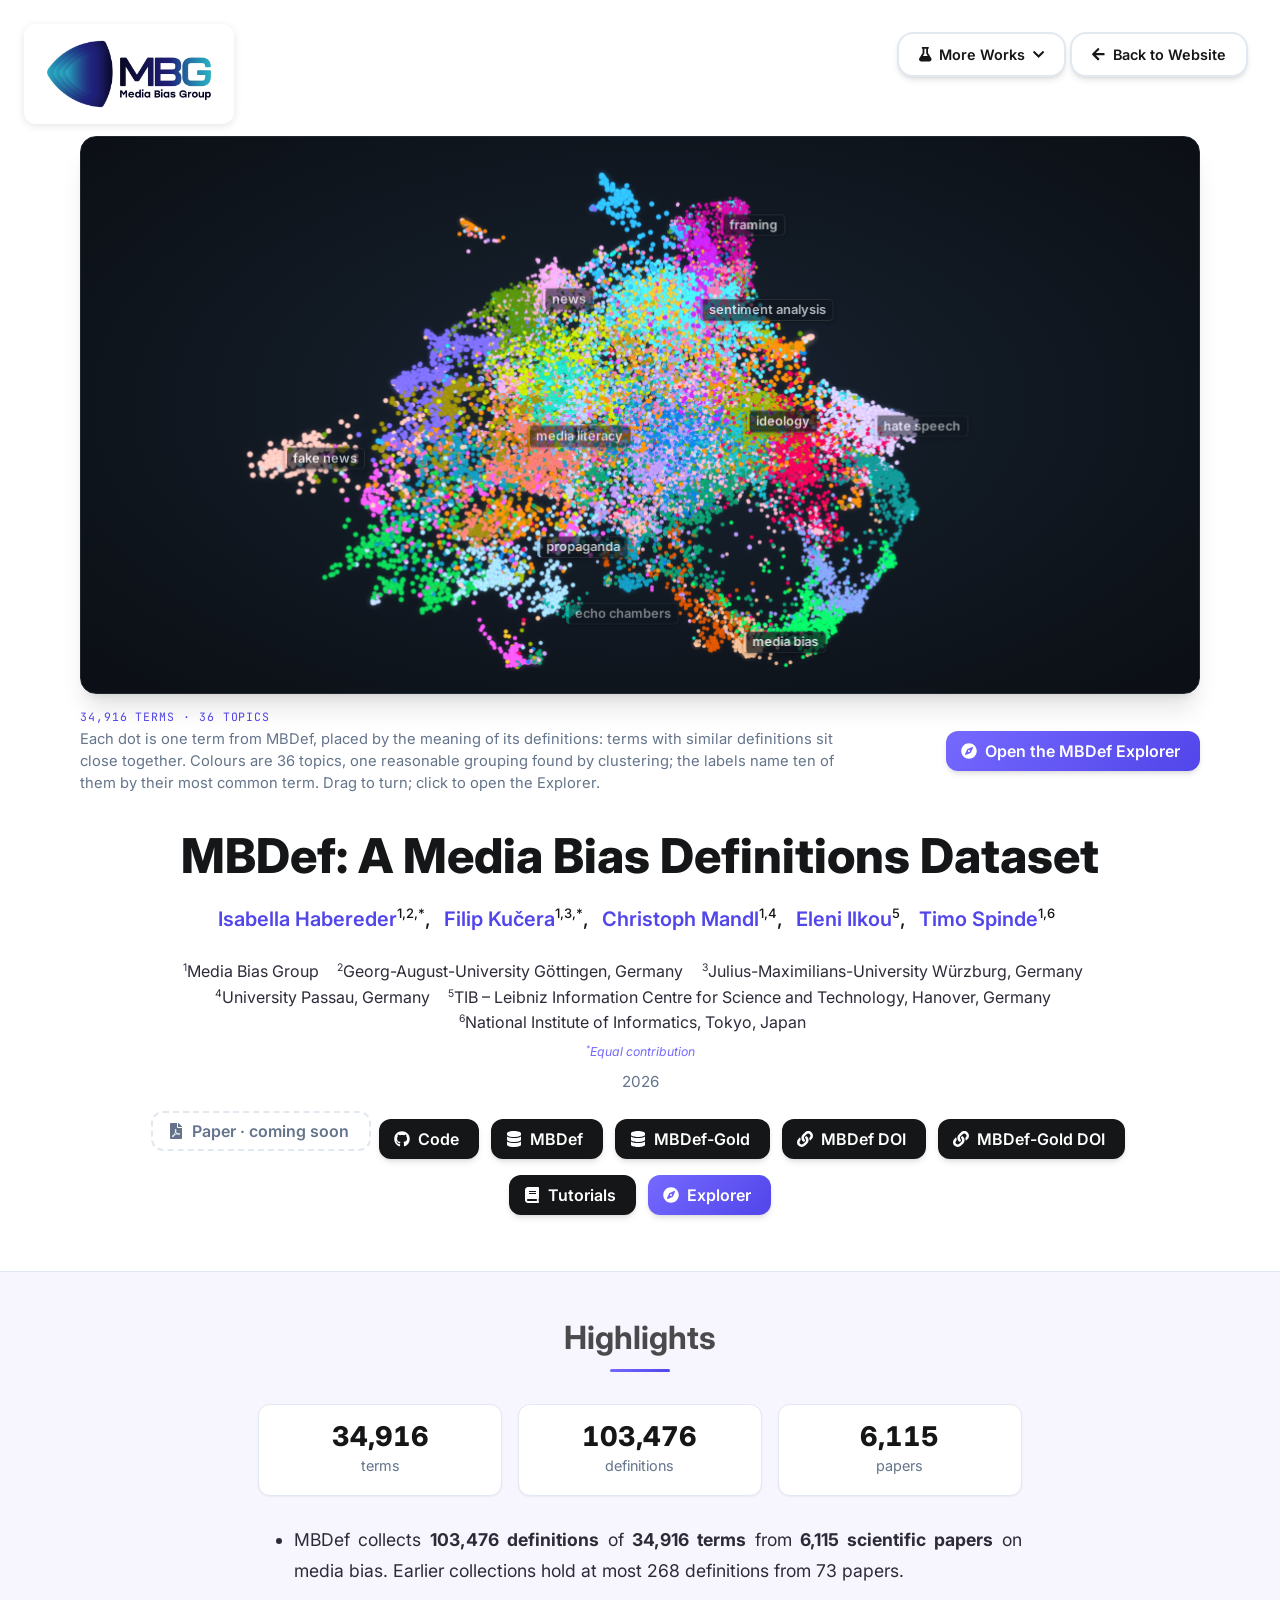
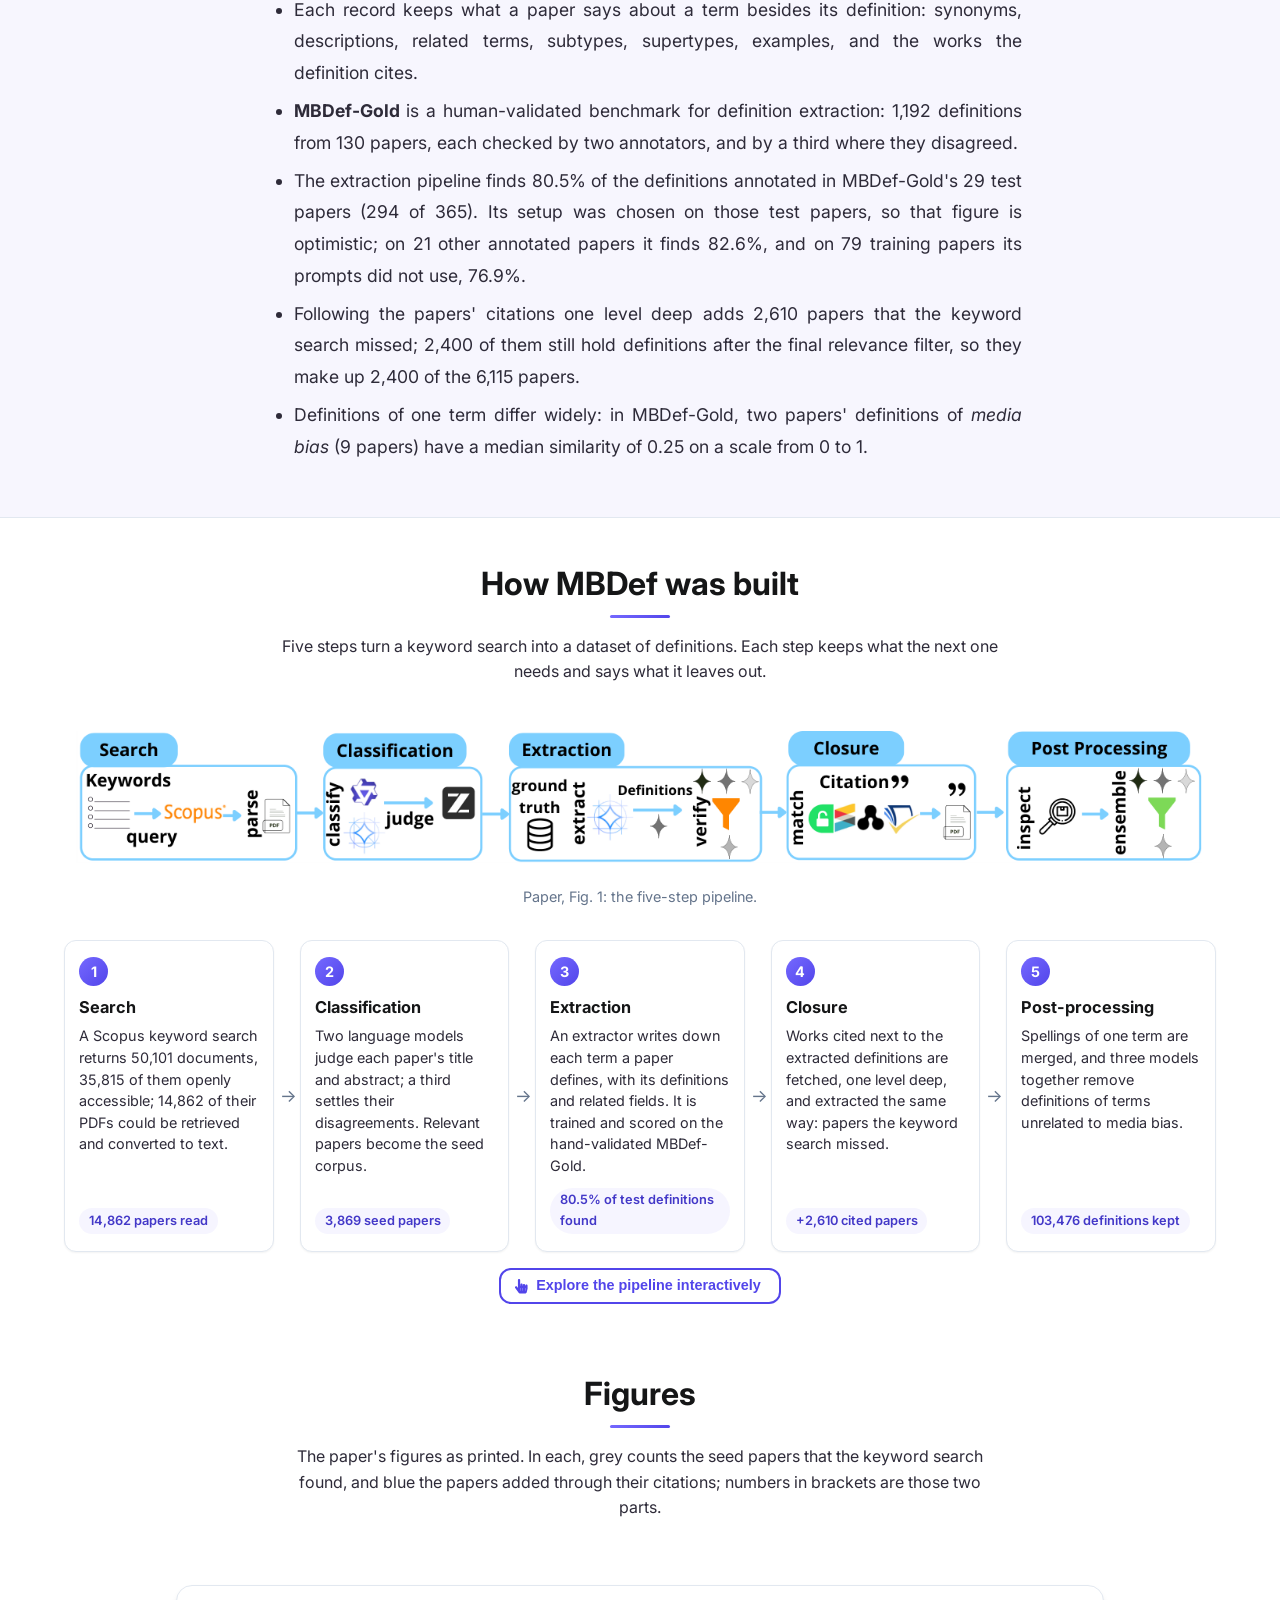
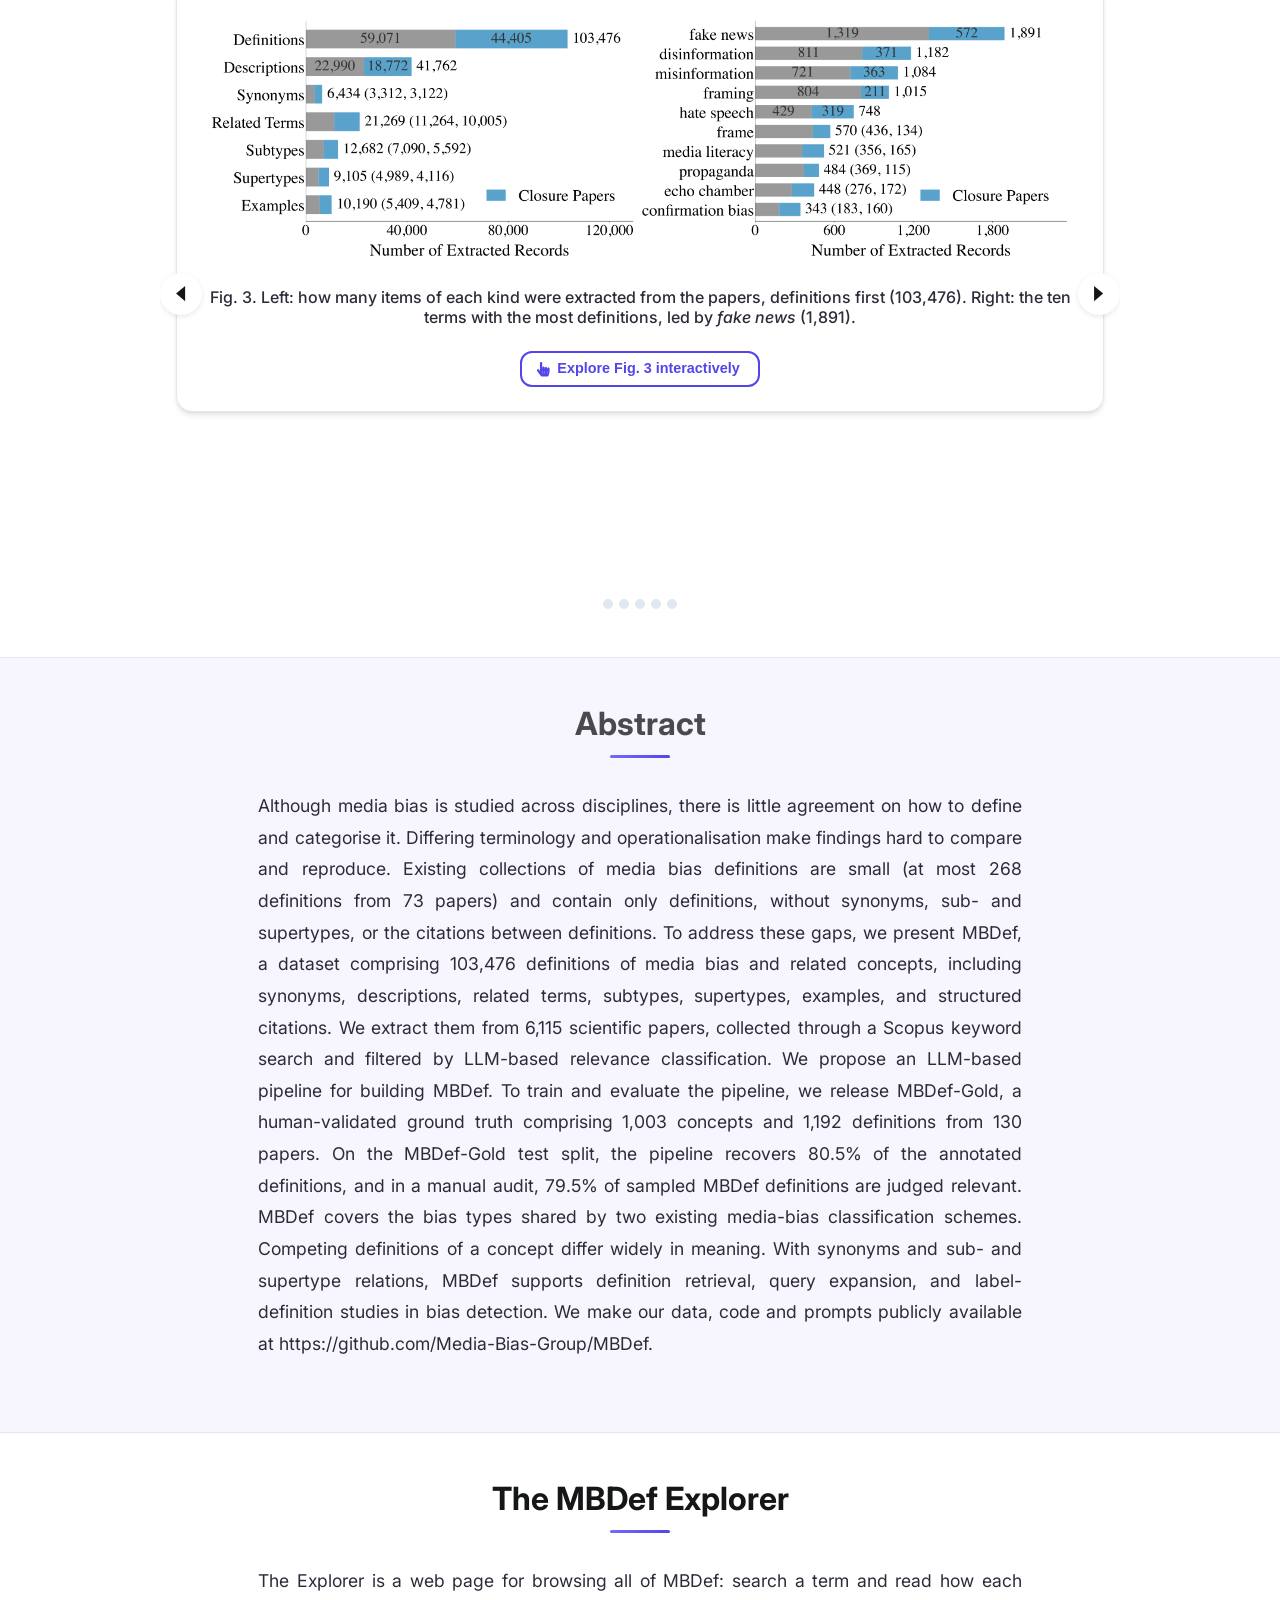
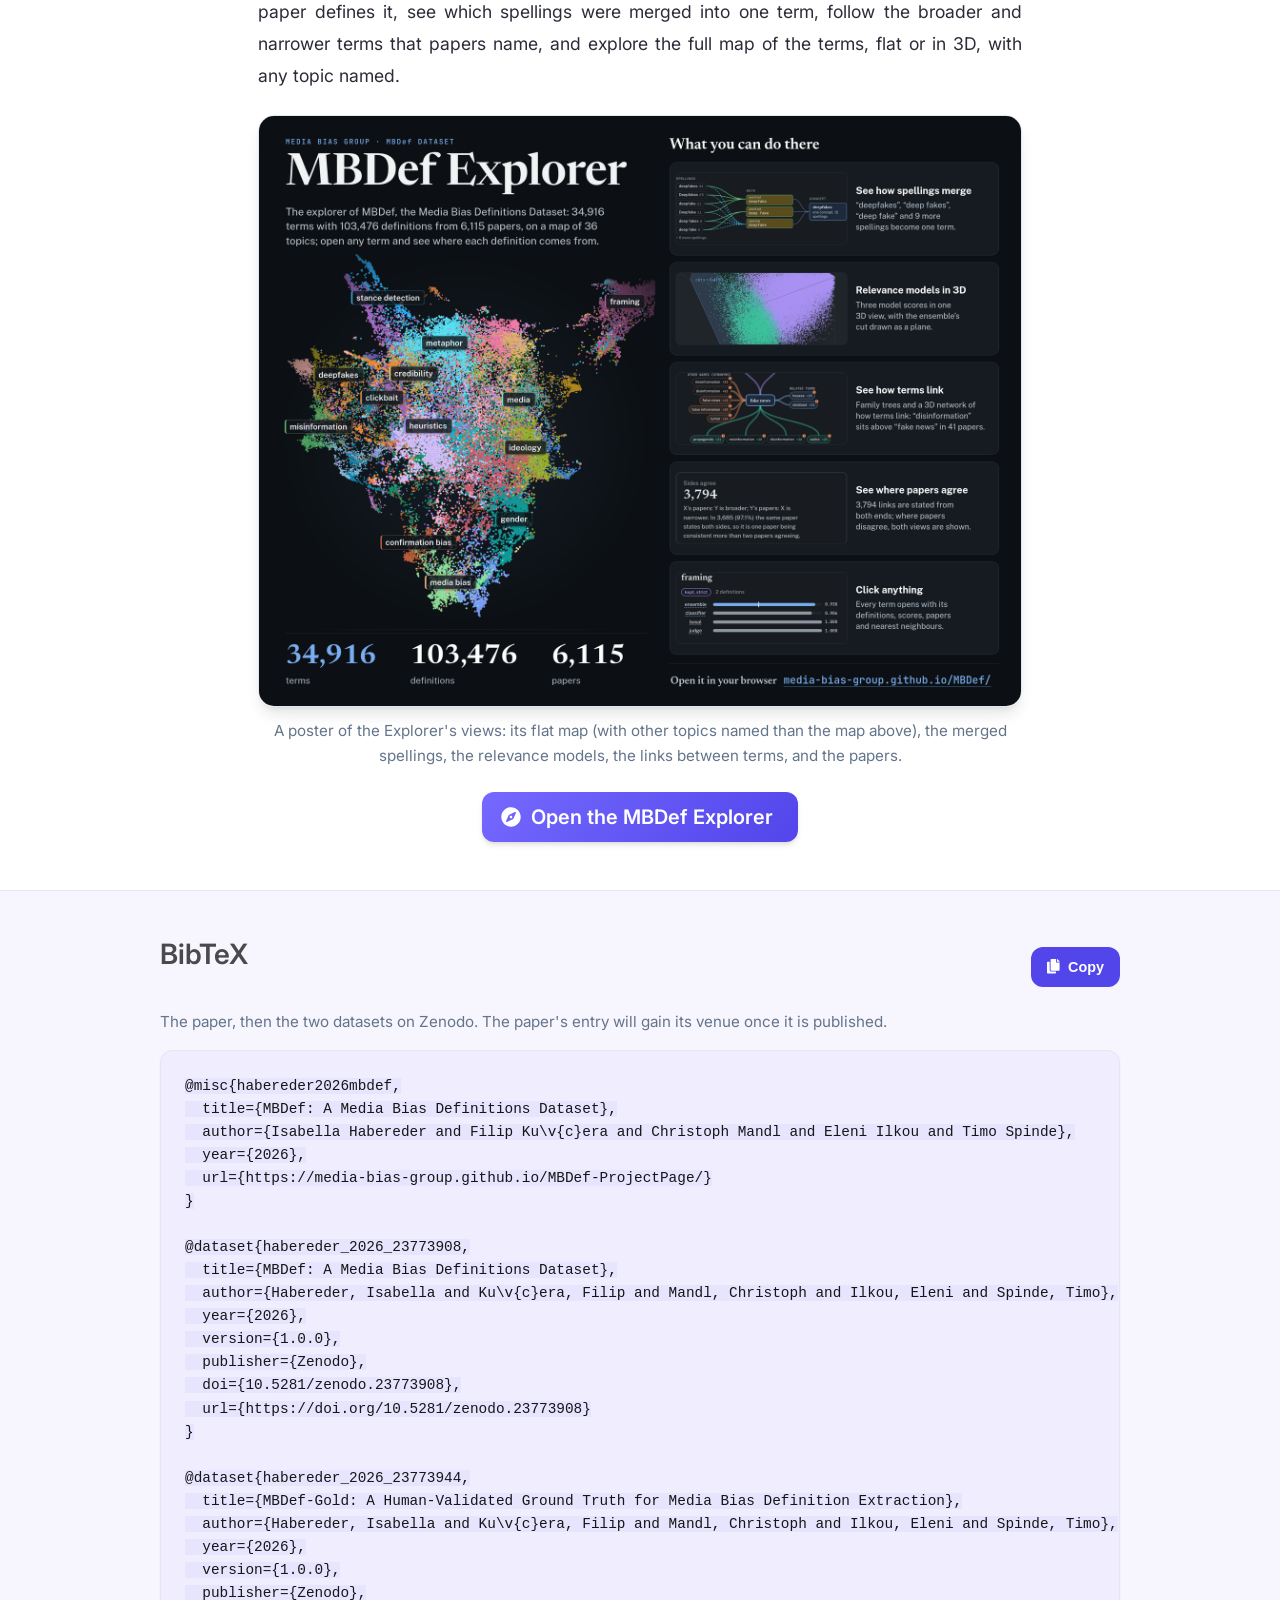
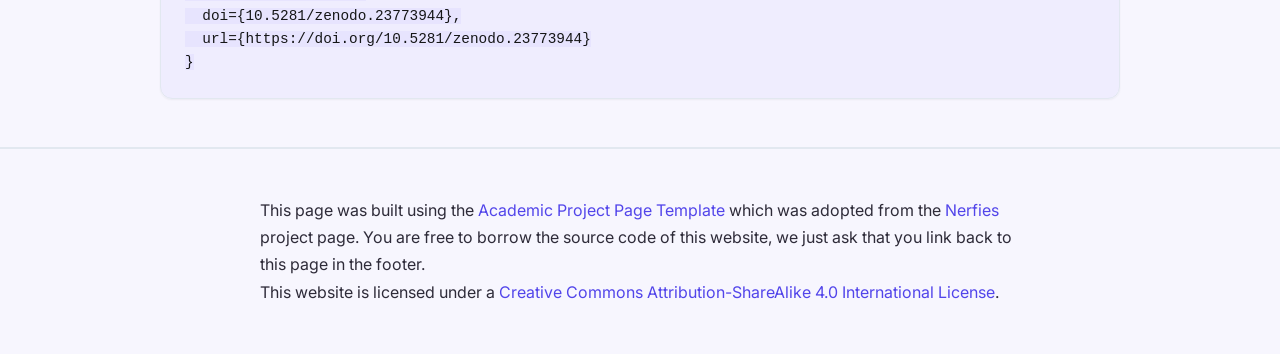
==== index.html @ 7621e000 "The MBDef paper's project page The group's project-page template (as on the Plausibility Machines pa" ====
<!DOCTYPE html>
<html lang="en">
<head>
  <meta charset="utf-8">
  <meta name="viewport" content="width=device-width, initial-scale=1">
  <title>MBDef: A Media Bias Definitions Dataset</title>

  <!-- Google tag (gtag.js), as on the group's other project pages -->
  <meta name="ga-project-slug" content="MBDef-ProjectPage">
  <script async src="https://www.googletagmanager.com/gtag/js?id=G-9FQN107WVK"></script>
  <script>
    window.dataLayer = window.dataLayer || [];
    function gtag(){dataLayer.push(arguments);}
    gtag('js', new Date());
    const host = window.location.hostname;
    const pathParts = window.location.pathname.split('/').filter(Boolean);
    const projectSlug = document.querySelector('meta[name="ga-project-slug"]')?.content || pathParts[0] || host;
    gtag('config', 'G-9FQN107WVK', {page_location: window.location.href, page_title: document.title, project_slug: projectSlug});
  </script>

  <!-- Edit project metadata here. The small script below fills repeated fields (the group template's PROJECT object). -->
  <script>
    const PROJECT = {
      title: "MBDef: A Media Bias Definitions Dataset",
      siteName: "Media Bias Group",
      siteUrl: "https://media-bias-group.github.io/MBDef-ProjectPage/",
      explorerUrl: "https://media-bias-group.github.io/MBDef/#overview",
      // TODO when the paper is out: status, venue, pdfUrl and the paper's BibTeX entry
      status: "",
      venue: "",
      year: "2026",
      datePublished: "2026-10-29",
      previewImage: "static/images/social_preview.png",
      pdfUrl: "",
      bibtex: `@misc{habereder2026mbdef,
  title={MBDef: A Media Bias Definitions Dataset},
  author={Isabella Habereder and Filip Ku\\v{c}era and Christoph Mandl and Eleni Ilkou and Timo Spinde},
  year={2026},
  url={https://media-bias-group.github.io/MBDef-ProjectPage/}
}

@dataset{habereder_2026_23773908,
  title={MBDef: A Media Bias Definitions Dataset},
  author={Habereder, Isabella and Ku\\v{c}era, Filip and Mandl, Christoph and Ilkou, Eleni and Spinde, Timo},
  year={2026},
  version={1.0.0},
  publisher={Zenodo},
  doi={10.5281/zenodo.23773908},
  url={https://doi.org/10.5281/zenodo.23773908}
}

@dataset{habereder_2026_23773944,
  title={MBDef-Gold: A Human-Validated Ground Truth for Media Bias Definition Extraction},
  author={Habereder, Isabella and Ku\\v{c}era, Filip and Mandl, Christoph and Ilkou, Eleni and Spinde, Timo},
  year={2026},
  version={1.0.0},
  publisher={Zenodo},
  doi={10.5281/zenodo.23773944},
  url={https://doi.org/10.5281/zenodo.23773944}
}`,
      themeColor: "#5245ea",
      keywords: ["media bias", "dataset", "definition extraction", "scientific information extraction", "large language models", "taxonomy"],
      tags: ["Media bias", "Dataset", "Definitions"],
      description: "MBDef holds 103,476 definitions of 34,916 media-bias terms from 6,115 scientific papers, with synonyms, sub- and supertypes, examples and structured citations, plus MBDef-Gold, a human-validated benchmark for definition extraction.",
      // the paper's abstract, as printed
      abstract: [
        "Although media bias is studied across disciplines, there is little agreement on how to define and categorise it.",
        "Differing terminology and operationalisation make findings hard to compare and reproduce.",
        "Existing collections of media bias definitions are small (at most 268 definitions from 73 papers) and contain only definitions, without synonyms, sub- and supertypes, or the citations between definitions.",
        "To address these gaps, we present MBDef, a dataset comprising 103,476 definitions of media bias and related concepts, including synonyms, descriptions, related terms, subtypes, supertypes, examples, and structured citations.",
        "We extract them from 6,115 scientific papers, collected through a Scopus keyword search and filtered by LLM-based relevance classification.",
        "We propose an LLM-based pipeline for building MBDef.",
        "To train and evaluate the pipeline, we release MBDef-Gold, a human-validated ground truth comprising 1,003 concepts and 1,192 definitions from 130 papers.",
        "On the MBDef-Gold test split, the pipeline recovers 80.5% of the annotated definitions, and in a manual audit, 79.5% of sampled MBDef definitions are judged relevant.",
        "MBDef covers the bias types shared by two existing media-bias classification schemes.",
        "Competing definitions of a concept differ widely in meaning.",
        "With synonyms and sub- and supertype relations, MBDef supports definition retrieval, query expansion, and label-definition studies in bias detection.",
        "We make our data, code and prompts publicly available at https://github.com/Media-Bias-Group/MBDef."
      ],
      highlights: [
        "MBDef collects <b>103,476 definitions</b> of <b>34,916 terms</b> from <b>6,115 scientific papers</b> on media bias. Earlier collections hold at most 268 definitions from 73 papers.",
        "Each record keeps what a paper says about a term besides its definition: synonyms, descriptions, related terms, subtypes, supertypes, examples, and the works the definition cites.",
        "<b>MBDef-Gold</b> is a human-validated benchmark for definition extraction: 1,192 definitions from 130 papers, each checked by two annotators, and by a third where they disagreed.",
        "The extraction pipeline finds 80.5% of the definitions annotated in MBDef-Gold's 29 test papers (294 of 365). Its setup was chosen on those test papers, so that figure is optimistic; on 21 other annotated papers it finds 82.6%, and on 79 training papers its prompts did not use, 76.9%.",
        "Following the papers' citations one level deep adds 2,610 papers that the keyword search missed; 2,400 of them still hold definitions after the final relevance filter, so they make up 2,400 of the 6,115 papers.",
        "Definitions of one term differ widely: in MBDef-Gold, two papers' definitions of <i>media bias</i> (9 papers) have a median similarity of 0.25 on a scale from 0 to 1."
      ],
      affiliations: [
        "Media Bias Group",
        "Georg-August-University Göttingen, Germany",
        "Julius-Maximilians-University Würzburg, Germany",
        "University Passau, Germany",
        "TIB – Leibniz Information Centre for Science and Technology, Hanover, Germany",
        "National Institute of Informatics, Tokyo, Japan"
      ],
      authors: [
        {name: "Isabella Habereder", url: "https://media-bias-research.org/team/isabella-habereder/", affiliation: [1, 2], equalContribution: true},
        {name: "Filip Kučera", url: "https://shinobiultra.github.io/", affiliation: [1, 3], equalContribution: true},
        {name: "Christoph Mandl", url: "https://media-bias-research.org/team/christoph-mandl/", affiliation: [1, 4]},
        {name: "Eleni Ilkou", url: "https://orcid.org/0000-0002-4847-6177", affiliation: [5]},
        {name: "Timo Spinde", url: "https://timospinde.com/", affiliation: [1, 6]}
      ]
    };

    const projectText = (value) => Array.isArray(value) ? value.join(" ") : value;
    const projectAuthors = () => PROJECT.authors.map(author => author.name).join(", ");
    const projectUrl = (path) => path.startsWith("http") ? path : new URL(path, PROJECT.siteUrl).href;
    const projectEscape = (value) => String(value).replace(/[&<>"']/g, character => ({
      "&": "&amp;", "<": "&lt;", ">": "&gt;", '"': "&quot;", "'": "&#39;"
    }[character]));
    const projectBibTeX = () => PROJECT.bibtex;
    const projectMeta = (type, name, content) => `<meta ${type}="${projectEscape(name)}" content="${projectEscape(content)}">`;

    function writeProjectHead() {
      const description = projectText(PROJECT.description);
      const image = projectUrl(PROJECT.previewImage);
      const imageAlt = `${PROJECT.title} - Research Preview`;
      const articleData = {
        "@context": "https://schema.org", "@type": "ScholarlyArticle",
        "headline": PROJECT.title, "description": description,
        "author": PROJECT.authors.map(author => ({"@type": "Person", "name": author.name})),
        "datePublished": PROJECT.datePublished,
        "url": PROJECT.siteUrl, "image": image, "keywords": PROJECT.keywords,
        "abstract": projectText(PROJECT.abstract), "isAccessibleForFree": true,
        "license": "https://creativecommons.org/licenses/by/4.0/",
        "sameAs": ["https://doi.org/10.5281/zenodo.23773908", "https://doi.org/10.5281/zenodo.23773944",
                   "https://huggingface.co/datasets/mediabiasgroup/MBDef", "https://github.com/Media-Bias-Group/MBDef"],
        "mainEntity": {"@type": "WebPage", "@id": PROJECT.siteUrl}
      };
      const tags = [
        projectMeta("name", "title", PROJECT.title),
        projectMeta("name", "description", description),
        projectMeta("name", "keywords", PROJECT.keywords.join(", ")),
        projectMeta("name", "author", projectAuthors()),
        projectMeta("name", "robots", "index, follow"),
        projectMeta("property", "og:type", "article"),
        projectMeta("property", "og:site_name", PROJECT.siteName),
        projectMeta("property", "og:title", PROJECT.title),
        projectMeta("property", "og:description", description),
        projectMeta("property", "og:url", PROJECT.siteUrl),
        projectMeta("property", "og:image", image),
        projectMeta("property", "og:image:width", "1200"),
        projectMeta("property", "og:image:height", "630"),
        projectMeta("property", "og:image:alt", imageAlt),
        ...PROJECT.tags.map(tag => projectMeta("property", "article:tag", tag)),
        projectMeta("name", "twitter:card", "summary_large_image"),
        projectMeta("name", "twitter:title", PROJECT.title),
        projectMeta("name", "twitter:description", description),
        projectMeta("name", "twitter:image", image),
        projectMeta("name", "twitter:image:alt", imageAlt),
        projectMeta("name", "citation_title", PROJECT.title),
        ...PROJECT.authors.map(author => projectMeta("name", "citation_author", author.name)),
        projectMeta("name", "citation_publication_date", PROJECT.year),
        projectMeta("name", "theme-color", PROJECT.themeColor),
        `<script type="application/ld+json">${JSON.stringify(articleData)}</scr` + `ipt>`
      ];
      document.write(tags.join("\n"));
    }

    function renderProjectMetadata() {
      document.querySelectorAll("[data-project-title]").forEach(element => { element.textContent = PROJECT.title; });
      document.querySelectorAll("[data-project-status]").forEach(element => {
        element.textContent = [PROJECT.status, PROJECT.year].filter(Boolean).join(" · ");
      });
      document.querySelectorAll("[data-project-abstract]").forEach(element => { element.textContent = projectText(PROJECT.abstract); });
      document.querySelectorAll("[data-project-bibtex]").forEach(element => { element.textContent = projectBibTeX(); });
      document.querySelectorAll("[data-explorer-link]").forEach(element => {
        element.href = PROJECT.explorerUrl; element.target = "_blank"; element.rel = "noopener noreferrer";
      });

      const authors = document.querySelector("[data-project-authors]");
      if (authors) {
        authors.innerHTML = PROJECT.authors.map((author, index) => {
          const comma = index < PROJECT.authors.length - 1 ? "," : "";
          const sup = [...(author.affiliation || []), ...(author.equalContribution ? ["*"] : [])].join(",");
          const name = projectEscape(author.name);
          const linkedName = author.url ? `<a href="${projectEscape(author.url)}" target="_blank" rel="noopener noreferrer">${name}</a>` : name;
          return `<span class="author-block">${linkedName}<sup>${sup}</sup>${comma}</span>`;
        }).join("\n");
      }
      const affiliations = document.querySelector("[data-project-affiliations]");
      if (affiliations) {
        affiliations.innerHTML = PROJECT.affiliations.map((a, i) => `<span class="author-block"><sup>${i + 1}</sup>${projectEscape(a)}</span>`).join("\n")
          + (PROJECT.authors.some(a => a.equalContribution) ? `<span class="eql-cntrb"><small><sup>*</sup>Equal contribution</small></span>` : "");
      }
      const highlights = document.querySelector("[data-project-highlights]");
      // the highlights are this file's own text, with <b> and <i> for emphasis
      if (highlights) highlights.innerHTML = PROJECT.highlights.map(item => `<li>${item}</li>`).join("\n");
    }

    writeProjectHead();
    document.addEventListener("DOMContentLoaded", renderProjectMetadata);
  </script>

  <link rel="preconnect" href="https://fonts.googleapis.com">
  <link rel="preconnect" href="https://fonts.gstatic.com" crossorigin>

  <link rel="icon" type="image/x-icon" href="static/images/favicon.ico">
  <link rel="apple-touch-icon" href="static/images/favicon.ico">

  <link rel="stylesheet" href="static/css/bulma.min.css">
  <link rel="stylesheet" href="static/css/index.css">
  <link rel="stylesheet" href="static/css/bulma-carousel.min.css">
  <link rel="stylesheet" href="static/css/mbdef.css">
  <link rel="stylesheet" href="static/css/figs.css">
  <link rel="stylesheet" href="static/css/figs/pipeline.css">
  <link rel="stylesheet" href="static/css/figs/disciplines.css">
  <link rel="stylesheet" href="static/css/figs/content.css">
  <link rel="stylesheet" href="static/css/figs/coverage.css">
  <link rel="stylesheet" href="static/css/figs/divergence.css">
  <link rel="stylesheet" href="static/css/figs/network.css">

  <!-- Inter as in the template; Newsreader and JetBrains Mono as in the MBDef Explorer -->
  <link href="https://fonts.googleapis.com/css2?family=Inter:wght@400;500;600;700;800&family=Newsreader:opsz,wght@6..72,500;6..72,600&family=JetBrains+Mono:wght@400;500&display=swap" rel="stylesheet">

  <script defer src="static/js/fontawesome.all.min.js"></script>
  <script defer src="static/js/bulma-carousel.min.js"></script>
  <script defer src="static/js/index.js"></script>
  <script defer src="static/js/map3d.js"></script>
  <script defer src="static/js/figkit.js"></script>
  <!-- one script per interactive figure; each registers itself with FIG.register -->
  <script defer src="static/js/figs/pipeline.js"></script>
  <script defer src="static/js/figs/disciplines.js"></script>
  <script defer src="static/js/figs/content.js"></script>
  <script defer src="static/js/figs/coverage.js"></script>
  <script defer src="static/js/figs/divergence.js"></script>
  <script defer src="static/js/figs/network.js"></script>
</head>
<body>
  <!-- Top-left logo button -->
  <a href="https://media-bias-research.org/research/" class="mbg-logo-btn" title="Back to Media Bias Research">
    <img src="static/images/MediaBiasGroup_Logo_typobold-scaled-scaled.webp" alt="Media Bias Group Logo" class="mbg-logo-img">
  </a>

  <!-- Scroll to Top Button -->
  <button class="scroll-to-top" onclick="scrollToTop()" title="Scroll to top" aria-label="Scroll to top">
    <i class="fas fa-chevron-up"></i>
  </button>

  <!-- More Works Dropdown -->
  <div class="more-works-container">
    <button class="more-works-btn" onclick="toggleMoreWorks()" title="View More Works from Our Lab">
      <i class="fas fa-flask"></i>
      More Works
      <i class="fas fa-chevron-down dropdown-arrow"></i>
    </button>
    <div class="more-works-dropdown" id="moreWorksDropdown">
      <div class="dropdown-header">
        <h4>More Related Work from Our Lab</h4>
        <button class="close-btn" onclick="toggleMoreWorks()" aria-label="Close"><i class="fas fa-times"></i></button>
      </div>
      <div class="works-list">
        <a href="https://media-bias-group.github.io/SciDef-ProjectPage/" class="work-item" target="_blank" rel="noopener noreferrer">
          <div class="work-info">
            <h5>SciDef: Datasets and Tools for Automated Definition Extraction from Scientific Literature with LLMs</h5>
            <p>The extraction method and the DefExtra ground truth that MBDef and MBDef-Gold build on.</p>
            <span class="work-venue">KEIR @ CIKM 2026</span>
          </div>
          <i class="fas fa-external-link-alt"></i>
        </a>
        <a href="https://media-bias-group.github.io/LLMExplanations_ProjectPage/" class="work-item" target="_blank" rel="noopener noreferrer">
          <div class="work-info">
            <h5>Plausibility Machines: How LLM-Generated Explanations Shape Media Bias Perception</h5>
            <p>A randomized trial of how explanations written by LLMs and by experts change readers' perception of bias.</p>
            <span class="work-venue">Under review, 2026</span>
          </div>
          <i class="fas fa-external-link-alt"></i>
        </a>
        <a href="https://media-bias-research.org/media-bias-101-a-very-short-introduction-to-the-taxonomy/" class="work-item" target="_blank" rel="noopener noreferrer">
          <div class="work-info">
            <h5>Media Bias 101: A Very Short Introduction to the Taxonomy</h5>
            <p>The Media Bias Taxonomy names the subtypes of media bias and standardises the terms used to describe them.</p>
            <span class="work-venue">Research Project Summary</span>
          </div>
          <i class="fas fa-external-link-alt"></i>
        </a>
      </div>
    </div>
    <button class="more-works-btn" onclick="window.location.href='https://media-bias-research.org/research/'" title="Back to the Media Bias Group website">
      <i class="fas fa-arrow-left"></i>
      <span>Back to Website</span>
    </button>
  </div>

  <main id="main-content">
    <!-- The hero: the rotating 3D map of the dataset (static/js/map3d.js, data from scripts/build_points.py),
         then the title, authors and links. A click on the map opens the MBDef Explorer. -->
    <section class="mbdef-hero" id="top">
      <div class="hero-inner">
        <div class="map-stage">
          <a class="map3d" id="map3d" data-explorer-link href="#" draggable="false" data-ground="dark" data-src="static/data/points"
             aria-label="A slowly turning 3D map with one dot for each of the 34,916 terms in MBDef, placed by the meaning of their definitions and coloured by topic. Opens the MBDef Explorer.">
            <canvas></canvas>
            <span class="map3d-labels" aria-hidden="true"></span>
            <span class="map3d-note" hidden></span>
            <span class="map3d-open" aria-hidden="true">Open the MBDef Explorer <i class="fas fa-arrow-right"></i></span>
          </a>
          <div class="map-cap">
            <p class="map-legend">
              <span class="map-eyebrow">34,916 terms · 36 topics</span>
              <span class="map-explain">Each dot is one term from MBDef, placed by the meaning of its definitions: terms with similar definitions sit close together. Colours are 36 topics, one reasonable grouping found by clustering; the labels name ten of them by their most common term. <span class="map-drag">Drag to turn; click to open the Explorer.</span></span>
            </p>
            <a class="button is-rounded explorer-btn" data-explorer-link href="#">
              <span class="icon"><i class="fas fa-compass"></i></span>
              <span>Open the MBDef Explorer</span>
            </a>
          </div>
        </div>

        <div class="title-block">
          <h1 class="title is-1 publication-title" data-project-title>MBDef: A Media Bias Definitions Dataset</h1>
          <div class="is-size-5 publication-authors" data-project-authors></div>
          <div class="is-size-6 publication-authors affiliations" data-project-affiliations></div>
          <div class="publication-status" data-project-status></div>
          <div class="publication-links">
            <span class="link-block">
              <span class="button is-normal is-rounded is-soon" title="The paper will be linked here once it is public">
                <span class="icon"><i class="fas fa-file-pdf"></i></span>
                <span>Paper · coming soon</span>
              </span>
            </span>
            <span class="link-block">
              <a href="https://github.com/Media-Bias-Group/MBDef" target="_blank" rel="noopener noreferrer" class="external-link button is-normal is-rounded is-dark">
                <span class="icon"><i class="fab fa-github"></i></span>
                <span>Code</span>
              </a>
            </span>
            <span class="link-block">
              <a href="https://huggingface.co/datasets/mediabiasgroup/MBDef" target="_blank" rel="noopener noreferrer" class="external-link button is-normal is-rounded is-dark">
                <span class="icon"><i class="fas fa-database"></i></span>
                <span>MBDef</span>
              </a>
            </span>
            <span class="link-block">
              <a href="https://huggingface.co/datasets/mediabiasgroup/MBDef-Gold" target="_blank" rel="noopener noreferrer" class="external-link button is-normal is-rounded is-dark">
                <span class="icon"><i class="fas fa-database"></i></span>
                <span>MBDef-Gold</span>
              </a>
            </span>
            <span class="link-block">
              <a href="https://doi.org/10.5281/zenodo.23773908" target="_blank" rel="noopener noreferrer" class="external-link button is-normal is-rounded is-dark">
                <span class="icon"><i class="fas fa-link"></i></span>
                <span>MBDef DOI</span>
              </a>
            </span>
            <span class="link-block">
              <a href="https://doi.org/10.5281/zenodo.23773944" target="_blank" rel="noopener noreferrer" class="external-link button is-normal is-rounded is-dark">
                <span class="icon"><i class="fas fa-link"></i></span>
                <span>MBDef-Gold DOI</span>
              </a>
            </span>
            <span class="link-block">
              <a href="https://github.com/Media-Bias-Group/MBDef/tree/main/tutorials" target="_blank" rel="noopener noreferrer" class="external-link button is-normal is-rounded is-dark">
                <span class="icon"><i class="fas fa-book"></i></span>
                <span>Tutorials</span>
              </a>
            </span>
            <span class="link-block">
              <a data-explorer-link href="#" class="external-link button is-normal is-rounded explorer-btn">
                <span class="icon"><i class="fas fa-compass"></i></span>
                <span>Explorer</span>
              </a>
            </span>
          </div>
        </div>
      </div>
    </section>

    <!-- Highlights -->
    <section class="section hero is-light" id="highlights">
      <div class="container is-max-desktop">
        <div class="columns is-centered has-text-centered">
          <div class="column is-four-fifths">
            <h2 class="title is-3">Highlights</h2>
            <div class="stat-row body-stats" aria-label="MBDef in numbers">
              <div class="stat"><b>34,916</b><span>terms</span></div>
              <div class="stat"><b>103,476</b><span>definitions</span></div>
              <div class="stat"><b>6,115</b><span>papers</span></div>
            </div>
            <div class="content has-text-justified">
              <ul class="highlights" data-project-highlights></ul>
            </div>
          </div>
        </div>
      </div>
    </section>

    <!-- How MBDef was built: the paper's Fig. 1 with the five steps, or its interactive version -->
    <section class="section" id="pipeline">
      <div class="container is-max-widescreen">
        <h2 class="title is-3 has-text-centered">How MBDef was built</h2>
        <p class="section-lead">Five steps turn a keyword search into a dataset of definitions. Each step keeps what the next one needs and says what it leaves out.</p>
        <figure class="paper-figure wide">
            <img src="static/images/paper/fig1.png" width="1476" height="205" loading="lazy"
                 alt="The paper's Figure 1: the five-step pipeline: search, classification, extraction, closure and post-processing.">
            <figcaption>Paper, Fig. 1: the five-step pipeline.</figcaption>
          </figure>
          <ol class="pipeline">
            <li>
              <span class="num">1</span>
              <h3>Search</h3>
              <p>A Scopus keyword search returns 50,101 documents, 35,815 of them openly accessible; 14,862 of their PDFs could be retrieved and converted to text.</p>
              <span class="chip">14,862 papers read</span>
            </li>
            <li>
              <span class="num">2</span>
              <h3>Classification</h3>
              <p>Two language models judge each paper's title and abstract; a third settles their disagreements. Relevant papers become the seed corpus.</p>
              <span class="chip">3,869 seed papers</span>
            </li>
            <li>
              <span class="num">3</span>
              <h3>Extraction</h3>
              <p>An extractor writes down each term a paper defines, with its definitions and related fields. It is trained and scored on the hand-validated MBDef-Gold.</p>
              <span class="chip">80.5% of test definitions found</span>
            </li>
            <li>
              <span class="num">4</span>
              <h3>Closure</h3>
              <p>Works cited next to the extracted definitions are fetched, one level deep, and extracted the same way: papers the keyword search missed.</p>
              <span class="chip">+2,610 cited papers</span>
            </li>
            <li>
              <span class="num">5</span>
              <h3>Post-processing</h3>
              <p>Spellings of one term are merged, and three models together remove definitions of terms unrelated to media bias.</p>
              <span class="chip">103,476 definitions kept</span>
            </li>
          </ol>
        <p class="fig-open-row"><button type="button" class="button is-rounded fig-open" data-open-fig="pipeline" aria-expanded="false" aria-controls="fig-pipeline"><span class="icon"><i class="fas fa-hand-pointer"></i></span><span>Explore the pipeline interactively</span></button></p>
          <div class="fig-live" id="live-pipeline" hidden>
            <div class="fig-live-bar"><span class="fig-live-k">Interactive, drawn from the released data</span><button type="button" class="fig-close" data-close-fig>Close <span aria-hidden="true">&times;</span></button></div>
            <article class="fig-panel" id="fig-pipeline" data-fig="pipeline" data-src="static/data/figs/pipeline.json" hidden></article>
          </div>
      </div>
    </section>

    <!-- The paper's figures as printed: the template's carousel -->
    <section class="hero is-small" id="figures">
      <div class="hero-body">
        <div class="container is-max-desktop">
          <h2 class="title is-3 has-text-centered">Figures</h2>
          <p class="section-lead">The paper's figures as printed. In each, grey counts the seed papers that the keyword search found, and blue the papers added through their citations; numbers in brackets are those two parts.</p>
          <div class="carousel results-carousel">
            <div class="item">
              <img src="static/images/paper/fig2.png" width="1476" height="755" loading="lazy" alt="The paper's Figure 2: research disciplines of the 6,115 papers.">
              <h2 class="subtitle has-text-centered">Fig. 2. The research disciplines of the 6,115 papers, from OpenAlex, one field per paper. Most come from the social sciences (58.6%), where media bias is mainly studied; grey are seed papers, blue are papers added through their citations.</h2>
              <p class="fig-open-row"><button type="button" class="button is-rounded fig-open" data-open-fig="disciplines" aria-expanded="false" aria-controls="fig-disciplines"><span class="icon"><i class="fas fa-hand-pointer"></i></span><span>Explore Fig. 2 interactively</span></button></p>
            </div>
            <div class="item">
              <img src="static/images/paper/fig3.png" width="1476" height="439" loading="lazy" alt="The paper's Figure 3: counts of extracted records by field, and the ten terms with the most definitions.">
              <h2 class="subtitle has-text-centered">Fig. 3. Left: how many items of each kind were extracted from the papers, definitions first (103,476). Right: the ten terms with the most definitions, led by <i>fake news</i> (1,891).</h2>
              <p class="fig-open-row"><button type="button" class="button is-rounded fig-open" data-open-fig="content" aria-expanded="false" aria-controls="fig-content"><span class="icon"><i class="fas fa-hand-pointer"></i></span><span>Explore Fig. 3 interactively</span></button></p>
            </div>
            <div class="item">
              <img src="static/images/paper/fig4.png" width="1476" height="538" loading="lazy" alt="The paper's Figure 4: how many MBDef papers define each of the eleven bias types that two published schemes share.">
              <h2 class="subtitle has-text-centered">Fig. 4. All eleven bias types that two published classification schemes share are defined in MBDef. Reporting-level types such as gatekeeping (37 papers) are well covered; language-level types are rarely defined under these names.</h2>
              <p class="fig-open-row"><button type="button" class="button is-rounded fig-open" data-open-fig="coverage" aria-expanded="false" aria-controls="fig-coverage"><span class="icon"><i class="fas fa-hand-pointer"></i></span><span>Explore Fig. 4 interactively</span></button></p>
            </div>
            <div class="item">
              <img src="static/images/paper/fig5.png" width="972" height="384" loading="lazy" alt="The paper's Figure 5: similarity of definitions of the same term across papers, for ten terms.">
              <h2 class="subtitle has-text-centered">Fig. 5. How similar two papers' definitions of the same term are (DefScore, 0 to 1), in MBDef-Gold. Most pairs score low: the median for <i>media bias</i> is 0.25.</h2>
              <p class="fig-open-row"><button type="button" class="button is-rounded fig-open" data-open-fig="divergence" aria-expanded="false" aria-controls="fig-divergence"><span class="icon"><i class="fas fa-hand-pointer"></i></span><span>Explore Fig. 5 interactively</span></button></p>
            </div>
            <div class="item">
              <img src="static/images/paper/fig6.png" width="1476" height="480" loading="lazy" alt="The paper's Figure 6: a network of narrower and broader terms around media bias, misinformation and propaganda.">
              <h2 class="subtitle has-text-centered">Fig. 6. Narrower-to-broader links that papers report between terms around <i>media bias</i>, <i>fake news</i> and <i>propaganda</i>; numbers count the papers behind each link.</h2>
              <p class="fig-open-row"><button type="button" class="button is-rounded fig-open" data-open-fig="network" aria-expanded="false" aria-controls="fig-network"><span class="icon"><i class="fas fa-hand-pointer"></i></span><span>Explore Fig. 6 interactively</span></button></p>
            </div>
          </div>
        </div>
        <div class="container is-max-widescreen">
          <div class="fig-live" id="live-figures" hidden>
            <div class="fig-live-bar"><span class="fig-live-k">Interactive, drawn from the released data</span><button type="button" class="fig-close" data-close-fig>Close <span aria-hidden="true">&times;</span></button></div>
            <article class="fig-panel" id="fig-disciplines" data-fig="disciplines" data-src="static/data/figs/disciplines.json" hidden></article>
            <article class="fig-panel" id="fig-content" data-fig="content" data-src="static/data/figs/content.json" hidden></article>
            <article class="fig-panel" id="fig-coverage" data-fig="coverage" data-src="static/data/figs/coverage.json" hidden></article>
            <article class="fig-panel" id="fig-divergence" data-fig="divergence" data-src="static/data/figs/divergence.json" hidden></article>
            <article class="fig-panel" id="fig-network" data-fig="network" data-src="static/data/figs/network.json" hidden></article>
          </div>
        </div>
      </div>
    </section>

    <!-- Paper abstract -->
    <section class="section hero is-light" id="abstract">
      <div class="container is-max-desktop">
        <div class="columns is-centered has-text-centered">
          <div class="column is-four-fifths">
            <h2 class="title is-3">Abstract</h2>
            <div class="content has-text-justified">
              <p data-project-abstract></p>
            </div>
          </div>
        </div>
      </div>
    </section>

    <!-- The MBDef Explorer -->
    <section class="section" id="explorer">
      <div class="container is-max-desktop">
        <div class="columns is-centered has-text-centered">
          <div class="column is-four-fifths">
            <h2 class="title is-3">The MBDef Explorer</h2>
            <div class="content has-text-justified">
              <p>The Explorer is a web page for browsing all of MBDef: search a term and read how each paper defines it,
                see which spellings were merged into one term, follow the broader and narrower terms that papers name,
                and explore the full map of the terms, flat or in 3D, with any topic named.</p>
            </div>
            <figure class="explorer-figure">
              <a data-explorer-link href="#">
                <img src="static/images/mbdef-explorer-poster.png" width="1600" height="1240" loading="lazy"
                     alt="The MBDef Explorer: its 3D map and its main views">
              </a>
              <figcaption>A poster of the Explorer's views: its flat map (with other topics named than the map above), the merged spellings, the relevance models, the links between terms, and the papers.</figcaption>
            </figure>
            <a data-explorer-link href="#" class="button is-medium is-rounded explorer-btn">
              <span class="icon"><i class="fas fa-compass"></i></span>
              <span>Open the MBDef Explorer</span>
            </a>
          </div>
        </div>
      </div>
    </section>

    <!--BibTex citation -->
    <section class="section hero is-light" id="BibTeX">
      <div class="container is-max-desktop content">
        <div class="bibtex-header">
          <h2 class="title">BibTeX</h2>
          <button class="copy-bibtex-btn" onclick="copyBibTeX()" title="Copy BibTeX to clipboard">
            <i class="fas fa-copy"></i>
            <span class="copy-text">Copy</span>
          </button>
        </div>
        <p class="bibtex-note">The paper, then the two datasets on Zenodo. The paper's entry will gain its venue once it is published.</p>
        <pre id="bibtex-code"><code data-project-bibtex></code></pre>
      </div>
    </section>
  </main>

  <footer class="footer">
    <div class="container">
      <div class="columns is-centered">
        <div class="column is-8">
          <div class="content">
            <p>
              This page was built using the <a href="https://github.com/eliahuhorwitz/Academic-project-page-template" target="_blank" rel="noopener noreferrer">Academic Project Page Template</a>
              which was adopted from the <a href="https://nerfies.github.io" target="_blank" rel="noopener noreferrer">Nerfies</a> project page.
              You are free to borrow the source code of this website, we just ask that you link back to this page in the footer. <br>
              This website is licensed under a <a rel="license" href="http://creativecommons.org/licenses/by-sa/4.0/" target="_blank">Creative
              Commons Attribution-ShareAlike 4.0 International License</a>.
            </p>
          </div>
        </div>
      </div>
    </div>
  </footer>
</body>
</html>
---- static/css/index.css ----
/* Modern CSS Variables for consistent theming */
:root {
  --primary-color: rgb(82,69,234);
  --primary-hover: rgb(67,56,200);
  --secondary-color: #64748b;
  --accent-color: rgb(79,61,213);
  --text-primary: #151617;
  --text-secondary: #2e2b39;
  --text-light: rgb(117,105,255);
  --background-primary: #ffffff;
  --background-secondary: #f7f6fe;
  --background-accent: rgba(118, 105, 255, 0.068);
  --border-color: #e2e8f0;
  --shadow-sm: 0 1px 2px 0 rgb(0 0 0 / 0.05);
  --shadow-md: 0 4px 6px -1px rgb(0 0 0 / 0.1), 0 2px 4px -2px rgb(0 0 0 / 0.1);
  --shadow-lg: 0 10px 15px -3px rgb(0 0 0 / 0.1), 0 4px 6px -4px rgb(0 0 0 / 0.1);
  --shadow-xl: 0 20px 25px -5px rgb(0 0 0 / 0.1), 0 8px 10px -6px rgb(0 0 0 / 0.1);
  --gradient-primary: linear-gradient(135deg, rgb(247,141,167) 0%, rgb(155,81,224) 100%);
  --gradient-accent: linear-gradient(135deg, rgb(117,105,255) 0%, rgb(82,69,234) 100%);
  --gradient-subtle: linear-gradient(135deg, rgb(91,161,235) 0%, rgb(0,6,98) 100%);
  --border-radius: 12px;
  --border-radius-lg: 16px;
  --transition: all 0.3s cubic-bezier(0.4, 0, 0.2, 1);
}

/* Top-left logo button styles */
.mbg-logo-btn {
  position: fixed;
  top: 1.5rem;
  left: 1.5rem;
  z-index: 1100;
  display: block;
  width: 210px;
  height: 100px;
  border-radius: 12px;
  background: rgba(255, 255, 255, 1);
  box-shadow: 0 2px 8px rgba(0,0,0,0.10);
  transition: box-shadow 0.2s, background 0.2s, transform 0.2s;
  overflow: hidden;
}
.mbg-logo-btn:hover {
  background: rgba(255, 255, 255, 1);
  box-shadow: 0 4px 16px rgba(0,0,0,0.18);
  transform: scale(1.06);
}
.mbg-logo-img {
  width: 100%;
  height: 100%;
  object-fit: cover;
  display: block;
  padding: 10px
}

/* Smooth scrolling for better UX */
html {
  scroll-behavior: smooth;
  background-color: var(--accent-color);
}

body {
  font-family: 'Inter', 'Segoe UI', -apple-system, BlinkMacSystemFont, sans-serif;
  color: var(--text-primary);
  line-height: 1.6;
  font-size: 16px;
  background-color: var(--background-primary);
  -webkit-font-smoothing: antialiased;
  -moz-osx-font-smoothing: grayscale;
}


/* Modern Button Styles */
.button {
  border-radius: var(--border-radius) !important;
  font-weight: 600 !important;
  transition: var(--transition) !important;
  border: 2px solid transparent !important;
  position: relative;
  overflow: hidden;
}

.button.is-dark {
  background: var(--text-primary) !important;
  border: none !important;
  color: white !important;
  box-shadow: var(--shadow-md);
}

.button.is-dark:hover {
  transform: translateY(-2px);
  box-shadow: var(--shadow-lg);
  background: var(--primary-color) !important;
}

.button.is-dark:active {
  transform: translateY(0);
  box-shadow: var(--shadow-md);
}

.footer .icon-link {
    font-size: 25px;
    color: var(--text-secondary);
    transition: var(--transition);
}

.footer .icon-link:hover {
    color: var(--primary-color);
    transform: translateY(-2px);
}

.link-block a {
    margin: 8px 4px;
}

.dnerf {
  font-variant: small-caps;
}


/* Hero Section Modernization */
.hero {
  position: relative;
  overflow: hidden;
}

.hero.is-light {
  background: var(--background-secondary);
  border-top: 1px solid var(--border-color);
  border-bottom: 1px solid var(--border-color);
}

.hero-body {
  padding: 4rem 1.5rem;
}

.teaser .hero-body {
  padding-top: 2rem;
  padding-bottom: 4rem;
}

.teaser {
  font-family: 'Inter', sans-serif;
}


/* Publication Content Styling */
.publication-title {
    font-family: 'Inter', sans-serif !important;
    font-weight: 800 !important;
    color: var(--text-primary) !important;
    margin-bottom: 2rem !important;
    line-height: 1.1 !important;
}

.publication-banner {
  max-height: 70vh;
  border-radius: var(--border-radius-lg);
  overflow: hidden;
  box-shadow: var(--shadow-xl);
  margin: 2rem 0;
}

.publication-banner video {
  position: relative;
  left: auto;
  top: auto;
  transform: none;
  object-fit: cover;
  width: 100%;
  height: 100%;
  border-radius: var(--border-radius-lg);
}

.publication-header .hero-body {
  padding: 6rem 1.5rem 4rem;
}

.publication-authors {
    font-family: 'Inter', sans-serif !important;
    font-weight: 500;
    margin-bottom: 1.5rem;
}

.publication-venue {
    color: var(--text-secondary);
    width: fit-content;
    font-weight: 600;
    background: var(--background-accent);
    padding: 0.5rem 1rem;
    border-radius: var(--border-radius);
    margin-top: 1rem;
    display: inline-block;
}

.publication-awards {
    color: #ef4444;
    width: fit-content;
    font-weight: 700;
    background: linear-gradient(135deg, #fef2f2, #fee2e2);
    padding: 0.5rem 1rem;
    border-radius: var(--border-radius);
    border-left: 4px solid #ef4444;
    margin-top: 1rem;
}

.publication-authors a {
   color: var(--primary-color) !important;
   text-decoration: none;
   font-weight: 600;
   transition: var(--transition);
   position: relative;
}

.publication-authors a::after {
    content: '';
    position: absolute;
    width: 0;
    height: 2px;
    bottom: -2px;
    left: 0;
    background: var(--gradient-accent);
    transition: var(--transition);
}

.publication-authors a:hover::after {
    width: 100%;
}

.publication-authors a:hover {
    color: var(--primary-hover) !important;
}

.author-block {
  display: inline-block;
  margin-right: 0.5rem;
}

.publication-banner img {
  border-radius: var(--border-radius-lg);
  box-shadow: var(--shadow-lg);
  transition: var(--transition);
}

.publication-banner img:hover {
  transform: scale(1.02);
  box-shadow: var(--shadow-xl);
}

/* Modern Video and Carousel Styling */
.publication-video {
    position: relative;
    width: 100%;
    height: 0;
    padding-bottom: 56.25%;
    overflow: hidden;
    border-radius: var(--border-radius-lg) !important;
    box-shadow: var(--shadow-xl);
    transition: var(--transition);
}

.publication-video:hover {
    transform: translateY(-4px);
    box-shadow: var(--shadow-xl);
}

.publication-video iframe {
    position: absolute;
    top: 0;
    left: 0;
    width: 100%;
    height: 100%;
    border-radius: var(--border-radius-lg);
}

.publication-body img {
  border-radius: var(--border-radius);
  box-shadow: var(--shadow-md);
  transition: var(--transition);
}

.publication-body img:hover {
  transform: translateY(-2px);
  box-shadow: var(--shadow-lg);
}

.results-carousel {
  overflow: hidden;
  padding: 1rem 0;
}

.results-carousel .item {
  margin: 1rem;
  overflow: hidden;
  padding: 1.5rem;
  font-size: 0;
  background: var(--background-primary);
  border-radius: var(--border-radius-lg);
  box-shadow: var(--shadow-md);
  transition: var(--transition);
  border: 1px solid var(--border-color);
}

.results-carousel .item:hover {
  transform: translateY(-4px);
  box-shadow: var(--shadow-lg);
}

.results-carousel .item img,
.results-carousel video {
  margin: 0;
  border-radius: var(--border-radius);
  width: 100%;
  height: auto;
}

.results-carousel .subtitle {
  font-size: 1rem !important;
  color: var(--text-secondary);
  margin-top: 1rem;
  font-weight: 500;
}

/* Pagination and Misc Improvements */
.slider-pagination .slider-page {
  background: var(--primary-color);
  border-radius: 50%;
  transition: var(--transition);
}

.slider-pagination .slider-page.is-active {
  background: var(--primary-hover);
  transform: scale(1.2);
}

.eql-cntrb { 
  font-size: 0.875rem;
  color: var(--text-light);
  font-style: italic;
}

/* Section Titles */
.title.is-3 {
  font-family: 'Inter', sans-serif !important;
  font-weight: 700 !important;
  color: var(--text-primary);
  margin-bottom: 2rem !important;
  position: relative;
  padding-bottom: 1rem;
}

.title.is-3::after {
  content: '';
  position: absolute;
  bottom: 0;
  left: 50%;
  transform: translateX(-50%);
  width: 60px;
  height: 3px;
  background: var(--gradient-accent);
  border-radius: 2px;
}

/* Content Improvements */
.content.has-text-justified {
  font-size: 1.1rem;
  line-height: 1.8;
  color: var(--text-secondary);
}

.content.has-text-justified p {
  margin-bottom: 1.5rem;
}

/* Footer Improvements */
.footer {
  background: var(--background-secondary);
  border-top: 1px solid var(--border-color);
  padding: 3rem 1.5rem;
}

.footer .content {
  color: var(--text-secondary);
  line-height: 1.7;
}

.footer a {
  color: var(--primary-color);
  text-decoration: none;
  transition: var(--transition);
}

.footer a:hover {
  color: var(--primary-hover);
  text-decoration: underline;
}

/* BibTeX Styling */
pre {
  background: var(--background-accent) !important;
  border: 1px solid var(--border-color) !important;
  border-radius: var(--border-radius) !important;
  padding: 1.5rem !important;
  font-size: 0.9rem !important;
  overflow-x: auto;
  box-shadow: var(--shadow-sm);
}

code {
  background: var(--background-accent) !important;
  color: var(--text-primary) !important;
  font-family: 'SF Mono', 'Monaco', 'Cascadia Code', 'Roboto Mono', monospace !important;
}

/* BibTeX Section Improvements */
.bibtex-header {
  display: flex;
  justify-content: space-between;
  align-items: center;
  margin-bottom: 1rem;
}

.copy-bibtex-btn {
  background: var(--primary-color);
  color: white;
  border: none;
  border-radius: var(--border-radius);
  padding: 0.75rem 1rem;
  font-size: 0.9rem;
  font-weight: 600;
  cursor: pointer;
  transition: var(--transition);
  display: inline-flex;
  align-items: center;
  gap: 0.5rem;
}

.copy-bibtex-btn:hover {
  background: var(--primary-hover);
  transform: translateY(-2px);
  box-shadow: var(--shadow-md);
}

.copy-bibtex-btn.copied {
  background: #10b981;
}

.copy-bibtex-btn.copied .copy-text::after {
  content: "ied!";
}

/* Scroll to Top Button */
.scroll-to-top {
  position: fixed;
  bottom: 2rem;
  right: 2rem;
  width: 50px;
  height: 50px;
  background: var(--primary-color);
  color: white;
  border: none;
  border-radius: 50%;
  cursor: pointer;
  opacity: 0;
  visibility: hidden;
  transition: var(--transition);
  z-index: 999;
  display: flex;
  align-items: center;
  justify-content: center;
  font-size: 1.2rem;
  box-shadow: var(--shadow-lg);
}

.scroll-to-top:hover {
  background: var(--primary-hover);
  transform: translateY(-3px);
  box-shadow: var(--shadow-xl);
}

.scroll-to-top.visible {
  opacity: 1;
  visibility: visible;
}


/* More Works Dropdown */
.more-works-container {
  position: fixed;
  top: 2rem;
  right: 2rem;
  z-index: 1000;
}

.more-works-btn {
  background: var(--background-primary);
  color: var(--text-primary);
  border: 2px solid var(--border-color);
  border-radius: var(--border-radius-lg);
  padding: 0.75rem 1.25rem;
  font-weight: 600;
  font-size: 0.9rem;
  box-shadow: var(--shadow-md);
  transition: var(--transition);
  cursor: pointer;
  text-decoration: none;
  display: inline-flex;
  align-items: center;
  gap: 0.5rem;
  font-family: 'Inter', sans-serif;
}

.more-works-btn:hover {
  transform: translateY(-2px);
  box-shadow: var(--shadow-lg);
  background: var(--background-secondary);
  border-color: var(--primary-color);
}

.more-works-btn .dropdown-arrow {
  transition: var(--transition);
  font-size: 0.8rem;
}

.more-works-btn.active .dropdown-arrow {
  transform: rotate(180deg);
}

.more-works-dropdown {
  position: absolute;
  top: calc(100% + 0.5rem);
  right: 0;
  width: 400px;
  max-width: 90vw;
  background: var(--background-primary);
  border: 1px solid var(--border-color);
  border-radius: var(--border-radius-lg);
  box-shadow: var(--shadow-xl);
  opacity: 0;
  visibility: hidden;
  transform: translateY(-10px);
  transition: var(--transition);
  max-height: 70vh;
  overflow-y: auto;
}

.more-works-dropdown.show {
  opacity: 1;
  visibility: visible;
  transform: translateY(0);
}

.dropdown-header {
  display: flex;
  justify-content: space-between;
  align-items: center;
  padding: 1.5rem 1.5rem 1rem;
  border-bottom: 1px solid var(--border-color);
}

.dropdown-header h4 {
  margin: 0;
  font-size: 1.1rem;
  font-weight: 700;
  color: var(--text-primary);
}

.close-btn {
  background: none;
  border: none;
  color: var(--text-secondary);
  cursor: pointer;
  padding: 0.5rem;
  border-radius: var(--border-radius);
  transition: var(--transition);
}

.close-btn:hover {
  background: var(--background-accent);
  color: var(--text-primary);
}

.works-list {
  padding: 1rem;
}

.work-item {
  display: flex;
  align-items: flex-start;
  justify-content: space-between;
  padding: 1rem;
  border-radius: var(--border-radius);
  text-decoration: none;
  color: inherit;
  transition: var(--transition);
  margin-bottom: 0.5rem;
}

.work-item:hover {
  background: var(--background-accent);
  transform: translateX(4px);
}

.work-info h5 {
  margin: 0 0 0.5rem 0;
  font-size: 1rem;
  font-weight: 500;
  color: var(--text-primary);
}

.work-info p {
  margin: 0 0 0.5rem 0;
  font-size: 0.9rem;
  color: var(--text-secondary);
  line-height: 1.4;
}

.work-venue {
  font-size: 0.8rem;
  color: var(--text-light);
  font-style: italic;
}

.work-item .fas {
  color: var(--text-light);
  font-size: 0.9rem;
  margin-top: 0.2rem;
  flex-shrink: 0;
}


/* Mobile Responsive Improvements */
@media screen and (max-width: 768px) {
  .hero-body {
    padding: 2rem 1rem;
  }
  
  .publication-header .hero-body {
    padding: 3rem 1rem 2rem;
  }
  
  .publication-title {
    font-size: 2.5rem !important;
    line-height: 1.2 !important;
    margin-bottom: 1.5rem !important;
  }
  
  .publication-authors {
    font-size: 1rem !important;
  }
  
  .button {
    margin: 0.25rem !important;
    font-size: 0.875rem !important;
    padding: 0.75rem 1rem !important;
  }
  
  .more-works-container {
    bottom: 2rem;
    left: 2rem;
    top: auto;
  }
  
  .more-works-btn {
    padding: 0.6rem 1rem;
    font-size: 0.8rem;
  }

  .mbg-logo-btn{
    width: 140px;
    height: 70px;
    position: fixed;
    top: 2rem;
    right: 2rem;
    z-index: 1000;
  }
  
  .more-works-dropdown {
    width: calc(100vw - 2rem);
    right: -1rem;
    bottom: calc(100% + 0.5rem);
    top: auto;
  }
  
  .results-carousel .item {
    margin: 0.5rem;
    padding: 1rem;
  }
  
  .teaser .hero-body {
    padding: 1rem;
  }
  
  .content.has-text-justified {
    font-size: 1rem;
  }
}

@media screen and (max-width: 480px) {
  .publication-title {
    font-size: 2rem !important;
  }
  
  .hero-body {
    padding: 1.5rem 0.75rem;
  }
  
  .more-works-container {
    position: fixed;
    bottom: 2rem;
    right: 1rem;
    z-index: 1000;
  }
  
  .more-works-btn {
    padding: 0.5rem 0.75rem;
    font-size: 0.75rem;
  }
  
  .more-works-dropdown {
    position: absolute;
    bottom: calc(100% + 0.5rem);
    right: 0;
    width: calc(100vw - 2rem);
    max-width: 90vw;
  }
  
  .link-block {
    display: block;
    margin-bottom: 0.5rem;
  }
  
  .button {
    width: 100%;
    justify-content: center;
  }
}

/* Tablet Responsive */
@media screen and (min-width: 769px) and (max-width: 1024px) {
  .hero-body {
    padding: 3rem 2rem;
  }
  
  .publication-header .hero-body {
    padding: 4rem 2rem 3rem;
  }
}

/* Animation for page load */
@keyframes fadeInUp {
  from {
    opacity: 0;
    transform: translateY(30px);
  }
  to {
    opacity: 1;
    transform: translateY(0);
  }
}

.hero, .section {
  animation: fadeInUp 0.6s ease-out;
}

/* Improved focus states for accessibility */
.button:focus,
.related-works-btn:focus,
a:focus {
  outline: 2px solid var(--primary-color);
  outline-offset: 2px;
}


/* Print styles */
@media print {
  .more-works-container {
    display: none;
  }
  
  .hero, .section {
    animation: none;
  }
  
  .button {
    background: transparent !important;
    color: var(--text-primary) !important;
    box-shadow: none !important;
  }
}
---- static/css/mbdef.css ----
/* Additions for the MBDef page on top of the group template's index.css (which stays as in the template):
   the rotating map in the template's teaser slot, the numbers, the five steps, and the printed figures that open
   into their interactive versions (static/css/figs.css styles those). */

:root {
  --font-display: 'Newsreader', 'Iowan Old Style', Georgia, serif; /* the MBDef Explorer's display face */
  --font-mono: 'JetBrains Mono', ui-monospace, 'SFMono-Regular', Menlo, monospace;
  /* the stage: the Explorer's dark ground, for the map and the interactive figures */
  --stage-bg: #0c1016;
  --stage-glow: #1a2433;
  --stage-ink: #e8ebee;
  --stage-muted: #9aa4b2;
}

html, body { overflow-x: hidden; }
[hidden] { display: none !important; } /* Bulma's reset gives <article> display: block, which would beat the attribute */

/* ---------------------------------------------------------------- the hero: the map, then the title */
.mbdef-hero { position: relative; padding: 8.5rem 1.5rem 3rem; }
.hero-inner { max-width: 1120px; margin: 0 auto; display: flex; flex-direction: column; gap: 2.25rem; }
.map-stage { position: relative; }

.map3d {
  position: relative;
  display: block;
  height: min(62vh, 580px);
  min-height: 320px;
  overflow: hidden;
  border-radius: var(--border-radius-lg);
  background: radial-gradient(ellipse 65% 70% at 50% 48%, var(--stage-glow) 0%, #121a24 45%, var(--stage-bg) 100%);
  border: 1px solid #1f2733;
  box-shadow: var(--shadow-xl);
  color: var(--stage-ink);
  user-select: none;
  -webkit-user-select: none;
  -webkit-user-drag: none;
  outline-offset: 4px;
}
.map3d canvas {
  position: absolute; inset: 0; width: 100%; height: 100%; display: block;
  cursor: grab;
  touch-action: pan-y; /* a vertical swipe still scrolls the page on phones; a sideways one turns the map */
  opacity: 0; transition: opacity 0.8s ease;
}
.map3d.is-ready canvas { opacity: 1; }
.map3d.is-dragging canvas { cursor: grabbing; }
.map3d-labels { position: absolute; inset: 0; pointer-events: none; }
.map3d-label {
  position: absolute; left: 0; top: 0;
  margin: -0.75em 0 0 -0.2em;
  padding: 0.12em 0.55em 0.14em 0.5em;
  font-size: 0.8rem; font-weight: 600; line-height: 1.3; white-space: nowrap;
  color: var(--stage-ink);
  background: rgba(16, 22, 30, 0.84);
  border: 1px solid rgba(255, 255, 255, 0.14);
  border-left: 3px solid var(--dot);
  border-radius: 5px;
  box-shadow: 0 1px 4px rgba(0, 0, 0, 0.35);
  will-change: transform, opacity;
}
.map3d-note {
  position: absolute; inset: 0; display: flex; align-items: center; justify-content: center;
  padding: 2rem; text-align: center; color: var(--stage-ink);
}
.map3d-note[hidden] { display: none; }
.map3d-open { /* appears while the pointer is over the map: a click opens the Explorer */
  position: absolute; right: 1rem; top: 1rem; z-index: 300;
  padding: 0.35rem 0.8rem; border-radius: 999px;
  font-size: 0.82rem; font-weight: 600; color: #fff;
  background: rgba(82, 69, 234, 0.92);
  opacity: 0; transform: translateY(-4px); transition: opacity 0.25s, transform 0.25s;
  pointer-events: none;
}
.map3d:hover .map3d-open, .map3d:focus-visible .map3d-open { opacity: 1; transform: none; }
.map3d.is-dragging .map3d-open { opacity: 0; }

.map-cap { display: flex; align-items: center; justify-content: space-between; gap: 1.25rem; margin-top: 0.9rem; }
.map-legend { margin: 0; font-size: 0.92rem; line-height: 1.5; color: var(--secondary-color); max-width: 760px; }
.map-eyebrow {
  display: block; margin-bottom: 0.15rem;
  font-family: var(--font-mono); font-size: 0.72rem; letter-spacing: 0.08em; text-transform: uppercase;
  color: var(--primary-color);
}
.map-cap .explorer-btn { flex: none; }

.title-block { text-align: center; max-width: 980px; margin: 0 auto; }
.title-block .publication-title { margin-bottom: 1.25rem !important; }
.publication-authors sup { font-size: 0.65em; }
.publication-authors.affiliations { color: var(--text-secondary); font-weight: 400; margin-bottom: 0.5rem; }
.publication-authors.affiliations .author-block { margin-right: 0.9rem; }
.publication-authors.affiliations .eql-cntrb { display: block; margin-top: 0.25rem; }
.publication-status { font-size: 0.95rem; color: var(--secondary-color); margin-bottom: 1rem; }
.publication-status:empty { display: none; }

/* buttons: the Explorer button takes the template's accent gradient; a planned link is dashed, not a link */
.button.explorer-btn {
  background: var(--gradient-accent) !important;
  color: #fff !important; border: none !important;
  box-shadow: var(--shadow-md);
}
.button.explorer-btn:hover { transform: translateY(-2px); box-shadow: var(--shadow-lg); filter: brightness(1.08); }
.button.is-soon {
  background: transparent !important; color: var(--secondary-color) !important;
  border: 2px dashed var(--border-color) !important; cursor: default; box-shadow: none;
}
.button.is-soon:hover { transform: none; }

/* ---------------------------------------------------------------- numbers */
.stat-row { display: grid; grid-template-columns: repeat(3, minmax(0, 1fr)); gap: 1rem; margin: 0 0 1.75rem; }
.stat {
  background: var(--background-primary);
  border: 1px solid var(--border-color);
  border-radius: var(--border-radius);
  padding: 1rem 0.75rem; text-align: center; box-shadow: var(--shadow-sm);
}
.stat b { display: block; font-size: 1.7rem; font-weight: 800; color: var(--text-primary); line-height: 1.2; font-variant-numeric: tabular-nums; }
.stat span { font-size: 0.9rem; color: var(--secondary-color); }
.highlights li { margin-bottom: 0.4rem; }

/* ---------------------------------------------------------------- how MBDef was built */
.section-lead { max-width: 720px; margin: -1rem auto 2rem; text-align: center; color: var(--text-secondary); }
.paper-figure { margin: 0 auto 2rem; }
.paper-figure img { display: block; width: 100%; height: auto; }
.paper-figure figcaption { margin-top: 0.5rem; text-align: center; font-size: 0.9rem; color: var(--secondary-color); }
.pipeline {
  list-style: none; margin: 0; padding: 0;
  display: grid; grid-template-columns: repeat(5, minmax(0, 1fr)); gap: 1.6rem;
}
.pipeline li {
  position: relative; display: flex; flex-direction: column;
  background: var(--background-primary); border: 1px solid var(--border-color);
  border-radius: var(--border-radius); padding: 1rem 0.9rem 1.1rem; box-shadow: var(--shadow-sm);
}
.pipeline li + li::before {
  content: '\2192'; position: absolute; left: -1.3rem; top: 50%; transform: translateY(-50%);
  font-size: 1.1rem; color: var(--secondary-color);
}
.pipeline .num {
  display: inline-flex; align-items: center; justify-content: center;
  width: 1.8rem; height: 1.8rem; border-radius: 50%;
  background: var(--gradient-accent); color: #fff; font-weight: 700; font-size: 0.9rem; margin-bottom: 0.5rem;
}
.pipeline h3 { font-size: 1.02rem; font-weight: 700; margin: 0 0 0.35rem; color: var(--text-primary); }
.pipeline p { font-size: 0.9rem; line-height: 1.5; color: var(--text-secondary); margin: 0 0 0.7rem; flex: 1; }
.pipeline .chip {
  align-self: flex-start; font-size: 0.8rem; font-weight: 600;
  color: var(--primary-hover); background: var(--background-accent);
  border-radius: 999px; padding: 0.15rem 0.6rem;
}

/* ---------------------------------------------------------------- printed figures that open into interactive ones */
.fig-open-row { margin: 1rem 0 0; text-align: center; font-size: 1rem; }
.button.fig-open {
  font-size: 0.9rem !important;
  color: var(--primary-color) !important; background: var(--background-primary) !important;
  border: 2px solid var(--primary-color) !important; box-shadow: none;
}
.button.fig-open:hover { color: #fff !important; background: var(--primary-color) !important; transform: translateY(-1px); }
.button.fig-open[aria-expanded="true"] { color: #fff !important; background: var(--primary-color) !important; }
.fig-live { margin: 1.5rem auto 0; scroll-margin-top: 8.5rem; } /* opened from a link: clear the fixed logo and buttons */
.fig-live-bar {
  display: flex; align-items: center; justify-content: space-between; gap: 1rem;
  margin: 0 0.25rem 0.5rem;
}
.fig-live-k { font-family: var(--font-mono); font-size: 0.72rem; letter-spacing: 0.08em; text-transform: uppercase; color: var(--primary-color); }
.fig-close {
  appearance: none; cursor: pointer; font: inherit; font-size: 0.85rem; font-weight: 600;
  color: var(--text-secondary); background: transparent; border: 1px solid var(--border-color);
  border-radius: 999px; padding: 0.25rem 0.8rem;
  white-space: nowrap; flex: none;
}
.fig-close:hover { color: var(--text-primary); border-color: var(--primary-color); }
.fig-live .fig-panel { margin: 0; }

/* the carousel: the figures differ in height, so keep the slides even; the template's dots vanish on white */
.results-carousel .item img { background: #fff; max-height: 430px; object-fit: contain; }
.slider-pagination .slider-page { background: var(--border-color); box-shadow: none; }
.slider-pagination .slider-page.is-active { background: var(--primary-color); }

/* ---------------------------------------------------------------- the explorer section */
.explorer-figure { margin: 0 0 1.5rem; }
.explorer-figure img {
  display: block; width: 100%; height: auto;
  border-radius: var(--border-radius-lg); box-shadow: var(--shadow-lg); border: 1px solid var(--border-color);
}
.explorer-figure figcaption { margin-top: 0.75rem; font-size: 0.95rem; color: var(--secondary-color); text-align: center; }
.bibtex-note { color: var(--secondary-color); font-size: 0.95rem; }

/* ---------------------------------------------------------------- small screens */
@media screen and (max-width: 1023px) {
  .pipeline { grid-template-columns: 1fr; gap: 1.4rem; max-width: 520px; margin: 0 auto; }
  .pipeline li + li::before { content: '\2193'; left: 50%; top: -1.35rem; transform: translateX(-50%); }
}

@media screen and (max-width: 768px) {
  .mbdef-hero { padding: 7.25rem 1rem 2rem; }
  .map3d { height: 52vh; max-height: 380px; min-height: 280px; }
  .map3d-label { font-size: 0.72rem; }
  .map-cap { flex-direction: column; align-items: stretch; }
  .map-cap .explorer-btn { width: 100%; }
  .map-drag { display: none; }
  .stat-row { gap: 0.5rem; }
  .stat { padding: 0.8rem 0.3rem; }
  .button.fig-open { width: auto !important; }
}

@media screen and (max-width: 480px) {
  .stat b { font-size: 1.3rem; }
  .publication-title { font-size: 1.85rem !important; }
}

@media (prefers-reduced-motion: reduce) {
  .map3d canvas, .map3d-open { transition: none; }
  .hero, .section { animation: none; }
}
---- static/css/figs.css ----
/* The interactive figures: the shared panel parts (static/js/figkit.js) on the dark stage. Each opens from its printed figure.
   Every figure draws with these tokens, so the figures read as one system. The stage is dark in every option. */

:root {
  --fig-panel: #111822;           /* a panel on the stage */
  --fig-panel-2: #18212e;         /* a raised part inside a panel (chips, a selected row) */
  --fig-ink: #e8ebee;             /* text and strong marks */
  --fig-muted: #9aa4b2;           /* labels, axis text */
  --fig-faint: #5d6877;           /* ticks, quiet text */
  --fig-grid: rgba(255, 255, 255, 0.08);
  --fig-line: rgba(255, 255, 255, 0.14);
  --fig-seed: #a3acb8;            /* seed papers: the paper's grey, lightened for the dark ground */
  --fig-closure: #4ea3dd;         /* papers added through citations (closure): the paper's blue */
  --fig-accent: #a59cff;          /* what the reader can act on: links, the selected item (the template's purple) */
  --fig-warm: #ffb86b;            /* one emphasised item, such as "media bias" itself */
  --fig-good: #5cc8a1;
  --fig-display: 'Newsreader', 'Iowan Old Style', Georgia, serif;
  --fig-mono: 'JetBrains Mono', ui-monospace, 'SFMono-Regular', Menlo, monospace;
}

/* ---------------------------------------------------------------- lean on the project page
   A panel opens from its printed figure, whose caption already says what it shows: the panel keeps its title, key
   numbers, chart and what a click reveals; its longer notes stay out, and the method stays one click away. */
.fig-live .fig-lead, .fig-live .fig-notes { display: none; }
.fig-live .fig-head { margin-bottom: 1rem; }
.fig-live .fig-method { margin-top: 1.25rem; padding-top: 0.9rem; border-top: 1px solid var(--fig-grid); }

/* ---------------------------------------------------------------- a panel */
.fig-panel {
  position: relative;
  margin: 0 auto 2rem;
  padding: 1.6rem 1.75rem 1.25rem;
  background: var(--fig-panel);
  border: 1px solid var(--fig-line);
  border-radius: var(--border-radius-lg, 16px);
  color: var(--fig-ink);
  box-shadow: 0 20px 40px -24px rgba(0, 0, 0, 0.6);
  min-height: 12rem;
}
.fig-panel.is-loading::after {
  content: 'Loading…'; position: absolute; left: 1.75rem; top: 1.6rem;
  font-family: var(--fig-mono); font-size: 0.8rem; color: var(--fig-muted);
}
.fig-head { display: flex; gap: 2rem; align-items: flex-start; justify-content: space-between; margin-bottom: 1.25rem; }
.fig-head-text { min-width: 0; max-width: 720px; }
.fig-eyebrow {
  margin: 0 0 0.35rem; font-family: var(--fig-mono); font-size: 0.72rem; letter-spacing: 0.1em;
  text-transform: uppercase; color: var(--fig-accent);
}
.fig-title { margin: 0; font-family: var(--fig-display); font-weight: 600; font-size: 1.75rem; line-height: 1.2; color: #fff; text-wrap: balance; }
.fig-lead { margin: 0.45rem 0 0; color: var(--fig-muted); font-size: 0.98rem; line-height: 1.55; }
.fig-lead b, .fig-note b { color: var(--fig-ink); }
.fig-stats { display: flex; gap: 1.5rem; flex: none; }
.fig-stat { display: flex; flex-direction: column; align-items: flex-end; min-width: 5.5rem; }
.fig-stat b { font-family: var(--fig-display); font-weight: 600; font-size: 1.9rem; line-height: 1.1; color: #fff; font-variant-numeric: tabular-nums; }
.fig-stat span { font-size: 0.8rem; color: var(--fig-muted); text-align: right; }
.fig-body { position: relative; min-width: 0; }
.fig-body svg { display: block; max-width: 100%; overflow: visible; }
/* defaults only where a figure sets none: a CSS rule would override the SVG's own fill and font-size attributes */
.fig-body text:not([fill]) { fill: var(--fig-muted); }
.fig-body text:not([font-size]) { font-size: 12px; }
.fig-body text:not([font-family]) { font-family: Inter, system-ui, sans-serif; }

.fig-notes {
  display: grid; grid-template-columns: repeat(auto-fit, minmax(220px, 1fr)); gap: 1rem 1.5rem;
  margin-top: 1.25rem; padding-top: 1.1rem; border-top: 1px solid var(--fig-grid);
}
.fig-note { min-width: 0; }
.fig-note-k { display: block; font-family: var(--fig-mono); font-size: 0.68rem; letter-spacing: 0.1em; text-transform: uppercase; color: var(--fig-faint); margin-bottom: 0.2rem; }
.fig-note p { margin: 0; font-size: 0.9rem; line-height: 1.5; color: var(--fig-muted); }
.fig-note i, .fig-lead i { color: var(--fig-ink); }

.fig-method { margin-top: 1rem; }
.fig-method summary {
  cursor: pointer; list-style: none; display: inline-flex; align-items: center; gap: 0.4rem;
  font-size: 0.85rem; font-weight: 600; color: var(--fig-accent);
}
.fig-method summary::-webkit-details-marker { display: none; }
.fig-method summary::before { content: '+'; font-family: var(--fig-mono); }
.fig-method[open] summary::before { content: '–'; }
.fig-method-body { margin-top: 0.6rem; font-size: 0.86rem; line-height: 1.6; color: var(--fig-muted); max-width: 820px; }
.fig-method-body p { margin: 0; }
.fig-method-body p + p, .fig-method-body p + ul, .fig-method-body ul + p { margin-top: 0.6rem; }
.fig-method-body code { background: var(--fig-panel-2) !important; color: var(--fig-ink) !important; padding: 0.05em 0.35em; border-radius: 4px; font-size: 0.85em; }
.fig-method-body a, .fig-note a, .fig-lead a { color: var(--fig-accent); }

.fig-fail { color: var(--fig-warm); font-size: 0.9rem; }

/* ---------------------------------------------------------------- shared controls */
.fig-chips { display: flex; flex-wrap: wrap; gap: 0.4rem; margin: 0 0 1rem; }
.fig-chip {
  appearance: none; cursor: pointer; font: inherit; font-size: 0.82rem; line-height: 1.2;
  padding: 0.35rem 0.75rem; border-radius: 999px;
  color: var(--fig-muted); background: var(--fig-panel-2); border: 1px solid var(--fig-line);
}
.fig-chip:hover { color: var(--fig-ink); border-color: var(--fig-accent); }
.fig-chip[aria-pressed="true"] { color: #fff; background: rgba(165, 156, 255, 0.22); border-color: var(--fig-accent); }
.fig-chip:focus-visible, .fig-panel [tabindex]:focus-visible { outline: 2px solid var(--fig-accent); outline-offset: 2px; }
.fig-legend { display: flex; flex-wrap: wrap; gap: 0.4rem 1rem; font-size: 0.82rem; color: var(--fig-muted); margin: 0 0 0.75rem; }
.fig-legend i { display: inline-block; width: 0.75rem; height: 0.75rem; border-radius: 3px; margin-right: 0.35rem; vertical-align: -0.1em; }
.fig-link { color: var(--fig-accent) !important; font-weight: 600; font-size: 0.88rem; }
.fig-link:hover { text-decoration: underline; }

/* ---------------------------------------------------------------- the tooltip (one for the page) */
.fig-tip {
  position: fixed; z-index: 2000; max-width: 340px; pointer-events: none;
  padding: 0.6rem 0.75rem; border-radius: 10px;
  background: rgba(17, 24, 34, 0.97); border: 1px solid var(--fig-line); box-shadow: 0 10px 30px rgba(0, 0, 0, 0.45);
  color: var(--fig-ink); font-size: 0.84rem; line-height: 1.45;
  opacity: 0; transition: opacity 0.12s;
}
.fig-tip.on { opacity: 1; }
.fig-tip b { color: #fff; }
.fig-tip .k { color: var(--fig-muted); }

/* ---------------------------------------------------------------- small screens */
@media screen and (max-width: 768px) {
  .fig-panel { padding: 1.2rem 1rem 1rem; }
  .fig-head { flex-direction: column; gap: 0.75rem; }
  .fig-stats { flex-wrap: wrap; gap: 0.5rem 1.25rem; }
  .fig-stat { align-items: flex-start; min-width: 0; }
  .fig-stat b { font-size: 1.45rem; }
  .fig-stat span { text-align: left; }
  .fig-title { font-size: 1.45rem; }
}
---- static/css/figs/pipeline.css ----
/* styles of the pipeline figure (its own file): the flow of papers through the five steps, its step headers and the
   card under it (static/js/figs/pipeline.js) */

[data-fig="pipeline"] .fig-stats { flex-wrap: wrap; }

/* ---------------------------------------------------------------- the flow */
.pl-chart { position: relative; }
.pl-svg { display: block; }
.pl-band, .pl-note, .pl-sep, .pl-in { pointer-events: none; }
.pl-seed { fill-opacity: 0.82; }
.pl-cit, .pl-join { fill-opacity: 0.95; }
.pl-col { fill: var(--fig-accent); fill-opacity: 0; cursor: pointer; transition: fill-opacity 0.15s; }
.pl-col.is-hov { fill-opacity: 0.045; }
.pl-col.is-sel { fill-opacity: 0.08; }
.pl-sep { stroke: var(--fig-grid); stroke-width: 1; }
.pl-hit { fill: transparent; stroke: none; }
.pl-loss, .pl-cited { cursor: pointer; outline: none; }
.pl-loss:hover .pl-stream, .pl-cited:hover .pl-stream { filter: brightness(1.35); }
.pl-loss:focus-visible .pl-hit, .pl-cited:focus-visible .pl-hit { stroke: var(--fig-accent); stroke-width: 2; }
.pl-loss:hover .pl-lab-n, .pl-cited:hover .pl-lab-n, .pl-loss:focus-visible .pl-lab-n, .pl-cited:focus-visible .pl-lab-n { fill: var(--fig-accent); }
.fig-body text.pl-lab-n { font-family: var(--fig-display); font-size: 17px; font-weight: 600; fill: var(--fig-ink); font-variant-numeric: tabular-nums; }
.fig-body text.pl-lab-c { font-size: 12px; fill: var(--fig-muted); }
.pl-cited .pl-lab-n { fill: var(--fig-closure) !important; }
.fig-body text.pl-note { font-family: var(--fig-mono); font-size: 11px; letter-spacing: 0.08em; text-transform: uppercase; fill: var(--fig-faint); }

/* ---------------------------------------------------------------- the step headers over the flow */
.pl-heads { position: absolute; inset: 0; pointer-events: none; }
.pl-step {
  position: absolute; pointer-events: auto; display: flex; flex-direction: column; align-items: flex-start; gap: 1px;
  margin: 0; padding: 0.55rem 0 0.2rem; text-align: left; cursor: pointer;
  appearance: none; background: none; border: 0; border-top: 2px solid var(--fig-line); border-radius: 0;
  color: var(--fig-ink); font: inherit; transition: border-color 0.15s, opacity 0.3s;
}
.pl-step:hover, .pl-step.is-hov { border-top-color: var(--fig-muted); }
.pl-step[aria-pressed="true"] { border-top-color: var(--fig-accent); }
.pl-step.is-wait { opacity: 0.35; }
.pl-step:focus-visible { outline: 2px solid var(--fig-accent); outline-offset: 3px; border-radius: 4px; }
.pl-eb { font-family: var(--fig-mono); font-size: 11px; letter-spacing: 0.1em; text-transform: uppercase; color: var(--fig-faint); }
.pl-step[aria-pressed="true"] .pl-eb { color: var(--fig-accent); }
.pl-nm { font-size: 15px; font-weight: 600; line-height: 1.3; color: var(--fig-ink); }
.pl-num { font-family: var(--fig-display); font-size: 28px; font-weight: 600; line-height: 1.1; color: #fff; font-variant-numeric: tabular-nums; margin-top: 0.15rem; }
.pl-unit { font-size: 12.5px; color: var(--fig-muted); line-height: 1.3; }
.pl-sub { font-size: 12px; color: var(--fig-muted); line-height: 1.35; }

/* ---------------------------------------------------------------- the legend */
.pl-legend { margin: 0.6rem 0 0; }
.pl-legend .pl-fade { background: linear-gradient(90deg, rgba(163, 172, 184, 0.55), rgba(163, 172, 184, 0)); }
.pl-scale { color: var(--fig-muted); font-family: var(--fig-mono); font-size: 0.74rem; }

/* ---------------------------------------------------------------- the card under the flow */
.pl-card {
  margin-top: 1rem; padding: 1rem 1.15rem 1.1rem; border: 1px solid var(--fig-line); border-radius: 12px;
  background: var(--fig-panel-2);
}
.pl-card-h { display: flex; flex-wrap: wrap; align-items: baseline; gap: 0.25rem 0.8rem; margin-bottom: 0.6rem; }
.pl-card-h .pl-eb { color: var(--fig-accent); }
.pl-card-h h4 { margin: 0; font-family: var(--fig-display); font-weight: 600; font-size: 1.35rem; line-height: 1.2; color: #fff; }
.pl-hint { margin-left: auto; font-size: 0.78rem; color: var(--fig-muted); }
.pl-card-b { display: grid; grid-template-columns: minmax(0, 1.2fr) minmax(0, 1fr); gap: 1rem 1.75rem; }
.pl-card-l > p, .pl-card-r > p { margin: 0 0 0.7rem; font-size: 0.9rem; line-height: 1.55; color: var(--fig-muted); }
.pl-card b { color: var(--fig-ink); }
.pl-card i { color: var(--fig-ink); }
.pl-kv { display: grid; grid-template-columns: 3.6rem minmax(0, 1fr); gap: 0.4rem 0.75rem; margin: 0; font-size: 0.86rem; line-height: 1.5; }
.pl-kv dt { font-family: var(--fig-mono); font-size: 0.68rem; letter-spacing: 0.1em; text-transform: uppercase; color: var(--fig-faint); padding-top: 0.2rem; }
.pl-kv dd { margin: 0; color: var(--fig-muted); }
.pl-cap { font-size: 0.8rem !important; color: var(--fig-muted) !important; }

/* a stacked bar and its key */
.pl-barbox { margin: 0 0 0.9rem; }
.pl-bar { display: flex; height: 14px; border-radius: 4px; overflow: hidden; gap: 1px; background: var(--fig-grid); }
.pl-bar i { display: block; min-width: 2px; }
.pl-bar-k { display: flex; flex-wrap: wrap; gap: 0.25rem 0.9rem; margin-top: 0.4rem; font-size: 0.8rem; color: var(--fig-muted); }
.pl-bar-k > span { white-space: nowrap; }
.pl-bar-k i { display: inline-block; width: 0.65rem; height: 0.65rem; border-radius: 2px; margin-right: 0.3rem; vertical-align: -0.05em; }
.c-seed { background: var(--fig-seed); }
.c-seed2 { background: color-mix(in srgb, var(--fig-seed) 55%, transparent); }
.c-cit { background: var(--fig-closure); }
.c-cit2 { background: color-mix(in srgb, var(--fig-closure) 45%, transparent); }
.c-drop { background: rgba(255, 255, 255, 0.12); }
.c-drop2 { background: rgba(255, 255, 255, 0.06); }

/* recall on MBDef-Gold */
.pl-recall { margin: 0 0 0.6rem; }
.pl-rrow { display: grid; grid-template-columns: 4.6rem minmax(0, 1fr) 7.6rem; align-items: center; gap: 0.6rem; margin-bottom: 0.35rem; font-size: 0.82rem; }
.pl-rl { font-family: var(--fig-mono); font-size: 0.72rem; color: var(--fig-muted); }
.pl-rtrack { height: 12px; border-radius: 3px; background: var(--fig-grid); overflow: hidden; }
.pl-rtrack i { display: block; height: 100%; background: var(--fig-seed); border-radius: 3px; }
.pl-rtrack i.is-opt { background: repeating-linear-gradient(135deg, var(--fig-seed) 0 5px, rgba(163, 172, 184, 0.45) 5px 9px); }
.pl-rv { color: var(--fig-muted); font-variant-numeric: tabular-nums; white-space: nowrap; }
.pl-rv b { font-family: var(--fig-display); font-size: 1rem; }
.pl-raxis { display: flex; justify-content: space-between; margin: 0 8.2rem 0 5.2rem; font-family: var(--fig-mono); font-size: 0.68rem; color: var(--fig-faint); }

/* papers behind a step */
.pl-papers p { margin: 0 0 0.35rem; font-size: 0.86rem; line-height: 1.5; color: var(--fig-muted); }
.pl-papers ol { margin: 0; padding-left: 1.2rem; font-size: 0.84rem; line-height: 1.45; color: var(--fig-muted); }
.pl-papers li { margin-bottom: 0.3rem; }
.pl-pt { color: var(--fig-ink); }
.pl-pn { display: block; font-size: 0.76rem; color: var(--fig-muted); }
.pl-mb { color: var(--fig-warm) !important; font-style: italic; }
.pl-rule { color: var(--fig-muted); font-style: italic; }

@media screen and (max-width: 768px) {
  .pl-card { padding: 0.9rem 0.85rem 1rem; }
  .pl-card-b { grid-template-columns: minmax(0, 1fr); }
  .pl-hint { margin-left: 0; width: 100%; }
  .pl-num { font-size: 24px; }
  .pl-rrow { grid-template-columns: 4.2rem minmax(0, 1fr) 6.6rem; gap: 0.45rem; }
  .pl-raxis { margin: 0 7.05rem 0 4.65rem; }
}
@media (prefers-reduced-motion: reduce) {
  .pl-col, .pl-step { transition: none; }
}

/* where a stream leaves the band: a hairline of the panel's colour */
.pl-cut { fill: none; stroke: var(--fig-panel); stroke-width: 1.2; pointer-events: none; }
.pl-stream.is-cut { stroke: var(--fig-panel); stroke-width: 1; }
.pl-bar-t { display: block; margin-bottom: 0.3rem; font-family: var(--fig-mono); font-size: 0.68rem; letter-spacing: 0.08em; text-transform: uppercase; color: var(--fig-faint); }

/* the search results, written on the start of the band */
.fig-body text.pl-in-n { font-family: var(--fig-display); font-size: 17px; font-weight: 600; fill: var(--fig-panel); }
.fig-body text.pl-in-c { font-size: 11.5px; font-weight: 500; fill: var(--fig-panel); }
.pl-papers .pl-cap { margin-top: 0.5rem; }
---- static/css/figs/disciplines.css ----
/* styles of the disciplines figure (its own file): one row per field, opened in place */

.dsc-legend { align-items: center; }
.dsc-legend b { color: var(--fig-ink); font-weight: 600; margin-right: 0.25rem; }
.dsc-hint { margin-left: auto; font-family: var(--fig-mono); font-size: 0.7rem; letter-spacing: 0.08em; text-transform: uppercase; color: var(--fig-accent); }
.dsc.is-narrow .dsc-hint { margin-left: 0; }

/* the rows: name | bar on the shared scale | total and share */
.dsc-chart { --lab: 19.5rem; --val: 7.5rem; --grid: var(--fig-grid); position: relative; }
.dsc-btn, .dsc-sub {
  appearance: none; font: inherit; color: inherit; background: none; border: 0; margin: 0; text-align: left; cursor: pointer;
  display: grid; grid-template-columns: var(--lab) minmax(0, 1fr) var(--val); align-items: center; column-gap: 0.9rem;
  width: 100%; border-radius: 8px;
}
.dsc-btn { padding: 0.3rem 0.5rem; min-height: 2.15rem; }
.dsc-btn:hover, .dsc-row.is-open > .dsc-btn { background: var(--fig-panel-2); }
.dsc-btn:focus-visible, .dsc-sub:focus-visible, .dsc-reset:focus-visible { outline: 2px solid var(--fig-accent); outline-offset: 1px; }
.dsc-name { font-size: 0.9rem; line-height: 1.25; color: var(--fig-ink); min-width: 0; }
.dsc-name small { display: block; font-size: 0.74rem; color: var(--fig-faint); }
.dsc-btn .dsc-name { text-align: right; }
.dsc-row.is-open > .dsc-btn .dsc-name { color: #fff; font-weight: 600; }
.dsc-btn .dsc-name::before { content: '+'; display: inline-block; width: 1em; margin-right: 0.3rem; text-align: center; font-family: var(--fig-mono); font-size: 0.8rem; color: var(--fig-faint); }
.dsc-row.is-open > .dsc-btn .dsc-name::before { content: '\2013'; color: var(--fig-accent); }
.dsc-btn:hover .dsc-name::before { color: var(--fig-accent); }

.dsc-track { position: relative; display: block; height: 1.25rem; }
.dsc-chart > .dsc-row > .dsc-btn .dsc-track {
  align-self: stretch; height: auto; min-height: 1.25rem; margin: -0.3rem 0;
  background-image: linear-gradient(to right, var(--grid) 1px, transparent 1px);
  background-size: var(--dsc-grid, 25%) 100%; box-shadow: inset -1px 0 0 var(--grid);
}
.dsc-bar { position: absolute; left: 0; top: 0; bottom: 0; display: flex; min-width: 2px; border-radius: 0 3px 3px 0; overflow: hidden; transform-origin: left center; }
.dsc-chart > .dsc-row > .dsc-btn .dsc-bar { top: 50%; bottom: auto; height: 1.25rem; margin-top: -0.625rem; }
.dsc-bar i { position: relative; display: block; height: 100%; flex: none; font-style: normal; }
.dsc-bar i + i { box-shadow: inset 1px 0 0 rgba(17, 24, 34, 0.55); }
.dsc-s { background: var(--fig-seed); }
.dsc-c { background: var(--fig-closure); }
.dsc-bar i span {
  position: absolute; inset: 0; display: none; align-items: center; justify-content: center;
  font-family: var(--fig-display); font-size: 0.84rem; font-weight: 600; color: #0d141d; font-variant-numeric: tabular-nums;
}
.dsc-bar i.fits span { display: flex; }
.dsc-val { display: flex; align-items: baseline; gap: 0.5rem; white-space: nowrap; font-variant-numeric: tabular-nums; }
.dsc-val b { font-family: var(--fig-display); font-weight: 600; font-size: 1.05rem; color: #fff; min-width: 2.9em; text-align: right; }
.dsc-val span { font-size: 0.78rem; color: var(--fig-muted); }


.dsc-row.is-uncl { margin-top: 0.35rem; padding-top: 0.35rem; border-top: 1px dashed var(--fig-line); }

/* the axis under the rows */
.dsc-axis { display: grid; grid-template-columns: var(--lab) minmax(0, 1fr) var(--val); column-gap: 0.9rem; padding: 0 0.5rem 0.3rem; }
.dsc-ticks { position: relative; height: 1.1rem; }
.dsc-ticks span { position: absolute; top: 0; transform: translateX(-50%); font-family: var(--fig-mono); font-size: 0.7rem; color: var(--fig-faint); }
.dsc-ticks span:first-child { transform: none; }
.dsc-ticks span:last-child { transform: translateX(-100%); }
.dsc-axis-lab { font-family: var(--fig-mono); font-size: 0.7rem; letter-spacing: 0.08em; text-transform: uppercase; color: var(--fig-faint); }

/* one entrance: the bars grow from zero */
.dsc-chart.is-pre > .dsc-row > .dsc-btn .dsc-bar { transform: scaleX(0); }
.dsc-chart.is-grow > .dsc-row > .dsc-btn .dsc-bar { transition: transform 0.9s cubic-bezier(0.2, 0.7, 0.2, 1); transition-delay: calc(var(--i, 0) * 55ms); }

/* an opened field */
.dsc-row.is-open { background: rgba(255, 255, 255, 0.025); border-radius: 8px; margin-bottom: 0.4rem; }
.dsc-detail { padding: 0.9rem 0.9rem 1rem 1.6rem; }
.dsc-detail-in { display: grid; grid-template-columns: minmax(0, 1.3fr) minmax(0, 1fr); gap: 1.25rem 2.25rem; }
.dsc-col { min-width: 0; }
.dsc-k { margin: 0 0 0.25rem; font-family: var(--fig-mono); font-size: 0.7rem; letter-spacing: 0.08em; text-transform: uppercase; color: var(--fig-muted); }
.dsc-src { margin-left: 0.6rem; padding: 0.05rem 0.4rem; border-radius: 999px; border: 1px solid var(--fig-line); color: var(--fig-faint); letter-spacing: 0.04em; }
.dsc-src.is-today { color: var(--fig-warm); border-color: rgba(255, 184, 107, 0.35); }
.dsc-cap { margin: 0 0 0.55rem; font-size: 0.8rem; line-height: 1.45; color: var(--fig-muted); }
.dsc-text { margin: 0 0 0.5rem; font-size: 0.86rem; line-height: 1.5; color: var(--fig-muted); }

.dsc-subs { display: flex; flex-direction: column; gap: 0.15rem; }
.dsc-sub { --lab: 12.5rem; --val: 5.6rem; padding: 0.22rem 0.4rem; column-gap: 0.7rem; }
.dsc-sub .dsc-name { font-size: 0.84rem; }
.dsc-sub .dsc-track { height: 0.85rem; background: rgba(255, 255, 255, 0.05); border-radius: 3px; }
.dsc-sub .dsc-val b { font-size: 0.95rem; min-width: 2.6em; }
.dsc-sub:hover { background: var(--fig-panel-2); }
.dsc-sub[aria-pressed="true"] { background: rgba(165, 156, 255, 0.16); box-shadow: inset 2px 0 0 var(--fig-accent); }
.dsc-sub[aria-pressed="true"] .dsc-name { color: #fff; }
.dsc-subs.is-static .dsc-sub { cursor: default; }

.dsc-phead { display: flex; align-items: baseline; justify-content: space-between; gap: 0.75rem; }
.dsc-reset { appearance: none; background: none; border: 0; padding: 0; font: inherit; font-size: 0.8rem; font-weight: 600; color: var(--fig-accent); cursor: pointer; white-space: nowrap; }
.dsc-papers { list-style: none; margin: 0.15rem 0 0.6rem; padding: 0; display: flex; flex-direction: column; gap: 0.55rem; }
.dsc-papers li { display: grid; grid-template-columns: 0.6rem minmax(0, 1fr); column-gap: 0.55rem; }
.dsc-dot { width: 0.5rem; height: 0.5rem; border-radius: 50%; margin-top: 0.42em; grid-row: span 2; }
.dsc-ptitle { font-size: 0.88rem; line-height: 1.4; color: var(--fig-ink); overflow-wrap: anywhere; display: -webkit-box; -webkit-line-clamp: 2; -webkit-box-orient: vertical; overflow: hidden; }
.dsc-pmeta { font-family: var(--fig-mono); font-size: 0.7rem; color: var(--fig-faint); }
.dsc-none { font-size: 0.84rem; color: var(--fig-muted); }

.dsc-note { margin: 0.9rem 0 0; padding: 0.55rem 0.75rem; border-left: 2px solid var(--fig-warm); background: rgba(255, 184, 107, 0.06); border-radius: 0 6px 6px 0; font-size: 0.82rem; line-height: 1.5; color: var(--fig-muted); }
.dsc-note b { color: var(--fig-ink); }
.dsc-sw { display: inline-block; width: 0.6rem; height: 0.6rem; border-radius: 2px; margin-right: 0.3rem; vertical-align: -0.02em; }

/* narrow: the name and total on one line, the bar under them */
.dsc-chart.is-narrow { --lab: 0px; }
.dsc-chart.is-narrow .dsc-btn, .dsc-chart.is-narrow .dsc-sub { grid-template-columns: minmax(0, 1fr) auto; row-gap: 0.25rem; }
.dsc-chart.is-narrow .dsc-btn .dsc-name { text-align: left; }
.dsc-chart.is-narrow .dsc-btn .dsc-name::before { float: none; margin-right: 0.4rem; }
.dsc-chart.is-narrow .dsc-name { grid-column: 1; grid-row: 1; }
.dsc-chart.is-narrow .dsc-val { grid-column: 2; grid-row: 1; justify-self: end; }
.dsc-chart.is-narrow .dsc-track { grid-column: 1 / -1; grid-row: 2; }
.dsc-chart.is-narrow .dsc-axis { grid-template-columns: minmax(0, 1fr); }
.dsc-chart.is-narrow .dsc-axis-pad { display: none; }
.dsc-chart.is-narrow .dsc-axis-lab { justify-self: end; }
.dsc-chart.is-narrow .dsc-ticks span:last-child { transform: translateX(-100%); }
.dsc-chart.is-narrow .dsc-detail { padding: 0.75rem 0.5rem 0.9rem; }
.dsc-chart.is-narrow .dsc-detail-in { grid-template-columns: minmax(0, 1fr); }
.dsc-chart.is-narrow > .dsc-row > .dsc-btn .dsc-track { background-image: none; box-shadow: none; margin: 0; min-height: 1.1rem; }
.dsc-chart.is-narrow .dsc-k .dsc-src { display: table; margin: 0.3rem 0 0; }
.dsc-chart.is-narrow .dsc-sub { --lab: 0px; }

@media (prefers-reduced-motion: reduce) {
  .dsc-chart.is-pre > .dsc-row > .dsc-btn .dsc-bar { transform: none; }
  .dsc-chart.is-grow > .dsc-row > .dsc-btn .dsc-bar { transition: none; }
}

/* the method's paragraphs, apart */
[data-fig="disciplines"] .fig-method-body p { margin: 0 0 0.6rem; }
---- static/css/figs/content.css ----
/* Fig. 3, interactive (static/js/figs/content.js): two bar charts drawn as HTML rows, and the detail line of a term. */

.ct-legend b { color: var(--fig-ink); font-weight: 600; }
.ct-legend .ct-sw-s { background: var(--fig-seed); }
.ct-legend .ct-sw-c { background: var(--fig-closure); }
.ct-legend { margin-bottom: 1.25rem; }

.ct-grid { display: grid; grid-template-columns: minmax(0, 1fr); gap: 2.25rem; }
.ct-grid.is-wide { grid-template-columns: minmax(0, 0.92fr) minmax(0, 1.08fr); gap: 3rem; align-items: start; }
.ct-chart { min-width: 0; }
.ct-h { display: flex; flex-wrap: wrap; align-items: flex-start; justify-content: space-between; gap: 0.6rem 1rem; margin-bottom: 0.9rem; }
.ct-h > div { flex: 1 1 15rem; min-width: 0; }
.ct-eye {
  margin: 0; font-family: var(--fig-mono); font-size: 0.72rem; letter-spacing: 0.09em; text-transform: uppercase; color: var(--fig-ink);
}
.ct-sub { margin: 0.2rem 0 0; font-size: 0.82rem; line-height: 1.4; color: var(--fig-muted); }
.ct-chips { margin: 0; flex: none; }

/* ---------------------------------------------------------------- the bars */
.ct-plot { position: relative; }
.ct-area { position: relative; }
.ct-lines { position: absolute; inset: 0; pointer-events: none; }
.ct-lines i { position: absolute; top: 0; bottom: 0; width: 1px; background: var(--fig-grid); }
.ct-lines i.zero { background: var(--fig-line); }
.ct-rows { position: relative; }
.ct-row { position: relative; display: flex; align-items: center; height: var(--row); border-radius: 6px; }
.ct-row[role="button"] { cursor: pointer; }
.ct-lab {
  flex: 0 0 calc(var(--x0) - 12px); margin-right: 12px; text-align: right;
  font-size: 13px; font-weight: 500; color: var(--fig-ink);
  white-space: nowrap; overflow: hidden; text-overflow: ellipsis;
}
.ct-track { position: relative; flex: 1 1 auto; height: var(--bar); }
.ct-bar {
  position: absolute; left: 0; top: 0; bottom: 0; display: flex; border-radius: 3px;
  clip-path: inset(-4px); transition: clip-path 0.9s cubic-bezier(0.2, 0.7, 0.2, 1) var(--d, 0ms), filter 0.15s;
}
.ct-s, .ct-c {
  display: flex; align-items: center; justify-content: center; flex: none; height: 100%; overflow: hidden;
}
.ct-s { background: var(--fig-seed); border-radius: 3px 0 0 3px; }
.ct-c { background: var(--fig-closure); border-radius: 0 3px 3px 0; box-shadow: inset 1px 0 0 rgba(17, 24, 34, 0.55); }
.ct-s em, .ct-c em {
  font-style: normal; font-size: 11.5px; font-weight: 600; color: var(--fig-panel); font-variant-numeric: tabular-nums; white-space: nowrap;
}
.ct-val {
  position: absolute; top: 50%; transform: translateY(-50%); white-space: nowrap;
  font-size: 12px; font-weight: 600; color: var(--fig-ink); font-variant-numeric: tabular-nums;
  transition: opacity 0.5s ease 0.5s;
}
.ct-row:hover .ct-lab { color: #fff; }
.ct-row:hover .ct-bar { filter: brightness(1.12); }
.ct-row[aria-expanded="true"] .ct-lab { color: var(--fig-accent); font-weight: 600; }
.ct-row[aria-expanded="true"] .ct-bar { box-shadow: 0 0 0 2px var(--fig-accent); }

/* the one entrance: bars grow from the axis, numbers follow */
.ct-pre .ct-bar { clip-path: inset(0 100% 0 0); }
.ct-pre .ct-val, .ct-pre .ct-bar em { opacity: 0; }
.ct-bar em { transition: opacity 0.4s ease 0.6s; }

/* labels above the bars when the names need more than a third of the width */
.is-stacked .ct-row { flex-direction: column; align-items: stretch; justify-content: flex-end; padding-bottom: 3px; }
.is-stacked .ct-lab { flex: none; margin: 0 0 4px; text-align: left; line-height: 1.2; }
.is-stacked .ct-track { flex: none; }

.ct-axis { position: relative; height: 18px; margin-top: 6px; }
.ct-axis span {
  position: absolute; top: 0; transform: translateX(-50%); white-space: nowrap;
  font-size: 11px; color: var(--fig-muted); font-variant-numeric: tabular-nums;
}
.ct-axt { margin: 2px 0 0; text-align: center; font-size: 12px; color: var(--fig-muted); }

/* ---------------------------------------------------------------- the tooltip's parts */
.ct-tsw { display: inline-block; width: 0.62rem; height: 0.62rem; border-radius: 2px; margin-right: 0.4rem; vertical-align: -0.05em; }
.ct-tsw.s { background: var(--fig-seed); }
.ct-tsw.c { background: var(--fig-closure); }
.ct-tmean { margin-top: 0.4rem; }
.ct-tex { margin-top: 0.3rem; color: var(--fig-muted); font-size: 0.8rem; }
.ct-tex i { color: var(--fig-ink); }

/* ---------------------------------------------------------------- the detail line of a term */
.ct-detail {
  position: relative; z-index: 1; margin: 6px 0 12px; padding: 0.9rem 1rem 0.85rem 1.1rem;
  background: var(--fig-panel-2); border: 1px solid var(--fig-line); border-left: 3px solid var(--fig-accent); border-radius: 10px;
}
.ct-dh { display: flex; align-items: flex-start; justify-content: space-between; gap: 1rem; }
.ct-dname { margin: 0.1rem 0 0; font-family: var(--fig-display); font-weight: 600; font-size: 1.4rem; line-height: 1.2; color: #fff; }
.ct-close {
  appearance: none; flex: none; width: 2rem; height: 2rem; border-radius: 999px; cursor: pointer;
  background: transparent; border: 1px solid var(--fig-line); color: var(--fig-muted); font: inherit; font-size: 1.15rem; line-height: 1;
}
.ct-close:hover { color: #fff; border-color: var(--fig-accent); }
.ct-close:focus-visible { outline: 2px solid var(--fig-accent); outline-offset: 2px; }
.ct-dl { display: grid; grid-template-columns: 6.5rem minmax(0, 1fr); gap: 0.6rem 1rem; margin: 0.8rem 0 0; }
.ct-dl dt {
  padding-top: 0.2rem; font-family: var(--fig-mono); font-size: 0.68rem; letter-spacing: 0.09em; text-transform: uppercase; color: var(--fig-muted);
}
.ct-dl dd { margin: 0; min-width: 0; font-size: 0.88rem; line-height: 1.5; color: var(--fig-ink); }
.ct-dl dd b { color: #fff; }
.ct-spell > span { display: inline-block; margin: 0 0.75rem 0.1rem 0; white-space: nowrap; }
.ct-spell q { quotes: '“' '”'; }
.ct-spell small { color: var(--fig-muted); font-size: 0.78rem; font-variant-numeric: tabular-nums; }
.ct-detail blockquote {
  margin: 0; padding: 0; border: 0; background: none;
  font-family: var(--fig-display); font-size: 1.05rem; line-height: 1.45; color: #fff;
}
.ct-note { margin: 0.25rem 0 0; font-size: 0.8rem; line-height: 1.45; color: var(--fig-muted); }
span.ct-note { margin: 0; }
.ct-go { margin: 0.85rem 0 0; font-size: 0.85rem; }

.ct-hist { display: block; max-width: 100%; overflow: visible; margin-top: 0.15rem; }
.ct-hist rect.hit { fill: transparent; }
.ct-hist rect.s { fill: var(--fig-seed); }
.ct-hist rect.c { fill: var(--fig-closure); }
.ct-hist g:hover rect.s, .ct-hist g:hover rect.c { filter: brightness(1.2); }
.ct-hist line.base { stroke: var(--fig-line); }
.fig-body .ct-hist text { font-size: 11px; fill: var(--fig-muted); }

.ct-diff { margin: 1rem 0 0; font-size: 0.85rem; color: var(--fig-warm); }

@media screen and (max-width: 560px) {
  .ct-dl { grid-template-columns: minmax(0, 1fr); gap: 0.2rem; }
  .ct-dl dt { padding-top: 0.5rem; }
}
/* three head numbers side by side need a smaller size on a phone (the shared size overlaps them at 390 px) */
@media screen and (max-width: 480px) {
  .fig-panel[data-fig="content"] .fig-stats { gap: 1rem; }
  .fig-panel[data-fig="content"] .fig-stat b { font-size: 1.45rem; }
}
@media (prefers-reduced-motion: reduce) {
  .ct-bar, .ct-val, .ct-bar em { transition: none; }
}
---- static/css/figs/coverage.css ----
/* styles of the coverage figure (its own file): Fig. 4, the bias types of two classification schemes in MBDef */

/* legend: round swatches for papers, the scheme marks as drawn */
.cov-legend { flex-direction: column; gap: 0.45rem; margin-bottom: 1rem; }
.cov-leg-group { display: flex; flex-wrap: wrap; align-items: center; gap: 0.35rem 1.1rem; }
.cov-legend b { color: var(--fig-ink); font-weight: 600; }
.cov-leg-k { min-width: 9.5rem; font-family: var(--fig-mono); font-size: 0.7rem; letter-spacing: 0.08em; text-transform: uppercase; color: var(--fig-faint); }
.cov-sw { display: inline-block; flex: none; width: 0.7rem; height: 0.7rem; border-radius: 50%; margin-right: 0.4rem; vertical-align: -0.05em; }
.fig-legend i.cov-sw { border-radius: 50%; }
.cov-sw.is-seed { background: var(--fig-seed); }
.cov-sw.is-cited { background: var(--fig-closure); }
.cov-leg-mark { display: inline-flex; align-items: center; gap: 0.4rem; }
.cov-mark-fill { fill: var(--fig-ink); }
.cov-mark-ring { fill: none; stroke: var(--fig-ink); stroke-width: 1.3; }

/* the chart: one grid row per type; columns name | scheme 1 | scheme 2 | papers | dots */
.cov-chart { --cov-cols: minmax(150px, 236px) 92px 92px 64px minmax(0, 1fr); }
.cov-chart.is-narrow { --cov-cols: minmax(0, 1fr) 58px 58px 48px; }
.cov-row {
  display: grid; grid-template-columns: var(--cov-cols); column-gap: 14px; align-items: center;
  padding: 5px 8px; margin: 0 -8px; border-radius: 8px;
}
.cov-chart.is-narrow .cov-row { column-gap: 8px; }
.cov-type { transition: background-color 0.15s; }
.cov-type:hover { background: rgba(255, 255, 255, 0.03); }
.cov-type.is-on { background: var(--fig-panel-2); box-shadow: inset 2px 0 0 var(--fig-accent); }

.cov-headrow { align-items: end; padding-bottom: 4px; }
.cov-h { font-size: 0.75rem; line-height: 1.3; color: var(--fig-muted); }
.cov-h-name, .cov-h-n { font-family: var(--fig-mono); font-size: 0.7rem; letter-spacing: 0.08em; text-transform: uppercase; color: var(--fig-faint); }
.cov-h-n { text-align: right; }
.cov-h-scheme {
  justify-self: center; text-align: center; color: var(--fig-ink) !important; font-weight: 500;
  text-decoration: underline dotted var(--fig-faint); text-underline-offset: 3px; border-radius: 4px;
}
.cov-h-scheme:hover { color: var(--fig-accent) !important; text-decoration-color: var(--fig-accent); }
.cov-h-scheme:focus-visible { outline: 2px solid var(--fig-accent); outline-offset: 2px; }

.cov-level {
  display: flex; flex-wrap: wrap; align-items: baseline; gap: 0.15rem 0.6rem;
  margin: 0.9rem 0 0.2rem; padding-top: 0.65rem; border-top: 1px solid var(--fig-grid);
}
.cov-level-k { font-family: var(--fig-mono); font-size: 0.72rem; letter-spacing: 0.1em; text-transform: uppercase; color: var(--fig-accent); }
.cov-level-g { font-size: 0.8rem; color: var(--fig-faint); }

.cov-name {
  appearance: none; background: none; border: 0; padding: 2px 0; margin: 0; cursor: pointer; text-align: left;
  font: 500 0.92rem/1.3 Inter, system-ui, sans-serif; color: var(--fig-ink); border-radius: 4px;
}
.cov-name:hover { color: var(--fig-accent); }
.cov-name:focus-visible, .cov-mark:focus-visible, .cov-close:focus-visible { outline: 2px solid var(--fig-accent); outline-offset: 2px; }
.cov-chart.has-sel .cov-type:not(.is-on) .cov-name { color: var(--fig-muted); }
.cov-type.is-on .cov-name { color: #fff; }

.cov-mark {
  appearance: none; background: none; border: 0; cursor: help; justify-self: center;
  display: inline-flex; padding: 5px; border-radius: 50%;
}
.cov-mark:hover { background: rgba(255, 255, 255, 0.08); }
.cov-mark-svg { display: block; }

.cov-count { text-align: right; line-height: 1.05; cursor: default; }
.cov-count b { font-family: var(--fig-display); font-weight: 600; font-size: 1.35rem; color: #fff; font-variant-numeric: tabular-nums; }
.cov-count small { display: block; margin-top: 1px; font: 500 11px var(--fig-mono); color: var(--fig-faint); white-space: nowrap; }
.cov-count .s, .cov-dmeta .s { color: var(--fig-seed); }
.cov-count .c, .cov-dmeta .c { color: var(--fig-closure); }
.cov-dag { color: var(--fig-warm); font-family: Inter, system-ui, sans-serif; font-size: 0.75em; font-weight: 600; margin-left: 1px; }
.cov-count .cov-dag { font-size: 0.6em; vertical-align: super; }

.cov-dotcell { min-width: 0; }
.cov-chart.is-narrow .cov-dotcell { grid-column: 1 / -1; margin-top: 4px; }
.cov-dots { display: block; overflow: visible; transition: opacity 0.2s; }
.cov-chart.has-sel .cov-type:not(.is-on) .cov-dots { opacity: 0.3; }
.cov-dot {
  cursor: pointer; stroke: transparent; stroke-width: 2;
  transform-box: fill-box; transform-origin: center;
  transition: opacity 0.4s ease, transform 0.45s cubic-bezier(0.2, 0.9, 0.3, 1.25);
}
.cov-dot.is-seed { fill: var(--fig-seed); }
.cov-dot.is-cited { fill: var(--fig-closure); }
.cov-dot:hover, .cov-dot.is-hit { stroke: #fff; }
.fig-panel .cov-dot:focus-visible { outline: none; stroke: var(--fig-accent); stroke-width: 2.5; }
.cov-chart.cov-pre .cov-dot { opacity: 0; transform: scale(0.2); }

/* the note on printed numbers */
.cov-diff { margin: 0.9rem 0 0; font-size: 0.82rem; line-height: 1.5; color: var(--fig-muted); }
.cov-diff i { color: var(--fig-ink); }

/* the list of papers under the chart */
.cov-detail { margin-top: 1rem; padding-top: 0.9rem; border-top: 1px solid var(--fig-grid); }
.cov-hint { margin: 0; font-size: 0.86rem; color: var(--fig-muted); }
.cov-hint::before { content: '↳ '; color: var(--fig-accent); }
.cov-dhead { display: flex; justify-content: space-between; align-items: flex-start; gap: 1rem; }
.cov-deyebrow { margin: 0; font-family: var(--fig-mono); font-size: 0.7rem; letter-spacing: 0.1em; text-transform: uppercase; color: var(--fig-accent); }
.cov-dtitle { margin: 0.1rem 0 0; font-family: var(--fig-display); font-weight: 600; font-size: 1.35rem; line-height: 1.2; color: #fff; }
.cov-dmeta { margin: 0.2rem 0 0; font-size: 0.86rem; color: var(--fig-muted); }
.cov-dmeta b { color: var(--fig-ink); }
.cov-close {
  appearance: none; flex: none; width: 2rem; height: 2rem; border-radius: 50%; cursor: pointer;
  border: 1px solid var(--fig-line); background: var(--fig-panel-2); color: var(--fig-muted); font-size: 1.1rem; line-height: 1;
}
.cov-close:hover { color: #fff; border-color: var(--fig-accent); }
.cov-drule { margin: 0.55rem 0 0; font-size: 0.84rem; line-height: 1.5; color: var(--fig-muted); max-width: 900px; }
.cov-drule b, .cov-drule i { color: var(--fig-ink); }
.cov-list {
  position: relative; list-style: none; margin: 0.8rem 0 0; padding: 0 4px 0 0;
  display: grid; grid-template-columns: repeat(auto-fill, minmax(min(100%, 320px), 1fr)); gap: 0.5rem 1rem;
}
.cov-more { margin-top: 0.75rem; }
.cov-item {
  display: grid; grid-template-columns: 0.7rem minmax(0, 1fr); gap: 0.55rem; align-items: start;
  padding: 0.55rem 0.65rem; border-radius: 8px; background: rgba(255, 255, 255, 0.025); border: 1px solid transparent;
}
.cov-item .cov-sw { margin: 0.32rem 0 0; }
.cov-item.is-hit { background: rgba(165, 156, 255, 0.12); border-color: var(--fig-accent); }
.cov-item p { margin: 0; font-size: 0.84rem; line-height: 1.45; }
.cov-it b { color: var(--fig-ink); font-weight: 600; }
.cov-faint { color: var(--fig-faint); font-size: 0.78rem; }
.cov-iw { color: var(--fig-muted); margin-top: 0.15rem !important; }
.cov-iq { color: var(--fig-muted); font-style: italic; margin-top: 0.25rem !important; overflow-wrap: anywhere; }
.cov-explore { margin: 0.8rem 0 0; }

@media (prefers-reduced-motion: reduce) {
  .cov-dot, .cov-dots, .cov-type { transition: none; }
}
@media screen and (max-width: 768px) {
  .cov-name { font-size: 0.88rem; }
  .cov-h-scheme { font-size: 0.72rem; }
  .cov-count b { font-size: 1.2rem; }
  .cov-leg-k { flex-basis: 100%; min-width: 0; }
}
---- static/css/figs/divergence.css ----
/* styles of the divergence figure (its own file): Fig. 5, how similar two papers' definitions of one term are */

.dv-legend { margin-bottom: 0.35rem; }
.dv-legend span { display: inline-flex; align-items: center; gap: 0.35rem; }
.dv-li { flex: none; overflow: visible; }
.dv-hint {
  margin: 0 0 0.6rem; font-family: var(--fig-mono); font-size: 0.72rem; line-height: 1.5;
  letter-spacing: 0.02em; color: var(--fig-faint);
}
.dv-chart { position: relative; touch-action: manipulation; }

/* ---------------------------------------------------------------- marks */
.dv-svg { user-select: none; -webkit-user-select: none; }
.dv-grid { stroke: var(--fig-grid); stroke-width: 1; }
.fig-body text.dv-tick { font-family: var(--fig-mono); font-size: 11px; fill: var(--fig-muted); }
.fig-body text.dv-axis-title { font-size: 12px; fill: var(--fig-muted); }
.fig-body text.dv-match-label { font-family: var(--fig-mono); font-size: 11px; fill: var(--fig-muted); letter-spacing: 0.02em; }
.dv-match { stroke: var(--fig-muted); stroke-width: 1.2; stroke-dasharray: 4 3; opacity: 0.85; }

.dv-row { cursor: pointer; outline: none; }
.dv-rowbg { fill: transparent; stroke: transparent; stroke-width: 1.5; transition: fill 0.15s; }
.dv-row:hover .dv-rowbg { fill: rgba(255, 255, 255, 0.035); }
.dv-row.is-selected .dv-rowbg { fill: var(--fig-panel-2); stroke: rgba(165, 156, 255, 0.35); }
.dv-row:focus-visible .dv-rowbg { stroke: var(--fig-accent); stroke-width: 2; }
.fig-body text.dv-term { font-size: 14px; font-weight: 500; fill: var(--fig-ink); }
.fig-body text.dv-count { font-family: var(--fig-mono); font-size: 11px; fill: var(--fig-muted); }
.dv-row.is-warm text.dv-term { fill: var(--fig-warm); font-weight: 600; }

.dv-box { fill: rgba(78, 163, 221, 0.22); stroke: var(--fig-closure); stroke-width: 1.2; }
.dv-dot { fill: var(--fig-closure); fill-opacity: var(--dv-op, 0.55); }
.dv-row.is-warm .dv-box { fill: rgba(255, 184, 107, 0.2); stroke: var(--fig-warm); }
.dv-row.is-warm .dv-dot { fill: var(--fig-warm); }
.dv-med { stroke: var(--fig-ink); stroke-width: 2.6; stroke-linecap: round; }
.dv-mean { fill: #fff; stroke: var(--fig-panel); stroke-width: 1.4; }
.dv-li .dv-mean { stroke: var(--fig-faint); }
.dv-hl { fill: rgba(165, 156, 255, 0.35); stroke: var(--fig-accent); stroke-width: 2; pointer-events: none; opacity: 0; }
.dv-hl.on { opacity: 1; }

/* ---------------------------------------------------------------- the tooltip of one pair (wider than the default) */
.fig-tip:has(.dv-tip) { max-width: min(600px, calc(100vw - 16px)); }
.dv-tip-head { display: flex; flex-wrap: wrap; align-items: baseline; gap: 0.25rem 0.7rem; margin-bottom: 0.5rem; }
.dv-tip-term { font-family: var(--fig-mono); font-size: 0.7rem; letter-spacing: 0.08em; text-transform: uppercase; color: var(--fig-accent); }
.dv-tip-score { color: var(--fig-muted); font-size: 0.8rem; }
.dv-tip-score b { font-family: var(--fig-display); font-size: 1.25rem; font-variant-numeric: tabular-nums; color: #fff; }
.dv-tip-defs { display: grid; grid-template-columns: 1fr 1fr; gap: 0.75rem; }
.dv-tip-def, .dv-card-def { border-left: 2px solid var(--fig-line); padding-left: 0.6rem; min-width: 0; }
.dv-q { margin: 0 0 0.3rem; font-family: var(--fig-display); font-size: 0.98rem; line-height: 1.4; color: var(--fig-ink); }
.dv-src { margin: 0; font-size: 0.76rem; line-height: 1.4; color: var(--fig-muted); }
.dv-src-y { color: var(--fig-faint); font-variant-numeric: tabular-nums; }
.dv-rowtip { font-size: 0.84rem; line-height: 1.55; }
@media (max-width: 560px) { .dv-tip-defs { grid-template-columns: 1fr; gap: 0.5rem; } }

/* ---------------------------------------------------------------- the selected term, under the chart */
.dv-detail {
  margin-top: 0.9rem; padding: 1rem 1.1rem 1.1rem; border-radius: 12px;
  background: var(--fig-panel-2); border: 1px solid var(--fig-line);
}
.dv-eyebrow { margin: 0 0 0.15rem; font-family: var(--fig-mono); font-size: 0.68rem; letter-spacing: 0.1em; text-transform: uppercase; color: var(--fig-accent); }
.dv-detail-term { margin: 0; font-family: var(--fig-display); font-weight: 600; font-size: 1.45rem; line-height: 1.2; color: #fff; }
.dv-detail-term.is-warm { color: var(--fig-warm); }
.dv-detail-sum { margin: 0.3rem 0 0.4rem; font-size: 0.9rem; line-height: 1.5; color: var(--fig-muted); max-width: 820px; }
.dv-detail-sum b { color: var(--fig-ink); font-variant-numeric: tabular-nums; }
.dv-cards { display: grid; grid-template-columns: repeat(auto-fit, minmax(300px, 1fr)); gap: 0.8rem; margin-top: 0.85rem; }
.dv-card { min-width: 0; padding: 0.75rem 0.85rem 0.85rem; border-radius: 10px; background: var(--fig-panel); border: 1px solid var(--fig-line); }
.dv-card-head { display: flex; flex-wrap: wrap; align-items: center; justify-content: space-between; gap: 0.3rem 0.8rem; margin-bottom: 0.6rem; }
.dv-card-k { font-family: var(--fig-mono); font-size: 0.7rem; letter-spacing: 0.08em; text-transform: uppercase; color: var(--fig-muted); }
.dv-card-note { display: block; margin-top: 0.15rem; font-size: 0.76rem; color: var(--fig-faint); }
.dv-card-score { display: inline-flex; align-items: center; gap: 0.45rem; }
.dv-card-score b { font-family: var(--fig-display); font-size: 1.5rem; line-height: 1; color: #fff; font-variant-numeric: tabular-nums; }
.dv-meter { overflow: visible; }
.dv-meter-track { stroke: var(--fig-line); stroke-width: 3; stroke-linecap: round; }
.dv-meter-dot { fill: var(--fig-accent); }
.dv-card-defs { display: grid; grid-template-columns: repeat(auto-fit, minmax(200px, 1fr)); gap: 0.7rem; }

/* ---------------------------------------------------------------- notes: three side by side, the worked example across */
@media screen and (min-width: 900px) {
  [data-fig="divergence"] .fig-notes { grid-template-columns: repeat(3, minmax(0, 1fr)); }
  [data-fig="divergence"] .fig-note:last-child { grid-column: 1 / -1; }
}
@media screen and (max-width: 768px) {
  .dv-detail { padding: 0.85rem 0.8rem 0.9rem; }
  .dv-cards { grid-template-columns: 1fr; }
  .dv-detail-term { font-size: 1.3rem; }
}
[data-fig="divergence"] .fig-method-body p + p { margin-top: 0.55rem; }
.fig-panel[data-fig="divergence"] .dv-row:focus-visible { outline: none; } /* the row's own ring (.dv-rowbg) shows focus */
---- static/css/figs/network.css ----
/* Fig. 6, interactive: the concept-connections network (static/js/figs/network.js). Colours from the stage tokens of
   figs.css: the six query terms in the paper's blue (--fig-closure) with a glow, media bias itself warm (--fig-warm),
   the lit links and the selection in --fig-accent. */

[data-fig="network"] {
  --nw-q-fill: color-mix(in srgb, var(--fig-closure) 42%, var(--fig-panel));
  --nw-mb-fill: color-mix(in srgb, var(--fig-warm) 30%, var(--fig-panel));
  --nw-o-stroke: color-mix(in srgb, var(--fig-closure) 38%, transparent);
}

/* ------------------------------------------------------------ the chips and the legend */
.nw-chips { align-items: center; margin-bottom: 0.6rem; }
.nw-chips-k, .nw-detail-k, .nw-col-k {
  font-family: var(--fig-mono); font-size: 0.68rem; letter-spacing: 0.1em; text-transform: uppercase; color: var(--fig-faint);
}
.nw-chips-k { margin-right: 0.35rem; }
.nw-chip-mb[aria-pressed="true"] { background: color-mix(in srgb, var(--fig-warm) 22%, transparent); border-color: var(--fig-warm); }
.nw-legend { align-items: center; }
.nw-legend > span { display: inline-flex; align-items: center; }
.nw-legend i.nw-key { width: 1.5rem; height: 0.85rem; border-radius: 4px; }
.nw-key-q { background: var(--nw-q-fill); border: 1px solid var(--fig-closure); box-shadow: 0 0 8px color-mix(in srgb, var(--fig-closure) 70%, transparent); }
.nw-key-mb { background: var(--nw-mb-fill); border: 1px solid var(--fig-warm); box-shadow: 0 0 8px color-mix(in srgb, var(--fig-warm) 70%, transparent); }
.nw-key-o { background: var(--fig-panel-2); border: 1px solid var(--nw-o-stroke); }
.nw-key-arrow { margin-right: 0.35rem; overflow: visible; }
.nw-key-arrow path:first-child { stroke: var(--fig-muted); stroke-width: 1.6; fill: none; }
.nw-key-arrow path:last-child { fill: var(--fig-muted); }
.nw-key-n {
  display: inline-block; min-width: 1.9rem; margin-right: 0.35rem; padding: 0 0.4rem; border-radius: 999px; text-align: center;
  font-family: var(--fig-display); font-weight: 600; font-size: 0.85rem; color: #fff;
  background: var(--fig-panel); border: 1px solid var(--fig-line);
}

/* ------------------------------------------------------------ the stage */
.nw-scroll {
  position: relative; overflow-x: auto; overflow-y: hidden; overscroll-behavior-x: contain;
  margin: 0 -0.25rem; padding: 0.4rem 0.25rem; border-radius: 12px;
  background: radial-gradient(ellipse 60% 70% at 72% 50%, rgba(78, 163, 221, 0.07) 0%, rgba(78, 163, 221, 0) 70%),
    radial-gradient(ellipse 40% 60% at 40% 50%, rgba(255, 184, 107, 0.05) 0%, rgba(255, 184, 107, 0) 70%);
  scrollbar-color: var(--fig-line) transparent;
}
.nw-scroll:focus { outline: none; }
.fig-body svg.nw-svg { max-width: none; overflow: visible; }
.nw-bg { fill: transparent; }
.nw-hint { display: none; margin: 0.4rem 0 0; font-family: var(--fig-mono); font-size: 0.72rem; color: var(--fig-faint); }
.nw-hint:not([hidden]) { display: block; }

/* links: one path, a head, and a wide invisible path to point at */
.nw-e { fill: none; stroke: var(--fig-muted); stroke-linecap: round; opacity: var(--o, 0.5); transition: opacity 0.18s, stroke 0.18s; }
.nw-h { fill: var(--fig-muted); opacity: var(--o, 0.6); transition: opacity 0.18s, fill 0.18s; }
.nw-hit { fill: none; stroke: transparent; stroke-width: 12px; pointer-events: stroke; cursor: pointer; }
.nw-focus .nw-e:not(.on) { opacity: 0.07; }
.nw-focus .nw-h:not(.on) { opacity: 0.1; }
.nw-e.on { stroke: var(--fig-accent); opacity: 1; }
.nw-h.on { fill: var(--fig-accent); opacity: 1; }

/* the numbers */
.nw-pill { cursor: pointer; transition: opacity 0.18s; }
.nw-pill rect { fill: var(--fig-panel); stroke: var(--fig-line); stroke-width: 1; }
.nw-pill text { font-family: var(--fig-display); font-weight: 600; fill: var(--fig-ink); font-variant-numeric: tabular-nums; pointer-events: none; }
.nw-pill.is-one text { fill: var(--fig-muted); font-weight: 500; }
.nw-pill.is-big text { fill: #fff; }
.nw-pill.is-big rect { stroke: color-mix(in srgb, var(--fig-ink) 35%, transparent); }
.nw-focus .nw-pill:not(.on) { opacity: 0.15; }
.nw-pill.on rect { stroke: var(--fig-accent); fill: color-mix(in srgb, var(--fig-accent) 18%, var(--fig-panel)); }
.nw-pill.on text { fill: #fff; }
.nw-pill.picked rect { fill: var(--fig-accent); stroke: var(--fig-accent); }
.nw-pill.picked text { fill: var(--fig-panel); }
.nw-pill:hover rect { stroke: var(--fig-accent); }

/* the terms */
.nw-node { cursor: pointer; transition: opacity 0.18s; }
.nw-node rect { fill: var(--fig-panel-2); stroke: var(--nw-o-stroke); stroke-width: 1.2; transition: stroke 0.18s, fill 0.18s; }
.nw-node text, .nw-probe { font-family: var(--fig-display); font-weight: 500; fill: var(--fig-ink); pointer-events: none; }
.nw-node.is-q rect { fill: var(--nw-q-fill); stroke: var(--fig-closure); stroke-width: 1.5;
  filter: drop-shadow(0 0 9px color-mix(in srgb, var(--fig-closure) 55%, transparent)); }
.nw-node.is-mb rect { fill: var(--nw-mb-fill); stroke: var(--fig-warm);
  filter: drop-shadow(0 0 11px color-mix(in srgb, var(--fig-warm) 55%, transparent)); }
.nw-node.is-q text, .nw-probe-q { font-weight: 600; fill: #fff; }
.nw-node:hover rect { stroke: var(--fig-accent); }
.nw-focus .nw-node:not(.on) { opacity: 0.28; }
.nw-node.picked rect { stroke: var(--fig-accent); stroke-width: 2.5; }
.nw-svg [tabindex]:focus { outline: none; }
.nw-svg .nw-node:focus-visible rect, .nw-svg .nw-pill:focus-visible rect { stroke: var(--fig-accent); stroke-width: 2.5; }

/* before the entrance */
.nw-pre .nw-e, .nw-pre .nw-h, .nw-pre .nw-pill { opacity: 0; }

/* ------------------------------------------------------------ the tooltip's list */
.nw-tip-list { margin: 0.35rem 0 0.3rem; padding-left: 1rem; }
.nw-tip-list li { margin: 0.1rem 0; }

/* ------------------------------------------------------------ the detail under the chart */
.nw-detail {
  margin-top: 0.9rem; padding: 0.9rem 1rem 1rem; border-radius: 12px;
  background: var(--fig-panel-2); border: 1px solid var(--fig-grid); min-height: 6.5rem;
}
.nw-detail-k { margin: 0 0 0.25rem; }
.nw-detail-lead { margin: 0 0 0.6rem; color: var(--fig-muted); font-size: 0.92rem; }
.nw-detail-top { display: flex; justify-content: space-between; align-items: flex-start; gap: 1rem; }
.nw-detail-h { margin: 0; font-family: var(--fig-display); font-weight: 500; font-size: 1.3rem; line-height: 1.3; color: var(--fig-ink); }
.nw-detail-h b { font-weight: 600; color: #fff; }
.nw-detail-h i { color: #fff; }
.nw-detail-sub { margin: 0.45rem 0 0; font-size: 0.86rem; color: var(--fig-muted); display: flex; align-items: center; gap: 0.5rem; flex-wrap: wrap; }
.nw-muted { color: var(--fig-muted); font-size: 0.9em; }
.nw-close {
  appearance: none; flex: none; width: 2rem; height: 2rem; border-radius: 8px; cursor: pointer;
  font-size: 1.2rem; line-height: 1; color: var(--fig-muted); background: transparent; border: 1px solid var(--fig-line);
}
.nw-close:hover { color: var(--fig-ink); border-color: var(--fig-accent); }
.nw-close:focus-visible, .nw-mini:focus-visible { outline: 2px solid var(--fig-accent); outline-offset: 2px; }
.nw-start, .nw-minis { display: flex; flex-wrap: wrap; gap: 0.4rem; }
.nw-mini {
  appearance: none; cursor: pointer; font: inherit; font-size: 0.84rem; display: inline-flex; align-items: center; gap: 0.45rem;
  padding: 0.3rem 0.4rem 0.3rem 0.7rem; border-radius: 999px; color: var(--fig-ink);
  background: var(--fig-panel); border: 1px solid var(--fig-line);
}
.nw-mini b { font-family: var(--fig-display); font-weight: 600; min-width: 1.5rem; padding: 0 0.35rem; border-radius: 999px; text-align: center; color: #fff; background: rgba(165, 156, 255, 0.22); }
.nw-mini:hover { border-color: var(--fig-accent); }
.nw-legend-papers { margin: 0.7rem 0 0.4rem; font-size: 0.8rem; color: var(--fig-faint); }
.nw-dot { display: inline-block; width: 0.55rem; height: 0.55rem; border-radius: 50%; flex: none; vertical-align: 0.05em; }
.nw-dot.is-seed { background: var(--fig-seed); }
.nw-dot.is-cited { background: var(--fig-closure); }
.nw-papers { list-style: none; margin: 0; padding: 0 0.25rem 0 0; max-height: 22rem; overflow-y: auto; scrollbar-color: var(--fig-line) transparent; }
.nw-papers li { padding: 0.5rem 0; border-top: 1px solid var(--fig-grid); }
.nw-paper { display: flex; align-items: baseline; gap: 0.5rem; }
.nw-paper .nw-dot { align-self: center; }
.nw-title { flex: 1 1 auto; min-width: 0; color: var(--fig-ink); font-size: 0.9rem; line-height: 1.4; }
.nw-year { flex: none; font-family: var(--fig-display); font-weight: 600; color: var(--fig-ink); font-variant-numeric: tabular-nums; }
.nw-kind { flex: none; width: 2.6rem; font-family: var(--fig-mono); font-size: 0.66rem; letter-spacing: 0.06em; text-transform: uppercase; color: var(--fig-faint); }
.nw-words { margin: 0.15rem 0 0 1.05rem; font-size: 0.82rem; color: var(--fig-muted); }
.nw-note-small { margin: 0.5rem 0 0; font-size: 0.76rem; color: var(--fig-faint); }
.nw-cols { display: grid; grid-template-columns: repeat(auto-fit, minmax(240px, 1fr)); gap: 0.8rem 1.5rem; margin-top: 0.7rem; }
.nw-col-k { margin: 0 0 0.4rem; }
.nw-more { margin: 0.8rem 0 0; font-size: 0.86rem; color: var(--fig-muted); }
.nw-mismatch { margin: 0.6rem 0 0; font-size: 0.84rem; color: var(--fig-warm); }

@media screen and (max-width: 768px) {
  .nw-detail { padding: 0.8rem 0.75rem; }
  .nw-detail-h { font-size: 1.12rem; }
  .nw-kind { display: none; }
}
@media (prefers-reduced-motion: reduce) {
  .nw-e, .nw-h, .nw-pill, .nw-node, .nw-node rect { transition: none; }
}
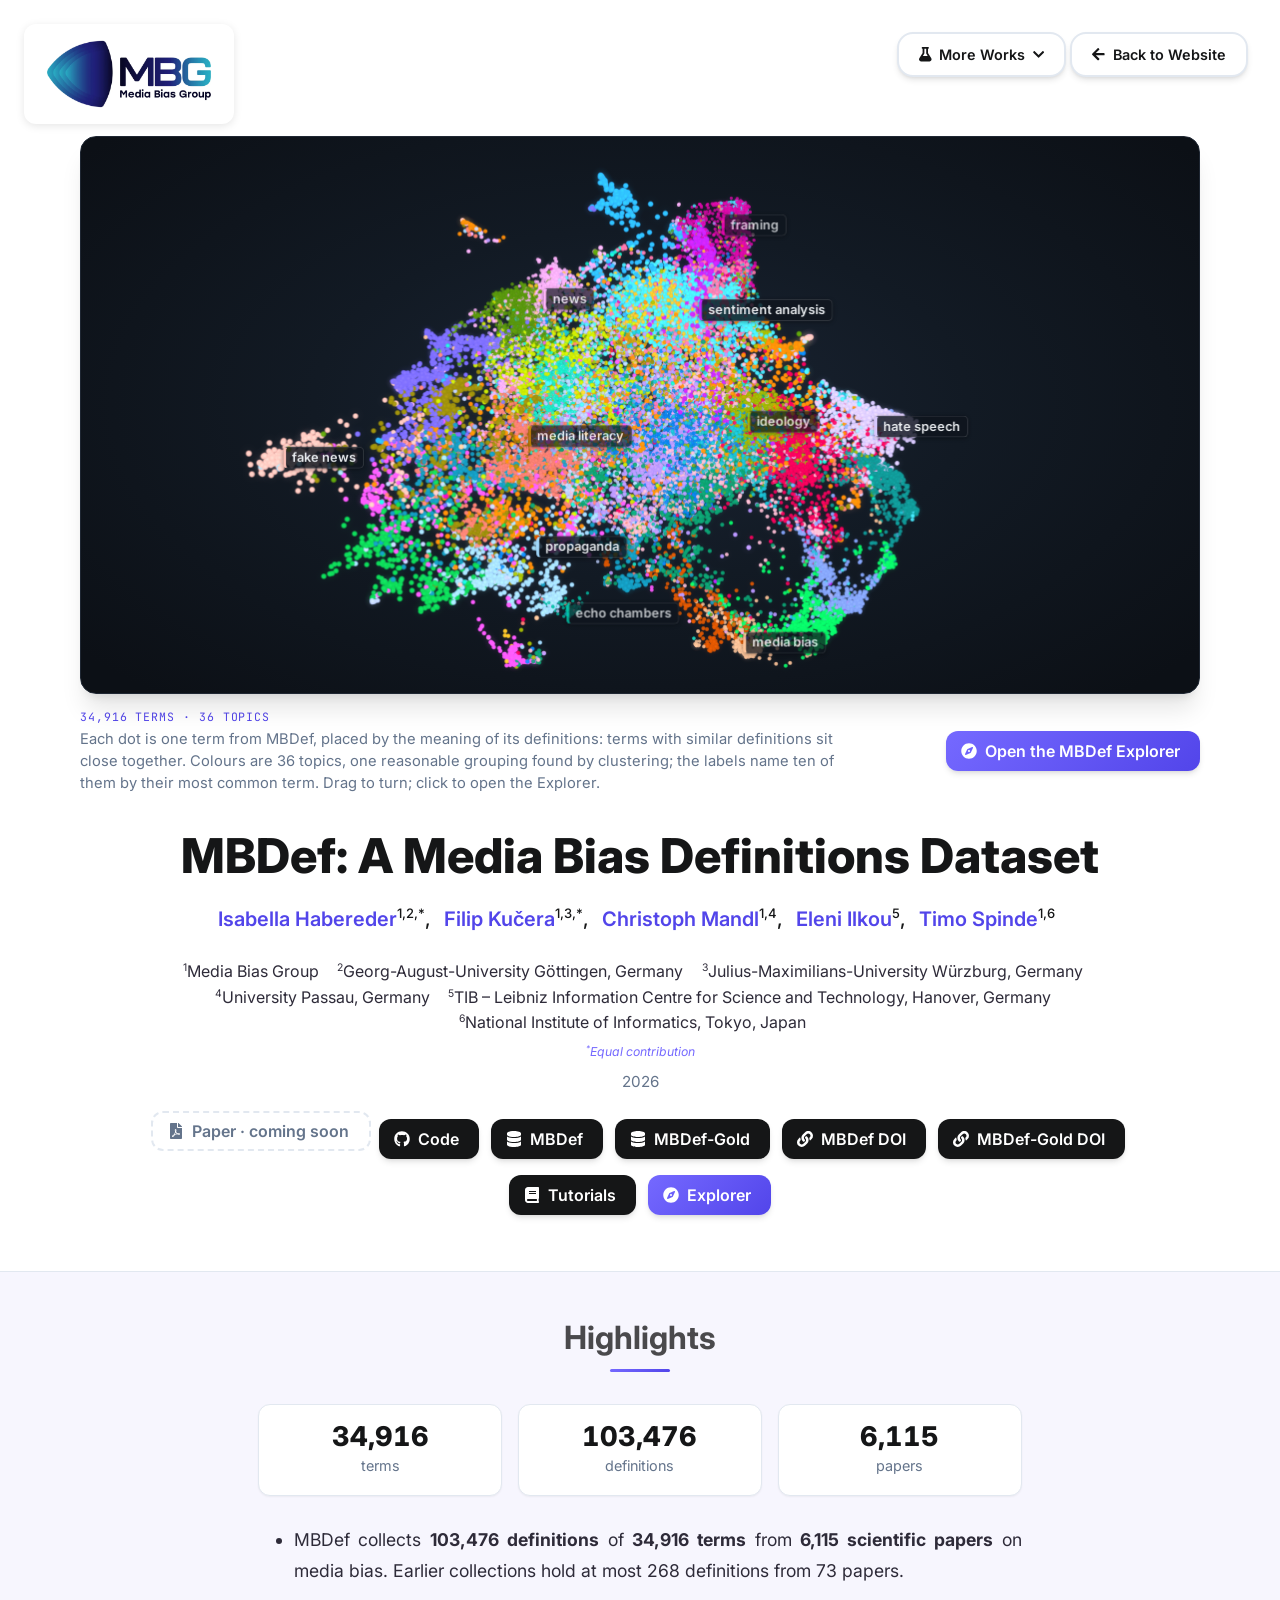
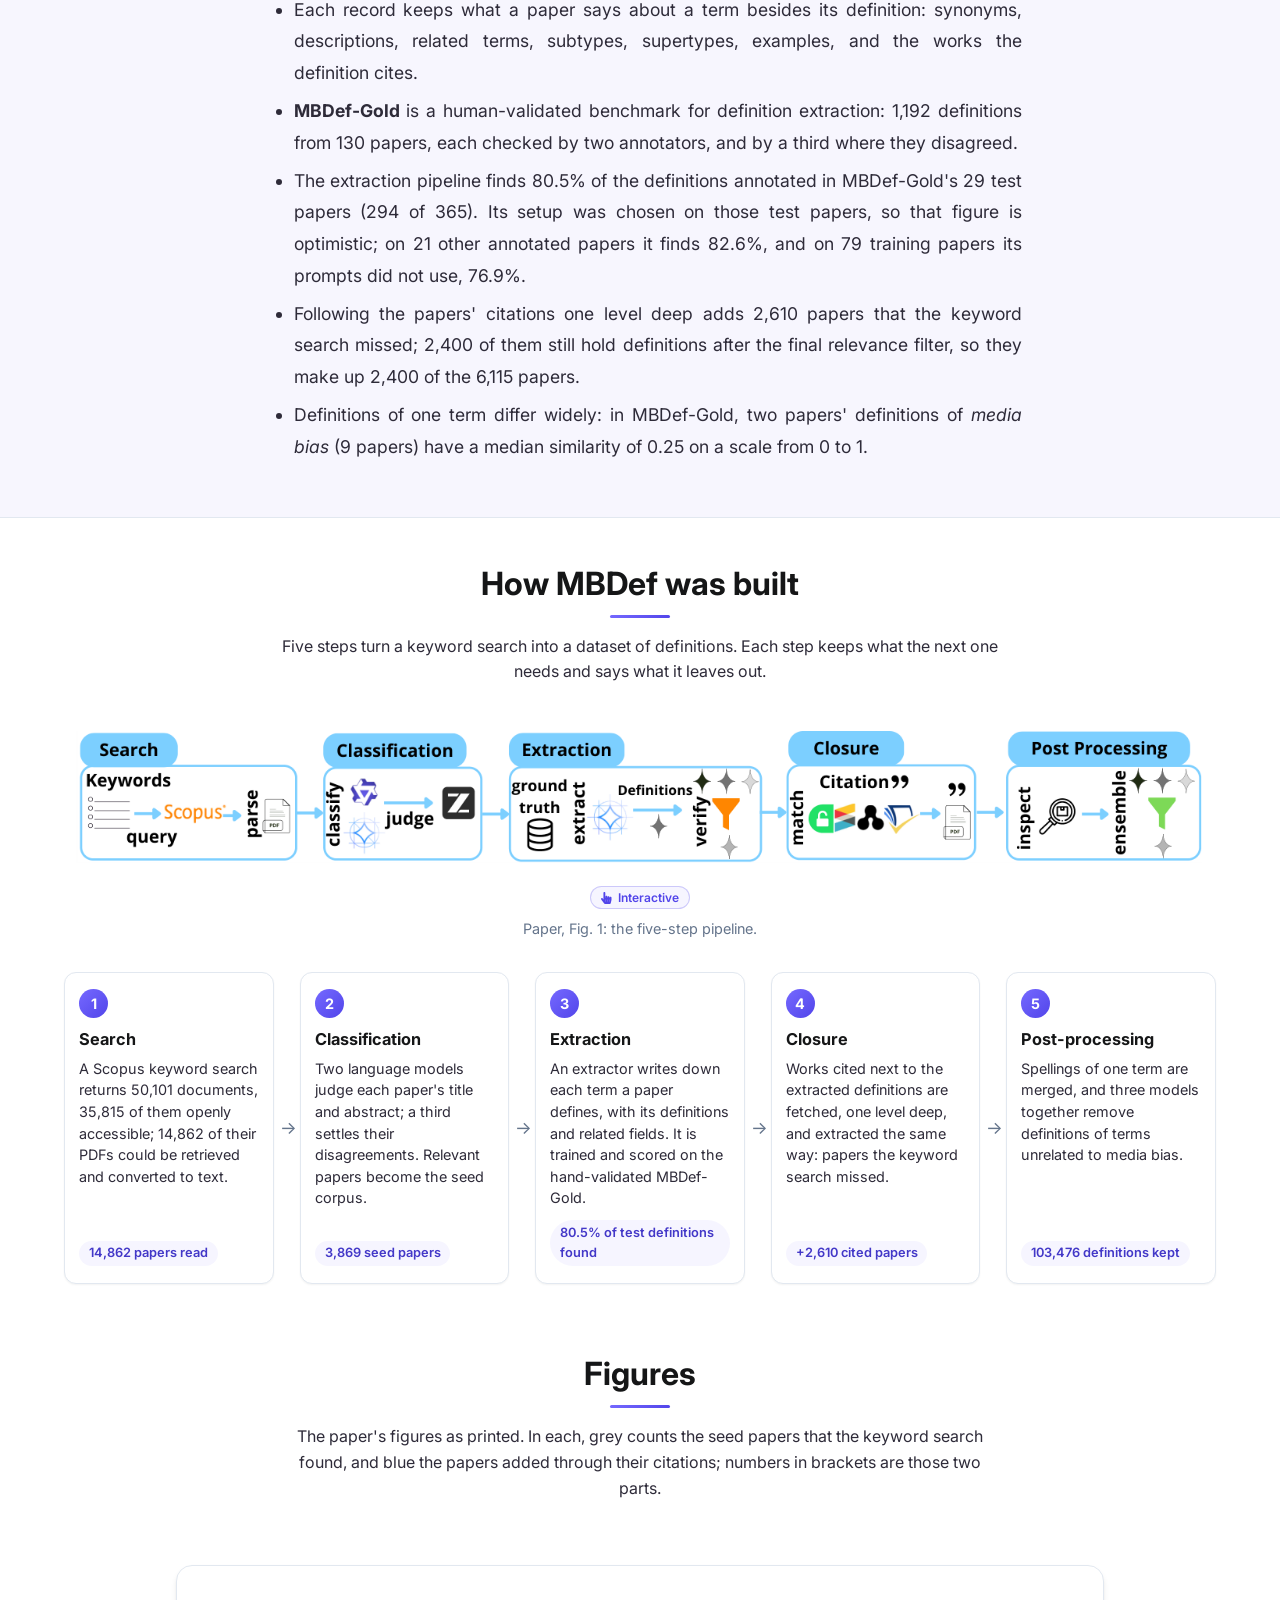
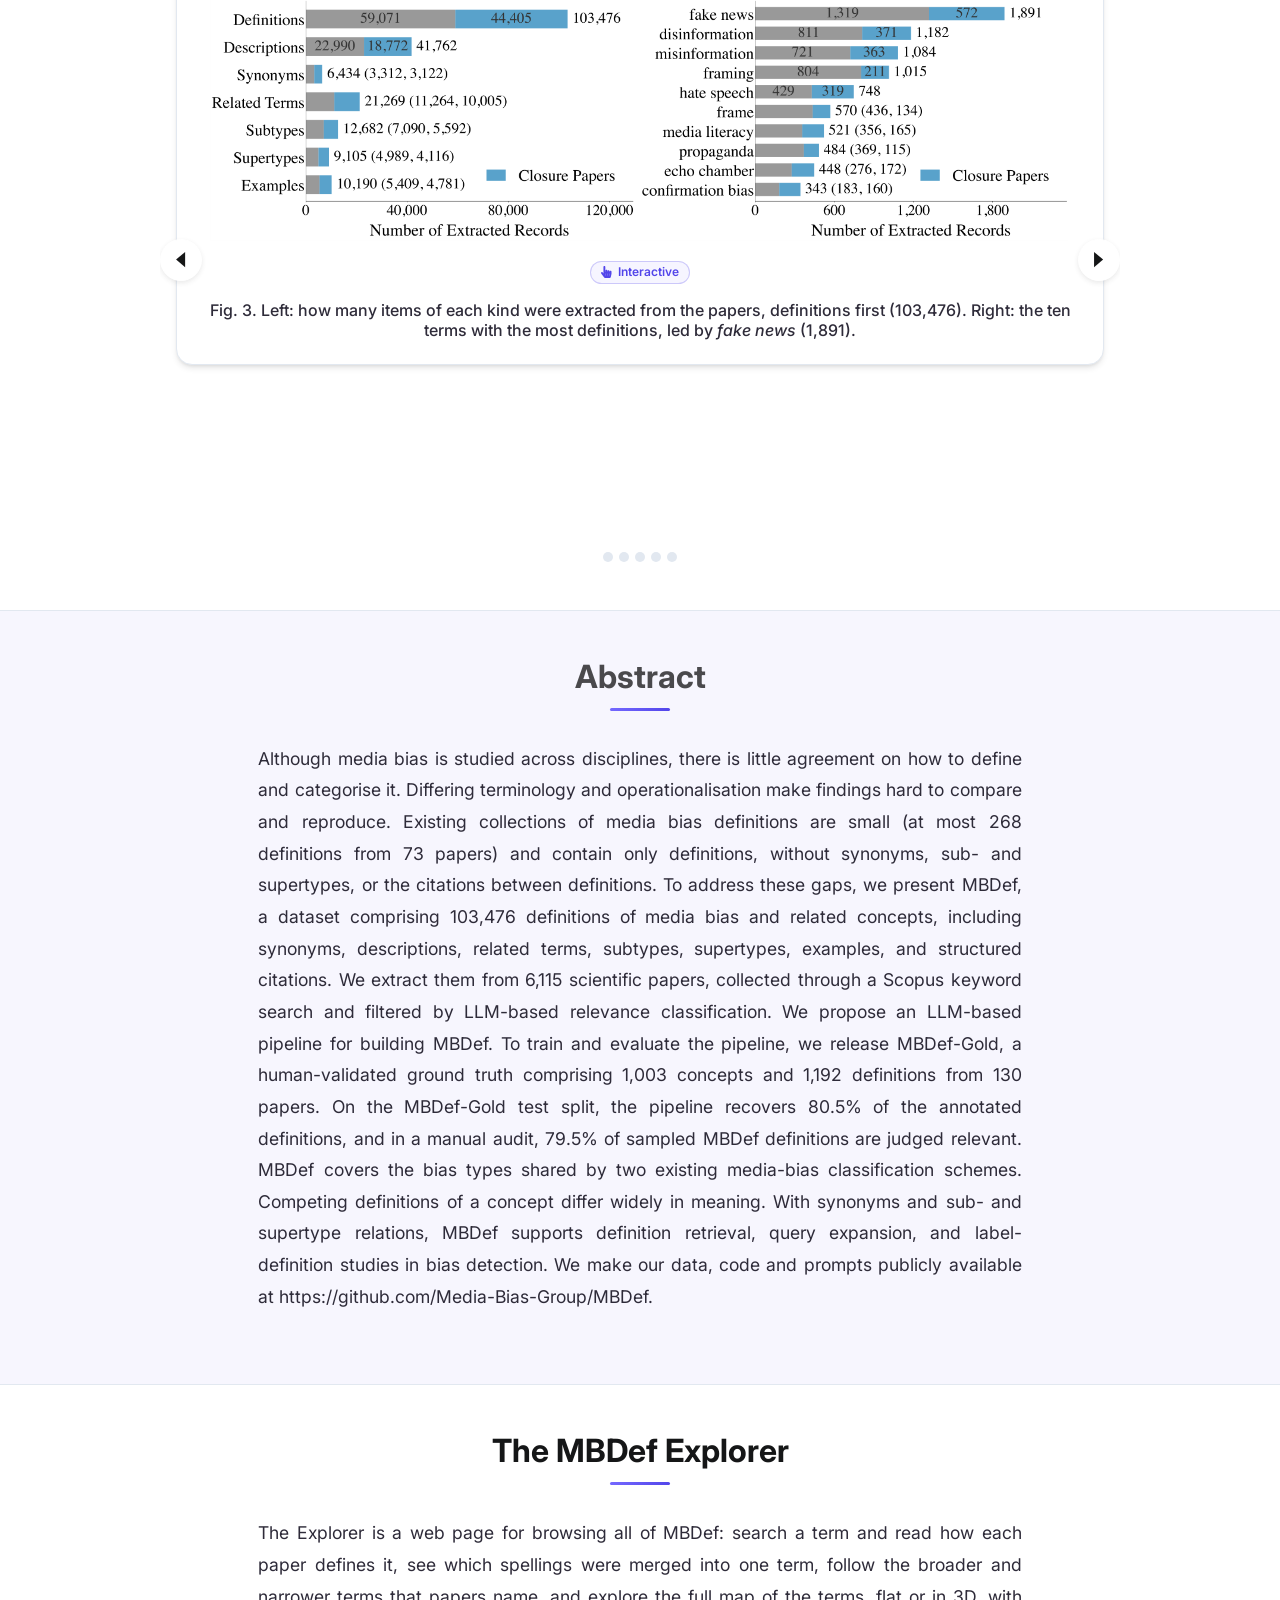
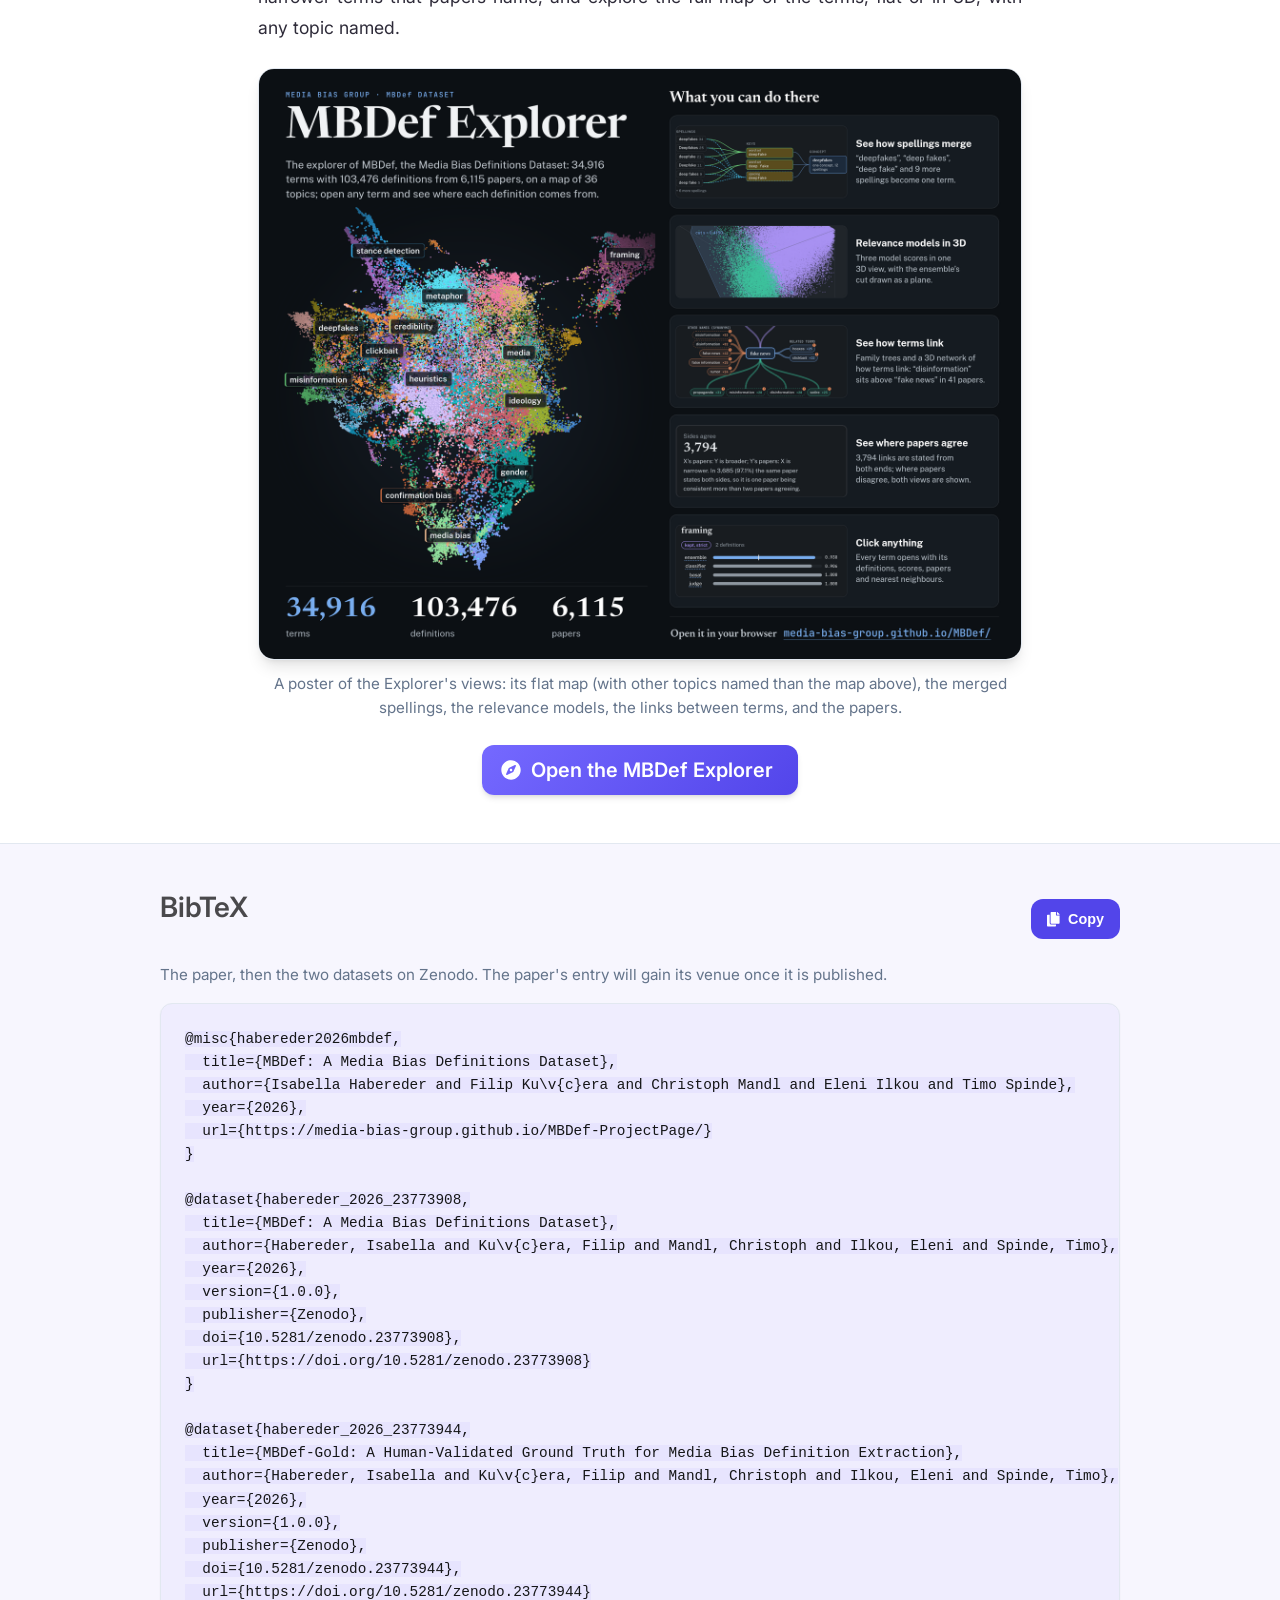
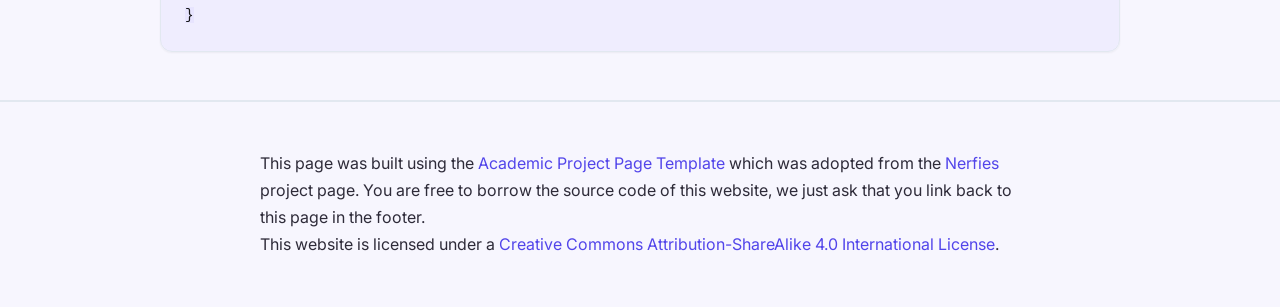
==== commit 2333db69: "Printed figures open on a stage, each figure minimal A click on a printed figure flies it onto a dar" ====
--- a/index.html
+++ b/index.html
@@ -391,8 +391,8 @@
         <h2 class="title is-3 has-text-centered">How MBDef was built</h2>
         <p class="section-lead">Five steps turn a keyword search into a dataset of definitions. Each step keeps what the next one needs and says what it leaves out.</p>
         <figure class="paper-figure wide">
-            <img src="static/images/paper/fig1.png" width="1476" height="205" loading="lazy"
-                 alt="The paper's Figure 1: the five-step pipeline: search, classification, extraction, closure and post-processing.">
+            <button type="button" class="fig-shot" data-open-fig="pipeline" aria-label="Open Fig. 1 interactively"><img src="static/images/paper/fig1.png" width="1476" height="205" loading="lazy"
+                 alt="The paper's Figure 1: the five-step pipeline: search, classification, extraction, closure and post-processing."><span class="fig-badge" aria-hidden="true"><i class="fas fa-hand-pointer"></i> Interactive</span></button>
             <figcaption>Paper, Fig. 1: the five-step pipeline.</figcaption>
           </figure>
           <ol class="pipeline">
@@ -427,11 +427,6 @@
               <span class="chip">103,476 definitions kept</span>
             </li>
           </ol>
-        <p class="fig-open-row"><button type="button" class="button is-rounded fig-open" data-open-fig="pipeline" aria-expanded="false" aria-controls="fig-pipeline"><span class="icon"><i class="fas fa-hand-pointer"></i></span><span>Explore the pipeline interactively</span></button></p>
-          <div class="fig-live" id="live-pipeline" hidden>
-            <div class="fig-live-bar"><span class="fig-live-k">Interactive, drawn from the released data</span><button type="button" class="fig-close" data-close-fig>Close <span aria-hidden="true">&times;</span></button></div>
-            <article class="fig-panel" id="fig-pipeline" data-fig="pipeline" data-src="static/data/figs/pipeline.json" hidden></article>
-          </div>
       </div>
     </section>
 
@@ -443,40 +438,25 @@
           <p class="section-lead">The paper's figures as printed. In each, grey counts the seed papers that the keyword search found, and blue the papers added through their citations; numbers in brackets are those two parts.</p>
           <div class="carousel results-carousel">
             <div class="item">
-              <img src="static/images/paper/fig2.png" width="1476" height="755" loading="lazy" alt="The paper's Figure 2: research disciplines of the 6,115 papers.">
+              <button type="button" class="fig-shot" data-open-fig="disciplines" aria-label="Open Fig. 2 interactively"><img src="static/images/paper/fig2.png" width="1476" height="755" loading="lazy" alt="The paper's Figure 2: research disciplines of the 6,115 papers."><span class="fig-badge" aria-hidden="true"><i class="fas fa-hand-pointer"></i> Interactive</span></button>
               <h2 class="subtitle has-text-centered">Fig. 2. The research disciplines of the 6,115 papers, from OpenAlex, one field per paper. Most come from the social sciences (58.6%), where media bias is mainly studied; grey are seed papers, blue are papers added through their citations.</h2>
-              <p class="fig-open-row"><button type="button" class="button is-rounded fig-open" data-open-fig="disciplines" aria-expanded="false" aria-controls="fig-disciplines"><span class="icon"><i class="fas fa-hand-pointer"></i></span><span>Explore Fig. 2 interactively</span></button></p>
             </div>
             <div class="item">
-              <img src="static/images/paper/fig3.png" width="1476" height="439" loading="lazy" alt="The paper's Figure 3: counts of extracted records by field, and the ten terms with the most definitions.">
+              <button type="button" class="fig-shot" data-open-fig="content" aria-label="Open Fig. 3 interactively"><img src="static/images/paper/fig3.png" width="1476" height="439" loading="lazy" alt="The paper's Figure 3: counts of extracted records by field, and the ten terms with the most definitions."><span class="fig-badge" aria-hidden="true"><i class="fas fa-hand-pointer"></i> Interactive</span></button>
               <h2 class="subtitle has-text-centered">Fig. 3. Left: how many items of each kind were extracted from the papers, definitions first (103,476). Right: the ten terms with the most definitions, led by <i>fake news</i> (1,891).</h2>
-              <p class="fig-open-row"><button type="button" class="button is-rounded fig-open" data-open-fig="content" aria-expanded="false" aria-controls="fig-content"><span class="icon"><i class="fas fa-hand-pointer"></i></span><span>Explore Fig. 3 interactively</span></button></p>
             </div>
             <div class="item">
-              <img src="static/images/paper/fig4.png" width="1476" height="538" loading="lazy" alt="The paper's Figure 4: how many MBDef papers define each of the eleven bias types that two published schemes share.">
+              <button type="button" class="fig-shot" data-open-fig="coverage" aria-label="Open Fig. 4 interactively"><img src="static/images/paper/fig4.png" width="1476" height="538" loading="lazy" alt="The paper's Figure 4: how many MBDef papers define each of the eleven bias types that two published schemes share."><span class="fig-badge" aria-hidden="true"><i class="fas fa-hand-pointer"></i> Interactive</span></button>
               <h2 class="subtitle has-text-centered">Fig. 4. All eleven bias types that two published classification schemes share are defined in MBDef. Reporting-level types such as gatekeeping (37 papers) are well covered; language-level types are rarely defined under these names.</h2>
-              <p class="fig-open-row"><button type="button" class="button is-rounded fig-open" data-open-fig="coverage" aria-expanded="false" aria-controls="fig-coverage"><span class="icon"><i class="fas fa-hand-pointer"></i></span><span>Explore Fig. 4 interactively</span></button></p>
             </div>
             <div class="item">
-              <img src="static/images/paper/fig5.png" width="972" height="384" loading="lazy" alt="The paper's Figure 5: similarity of definitions of the same term across papers, for ten terms.">
+              <button type="button" class="fig-shot" data-open-fig="divergence" aria-label="Open Fig. 5 interactively"><img src="static/images/paper/fig5.png" width="972" height="384" loading="lazy" alt="The paper's Figure 5: similarity of definitions of the same term across papers, for ten terms."><span class="fig-badge" aria-hidden="true"><i class="fas fa-hand-pointer"></i> Interactive</span></button>
               <h2 class="subtitle has-text-centered">Fig. 5. How similar two papers' definitions of the same term are (DefScore, 0 to 1), in MBDef-Gold. Most pairs score low: the median for <i>media bias</i> is 0.25.</h2>
-              <p class="fig-open-row"><button type="button" class="button is-rounded fig-open" data-open-fig="divergence" aria-expanded="false" aria-controls="fig-divergence"><span class="icon"><i class="fas fa-hand-pointer"></i></span><span>Explore Fig. 5 interactively</span></button></p>
             </div>
             <div class="item">
-              <img src="static/images/paper/fig6.png" width="1476" height="480" loading="lazy" alt="The paper's Figure 6: a network of narrower and broader terms around media bias, misinformation and propaganda.">
+              <button type="button" class="fig-shot" data-open-fig="network" aria-label="Open Fig. 6 interactively"><img src="static/images/paper/fig6.png" width="1476" height="480" loading="lazy" alt="The paper's Figure 6: a network of narrower and broader terms around media bias, misinformation and propaganda."><span class="fig-badge" aria-hidden="true"><i class="fas fa-hand-pointer"></i> Interactive</span></button>
               <h2 class="subtitle has-text-centered">Fig. 6. Narrower-to-broader links that papers report between terms around <i>media bias</i>, <i>fake news</i> and <i>propaganda</i>; numbers count the papers behind each link.</h2>
-              <p class="fig-open-row"><button type="button" class="button is-rounded fig-open" data-open-fig="network" aria-expanded="false" aria-controls="fig-network"><span class="icon"><i class="fas fa-hand-pointer"></i></span><span>Explore Fig. 6 interactively</span></button></p>
-            </div>
-          </div>
-        </div>
-        <div class="container is-max-widescreen">
-          <div class="fig-live" id="live-figures" hidden>
-            <div class="fig-live-bar"><span class="fig-live-k">Interactive, drawn from the released data</span><button type="button" class="fig-close" data-close-fig>Close <span aria-hidden="true">&times;</span></button></div>
-            <article class="fig-panel" id="fig-disciplines" data-fig="disciplines" data-src="static/data/figs/disciplines.json" hidden></article>
-            <article class="fig-panel" id="fig-content" data-fig="content" data-src="static/data/figs/content.json" hidden></article>
-            <article class="fig-panel" id="fig-coverage" data-fig="coverage" data-src="static/data/figs/coverage.json" hidden></article>
-            <article class="fig-panel" id="fig-divergence" data-fig="divergence" data-src="static/data/figs/divergence.json" hidden></article>
-            <article class="fig-panel" id="fig-network" data-fig="network" data-src="static/data/figs/network.json" hidden></article>
+            </div>
           </div>
         </div>
       </div>
@@ -538,6 +518,32 @@
       </div>
     </section>
   </main>
+
+  <!-- The interactive figures: each opens from its printed figure (a [data-open-fig] button) on this stage;
+       static/js/figkit.js draws a figure on first open, static/js/index.js opens, steps through and closes the stage -->
+  <dialog class="fig-stage" id="fig-stage" aria-labelledby="fig-stage-title" tabindex="-1">
+    <div class="fig-stage-inner">
+      <header class="fig-stage-head">
+        <div class="fig-stage-text">
+          <p class="fig-stage-k" id="fig-stage-k">Fig. 1 &middot; interactive</p>
+          <h2 class="fig-stage-title" id="fig-stage-title"></h2>
+        </div>
+        <nav class="fig-stage-nav" aria-label="Figures">
+          <button type="button" class="fig-stage-btn" data-step-fig="-1" aria-label="Previous figure"><i class="fas fa-arrow-left"></i></button>
+          <button type="button" class="fig-stage-btn" data-step-fig="1" aria-label="Next figure"><i class="fas fa-arrow-right"></i></button>
+          <button type="button" class="fig-stage-btn" data-close-fig aria-label="Close"><i class="fas fa-times"></i></button>
+        </nav>
+      </header>
+      <div class="fig-stage-body">
+        <article class="fig-panel" data-fig="pipeline" data-num="1" data-title="How does a keyword search become 103,476 definitions?" data-src="static/data/figs/pipeline.json" hidden></article>
+        <article class="fig-panel" data-fig="disciplines" data-num="2" data-title="Which research fields do the 6,115 papers come from?" data-src="static/data/figs/disciplines.json" hidden></article>
+        <article class="fig-panel" data-fig="content" data-num="3" data-title="What does MBDef hold, and which terms do papers define most?" data-src="static/data/figs/content.json" hidden></article>
+        <article class="fig-panel" data-fig="coverage" data-num="4" data-title="Does MBDef cover the bias types that existing classification schemes name?" data-src="static/data/figs/coverage.json" hidden></article>
+        <article class="fig-panel" data-fig="divergence" data-num="5" data-title="Do papers agree on what a term means?" data-src="static/data/figs/divergence.json" hidden></article>
+        <article class="fig-panel" data-fig="network" data-num="6" data-title="How do media bias, misinformation and propaganda connect?" data-src="static/data/figs/network.json" hidden></article>
+      </div>
+    </div>
+  </dialog>
 
   <footer class="footer">
     <div class="container">
--- a/static/css/mbdef.css
+++ b/static/css/mbdef.css
@@ -149,28 +149,63 @@
 }
 
 /* ---------------------------------------------------------------- printed figures that open into interactive ones */
-.fig-open-row { margin: 1rem 0 0; text-align: center; font-size: 1rem; }
-.button.fig-open {
-  font-size: 0.9rem !important;
-  color: var(--primary-color) !important; background: var(--background-primary) !important;
-  border: 2px solid var(--primary-color) !important; box-shadow: none;
-}
-.button.fig-open:hover { color: #fff !important; background: var(--primary-color) !important; transform: translateY(-1px); }
-.button.fig-open[aria-expanded="true"] { color: #fff !important; background: var(--primary-color) !important; }
-.fig-live { margin: 1.5rem auto 0; scroll-margin-top: 8.5rem; } /* opened from a link: clear the fixed logo and buttons */
-.fig-live-bar {
-  display: flex; align-items: center; justify-content: space-between; gap: 1rem;
-  margin: 0 0.25rem 0.5rem;
-}
-.fig-live-k { font-family: var(--font-mono); font-size: 0.72rem; letter-spacing: 0.08em; text-transform: uppercase; color: var(--primary-color); }
-.fig-close {
-  appearance: none; cursor: pointer; font: inherit; font-size: 0.85rem; font-weight: 600;
-  color: var(--text-secondary); background: transparent; border: 1px solid var(--border-color);
-  border-radius: 999px; padding: 0.25rem 0.8rem;
-  white-space: nowrap; flex: none;
-}
-.fig-close:hover { color: var(--text-primary); border-color: var(--primary-color); }
-.fig-live .fig-panel { margin: 0; }
+/* each printed figure is a button; a small pill under it says it opens (never over the figure's own content) */
+.fig-shot {
+  display: flex; flex-direction: column; align-items: center; gap: 0.6rem;
+  width: 100%; padding: 0; margin: 0;
+  border: 0; background: none; cursor: zoom-in; border-radius: var(--border-radius);
+}
+.fig-shot img { display: block; width: 100%; height: auto; transition: filter 0.25s; }
+.fig-shot:hover img { filter: brightness(0.97); }
+.fig-shot:focus-visible { outline: 2px solid var(--primary-color); outline-offset: 4px; }
+.fig-badge {
+  display: inline-flex; align-items: center; gap: 0.35rem;
+  padding: 0.2rem 0.65rem; border-radius: 999px;
+  font: 600 0.75rem/1.2 Inter, system-ui, sans-serif; color: var(--primary-color);
+  background: var(--background-accent); border: 1px solid rgba(82, 69, 234, 0.25);
+  transition: color 0.2s, background 0.2s, transform 0.2s; pointer-events: none;
+}
+.fig-shot:hover .fig-badge, .fig-shot:focus-visible .fig-badge { color: #fff; background: var(--primary-color); transform: translateY(-1px); }
+
+/* the stage: the Explorer's dark ground, above the page; the page under it is dimmed and stays put */
+html.has-stage { overflow: hidden; }
+.fig-stage {
+  width: min(1240px, calc(100vw - 32px)); max-width: none; max-height: calc(100vh - 32px);
+  padding: 0; border: 1px solid rgba(255, 255, 255, 0.1); border-radius: 18px;
+  background: var(--stage-bg); color: var(--stage-ink); overflow: hidden;
+  box-shadow: 0 30px 80px rgba(0, 0, 0, 0.5);
+}
+.fig-stage:focus { outline: none; }
+.fig-stage::backdrop { background: rgba(8, 10, 16, 0.72); -webkit-backdrop-filter: blur(6px); backdrop-filter: blur(6px); }
+.fig-stage[open] .fig-stage-inner { animation: stageIn 0.35s cubic-bezier(0.2, 0.8, 0.2, 1); }
+@keyframes stageIn { from { opacity: 0; transform: translateY(12px) scale(0.985); } to { opacity: 1; transform: none; } }
+.fig-stage-inner { display: flex; flex-direction: column; max-height: calc(100vh - 34px); }
+.fig-stage-head {
+  display: flex; align-items: flex-start; justify-content: space-between; gap: 1rem;
+  padding: 1.1rem 1.25rem 0.9rem 1.5rem; border-bottom: 1px solid rgba(255, 255, 255, 0.08);
+  background: radial-gradient(ellipse 60% 120% at 0% 0%, rgba(82, 69, 234, 0.18), rgba(82, 69, 234, 0) 70%);
+}
+.fig-stage-text { min-width: 0; }
+.fig-stage-k { margin: 0 0 0.2rem; font: 500 0.72rem/1.3 var(--font-mono); letter-spacing: 0.1em; text-transform: uppercase; color: #a59cff; }
+.fig-stage-title { margin: 0; font: 600 1.55rem/1.2 var(--font-display); color: #fff; text-wrap: balance; }
+.fig-stage-nav { display: flex; gap: 0.4rem; flex: none; }
+.fig-stage-btn {
+  appearance: none; cursor: pointer; width: 2.25rem; height: 2.25rem; border-radius: 50%;
+  display: inline-flex; align-items: center; justify-content: center;
+  color: var(--stage-ink); background: rgba(255, 255, 255, 0.06); border: 1px solid rgba(255, 255, 255, 0.14);
+}
+.fig-stage-btn:hover { background: rgba(165, 156, 255, 0.25); border-color: #a59cff; }
+.fig-stage-btn:focus-visible { outline: 2px solid #a59cff; outline-offset: 2px; }
+.fig-stage-body { position: relative; overflow: auto; overscroll-behavior: contain; overflow-anchor: none; padding: 0.75rem 1.5rem 1.5rem; } /* no anchoring: a figure opens at its top */
+.fig-stage .fig-panel { transition: opacity 0.4s ease; }
+.fig-stage .fig-panel.is-arriving { opacity: 0; }
+/* the printed figure on its way from the page to the stage (index.js, flyIn) */
+.fig-ghost {
+  position: fixed; z-index: 10; margin: 0; transform-origin: 0 0; border-radius: 10px;
+  background: #fff; box-shadow: 0 20px 50px rgba(0, 0, 0, 0.45);
+  transition: transform 0.5s cubic-bezier(0.2, 0.8, 0.2, 1), opacity 0.45s ease;
+}
+.fig-ghost.is-gone { opacity: 0; }
 
 /* the carousel: the figures differ in height, so keep the slides even; the template's dots vanish on white */
 .results-carousel .item img { background: #fff; max-height: 430px; object-fit: contain; }
@@ -201,7 +236,12 @@
   .map-drag { display: none; }
   .stat-row { gap: 0.5rem; }
   .stat { padding: 0.8rem 0.3rem; }
-  .button.fig-open { width: auto !important; }
+  .fig-stage { width: 100vw; max-height: 100vh; height: 100vh; border-radius: 0; border: none; margin: 0; }
+  .fig-stage-inner { max-height: 100vh; height: 100%; }
+  .fig-stage-head { padding: 0.8rem 0.75rem 0.7rem 1rem; }
+  .fig-stage-title { font-size: 1.2rem; }
+  .fig-stage-btn { width: 2rem; height: 2rem; }
+  .fig-stage-body { padding: 0.5rem 1rem 1.5rem; flex: 1; }
 }
 
 @media screen and (max-width: 480px) {
--- a/static/css/figs.css
+++ b/static/css/figs.css
@@ -1,5 +1,5 @@
-/* The interactive figures: the shared panel parts (static/js/figkit.js) on the dark stage. Each opens from its printed figure.
-   Every figure draws with these tokens, so the figures read as one system. The stage is dark in every option. */
+/* The interactive figures: the shared panel parts (static/js/figkit.js). Each opens from its printed figure on the
+   dark stage, and every figure draws with these tokens, so the six read as one system. */
 
 :root {
   --fig-panel: #111822;           /* a panel on the stage */
@@ -18,12 +18,12 @@
   --fig-mono: 'JetBrains Mono', ui-monospace, 'SFMono-Regular', Menlo, monospace;
 }
 
-/* ---------------------------------------------------------------- lean on the project page
-   A panel opens from its printed figure, whose caption already says what it shows: the panel keeps its title, key
-   numbers, chart and what a click reveals; its longer notes stay out, and the method stays one click away. */
-.fig-live .fig-lead, .fig-live .fig-notes { display: none; }
-.fig-live .fig-head { margin-bottom: 1rem; }
-.fig-live .fig-method { margin-top: 1.25rem; padding-top: 0.9rem; border-top: 1px solid var(--fig-grid); }
+/* ---------------------------------------------------------------- on the stage
+   A panel opens from its printed figure, on the stage (mbdef.css): the stage's header names it and the printed
+   caption explains it, so the panel is just the chart, what a click reveals, and the method one click away. */
+.fig-stage .fig-panel { margin: 0; padding: 0.5rem 0 0; background: transparent; border: none; box-shadow: none; min-height: 16rem; }
+.fig-stage .fig-panel.is-loading::after { left: 0; top: 0.5rem; }
+.fig-stage .fig-method { margin-top: 1.25rem; padding-top: 0.9rem; border-top: 1px solid var(--fig-grid); }
 
 /* ---------------------------------------------------------------- a panel */
 .fig-panel {
--- a/static/css/figs/pipeline.css
+++ b/static/css/figs/pipeline.css
@@ -1,29 +1,31 @@
 /* styles of the pipeline figure (its own file): the flow of papers through the five steps, its step headers and the
-   card under it (static/js/figs/pipeline.js) */
-
-[data-fig="pipeline"] .fig-stats { flex-wrap: wrap; }
+   card a step opens under it (static/js/figs/pipeline.js) */
 
 /* ---------------------------------------------------------------- the flow */
 .pl-chart { position: relative; }
-.pl-svg { display: block; }
-.pl-band, .pl-note, .pl-sep, .pl-in { pointer-events: none; }
-.pl-seed { fill-opacity: 0.82; }
-.pl-cit, .pl-join { fill-opacity: 0.95; }
+.pl-svg { display: block; overflow: visible; }
+.pl-band, .pl-sep, .pl-stream { pointer-events: none; }
+.pl-seed { fill-opacity: 0.85; }
 .pl-col { fill: var(--fig-accent); fill-opacity: 0; cursor: pointer; transition: fill-opacity 0.15s; }
-.pl-col.is-hov { fill-opacity: 0.045; }
-.pl-col.is-sel { fill-opacity: 0.08; }
+.pl-col.is-hov { fill-opacity: 0.04; }
+.pl-col.is-sel { fill-opacity: 0.075; }
 .pl-sep { stroke: var(--fig-grid); stroke-width: 1; }
+
+/* a stream that leaves (or joins) the band, with its count */
+.pl-ev, .fig-panel .pl-ev:focus-visible { cursor: pointer; outline: none; } /* the ring is the hit area's stroke */
 .pl-hit { fill: transparent; stroke: none; }
-.pl-loss, .pl-cited { cursor: pointer; outline: none; }
-.pl-loss:hover .pl-stream, .pl-cited:hover .pl-stream { filter: brightness(1.35); }
-.pl-loss:focus-visible .pl-hit, .pl-cited:focus-visible .pl-hit { stroke: var(--fig-accent); stroke-width: 2; }
-.pl-loss:hover .pl-lab-n, .pl-cited:hover .pl-lab-n, .pl-loss:focus-visible .pl-lab-n, .pl-cited:focus-visible .pl-lab-n { fill: var(--fig-accent); }
-.fig-body text.pl-lab-n { font-family: var(--fig-display); font-size: 17px; font-weight: 600; fill: var(--fig-ink); font-variant-numeric: tabular-nums; }
+.pl-ev:focus-visible .pl-hit { stroke: var(--fig-accent); stroke-width: 2; }
+.pl-ev:hover .pl-stream, .pl-ev:focus-visible .pl-stream { filter: brightness(1.4); }
+.fig-body text.pl-lab-n { font-family: var(--fig-display); font-size: 18px; font-weight: 600; fill: var(--fig-ink); font-variant-numeric: tabular-nums; }
 .fig-body text.pl-lab-c { font-size: 12px; fill: var(--fig-muted); }
-.pl-cited .pl-lab-n { fill: var(--fig-closure) !important; }
-.fig-body text.pl-note { font-family: var(--fig-mono); font-size: 11px; letter-spacing: 0.08em; text-transform: uppercase; fill: var(--fig-faint); }
+.fig-body .is-cited text.pl-lab-n { fill: var(--fig-closure); }
+.fig-body .pl-ev:hover text.pl-lab-n, .fig-body .pl-ev:focus-visible text.pl-lab-n { fill: var(--fig-accent); }
 
-/* ---------------------------------------------------------------- the step headers over the flow */
+/* the search results, written on the start of the band */
+.fig-body text.pl-in-n { font-family: var(--fig-display); font-size: 17px; font-weight: 600; fill: var(--fig-panel); }
+.fig-body text.pl-in-c { font-size: 11.5px; font-weight: 500; fill: var(--fig-panel); }
+
+/* ---------------------------------------------------------------- the step headers over the flow (the print's boxes) */
 .pl-heads { position: absolute; inset: 0; pointer-events: none; }
 .pl-step {
   position: absolute; pointer-events: auto; display: flex; flex-direction: column; align-items: flex-start; gap: 1px;
@@ -32,41 +34,44 @@
   color: var(--fig-ink); font: inherit; transition: border-color 0.15s, opacity 0.3s;
 }
 .pl-step:hover, .pl-step.is-hov { border-top-color: var(--fig-muted); }
-.pl-step[aria-pressed="true"] { border-top-color: var(--fig-accent); }
+.pl-step[aria-expanded="true"] { border-top-color: var(--fig-accent); }
 .pl-step.is-wait { opacity: 0.35; }
 .pl-step:focus-visible { outline: 2px solid var(--fig-accent); outline-offset: 3px; border-radius: 4px; }
 .pl-eb { font-family: var(--fig-mono); font-size: 11px; letter-spacing: 0.1em; text-transform: uppercase; color: var(--fig-faint); }
-.pl-step[aria-pressed="true"] .pl-eb { color: var(--fig-accent); }
+.pl-step[aria-expanded="true"] .pl-eb { color: var(--fig-accent); }
 .pl-nm { font-size: 15px; font-weight: 600; line-height: 1.3; color: var(--fig-ink); }
 .pl-num { font-family: var(--fig-display); font-size: 28px; font-weight: 600; line-height: 1.1; color: #fff; font-variant-numeric: tabular-nums; margin-top: 0.15rem; }
 .pl-unit { font-size: 12.5px; color: var(--fig-muted); line-height: 1.3; }
 .pl-sub { font-size: 12px; color: var(--fig-muted); line-height: 1.35; }
+.pl-c { color: var(--fig-closure); }
 
-/* ---------------------------------------------------------------- the legend */
-.pl-legend { margin: 0.6rem 0 0; }
-.pl-legend .pl-fade { background: linear-gradient(90deg, rgba(163, 172, 184, 0.55), rgba(163, 172, 184, 0)); }
-.pl-scale { color: var(--fig-muted); font-family: var(--fig-mono); font-size: 0.74rem; }
-
-/* ---------------------------------------------------------------- the card under the flow */
+/* ---------------------------------------------------------------- the card a step opens */
 .pl-card {
-  margin-top: 1rem; padding: 1rem 1.15rem 1.1rem; border: 1px solid var(--fig-line); border-radius: 12px;
+  position: relative; margin-top: 1rem; padding: 0.9rem 1.1rem 1rem; border: 1px solid var(--fig-line); border-radius: 12px;
   background: var(--fig-panel-2);
 }
-.pl-card-h { display: flex; flex-wrap: wrap; align-items: baseline; gap: 0.25rem 0.8rem; margin-bottom: 0.6rem; }
+.pl-card[hidden] { display: none; }
+.pl-card-h { display: flex; align-items: baseline; gap: 0.25rem 0.75rem; margin: 0 2.2rem 0.55rem 0; }
 .pl-card-h .pl-eb { color: var(--fig-accent); }
-.pl-card-h h4 { margin: 0; font-family: var(--fig-display); font-weight: 600; font-size: 1.35rem; line-height: 1.2; color: #fff; }
-.pl-hint { margin-left: auto; font-size: 0.78rem; color: var(--fig-muted); }
-.pl-card-b { display: grid; grid-template-columns: minmax(0, 1.2fr) minmax(0, 1fr); gap: 1rem 1.75rem; }
-.pl-card-l > p, .pl-card-r > p { margin: 0 0 0.7rem; font-size: 0.9rem; line-height: 1.55; color: var(--fig-muted); }
+.pl-card-h h4 { margin: 0; font-family: var(--fig-display); font-weight: 600; font-size: 1.3rem; line-height: 1.2; color: #fff; }
+.pl-x {
+  position: absolute; top: 0.6rem; right: 0.6rem; display: grid; place-items: center; width: 2rem; height: 2rem; padding: 0;
+  appearance: none; border: 1px solid transparent; border-radius: 50%; background: none; color: var(--fig-muted); cursor: pointer; font-size: 0.85rem;
+}
+.pl-x:hover { color: #fff; border-color: var(--fig-line); }
+.pl-x:focus-visible { outline: 2px solid var(--fig-accent); outline-offset: 2px; }
+.pl-card-b { display: grid; grid-template-columns: minmax(0, 1.2fr) minmax(0, 1fr); gap: 0.9rem 1.75rem; }
+.pl-card-l > p, .pl-card-r > p { margin: 0 0 0.65rem; font-size: 0.88rem; line-height: 1.55; color: var(--fig-muted); }
 .pl-card b { color: var(--fig-ink); }
 .pl-card i { color: var(--fig-ink); }
-.pl-kv { display: grid; grid-template-columns: 3.6rem minmax(0, 1fr); gap: 0.4rem 0.75rem; margin: 0; font-size: 0.86rem; line-height: 1.5; }
+.pl-kv { display: grid; grid-template-columns: 3.6rem minmax(0, 1fr); gap: 0.35rem 0.75rem; margin: 0; font-size: 0.85rem; line-height: 1.5; }
 .pl-kv dt { font-family: var(--fig-mono); font-size: 0.68rem; letter-spacing: 0.1em; text-transform: uppercase; color: var(--fig-faint); padding-top: 0.2rem; }
 .pl-kv dd { margin: 0; color: var(--fig-muted); }
 .pl-cap { font-size: 0.8rem !important; color: var(--fig-muted) !important; }
 
 /* a stacked bar and its key */
 .pl-barbox { margin: 0 0 0.9rem; }
+.pl-bar-t { display: block; margin-bottom: 0.3rem; font-family: var(--fig-mono); font-size: 0.68rem; letter-spacing: 0.08em; text-transform: uppercase; color: var(--fig-faint); }
 .pl-bar { display: flex; height: 14px; border-radius: 4px; overflow: hidden; gap: 1px; background: var(--fig-grid); }
 .pl-bar i { display: block; min-width: 2px; }
 .pl-bar-k { display: flex; flex-wrap: wrap; gap: 0.25rem 0.9rem; margin-top: 0.4rem; font-size: 0.8rem; color: var(--fig-muted); }
@@ -94,15 +99,14 @@
 .pl-papers p { margin: 0 0 0.35rem; font-size: 0.86rem; line-height: 1.5; color: var(--fig-muted); }
 .pl-papers ol { margin: 0; padding-left: 1.2rem; font-size: 0.84rem; line-height: 1.45; color: var(--fig-muted); }
 .pl-papers li { margin-bottom: 0.3rem; }
+.pl-papers .pl-cap { margin-top: 0.5rem; }
 .pl-pt { color: var(--fig-ink); }
 .pl-pn { display: block; font-size: 0.76rem; color: var(--fig-muted); }
 .pl-mb { color: var(--fig-warm) !important; font-style: italic; }
-.pl-rule { color: var(--fig-muted); font-style: italic; }
 
 @media screen and (max-width: 768px) {
-  .pl-card { padding: 0.9rem 0.85rem 1rem; }
+  .pl-card { padding: 0.8rem 0.85rem 0.95rem; }
   .pl-card-b { grid-template-columns: minmax(0, 1fr); }
-  .pl-hint { margin-left: 0; width: 100%; }
   .pl-num { font-size: 24px; }
   .pl-rrow { grid-template-columns: 4.2rem minmax(0, 1fr) 6.6rem; gap: 0.45rem; }
   .pl-raxis { margin: 0 7.05rem 0 4.65rem; }
@@ -110,13 +114,3 @@
 @media (prefers-reduced-motion: reduce) {
   .pl-col, .pl-step { transition: none; }
 }
-
-/* where a stream leaves the band: a hairline of the panel's colour */
-.pl-cut { fill: none; stroke: var(--fig-panel); stroke-width: 1.2; pointer-events: none; }
-.pl-stream.is-cut { stroke: var(--fig-panel); stroke-width: 1; }
-.pl-bar-t { display: block; margin-bottom: 0.3rem; font-family: var(--fig-mono); font-size: 0.68rem; letter-spacing: 0.08em; text-transform: uppercase; color: var(--fig-faint); }
-
-/* the search results, written on the start of the band */
-.fig-body text.pl-in-n { font-family: var(--fig-display); font-size: 17px; font-weight: 600; fill: var(--fig-panel); }
-.fig-body text.pl-in-c { font-size: 11.5px; font-weight: 500; fill: var(--fig-panel); }
-.pl-papers .pl-cap { margin-top: 0.5rem; }
--- a/static/css/figs/disciplines.css
+++ b/static/css/figs/disciplines.css
@@ -1,119 +1,137 @@
-/* styles of the disciplines figure (its own file): one row per field, opened in place */
+/* styles of the disciplines figure (static/js/figs/disciplines.js): the printed columns with their inset; on a narrow
+   screen the same bars as rows; the papers list a click opens */
 
-.dsc-legend { align-items: center; }
-.dsc-legend b { color: var(--fig-ink); font-weight: 600; margin-right: 0.25rem; }
-.dsc-hint { margin-left: auto; font-family: var(--fig-mono); font-size: 0.7rem; letter-spacing: 0.08em; text-transform: uppercase; color: var(--fig-accent); }
-.dsc.is-narrow .dsc-hint { margin-left: 0; }
+.dsc { --rsv: 7.6rem; --ax: 58px; position: relative; }
+:where(.dsc) button { appearance: none; font: inherit; color: inherit; background: none; border: 0; margin: 0; padding: 0; text-align: inherit; cursor: pointer; }
+.dsc-sw, .dsc-key i, .dsc-dot { display: inline-block; flex: none; border-radius: 2px; }
+.dsc-sw.s, .dsc-key i.s, .dsc-dot.s, .dsc-s { background: var(--fig-seed); }
+.dsc-sw.c, .dsc-key i.c, .dsc-dot.c, .dsc-c { background: var(--fig-closure); }
+.dsc-sw { width: 0.6rem; height: 0.6rem; margin-right: 0.3rem; vertical-align: -0.02em; }
 
-/* the rows: name | bar on the shared scale | total and share */
-.dsc-chart { --lab: 19.5rem; --val: 7.5rem; --grid: var(--fig-grid); position: relative; }
-.dsc-btn, .dsc-sub {
-  appearance: none; font: inherit; color: inherit; background: none; border: 0; margin: 0; text-align: left; cursor: pointer;
-  display: grid; grid-template-columns: var(--lab) minmax(0, 1fr) var(--val); align-items: center; column-gap: 0.9rem;
-  width: 100%; border-radius: 8px;
+/* the one legend line */
+.dsc-key { display: flex; flex-wrap: wrap; gap: 0.3rem 1.1rem; margin: 0 0 0.6rem; font-size: 12px; color: var(--fig-muted); }
+.dsc-key i { width: 10px; height: 10px; margin-right: 0.45rem; vertical-align: -1px; }
+
+/* ---------------------------------------------------------------- the bars: seed grey, cited blue, the parts inside where they fit */
+.dsc-v, .dsc-h { display: flex; overflow: hidden; flex: none; }
+.dsc-v i, .dsc-h i { display: flex; align-items: center; justify-content: center; flex: none; font-style: normal; min-width: 0; min-height: 0; }
+.dsc-in { display: none; font: 600 12px/1 Inter, system-ui, sans-serif; color: #0d141d; font-variant-numeric: tabular-nums; white-space: nowrap; }
+.is-in > .dsc-cell .dsc-in, .is-in > .dsc-track .dsc-in { display: inline; }
+.is-in > .dsc-cell .dsc-pair, .is-in > .dsc-track .dsc-pair { display: none; }
+.dsc-dg { font: 600 11px/0 Inter, system-ui, sans-serif; color: var(--fig-warm); margin-left: 1px; vertical-align: 0.45em; }
+.dsc-pair { font-size: 11.5px; color: var(--fig-muted); font-variant-numeric: tabular-nums; }
+
+/* ---------------------------------------------------------------- wide: the columns */
+.dsc-cols {
+  position: relative; display: grid; padding-top: 10px;
+  grid-template-columns: var(--ax) repeat(12, minmax(0, 1fr)); grid-template-rows: var(--ph) auto;
 }
-.dsc-btn { padding: 0.3rem 0.5rem; min-height: 2.15rem; }
-.dsc-btn:hover, .dsc-row.is-open > .dsc-btn { background: var(--fig-panel-2); }
-.dsc-btn:focus-visible, .dsc-sub:focus-visible, .dsc-reset:focus-visible { outline: 2px solid var(--fig-accent); outline-offset: 1px; }
-.dsc-name { font-size: 0.9rem; line-height: 1.25; color: var(--fig-ink); min-width: 0; }
-.dsc-name small { display: block; font-size: 0.74rem; color: var(--fig-faint); }
-.dsc-btn .dsc-name { text-align: right; }
-.dsc-row.is-open > .dsc-btn .dsc-name { color: #fff; font-weight: 600; }
-.dsc-btn .dsc-name::before { content: '+'; display: inline-block; width: 1em; margin-right: 0.3rem; text-align: center; font-family: var(--fig-mono); font-size: 0.8rem; color: var(--fig-faint); }
-.dsc-row.is-open > .dsc-btn .dsc-name::before { content: '\2013'; color: var(--fig-accent); }
-.dsc-btn:hover .dsc-name::before { color: var(--fig-accent); }
+.dsc-yax { grid-row: 1; grid-column: 1; position: relative; }
+.dsc-ytick { position: absolute; right: 9px; transform: translateY(50%); font: 11px/1 var(--fig-mono); color: var(--fig-faint); }
+.dsc-ytitle {
+  position: absolute; left: 0; top: 50%; transform: translateY(-50%) rotate(180deg); writing-mode: vertical-rl;
+  font-size: 11.5px; color: var(--fig-muted); white-space: nowrap;
+}
+.dsc-grid { grid-row: 1; grid-column: 2 / -1; position: relative; border-bottom: 1px solid var(--fig-line); pointer-events: none; }
+.dsc-grid i { position: absolute; left: 0; right: 0; height: 1px; background: var(--fig-grid); }
 
-.dsc-track { position: relative; display: block; height: 1.25rem; }
-.dsc-chart > .dsc-row > .dsc-btn .dsc-track {
-  align-self: stretch; height: auto; min-height: 1.25rem; margin: -0.3rem 0;
-  background-image: linear-gradient(to right, var(--grid) 1px, transparent 1px);
-  background-size: var(--dsc-grid, 25%) 100%; box-shadow: inset -1px 0 0 var(--grid);
+.dsc-col { grid-row: 1 / span 2; display: grid; grid-template-rows: var(--ph) auto; min-width: 0; border-radius: 8px; z-index: 1; }
+.dsc-col:hover { background: rgba(255, 255, 255, 0.035); }
+.dsc-col:focus-visible { outline: 2px solid var(--fig-accent); outline-offset: -2px; }
+.dsc-cell { display: flex; flex-direction: column; justify-content: flex-end; align-items: center; min-height: 0; }
+.dsc-top { display: flex; flex-direction: column; align-items: center; margin-bottom: 5px; line-height: 1.2; white-space: nowrap; }
+.dsc-top b { font: 600 15px/1.15 var(--fig-display); color: #fff; font-variant-numeric: tabular-nums; }
+.dsc-v { flex-direction: column-reverse; width: 64%; max-width: 76px; height: calc(var(--ph) * var(--f)); min-height: 2px; border-radius: 3px 3px 0 0; transform-origin: bottom; }
+.dsc-v i + i { box-shadow: inset 0 -1px 0 rgba(12, 16, 22, 0.55); }
+.dsc-col:hover .dsc-v { filter: brightness(1.12); }
+.dsc-name { padding: 9px 3px 4px; font-size: 12px; line-height: 1.25; color: var(--fig-muted); text-align: center; overflow-wrap: break-word; }
+.dsc-col:hover .dsc-name { color: var(--fig-ink); }
+.dsc-col.is-open .dsc-name { color: #fff; font-weight: 600; }
+.dsc.is-tight .dsc-name { padding: 9px 1px 4px; font-size: 11px; hyphens: auto; }
+.dsc-cols .dsc-key { grid-row: 1; grid-column: 12 / -1; justify-self: end; align-self: start; flex-direction: column; margin: 0 4px 0 0; z-index: 2; pointer-events: none; }
+
+/* the inset, where the print has it: over the small columns, tied to its column by dashed lines */
+.dsc-inset {
+  grid-row: 1; grid-column: 3 / 12; align-self: start; position: relative; z-index: 3; margin: 0 14px;
+  padding: 0.65rem 1rem 0.55rem 0.75rem; background: var(--fig-panel); border: 1px solid var(--fig-line); border-radius: 14px;
+  box-shadow: 0 14px 34px -16px rgba(0, 0, 0, 0.7);
 }
-.dsc-bar { position: absolute; left: 0; top: 0; bottom: 0; display: flex; min-width: 2px; border-radius: 0 3px 3px 0; overflow: hidden; transform-origin: left center; }
-.dsc-chart > .dsc-row > .dsc-btn .dsc-bar { top: 50%; bottom: auto; height: 1.25rem; margin-top: -0.625rem; }
-.dsc-bar i { position: relative; display: block; height: 100%; flex: none; font-style: normal; }
-.dsc-bar i + i { box-shadow: inset 1px 0 0 rgba(17, 24, 34, 0.55); }
-.dsc-s { background: var(--fig-seed); }
-.dsc-c { background: var(--fig-closure); }
-.dsc-bar i span {
-  position: absolute; inset: 0; display: none; align-items: center; justify-content: center;
-  font-family: var(--fig-display); font-size: 0.84rem; font-weight: 600; color: #0d141d; font-variant-numeric: tabular-nums;
+.dsc-lead { position: absolute; inset: 0; width: 100%; height: 100%; overflow: visible; pointer-events: none; z-index: 2; }
+.dsc-lead line { stroke: var(--fig-muted); stroke-width: 1; stroke-dasharray: 4 4; opacity: 0.7; }
+.dsc-ih { display: flex; align-items: center; gap: 0.4rem 0.75rem; flex-wrap: wrap; min-height: 28px; margin: 0 0 0.35rem 0.4rem; }
+.dsc-it { font: 600 1.05rem/1.2 var(--fig-display); color: #fff; }
+.dsc-src { font: 11px/1.2 var(--fig-mono); letter-spacing: 0.03em; color: var(--fig-faint); cursor: help; }
+.dsc .dsc-pbtn {
+  margin-left: auto; padding: 5px 12px; border-radius: 999px; font-size: 12px; font-weight: 600; line-height: 1.2;
+  color: var(--fig-accent); background: rgba(165, 156, 255, 0.08); border: 1px solid rgba(165, 156, 255, 0.35);
 }
-.dsc-bar i.fits span { display: flex; }
-.dsc-val { display: flex; align-items: baseline; gap: 0.5rem; white-space: nowrap; font-variant-numeric: tabular-nums; }
-.dsc-val b { font-family: var(--fig-display); font-weight: 600; font-size: 1.05rem; color: #fff; min-width: 2.9em; text-align: right; }
-.dsc-val span { font-size: 0.78rem; color: var(--fig-muted); }
+.dsc .dsc-pbtn:hover { color: #fff; background: rgba(165, 156, 255, 0.18); }
+.dsc .dsc-pbtn[aria-pressed="true"] { color: #fff; background: rgba(165, 156, 255, 0.28); border-color: var(--fig-accent); }
 
+.dsc-subs { display: flex; flex-direction: column; gap: 1px; }
+.dsc-sub { display: grid; grid-template-columns: minmax(0, 34%) minmax(0, 1fr); align-items: center; column-gap: 0.7rem; min-height: 30px; padding: 3px 6px; border-radius: 6px; }
+.dsc-sub:hover, .dsc-sub:focus-visible { background: var(--fig-panel-2); }
+.dsc-sub[aria-pressed="true"] { background: rgba(165, 156, 255, 0.16); box-shadow: inset 2px 0 0 var(--fig-accent); }
+.dsc-sub.is-static { cursor: default; }
+.dsc-sub:focus-visible, .dsc .dsc-pbtn:focus-visible, .dsc-rb:focus-visible, .dsc .dsc-x:focus-visible { outline: 2px solid var(--fig-accent); outline-offset: 1px; }
+.dsc-sname { text-align: right; font-size: 12.5px; line-height: 1.2; color: var(--fig-ink); }
+.dsc-sub[aria-pressed="true"] .dsc-sname { color: #fff; font-weight: 600; }
+.dsc-track { display: flex; align-items: center; min-width: 0; }
+.dsc-h { height: 16px; width: calc((100% - var(--rsv)) * var(--f)); min-width: 2px; border-radius: 0 3px 3px 0; transform-origin: left; }
+.dsc-h i + i { box-shadow: inset 1px 0 0 rgba(12, 16, 22, 0.55); }
+.dsc-end { margin-left: 7px; white-space: nowrap; font-variant-numeric: tabular-nums; }
+.dsc-end b { font: 600 14px/1 var(--fig-display); color: #fff; }
+.dsc-end .dsc-pair { margin-left: 4px; }
+.dsc-iax { display: grid; grid-template-columns: minmax(0, 34%) minmax(0, 1fr); column-gap: 0.7rem; padding: 0 6px; }
+.dsc-iticks { position: relative; height: 18px; }
+.dsc-iticks::before { content: ''; position: absolute; left: 0; top: 0; width: calc(100% - var(--rsv)); height: 1px; background: var(--fig-line); }
+.dsc-iticks span { position: absolute; top: 4px; transform: translateX(-50%); font: 11px/1 var(--fig-mono); color: var(--fig-faint); }
+.dsc-iticks span:first-child { transform: none; }
 
-.dsc-row.is-uncl { margin-top: 0.35rem; padding-top: 0.35rem; border-top: 1px dashed var(--fig-line); }
+/* ---------------------------------------------------------------- narrow: the same bars as rows, a field opened in place */
+.dsc-rows { display: flex; flex-direction: column; gap: 2px; }
+.dsc-rb { display: grid; gap: 3px; width: 100%; padding: 6px 8px; border-radius: 8px; }
+.dsc-rb:hover { background: rgba(255, 255, 255, 0.035); }
+.dsc-rname { font-size: 13px; line-height: 1.3; color: var(--fig-ink); }
+.dsc-rb .dsc-h { height: 18px; }
+.dsc-row.is-open { background: rgba(255, 255, 255, 0.03); border-radius: 10px; margin: 2px 0 4px; }
+.dsc-row.is-open > .dsc-rb .dsc-rname { color: #fff; font-weight: 600; }
+.dsc-open { padding: 0 8px 10px 14px; }
+.dsc-open .dsc-ih { margin-left: 0; min-height: 0; }
+.dsc-open .dsc-ih:empty { display: none; }
+.dsc-open .dsc-sub { grid-template-columns: minmax(0, 1fr); row-gap: 3px; padding: 4px 6px; }
+.dsc-open .dsc-sname { text-align: left; font-size: 12.5px; color: var(--fig-muted); }
 
-/* the axis under the rows */
-.dsc-axis { display: grid; grid-template-columns: var(--lab) minmax(0, 1fr) var(--val); column-gap: 0.9rem; padding: 0 0.5rem 0.3rem; }
-.dsc-ticks { position: relative; height: 1.1rem; }
-.dsc-ticks span { position: absolute; top: 0; transform: translateX(-50%); font-family: var(--fig-mono); font-size: 0.7rem; color: var(--fig-faint); }
-.dsc-ticks span:first-child { transform: none; }
-.dsc-ticks span:last-child { transform: translateX(-100%); }
-.dsc-axis-lab { font-family: var(--fig-mono); font-size: 0.7rem; letter-spacing: 0.08em; text-transform: uppercase; color: var(--fig-faint); }
+/* ---------------------------------------------------------------- the papers list */
+.dsc-pp { margin-top: 0.9rem; padding: 0.75rem 0.9rem 0.85rem; border: 1px solid var(--fig-line); border-radius: 12px; background: rgba(255, 255, 255, 0.02); scroll-margin: 12px; }
+.dsc-open .dsc-pp { margin-top: 0.6rem; padding: 0.6rem 0.65rem 0.7rem; }
+.dsc-pph { display: flex; justify-content: space-between; align-items: center; gap: 1rem; }
+.dsc-ppt { margin: 0; font-size: 12.5px; color: var(--fig-muted); }
+.dsc-ppt b { margin-right: 0.45rem; font: 600 1.05rem/1.25 var(--fig-display); color: #fff; }
+.dsc .dsc-x {
+  flex: none; width: 1.9rem; height: 1.9rem; border-radius: 50%; text-align: center;
+  border: 1px solid var(--fig-line); background: var(--fig-panel-2); color: var(--fig-muted); font-size: 1.05rem; line-height: 1;
+}
+.dsc .dsc-x:hover { color: #fff; border-color: var(--fig-accent); }
+.dsc-pl { list-style: none; margin: 0.6rem 0 0; padding: 0; display: grid; grid-template-columns: repeat(auto-fill, minmax(min(100%, 300px), 1fr)); gap: 0.45rem 0.8rem; }
+.dsc-pl li { display: grid; grid-template-columns: 0.55rem minmax(0, 1fr); align-content: start; column-gap: 0.55rem; padding: 0.5rem 0.6rem; border-radius: 8px; background: rgba(255, 255, 255, 0.025); }
+.dsc-dot { width: 0.5rem; height: 0.5rem; border-radius: 50%; margin-top: 0.42em; grid-row: span 2; }
+.dsc-pt { font-size: 13px; line-height: 1.4; color: var(--fig-ink); overflow-wrap: anywhere; display: -webkit-box; -webkit-line-clamp: 3; -webkit-box-orient: vertical; overflow: hidden; }
+.dsc-pm { margin-top: 0.15rem; font: 11px/1.4 var(--fig-mono); color: var(--fig-faint); }
 
-/* one entrance: the bars grow from zero */
-.dsc-chart.is-pre > .dsc-row > .dsc-btn .dsc-bar { transform: scaleX(0); }
-.dsc-chart.is-grow > .dsc-row > .dsc-btn .dsc-bar { transition: transform 0.9s cubic-bezier(0.2, 0.7, 0.2, 1); transition-delay: calc(var(--i, 0) * 55ms); }
+/* the one line about today's lookup */
+.dsc-dag { margin: 0.75rem 0 0; font-size: 12px; line-height: 1.45; color: var(--fig-faint); }
+.dsc-dag b { color: var(--fig-warm); font-weight: 600; }
 
-/* an opened field */
-.dsc-row.is-open { background: rgba(255, 255, 255, 0.025); border-radius: 8px; margin-bottom: 0.4rem; }
-.dsc-detail { padding: 0.9rem 0.9rem 1rem 1.6rem; }
-.dsc-detail-in { display: grid; grid-template-columns: minmax(0, 1.3fr) minmax(0, 1fr); gap: 1.25rem 2.25rem; }
-.dsc-col { min-width: 0; }
-.dsc-k { margin: 0 0 0.25rem; font-family: var(--fig-mono); font-size: 0.7rem; letter-spacing: 0.08em; text-transform: uppercase; color: var(--fig-muted); }
-.dsc-src { margin-left: 0.6rem; padding: 0.05rem 0.4rem; border-radius: 999px; border: 1px solid var(--fig-line); color: var(--fig-faint); letter-spacing: 0.04em; }
-.dsc-src.is-today { color: var(--fig-warm); border-color: rgba(255, 184, 107, 0.35); }
-.dsc-cap { margin: 0 0 0.55rem; font-size: 0.8rem; line-height: 1.45; color: var(--fig-muted); }
-.dsc-text { margin: 0 0 0.5rem; font-size: 0.86rem; line-height: 1.5; color: var(--fig-muted); }
-
-.dsc-subs { display: flex; flex-direction: column; gap: 0.15rem; }
-.dsc-sub { --lab: 12.5rem; --val: 5.6rem; padding: 0.22rem 0.4rem; column-gap: 0.7rem; }
-.dsc-sub .dsc-name { font-size: 0.84rem; }
-.dsc-sub .dsc-track { height: 0.85rem; background: rgba(255, 255, 255, 0.05); border-radius: 3px; }
-.dsc-sub .dsc-val b { font-size: 0.95rem; min-width: 2.6em; }
-.dsc-sub:hover { background: var(--fig-panel-2); }
-.dsc-sub[aria-pressed="true"] { background: rgba(165, 156, 255, 0.16); box-shadow: inset 2px 0 0 var(--fig-accent); }
-.dsc-sub[aria-pressed="true"] .dsc-name { color: #fff; }
-.dsc-subs.is-static .dsc-sub { cursor: default; }
-
-.dsc-phead { display: flex; align-items: baseline; justify-content: space-between; gap: 0.75rem; }
-.dsc-reset { appearance: none; background: none; border: 0; padding: 0; font: inherit; font-size: 0.8rem; font-weight: 600; color: var(--fig-accent); cursor: pointer; white-space: nowrap; }
-.dsc-papers { list-style: none; margin: 0.15rem 0 0.6rem; padding: 0; display: flex; flex-direction: column; gap: 0.55rem; }
-.dsc-papers li { display: grid; grid-template-columns: 0.6rem minmax(0, 1fr); column-gap: 0.55rem; }
-.dsc-dot { width: 0.5rem; height: 0.5rem; border-radius: 50%; margin-top: 0.42em; grid-row: span 2; }
-.dsc-ptitle { font-size: 0.88rem; line-height: 1.4; color: var(--fig-ink); overflow-wrap: anywhere; display: -webkit-box; -webkit-line-clamp: 2; -webkit-box-orient: vertical; overflow: hidden; }
-.dsc-pmeta { font-family: var(--fig-mono); font-size: 0.7rem; color: var(--fig-faint); }
-.dsc-none { font-size: 0.84rem; color: var(--fig-muted); }
-
-.dsc-note { margin: 0.9rem 0 0; padding: 0.55rem 0.75rem; border-left: 2px solid var(--fig-warm); background: rgba(255, 184, 107, 0.06); border-radius: 0 6px 6px 0; font-size: 0.82rem; line-height: 1.5; color: var(--fig-muted); }
-.dsc-note b { color: var(--fig-ink); }
-.dsc-sw { display: inline-block; width: 0.6rem; height: 0.6rem; border-radius: 2px; margin-right: 0.3rem; vertical-align: -0.02em; }
-
-/* narrow: the name and total on one line, the bar under them */
-.dsc-chart.is-narrow { --lab: 0px; }
-.dsc-chart.is-narrow .dsc-btn, .dsc-chart.is-narrow .dsc-sub { grid-template-columns: minmax(0, 1fr) auto; row-gap: 0.25rem; }
-.dsc-chart.is-narrow .dsc-btn .dsc-name { text-align: left; }
-.dsc-chart.is-narrow .dsc-btn .dsc-name::before { float: none; margin-right: 0.4rem; }
-.dsc-chart.is-narrow .dsc-name { grid-column: 1; grid-row: 1; }
-.dsc-chart.is-narrow .dsc-val { grid-column: 2; grid-row: 1; justify-self: end; }
-.dsc-chart.is-narrow .dsc-track { grid-column: 1 / -1; grid-row: 2; }
-.dsc-chart.is-narrow .dsc-axis { grid-template-columns: minmax(0, 1fr); }
-.dsc-chart.is-narrow .dsc-axis-pad { display: none; }
-.dsc-chart.is-narrow .dsc-axis-lab { justify-self: end; }
-.dsc-chart.is-narrow .dsc-ticks span:last-child { transform: translateX(-100%); }
-.dsc-chart.is-narrow .dsc-detail { padding: 0.75rem 0.5rem 0.9rem; }
-.dsc-chart.is-narrow .dsc-detail-in { grid-template-columns: minmax(0, 1fr); }
-.dsc-chart.is-narrow > .dsc-row > .dsc-btn .dsc-track { background-image: none; box-shadow: none; margin: 0; min-height: 1.1rem; }
-.dsc-chart.is-narrow .dsc-k .dsc-src { display: table; margin: 0.3rem 0 0; }
-.dsc-chart.is-narrow .dsc-sub { --lab: 0px; }
-
+/* ---------------------------------------------------------------- one entrance: the bars grow, then their numbers appear */
+.dsc.is-enter .dsc-v { animation: dsc-up 0.8s cubic-bezier(0.2, 0.7, 0.2, 1) backwards; animation-delay: calc(150ms + var(--i, 0) * 45ms); }
+.dsc.is-enter .dsc-rb .dsc-h { animation: dsc-right 0.8s cubic-bezier(0.2, 0.7, 0.2, 1) backwards; animation-delay: calc(150ms + var(--i, 0) * 45ms); }
+.dsc.is-enter .dsc-top, .dsc.is-enter .dsc-lead { animation: dsc-fade 0.4s ease backwards; animation-delay: calc(650ms + var(--i, 0) * 45ms); }
+@keyframes dsc-up { from { transform: scaleY(0); } }
+@keyframes dsc-right { from { transform: scaleX(0); } }
+@keyframes dsc-fade { from { opacity: 0; } }
 @media (prefers-reduced-motion: reduce) {
-  .dsc-chart.is-pre > .dsc-row > .dsc-btn .dsc-bar { transform: none; }
-  .dsc-chart.is-grow > .dsc-row > .dsc-btn .dsc-bar { transition: none; }
+  .dsc.is-enter .dsc-v, .dsc.is-enter .dsc-rb .dsc-h, .dsc.is-enter .dsc-top, .dsc.is-enter .dsc-lead { animation: none; }
 }
 
 /* the method's paragraphs, apart */
--- a/static/css/figs/content.css
+++ b/static/css/figs/content.css
@@ -1,20 +1,31 @@
-/* Fig. 3, interactive (static/js/figs/content.js): two bar charts drawn as HTML rows, and the detail line of a term. */
+/* Fig. 3, interactive (static/js/figs/content.js): two bar charts side by side as printed (stacked on a phone), drawn
+   as HTML rows, and the detail of a clicked term. */
 
-.ct-legend b { color: var(--fig-ink); font-weight: 600; }
-.ct-legend .ct-sw-s { background: var(--fig-seed); }
-.ct-legend .ct-sw-c { background: var(--fig-closure); }
-.ct-legend { margin-bottom: 1.25rem; }
+.ct-grid { display: grid; grid-template-columns: minmax(0, 1fr); gap: 2rem; }
+.ct-grid.is-wide { grid-template-columns: minmax(0, 1fr) minmax(0, 1fr); gap: 3.5rem; align-items: start; }
+.ct-grid.is-wide .ct-left { align-self: stretch; } /* tall as the terms, so a term's detail can stay in view beside them */
+.ct-chart { min-width: 0; }
 
-.ct-grid { display: grid; grid-template-columns: minmax(0, 1fr); gap: 2.25rem; }
-.ct-grid.is-wide { grid-template-columns: minmax(0, 0.92fr) minmax(0, 1.08fr); gap: 3rem; align-items: start; }
-.ct-chart { min-width: 0; }
-.ct-h { display: flex; flex-wrap: wrap; align-items: flex-start; justify-content: space-between; gap: 0.6rem 1rem; margin-bottom: 0.9rem; }
-.ct-h > div { flex: 1 1 15rem; min-width: 0; }
+/* a chart's title, with the colour key (left) or the top-n switch (right) on the same line */
+.ct-h { display: flex; flex-wrap: wrap; align-items: center; justify-content: space-between; gap: 0.35rem 1rem; min-height: 26px; margin-bottom: 0.7rem; }
 .ct-eye {
-  margin: 0; font-family: var(--fig-mono); font-size: 0.72rem; letter-spacing: 0.09em; text-transform: uppercase; color: var(--fig-ink);
+  margin: 0; font-family: var(--fig-mono); font-size: 11.5px; font-weight: 500; letter-spacing: 0.09em; text-transform: uppercase;
+  line-height: 1.3; color: var(--fig-ink);
 }
-.ct-sub { margin: 0.2rem 0 0; font-size: 0.82rem; line-height: 1.4; color: var(--fig-muted); }
-.ct-chips { margin: 0; flex: none; }
+.ct-key { display: flex; gap: 0.9rem; margin: 0; font-size: 12px; color: var(--fig-muted); cursor: default; }
+.ct-key i, .ct-tsw { display: inline-block; width: 9px; height: 9px; border-radius: 2px; margin-right: 0.4rem; }
+.ct-key i.s, .ct-tsw.s { background: var(--fig-seed); }
+.ct-key i.c, .ct-tsw.c { background: var(--fig-closure); }
+
+.ct-n { display: inline-flex; align-items: center; gap: 1px; font-family: var(--fig-mono); font-size: 11px; color: var(--fig-faint); }
+.ct-n span { margin-right: 0.3rem; letter-spacing: 0.08em; text-transform: uppercase; }
+.ct-n button {
+  appearance: none; cursor: pointer; padding: 5px 8px; border: 0; border-radius: 999px; background: none;
+  font: inherit; line-height: 1; color: var(--fig-muted); font-variant-numeric: tabular-nums;
+}
+.ct-n button:hover { color: var(--fig-ink); background: rgba(255, 255, 255, 0.06); }
+.ct-n button[aria-pressed="true"] { color: #fff; background: rgba(165, 156, 255, 0.2); }
+.ct-n button:focus-visible { outline: 2px solid var(--fig-accent); outline-offset: 1px; }
 
 /* ---------------------------------------------------------------- the bars */
 .ct-plot { position: relative; }
@@ -23,7 +34,7 @@
 .ct-lines i { position: absolute; top: 0; bottom: 0; width: 1px; background: var(--fig-grid); }
 .ct-lines i.zero { background: var(--fig-line); }
 .ct-rows { position: relative; }
-.ct-row { position: relative; display: flex; align-items: center; height: var(--row); border-radius: 6px; }
+.ct-row { position: relative; display: flex; align-items: center; height: var(--row); border-radius: 6px; cursor: default; }
 .ct-row[role="button"] { cursor: pointer; }
 .ct-lab {
   flex: 0 0 calc(var(--x0) - 12px); margin-right: 12px; text-align: right;
@@ -31,13 +42,8 @@
   white-space: nowrap; overflow: hidden; text-overflow: ellipsis;
 }
 .ct-track { position: relative; flex: 1 1 auto; height: var(--bar); }
-.ct-bar {
-  position: absolute; left: 0; top: 0; bottom: 0; display: flex; border-radius: 3px;
-  clip-path: inset(-4px); transition: clip-path 0.9s cubic-bezier(0.2, 0.7, 0.2, 1) var(--d, 0ms), filter 0.15s;
-}
-.ct-s, .ct-c {
-  display: flex; align-items: center; justify-content: center; flex: none; height: 100%; overflow: hidden;
-}
+.ct-bar { position: absolute; left: 0; top: 0; bottom: 0; display: flex; border-radius: 3px; transition: filter 0.15s, opacity 0.2s; }
+.ct-s, .ct-c { display: flex; align-items: center; justify-content: center; flex: none; height: 100%; overflow: hidden; }
 .ct-s { background: var(--fig-seed); border-radius: 3px 0 0 3px; }
 .ct-c { background: var(--fig-closure); border-radius: 0 3px 3px 0; box-shadow: inset 1px 0 0 rgba(17, 24, 34, 0.55); }
 .ct-s em, .ct-c em {
@@ -45,18 +51,15 @@
 }
 .ct-val {
   position: absolute; top: 50%; transform: translateY(-50%); white-space: nowrap;
-  font-size: 12px; font-weight: 600; color: var(--fig-ink); font-variant-numeric: tabular-nums;
-  transition: opacity 0.5s ease 0.5s;
+  font-size: 12px; font-weight: 600; color: var(--fig-ink); font-variant-numeric: tabular-nums; transition: opacity 0.2s;
 }
 .ct-row:hover .ct-lab { color: #fff; }
 .ct-row:hover .ct-bar { filter: brightness(1.12); }
-.ct-row[aria-expanded="true"] .ct-lab { color: var(--fig-accent); font-weight: 600; }
-.ct-row[aria-expanded="true"] .ct-bar { box-shadow: 0 0 0 2px var(--fig-accent); }
-
-/* the one entrance: bars grow from the axis, numbers follow */
-.ct-pre .ct-bar { clip-path: inset(0 100% 0 0); }
-.ct-pre .ct-val, .ct-pre .ct-bar em { opacity: 0; }
-.ct-bar em { transition: opacity 0.4s ease 0.6s; }
+/* an open term: its bar ringed, the others quieter */
+.ct-rows.has-open .ct-row:not(.is-open) .ct-bar, .ct-rows.has-open .ct-row:not(.is-open) .ct-val { opacity: 0.45; }
+.ct-rows.has-open .ct-row:not(.is-open):hover .ct-bar, .ct-rows.has-open .ct-row:not(.is-open):hover .ct-val { opacity: 0.8; }
+.ct-row.is-open .ct-lab { color: var(--fig-accent); font-weight: 600; }
+.ct-row.is-open .ct-bar { box-shadow: 0 0 0 2px var(--fig-accent); }
 
 /* labels above the bars when the names need more than a third of the width */
 .is-stacked .ct-row { flex-direction: column; align-items: stretch; justify-content: flex-end; padding-bottom: 3px; }
@@ -71,44 +74,54 @@
 .ct-axt { margin: 2px 0 0; text-align: center; font-size: 12px; color: var(--fig-muted); }
 
 /* ---------------------------------------------------------------- the tooltip's parts */
-.ct-tsw { display: inline-block; width: 0.62rem; height: 0.62rem; border-radius: 2px; margin-right: 0.4rem; vertical-align: -0.05em; }
-.ct-tsw.s { background: var(--fig-seed); }
-.ct-tsw.c { background: var(--fig-closure); }
+.ct-tsw { width: 0.62rem; height: 0.62rem; vertical-align: -0.05em; }
 .ct-tmean { margin-top: 0.4rem; }
 .ct-tex { margin-top: 0.3rem; color: var(--fig-muted); font-size: 0.8rem; }
 .ct-tex i { color: var(--fig-ink); }
 
-/* ---------------------------------------------------------------- the detail line of a term */
+/* ---------------------------------------------------------------- the detail of a term */
+.ct-slot { position: sticky; top: 0.75rem; margin-top: 1.5rem; }
+.ct-slot:empty { margin: 0; }
 .ct-detail {
-  position: relative; z-index: 1; margin: 6px 0 12px; padding: 0.9rem 1rem 0.85rem 1.1rem;
+  position: relative; z-index: 1; padding: 0.7rem 0.85rem 0.8rem 1rem;
   background: var(--fig-panel-2); border: 1px solid var(--fig-line); border-left: 3px solid var(--fig-accent); border-radius: 10px;
+  animation: ctIn 0.2s ease-out;
 }
-.ct-dh { display: flex; align-items: flex-start; justify-content: space-between; gap: 1rem; }
-.ct-dname { margin: 0.1rem 0 0; font-family: var(--fig-display); font-weight: 600; font-size: 1.4rem; line-height: 1.2; color: #fff; }
+.ct-rows .ct-detail { margin: 4px 0 10px; }
+@keyframes ctIn { from { opacity: 0; transform: translateY(-4px); } }
+.ct-dh { display: flex; align-items: center; justify-content: space-between; gap: 1rem; }
+.ct-dname { margin: 0; font-family: var(--fig-display); font-weight: 600; font-size: 1.2rem; line-height: 1.2; color: #fff; }
+.ct-dname small { margin-left: 0.5rem; font-family: var(--fig-mono); font-size: 11px; font-weight: 500; color: var(--fig-muted); }
 .ct-close {
-  appearance: none; flex: none; width: 2rem; height: 2rem; border-radius: 999px; cursor: pointer;
-  background: transparent; border: 1px solid var(--fig-line); color: var(--fig-muted); font: inherit; font-size: 1.15rem; line-height: 1;
+  appearance: none; flex: none; width: 1.75rem; height: 1.75rem; border-radius: 999px; cursor: pointer;
+  background: transparent; border: 1px solid var(--fig-line); color: var(--fig-muted); font: inherit; font-size: 1.05rem; line-height: 1;
 }
 .ct-close:hover { color: #fff; border-color: var(--fig-accent); }
-.ct-close:focus-visible { outline: 2px solid var(--fig-accent); outline-offset: 2px; }
-.ct-dl { display: grid; grid-template-columns: 6.5rem minmax(0, 1fr); gap: 0.6rem 1rem; margin: 0.8rem 0 0; }
+.ct-close:focus-visible, .ct-more:focus-visible { outline: 2px solid var(--fig-accent); outline-offset: 2px; }
+.ct-dl { display: grid; grid-template-columns: 5.6rem minmax(0, 1fr); gap: 0.4rem 0.8rem; margin: 0.55rem 0 0; }
 .ct-dl dt {
-  padding-top: 0.2rem; font-family: var(--fig-mono); font-size: 0.68rem; letter-spacing: 0.09em; text-transform: uppercase; color: var(--fig-muted);
+  padding-top: 0.15rem; font-family: var(--fig-mono); font-size: 11px; letter-spacing: 0.08em; text-transform: uppercase; color: var(--fig-faint);
 }
-.ct-dl dd { margin: 0; min-width: 0; font-size: 0.88rem; line-height: 1.5; color: var(--fig-ink); }
+.ct-dl dt[title] { cursor: help; }
+.ct-dl dd { margin: 0; min-width: 0; font-size: 0.86rem; line-height: 1.45; color: var(--fig-ink); font-variant-numeric: tabular-nums; }
 .ct-dl dd b { color: #fff; }
-.ct-spell > span { display: inline-block; margin: 0 0.75rem 0.1rem 0; white-space: nowrap; }
-.ct-spell q { quotes: '“' '”'; }
-.ct-spell small { color: var(--fig-muted); font-size: 0.78rem; font-variant-numeric: tabular-nums; }
+.ct-spell > span { display: inline-block; margin: 0 0.7rem 0.05rem 0; white-space: nowrap; }
+.ct-spell small { margin-left: 0.3rem; color: var(--fig-muted); font-size: 11px; }
+.ct-more {
+  appearance: none; cursor: pointer; padding: 1px 7px; border: 1px solid var(--fig-line); border-radius: 999px; background: none;
+  font: inherit; font-size: 11px; color: var(--fig-muted);
+}
+.ct-more:hover { color: #fff; border-color: var(--fig-accent); }
+.ct-yr { display: block; }
+.ct-years .ct-hist { margin: 0.3rem 0 0.1rem; }
 .ct-detail blockquote {
   margin: 0; padding: 0; border: 0; background: none;
-  font-family: var(--fig-display); font-size: 1.05rem; line-height: 1.45; color: #fff;
+  font-family: var(--fig-display); font-size: 1rem; line-height: 1.4; color: #fff;
 }
-.ct-note { margin: 0.25rem 0 0; font-size: 0.8rem; line-height: 1.45; color: var(--fig-muted); }
-span.ct-note { margin: 0; }
-.ct-go { margin: 0.85rem 0 0; font-size: 0.85rem; }
+.ct-src { margin: 0.25rem 0 0; font-size: 12px; line-height: 1.45; color: var(--fig-muted); }
+.ct-src .fig-link { font-size: 12px; white-space: nowrap; }
 
-.ct-hist { display: block; max-width: 100%; overflow: visible; margin-top: 0.15rem; }
+.ct-hist { display: block; max-width: 100%; overflow: visible; }
 .ct-hist rect.hit { fill: transparent; }
 .ct-hist rect.s { fill: var(--fig-seed); }
 .ct-hist rect.c { fill: var(--fig-closure); }
@@ -116,17 +129,14 @@
 .ct-hist line.base { stroke: var(--fig-line); }
 .fig-body .ct-hist text { font-size: 11px; fill: var(--fig-muted); }
 
-.ct-diff { margin: 1rem 0 0; font-size: 0.85rem; color: var(--fig-warm); }
+.ct-diff { margin: 1rem 0 0; font-size: 12px; color: var(--fig-warm); }
 
 @media screen and (max-width: 560px) {
-  .ct-dl { grid-template-columns: minmax(0, 1fr); gap: 0.2rem; }
-  .ct-dl dt { padding-top: 0.5rem; }
-}
-/* three head numbers side by side need a smaller size on a phone (the shared size overlaps them at 390 px) */
-@media screen and (max-width: 480px) {
-  .fig-panel[data-fig="content"] .fig-stats { gap: 1rem; }
-  .fig-panel[data-fig="content"] .fig-stat b { font-size: 1.45rem; }
+  .ct-dl { grid-template-columns: minmax(0, 1fr); gap: 0.15rem; }
+  .ct-dl dt { padding-top: 0.4rem; }
+  .ct-dl dt:first-child { padding-top: 0; }
 }
 @media (prefers-reduced-motion: reduce) {
-  .ct-bar, .ct-val, .ct-bar em { transition: none; }
+  .ct-detail { animation: none; }
+  .ct-bar, .ct-val { transition: none; }
 }
--- a/static/css/figs/coverage.css
+++ b/static/css/figs/coverage.css
@@ -1,131 +1,145 @@
-/* styles of the coverage figure (its own file): Fig. 4, the bias types of two classification schemes in MBDef */
+/* styles of the coverage figure (its own file): Fig. 4, the bias types of two classification schemes in MBDef.
+   Wide: the types stand in columns grouped by level, as printed (.is-cols, a grid whose columns use subgrid rows:
+   bar, scheme 1, scheme 2, name). When the names do not fit side by side: one row per type (.is-rows). */
 
-/* legend: round swatches for papers, the scheme marks as drawn */
-.cov-legend { flex-direction: column; gap: 0.45rem; margin-bottom: 1rem; }
-.cov-leg-group { display: flex; flex-wrap: wrap; align-items: center; gap: 0.35rem 1.1rem; }
-.cov-legend b { color: var(--fig-ink); font-weight: 600; }
-.cov-leg-k { min-width: 9.5rem; font-family: var(--fig-mono); font-size: 0.7rem; letter-spacing: 0.08em; text-transform: uppercase; color: var(--fig-faint); }
-.cov-sw { display: inline-block; flex: none; width: 0.7rem; height: 0.7rem; border-radius: 50%; margin-right: 0.4rem; vertical-align: -0.05em; }
-.fig-legend i.cov-sw { border-radius: 50%; }
+/* ---------------------------------------------------------------- shared parts */
+.cov-sw { display: inline-block; flex: none; width: 0.68rem; height: 0.68rem; border-radius: 50%; }
 .cov-sw.is-seed { background: var(--fig-seed); }
 .cov-sw.is-cited { background: var(--fig-closure); }
-.cov-leg-mark { display: inline-flex; align-items: center; gap: 0.4rem; }
+.cov-mark-svg { display: block; flex: none; }
 .cov-mark-fill { fill: var(--fig-ink); }
 .cov-mark-ring { fill: none; stroke: var(--fig-ink); stroke-width: 1.3; }
 
-/* the chart: one grid row per type; columns name | scheme 1 | scheme 2 | papers | dots */
-.cov-chart { --cov-cols: minmax(150px, 236px) 92px 92px 64px minmax(0, 1fr); }
-.cov-chart.is-narrow { --cov-cols: minmax(0, 1fr) 58px 58px 48px; }
+.cov-scheme {
+  font-size: 12px; line-height: 1.3; font-weight: 500; color: var(--fig-ink) !important; border-radius: 4px;
+  text-decoration: underline dotted var(--fig-faint); text-underline-offset: 3px;
+}
+.cov-scheme:hover { color: var(--fig-accent) !important; text-decoration-color: var(--fig-accent); }
+
+.cov-name {
+  appearance: none; background: none; border: 0; padding: 2px 0; margin: 0; cursor: pointer;
+  font: 500 0.9rem/1.3 Inter, system-ui, sans-serif; color: var(--fig-ink); border-radius: 4px;
+}
+.cov-name:hover { color: var(--fig-accent); }
+.cov-chart.has-sel .cov-name { color: var(--fig-muted); }
+.cov-chart .is-on .cov-name { color: #fff; }
+.cov-chart .cov-name:hover { color: var(--fig-accent); }
+
+.cov-mark { display: inline-flex; padding: 5px; border-radius: 50%; cursor: pointer; }
+.cov-mark:hover { background: rgba(255, 255, 255, 0.08); }
+
+.cov-count { line-height: 1.05; white-space: nowrap; }
+.cov-count b { font-family: var(--fig-display); font-weight: 600; font-size: 1.3rem; color: #fff; font-variant-numeric: tabular-nums; }
+.cov-count small { display: block; margin-top: 2px; font: 500 11.5px Inter, system-ui, sans-serif; font-variant-numeric: tabular-nums; color: var(--fig-faint); }
+.cov-count .s, .cov-dmeta .s { color: var(--fig-seed); }
+.cov-count .c, .cov-dmeta .c { color: var(--fig-closure); }
+.cov-dag { color: var(--fig-warm); font-family: Inter, system-ui, sans-serif; font-weight: 600; }
+.cov-count .cov-dag { font-size: 11px; vertical-align: super; margin-left: 1px; }
+
+.cov-dotcell { min-width: 0; }
+.cov-dots { display: block; overflow: visible; transition: opacity 0.2s; }
+.cov-chart.has-sel :not(.is-on) > .cov-bar .cov-dots,
+.cov-chart.has-sel .cov-type:not(.is-on) .cov-dots { opacity: 0.3; }
+.cov-dot { cursor: pointer; stroke: transparent; stroke-width: 2; transform-box: fill-box; transform-origin: center; }
+.cov-dot.is-seed { fill: var(--fig-seed); }
+.cov-dot.is-cited { fill: var(--fig-closure); }
+.cov-dot:hover, .cov-dot.is-hit { stroke: #fff; }
+.cov-name:focus-visible, .cov-mark:focus-visible, .cov-scheme:focus-visible, .cov-close:focus-visible { outline: 2px solid var(--fig-accent); outline-offset: 2px; }
+.fig-panel .cov-dot:focus-visible { outline: none; stroke: var(--fig-accent); stroke-width: 3; }
+
+/* the one entrance: the dots grow in, bottom up, as the printed figure fades */
+.cov-chart.is-entering .cov-dot { animation: cov-in 0.5s cubic-bezier(0.2, 0.9, 0.3, 1.2) backwards; }
+@keyframes cov-in { from { opacity: 0; transform: translateY(5px) scale(0.2); } }
+
+/* ---------------------------------------------------------------- columns, as printed */
+.cov-chart.is-cols { display: grid; grid-template-rows: repeat(5, auto); column-gap: 6px; }
+.is-cols .cov-lv {
+  grid-row: 1; margin: 0 0 8px; padding: 0 0 7px; border-bottom: 1px solid var(--fig-line);
+  text-align: center; font: 600 1.12rem/1.2 var(--fig-display); color: #fff;
+}
+.is-cols .cov-gut, .is-cols .cov-col { grid-row: 2 / span 4; display: grid; grid-template-rows: subgrid; }
+.is-cols .cov-gut { grid-column: 1; padding-right: 6px; }
+.cov-gut .cov-scheme { align-self: center; justify-self: end; text-align: right; text-wrap: balance; }
+.cov-col { min-width: 0; padding: 0 2px 10px; border-radius: 10px; cursor: pointer; transition: background-color 0.15s, box-shadow 0.15s; }
+.cov-col:hover { background: rgba(255, 255, 255, 0.035); }
+.cov-col.is-on { background: var(--fig-panel-2); box-shadow: inset 0 -2px 0 var(--fig-accent); }
+.cov-bar { display: flex; flex-direction: column; align-items: center; justify-content: flex-end; padding: 6px 0 14px; }
+.is-cols .cov-count { text-align: center; margin-bottom: 7px; }
+.is-cols .cov-mark { justify-self: center; align-self: center; }
+.is-cols .cov-name { justify-self: center; align-self: start; margin-top: 8px; text-align: center; font-size: 12.5px; line-height: 1.3; text-wrap: balance; }
+
+/* ---------------------------------------------------------------- rows (narrow) */
+.cov-chart.is-rows { --cov-cols: minmax(150px, 236px) 92px 92px 64px minmax(0, 1fr); }
+.cov-chart.is-rows.is-narrow { --cov-cols: minmax(0, 1fr) 58px 58px 48px; }
 .cov-row {
   display: grid; grid-template-columns: var(--cov-cols); column-gap: 14px; align-items: center;
   padding: 5px 8px; margin: 0 -8px; border-radius: 8px;
 }
-.cov-chart.is-narrow .cov-row { column-gap: 8px; }
-.cov-type { transition: background-color 0.15s; }
+.is-narrow .cov-row { column-gap: 8px; }
+.cov-headrow { align-items: end; padding-bottom: 2px; }
+.cov-headrow .cov-scheme { justify-self: center; text-align: center; text-wrap: balance; }
+.is-rows .cov-lv {
+  margin: 0.7rem 0 0.15rem; padding-top: 0.6rem; border-top: 1px solid var(--fig-grid);
+  font: 600 1rem/1.2 var(--fig-display); color: #fff;
+}
+.cov-type { cursor: pointer; transition: background-color 0.15s; }
 .cov-type:hover { background: rgba(255, 255, 255, 0.03); }
 .cov-type.is-on { background: var(--fig-panel-2); box-shadow: inset 2px 0 0 var(--fig-accent); }
+.is-rows .cov-name { text-align: left; }
+.is-rows .cov-mark { justify-self: center; }
+.is-rows .cov-count { text-align: right; }
+.is-narrow .cov-dotcell { grid-column: 1 / -1; margin-top: 4px; }
 
-.cov-headrow { align-items: end; padding-bottom: 4px; }
-.cov-h { font-size: 0.75rem; line-height: 1.3; color: var(--fig-muted); }
-.cov-h-name, .cov-h-n { font-family: var(--fig-mono); font-size: 0.7rem; letter-spacing: 0.08em; text-transform: uppercase; color: var(--fig-faint); }
-.cov-h-n { text-align: right; }
-.cov-h-scheme {
-  justify-self: center; text-align: center; color: var(--fig-ink) !important; font-weight: 500;
-  text-decoration: underline dotted var(--fig-faint); text-underline-offset: 3px; border-radius: 4px;
+/* ---------------------------------------------------------------- legend and the † line */
+.cov-legend {
+  display: flex; flex-wrap: wrap; justify-content: center; align-items: center; gap: 0.3rem 1.3rem;
+  margin: 0.9rem 0 0; font-size: 12.5px; color: var(--fig-muted);
 }
-.cov-h-scheme:hover { color: var(--fig-accent) !important; text-decoration-color: var(--fig-accent); }
-.cov-h-scheme:focus-visible { outline: 2px solid var(--fig-accent); outline-offset: 2px; }
+.cov-legend span { display: inline-flex; align-items: center; gap: 0.4rem; }
+.cov-legend.is-top { justify-content: flex-start; gap: 0.3rem 1rem; margin: 0 0 0.6rem; }
+.cov-diff { margin: 0.35rem 0 0; text-align: center; font-size: 12px; color: var(--fig-faint); }
+.cov-chart.is-rows ~ .cov-diff { text-align: left; }
 
-.cov-level {
-  display: flex; flex-wrap: wrap; align-items: baseline; gap: 0.15rem 0.6rem;
-  margin: 0.9rem 0 0.2rem; padding-top: 0.65rem; border-top: 1px solid var(--fig-grid);
+/* ---------------------------------------------------------------- the list of papers, opened by a click */
+.cov-detail {
+  margin-top: 1rem; padding: 0.85rem 1rem 1rem; border: 1px solid var(--fig-line); border-radius: 12px;
+  background: rgba(255, 255, 255, 0.02); scroll-margin: 12px;
 }
-.cov-level-k { font-family: var(--fig-mono); font-size: 0.72rem; letter-spacing: 0.1em; text-transform: uppercase; color: var(--fig-accent); }
-.cov-level-g { font-size: 0.8rem; color: var(--fig-faint); }
-
-.cov-name {
-  appearance: none; background: none; border: 0; padding: 2px 0; margin: 0; cursor: pointer; text-align: left;
-  font: 500 0.92rem/1.3 Inter, system-ui, sans-serif; color: var(--fig-ink); border-radius: 4px;
-}
-.cov-name:hover { color: var(--fig-accent); }
-.cov-name:focus-visible, .cov-mark:focus-visible, .cov-close:focus-visible { outline: 2px solid var(--fig-accent); outline-offset: 2px; }
-.cov-chart.has-sel .cov-type:not(.is-on) .cov-name { color: var(--fig-muted); }
-.cov-type.is-on .cov-name { color: #fff; }
-
-.cov-mark {
-  appearance: none; background: none; border: 0; cursor: help; justify-self: center;
-  display: inline-flex; padding: 5px; border-radius: 50%;
-}
-.cov-mark:hover { background: rgba(255, 255, 255, 0.08); }
-.cov-mark-svg { display: block; }
-
-.cov-count { text-align: right; line-height: 1.05; cursor: default; }
-.cov-count b { font-family: var(--fig-display); font-weight: 600; font-size: 1.35rem; color: #fff; font-variant-numeric: tabular-nums; }
-.cov-count small { display: block; margin-top: 1px; font: 500 11px var(--fig-mono); color: var(--fig-faint); white-space: nowrap; }
-.cov-count .s, .cov-dmeta .s { color: var(--fig-seed); }
-.cov-count .c, .cov-dmeta .c { color: var(--fig-closure); }
-.cov-dag { color: var(--fig-warm); font-family: Inter, system-ui, sans-serif; font-size: 0.75em; font-weight: 600; margin-left: 1px; }
-.cov-count .cov-dag { font-size: 0.6em; vertical-align: super; }
-
-.cov-dotcell { min-width: 0; }
-.cov-chart.is-narrow .cov-dotcell { grid-column: 1 / -1; margin-top: 4px; }
-.cov-dots { display: block; overflow: visible; transition: opacity 0.2s; }
-.cov-chart.has-sel .cov-type:not(.is-on) .cov-dots { opacity: 0.3; }
-.cov-dot {
-  cursor: pointer; stroke: transparent; stroke-width: 2;
-  transform-box: fill-box; transform-origin: center;
-  transition: opacity 0.4s ease, transform 0.45s cubic-bezier(0.2, 0.9, 0.3, 1.25);
-}
-.cov-dot.is-seed { fill: var(--fig-seed); }
-.cov-dot.is-cited { fill: var(--fig-closure); }
-.cov-dot:hover, .cov-dot.is-hit { stroke: #fff; }
-.fig-panel .cov-dot:focus-visible { outline: none; stroke: var(--fig-accent); stroke-width: 2.5; }
-.cov-chart.cov-pre .cov-dot { opacity: 0; transform: scale(0.2); }
-
-/* the note on printed numbers */
-.cov-diff { margin: 0.9rem 0 0; font-size: 0.82rem; line-height: 1.5; color: var(--fig-muted); }
-.cov-diff i { color: var(--fig-ink); }
-
-/* the list of papers under the chart */
-.cov-detail { margin-top: 1rem; padding-top: 0.9rem; border-top: 1px solid var(--fig-grid); }
-.cov-hint { margin: 0; font-size: 0.86rem; color: var(--fig-muted); }
-.cov-hint::before { content: '↳ '; color: var(--fig-accent); }
+.cov-detail[hidden] { display: none; }
 .cov-dhead { display: flex; justify-content: space-between; align-items: flex-start; gap: 1rem; }
-.cov-deyebrow { margin: 0; font-family: var(--fig-mono); font-size: 0.7rem; letter-spacing: 0.1em; text-transform: uppercase; color: var(--fig-accent); }
-.cov-dtitle { margin: 0.1rem 0 0; font-family: var(--fig-display); font-weight: 600; font-size: 1.35rem; line-height: 1.2; color: #fff; }
-.cov-dmeta { margin: 0.2rem 0 0; font-size: 0.86rem; color: var(--fig-muted); }
-.cov-dmeta b { color: var(--fig-ink); }
+.cov-dtitle { margin: 0; font-family: var(--fig-display); font-weight: 600; font-size: 1.2rem; line-height: 1.25; color: #fff; }
+.cov-dmeta { margin-left: 0.35rem; font: 500 0.82rem Inter, system-ui, sans-serif; color: var(--fig-muted); white-space: nowrap; }
+.cov-drule { margin: 0.2rem 0 0; font-size: 0.8rem; line-height: 1.45; color: var(--fig-faint); }
+.cov-drule i { color: var(--fig-muted); }
 .cov-close {
-  appearance: none; flex: none; width: 2rem; height: 2rem; border-radius: 50%; cursor: pointer;
-  border: 1px solid var(--fig-line); background: var(--fig-panel-2); color: var(--fig-muted); font-size: 1.1rem; line-height: 1;
+  appearance: none; flex: none; width: 1.9rem; height: 1.9rem; border-radius: 50%; cursor: pointer;
+  border: 1px solid var(--fig-line); background: var(--fig-panel-2); color: var(--fig-muted); font-size: 1.05rem; line-height: 1;
 }
 .cov-close:hover { color: #fff; border-color: var(--fig-accent); }
-.cov-drule { margin: 0.55rem 0 0; font-size: 0.84rem; line-height: 1.5; color: var(--fig-muted); max-width: 900px; }
-.cov-drule b, .cov-drule i { color: var(--fig-ink); }
 .cov-list {
-  position: relative; list-style: none; margin: 0.8rem 0 0; padding: 0 4px 0 0;
-  display: grid; grid-template-columns: repeat(auto-fill, minmax(min(100%, 320px), 1fr)); gap: 0.5rem 1rem;
+  list-style: none; margin: 0.7rem 0 0; padding: 0;
+  display: grid; grid-template-columns: repeat(auto-fill, minmax(min(100%, 320px), 1fr)); gap: 0.45rem 0.8rem;
 }
-.cov-more { margin-top: 0.75rem; }
 .cov-item {
-  display: grid; grid-template-columns: 0.7rem minmax(0, 1fr); gap: 0.55rem; align-items: start;
-  padding: 0.55rem 0.65rem; border-radius: 8px; background: rgba(255, 255, 255, 0.025); border: 1px solid transparent;
+  display: grid; grid-template-columns: 0.68rem minmax(0, 1fr); gap: 0.55rem; align-items: start; scroll-margin: 12px;
+  padding: 0.5rem 0.6rem; border-radius: 8px; background: rgba(255, 255, 255, 0.025); border: 1px solid transparent;
 }
-.cov-item .cov-sw { margin: 0.32rem 0 0; }
+.cov-item .cov-sw { margin-top: 0.3rem; }
 .cov-item.is-hit { background: rgba(165, 156, 255, 0.12); border-color: var(--fig-accent); }
-.cov-item p { margin: 0; font-size: 0.84rem; line-height: 1.45; }
+.cov-item p { margin: 0; font-size: 0.82rem; line-height: 1.45; }
 .cov-it b { color: var(--fig-ink); font-weight: 600; }
-.cov-faint { color: var(--fig-faint); font-size: 0.78rem; }
+.cov-faint { color: var(--fig-faint); font-size: 0.76rem; }
 .cov-iw { color: var(--fig-muted); margin-top: 0.15rem !important; }
-.cov-iq { color: var(--fig-muted); font-style: italic; margin-top: 0.25rem !important; overflow-wrap: anywhere; }
-.cov-explore { margin: 0.8rem 0 0; }
+.cov-iq { color: var(--fig-muted); font-style: italic; margin-top: 0.2rem !important; overflow-wrap: anywhere; }
+.cov-foot { display: flex; flex-wrap: wrap; align-items: center; gap: 0.5rem 1.2rem; margin: 0.75rem 0 0; }
 
 @media (prefers-reduced-motion: reduce) {
-  .cov-dot, .cov-dots, .cov-type { transition: none; }
+  .cov-dots, .cov-type, .cov-col { transition: none; }
+  .cov-chart.is-entering .cov-dot { animation: none; }
 }
 @media screen and (max-width: 768px) {
-  .cov-name { font-size: 0.88rem; }
-  .cov-h-scheme { font-size: 0.72rem; }
-  .cov-count b { font-size: 1.2rem; }
-  .cov-leg-k { flex-basis: 100%; min-width: 0; }
+  .cov-name { font-size: 0.86rem; }
+  .cov-headrow .cov-scheme { font-size: 11.5px; }
+  .cov-count b { font-size: 1.15rem; }
+  .cov-dmeta { display: block; margin: 0.1rem 0 0; white-space: normal; }
 }
--- a/static/css/figs/divergence.css
+++ b/static/css/figs/divergence.css
@@ -1,86 +1,85 @@
 /* styles of the divergence figure (its own file): Fig. 5, how similar two papers' definitions of one term are */
 
-.dv-legend { margin-bottom: 0.35rem; }
-.dv-legend span { display: inline-flex; align-items: center; gap: 0.35rem; }
-.dv-li { flex: none; overflow: visible; }
-.dv-hint {
-  margin: 0 0 0.6rem; font-family: var(--fig-mono); font-size: 0.72rem; line-height: 1.5;
-  letter-spacing: 0.02em; color: var(--fig-faint);
-}
 .dv-chart { position: relative; touch-action: manipulation; }
 
-/* ---------------------------------------------------------------- marks */
+/* ---------------------------------------------------------------- the axis */
 .dv-svg { user-select: none; -webkit-user-select: none; }
 .dv-grid { stroke: var(--fig-grid); stroke-width: 1; }
+.dv-base { stroke: var(--fig-line); stroke-width: 1; }
 .fig-body text.dv-tick { font-family: var(--fig-mono); font-size: 11px; fill: var(--fig-muted); }
-.fig-body text.dv-axis-title { font-size: 12px; fill: var(--fig-muted); }
-.fig-body text.dv-match-label { font-family: var(--fig-mono); font-size: 11px; fill: var(--fig-muted); letter-spacing: 0.02em; }
-.dv-match { stroke: var(--fig-muted); stroke-width: 1.2; stroke-dasharray: 4 3; opacity: 0.85; }
+.fig-body text.dv-axis-title { font-size: 13px; fill: var(--fig-muted); }
+.fig-body text.dv-match-label { font-family: var(--fig-mono); font-size: 11px; fill: var(--fig-ink); }
+.dv-match { stroke: var(--fig-muted); stroke-width: 1.1; stroke-dasharray: 4 3; opacity: 0.8; pointer-events: none; }
 
+/* ---------------------------------------------------------------- one row: the printed box plot over a strip of ticks */
 .dv-row { cursor: pointer; outline: none; }
 .dv-rowbg { fill: transparent; stroke: transparent; stroke-width: 1.5; transition: fill 0.15s; }
-.dv-row:hover .dv-rowbg { fill: rgba(255, 255, 255, 0.035); }
-.dv-row.is-selected .dv-rowbg { fill: var(--fig-panel-2); stroke: rgba(165, 156, 255, 0.35); }
+.dv-row:hover .dv-rowbg { fill: rgba(255, 255, 255, 0.03); }
+.dv-row.is-open .dv-rowbg { fill: var(--fig-panel-2); }
 .dv-row:focus-visible .dv-rowbg { stroke: var(--fig-accent); stroke-width: 2; }
-.fig-body text.dv-term { font-size: 14px; font-weight: 500; fill: var(--fig-ink); }
-.fig-body text.dv-count { font-family: var(--fig-mono); font-size: 11px; fill: var(--fig-muted); }
+.fig-body text.dv-term { font-family: var(--fig-display); font-size: 16px; font-weight: 500; fill: var(--fig-ink); }
+.fig-body text.dv-term tspan.dv-n { fill: var(--fig-muted); font-weight: 500; }
 .dv-row.is-warm text.dv-term { fill: var(--fig-warm); font-weight: 600; }
 
-.dv-box { fill: rgba(78, 163, 221, 0.22); stroke: var(--fig-closure); stroke-width: 1.2; }
-.dv-dot { fill: var(--fig-closure); fill-opacity: var(--dv-op, 0.55); }
-.dv-row.is-warm .dv-box { fill: rgba(255, 184, 107, 0.2); stroke: var(--fig-warm); }
-.dv-row.is-warm .dv-dot { fill: var(--fig-warm); }
-.dv-med { stroke: var(--fig-ink); stroke-width: 2.6; stroke-linecap: round; }
-.dv-mean { fill: #fff; stroke: var(--fig-panel); stroke-width: 1.4; }
-.dv-li .dv-mean { stroke: var(--fig-faint); }
-.dv-hl { fill: rgba(165, 156, 255, 0.35); stroke: var(--fig-accent); stroke-width: 2; pointer-events: none; opacity: 0; }
+.dv-box { fill: var(--fig-closure); fill-opacity: 0.9; }
+.dv-whisk { fill: none; stroke: var(--fig-closure); stroke-width: 1.3; }
+.dv-out { fill: var(--fig-closure); fill-opacity: 0.55; }
+.dv-med { stroke: var(--stage-bg, #0c1016); stroke-width: 2; }
+.dv-mean { fill: #fff; stroke: var(--stage-bg, #0c1016); stroke-width: 1.2; }
+.dv-rug { opacity: 0.5; transition: opacity 0.15s; }
+.dv-rug line { stroke: var(--fig-closure); stroke-width: 1; stroke-opacity: var(--dv-op, 0.4); }
+.dv-row:hover .dv-rug, .dv-row:focus-visible .dv-rug, .dv-row.is-open .dv-rug { opacity: 1; }
+.dv-row.is-warm .dv-box, .dv-row.is-warm .dv-out { fill: var(--fig-warm); }
+.dv-row.is-warm .dv-whisk, .dv-row.is-warm .dv-rug line { stroke: var(--fig-warm); }
+
+.dv-hl { pointer-events: none; opacity: 0; stroke: #fff; stroke-width: 2; stroke-linecap: round; fill: none; }
 .dv-hl.on { opacity: 1; }
 
 /* ---------------------------------------------------------------- the tooltip of one pair (wider than the default) */
 .fig-tip:has(.dv-tip) { max-width: min(600px, calc(100vw - 16px)); }
-.dv-tip-head { display: flex; flex-wrap: wrap; align-items: baseline; gap: 0.25rem 0.7rem; margin-bottom: 0.5rem; }
-.dv-tip-term { font-family: var(--fig-mono); font-size: 0.7rem; letter-spacing: 0.08em; text-transform: uppercase; color: var(--fig-accent); }
-.dv-tip-score { color: var(--fig-muted); font-size: 0.8rem; }
-.dv-tip-score b { font-family: var(--fig-display); font-size: 1.25rem; font-variant-numeric: tabular-nums; color: #fff; }
+.dv-tip-head { display: flex; flex-wrap: wrap; align-items: baseline; gap: 0.2rem 0.6rem; margin-bottom: 0.5rem; }
+.dv-tip-score { font-family: var(--fig-display); font-size: 1.3rem; line-height: 1; font-variant-numeric: tabular-nums; }
 .dv-tip-defs { display: grid; grid-template-columns: 1fr 1fr; gap: 0.75rem; }
-.dv-tip-def, .dv-card-def { border-left: 2px solid var(--fig-line); padding-left: 0.6rem; min-width: 0; }
+.dv-tip-def, .dv-pd { border-left: 2px solid var(--fig-line); padding-left: 0.6rem; min-width: 0; }
 .dv-q { margin: 0 0 0.3rem; font-family: var(--fig-display); font-size: 0.98rem; line-height: 1.4; color: var(--fig-ink); }
 .dv-src { margin: 0; font-size: 0.76rem; line-height: 1.4; color: var(--fig-muted); }
 .dv-src-y { color: var(--fig-faint); font-variant-numeric: tabular-nums; }
 .dv-rowtip { font-size: 0.84rem; line-height: 1.55; }
 @media (max-width: 560px) { .dv-tip-defs { grid-template-columns: 1fr; gap: 0.5rem; } }
 
-/* ---------------------------------------------------------------- the selected term, under the chart */
+/* ---------------------------------------------------------------- the open term, under the chart */
 .dv-detail {
-  margin-top: 0.9rem; padding: 1rem 1.1rem 1.1rem; border-radius: 12px;
-  background: var(--fig-panel-2); border: 1px solid var(--fig-line);
+  margin-top: 0.6rem; padding: 0.7rem 0.9rem 0.8rem; border-radius: 12px;
+  background: var(--fig-panel); border: 1px solid var(--fig-line); scroll-margin: 0.75rem;
 }
-.dv-eyebrow { margin: 0 0 0.15rem; font-family: var(--fig-mono); font-size: 0.68rem; letter-spacing: 0.1em; text-transform: uppercase; color: var(--fig-accent); }
-.dv-detail-term { margin: 0; font-family: var(--fig-display); font-weight: 600; font-size: 1.45rem; line-height: 1.2; color: #fff; }
-.dv-detail-term.is-warm { color: var(--fig-warm); }
-.dv-detail-sum { margin: 0.3rem 0 0.4rem; font-size: 0.9rem; line-height: 1.5; color: var(--fig-muted); max-width: 820px; }
-.dv-detail-sum b { color: var(--fig-ink); font-variant-numeric: tabular-nums; }
-.dv-cards { display: grid; grid-template-columns: repeat(auto-fit, minmax(300px, 1fr)); gap: 0.8rem; margin-top: 0.85rem; }
-.dv-card { min-width: 0; padding: 0.75rem 0.85rem 0.85rem; border-radius: 10px; background: var(--fig-panel); border: 1px solid var(--fig-line); }
-.dv-card-head { display: flex; flex-wrap: wrap; align-items: center; justify-content: space-between; gap: 0.3rem 0.8rem; margin-bottom: 0.6rem; }
-.dv-card-k { font-family: var(--fig-mono); font-size: 0.7rem; letter-spacing: 0.08em; text-transform: uppercase; color: var(--fig-muted); }
-.dv-card-note { display: block; margin-top: 0.15rem; font-size: 0.76rem; color: var(--fig-faint); }
-.dv-card-score { display: inline-flex; align-items: center; gap: 0.45rem; }
-.dv-card-score b { font-family: var(--fig-display); font-size: 1.5rem; line-height: 1; color: #fff; font-variant-numeric: tabular-nums; }
-.dv-meter { overflow: visible; }
-.dv-meter-track { stroke: var(--fig-line); stroke-width: 3; stroke-linecap: round; }
-.dv-meter-dot { fill: var(--fig-accent); }
-.dv-card-defs { display: grid; grid-template-columns: repeat(auto-fit, minmax(200px, 1fr)); gap: 0.7rem; }
+.dv-dh { display: flex; align-items: flex-start; justify-content: space-between; gap: 0.9rem; }
+.dv-dt { display: inline; margin: 0 0.75rem 0 0; font-family: var(--fig-display); font-weight: 600; font-size: 1.3rem; line-height: 1.2; color: #fff; }
+.dv-detail.is-warm .dv-dt { color: var(--fig-warm); }
+.dv-dm { display: inline; margin: 0; font-family: var(--fig-mono); font-size: 0.72rem; line-height: 1.6; color: var(--fig-muted); }
+.dv-dh-t { min-width: 0; }
+.dv-dm span { white-space: nowrap; }
+.dv-x {
+  flex: none; appearance: none; cursor: pointer; width: 1.9rem; height: 1.9rem; border-radius: 50%;
+  display: inline-flex; align-items: center; justify-content: center; font: 400 1.15rem/1 var(--fig-mono);
+  color: var(--fig-ink); background: rgba(255, 255, 255, 0.06); border: 1px solid var(--fig-line);
+}
+.dv-x:hover { background: rgba(165, 156, 255, 0.25); border-color: var(--fig-accent); }
+.dv-x:focus-visible { outline: 2px solid var(--fig-accent); outline-offset: 2px; }
+.dv-pair {
+  display: grid; grid-template-columns: 7rem minmax(0, 1fr) minmax(0, 1fr); gap: 0.35rem 1.1rem;
+  margin-top: 0.65rem; padding-top: 0.65rem; border-top: 1px solid var(--fig-grid);
+}
+.dv-ps b { display: block; font-family: var(--fig-display); font-weight: 600; font-size: 1.55rem; line-height: 1; color: #fff; font-variant-numeric: tabular-nums; }
+.dv-ps span { display: block; margin-top: 0.25rem; font-family: var(--fig-mono); font-size: 0.68rem; letter-spacing: 0.06em; text-transform: uppercase; color: var(--fig-muted); }
+.dv-ps .dv-tie { margin-top: 0.1rem; text-transform: none; letter-spacing: 0; color: var(--fig-faint); }
+.dv-why { grid-column: 2 / -1; margin: 0; padding-left: calc(0.6rem + 2px); font-size: 0.86rem; line-height: 1.45; color: var(--fig-ink); }
+.dv-more { display: inline-block; margin-top: 0.7rem; font-size: 0.8rem !important; }
+@media (max-width: 700px) {
+  .dv-pair { grid-template-columns: minmax(0, 1fr); gap: 0.5rem; }
+  .dv-ps { display: flex; align-items: baseline; flex-wrap: wrap; gap: 0 0.6rem; }
+  .dv-ps span { margin-top: 0; }
+  .dv-why { grid-column: auto; }
+}
 
-/* ---------------------------------------------------------------- notes: three side by side, the worked example across */
-@media screen and (min-width: 900px) {
-  [data-fig="divergence"] .fig-notes { grid-template-columns: repeat(3, minmax(0, 1fr)); }
-  [data-fig="divergence"] .fig-note:last-child { grid-column: 1 / -1; }
-}
-@media screen and (max-width: 768px) {
-  .dv-detail { padding: 0.85rem 0.8rem 0.9rem; }
-  .dv-cards { grid-template-columns: 1fr; }
-  .dv-detail-term { font-size: 1.3rem; }
-}
 [data-fig="divergence"] .fig-method-body p + p { margin-top: 0.55rem; }
 .fig-panel[data-fig="divergence"] .dv-row:focus-visible { outline: none; } /* the row's own ring (.dv-rowbg) shows focus */
--- a/static/css/figs/network.css
+++ b/static/css/figs/network.css
@@ -8,41 +8,27 @@
   --nw-o-stroke: color-mix(in srgb, var(--fig-closure) 38%, transparent);
 }
 
-/* ------------------------------------------------------------ the chips and the legend */
-.nw-chips { align-items: center; margin-bottom: 0.6rem; }
-.nw-chips-k, .nw-detail-k, .nw-col-k {
-  font-family: var(--fig-mono); font-size: 0.68rem; letter-spacing: 0.1em; text-transform: uppercase; color: var(--fig-faint);
-}
-.nw-chips-k { margin-right: 0.35rem; }
-.nw-chip-mb[aria-pressed="true"] { background: color-mix(in srgb, var(--fig-warm) 22%, transparent); border-color: var(--fig-warm); }
-.nw-legend { align-items: center; }
-.nw-legend > span { display: inline-flex; align-items: center; }
-.nw-legend i.nw-key { width: 1.5rem; height: 0.85rem; border-radius: 4px; }
-.nw-key-q { background: var(--nw-q-fill); border: 1px solid var(--fig-closure); box-shadow: 0 0 8px color-mix(in srgb, var(--fig-closure) 70%, transparent); }
-.nw-key-mb { background: var(--nw-mb-fill); border: 1px solid var(--fig-warm); box-shadow: 0 0 8px color-mix(in srgb, var(--fig-warm) 70%, transparent); }
-.nw-key-o { background: var(--fig-panel-2); border: 1px solid var(--nw-o-stroke); }
-.nw-key-arrow { margin-right: 0.35rem; overflow: visible; }
-.nw-key-arrow path:first-child { stroke: var(--fig-muted); stroke-width: 1.6; fill: none; }
-.nw-key-arrow path:last-child { fill: var(--fig-muted); }
-.nw-key-n {
-  display: inline-block; min-width: 1.9rem; margin-right: 0.35rem; padding: 0 0.4rem; border-radius: 999px; text-align: center;
-  font-family: var(--fig-display); font-weight: 600; font-size: 0.85rem; color: #fff;
-  background: var(--fig-panel); border: 1px solid var(--fig-line);
-}
-
-/* ------------------------------------------------------------ the stage */
+/* ------------------------------------------------------------ the chart's box (scrolls sideways on a phone) */
 .nw-scroll {
   position: relative; overflow-x: auto; overflow-y: hidden; overscroll-behavior-x: contain;
-  margin: 0 -0.25rem; padding: 0.4rem 0.25rem; border-radius: 12px;
-  background: radial-gradient(ellipse 60% 70% at 72% 50%, rgba(78, 163, 221, 0.07) 0%, rgba(78, 163, 221, 0) 70%),
+  margin: 0 -0.5rem; padding: 0.4rem 0.5rem; border-radius: 12px; /* room for the glow at the edges */
+  background: radial-gradient(ellipse 24% 65% at 82% 50%, rgba(78, 163, 221, 0.08) 0%, rgba(78, 163, 221, 0) 70%),
     radial-gradient(ellipse 40% 60% at 40% 50%, rgba(255, 184, 107, 0.05) 0%, rgba(255, 184, 107, 0) 70%);
   scrollbar-color: var(--fig-line) transparent;
 }
 .nw-scroll:focus { outline: none; }
+.nw-scroll.fade-l { -webkit-mask-image: linear-gradient(to right, transparent, #000 2.25rem); mask-image: linear-gradient(to right, transparent, #000 2.25rem); }
+.nw-scroll.fade-r { -webkit-mask-image: linear-gradient(to left, transparent, #000 2.25rem); mask-image: linear-gradient(to left, transparent, #000 2.25rem); }
+.nw-scroll.fade-l.fade-r {
+  -webkit-mask-image: linear-gradient(to right, transparent, #000 2.25rem, #000 calc(100% - 2.25rem), transparent);
+  mask-image: linear-gradient(to right, transparent, #000 2.25rem, #000 calc(100% - 2.25rem), transparent);
+}
 .fig-body svg.nw-svg { max-width: none; overflow: visible; }
 .nw-bg { fill: transparent; }
-.nw-hint { display: none; margin: 0.4rem 0 0; font-family: var(--fig-mono); font-size: 0.72rem; color: var(--fig-faint); }
-.nw-hint:not([hidden]) { display: block; }
+
+/* the one key line under the chart */
+.nw-key { margin: 0.35rem 0 0; font-family: var(--fig-mono); font-size: 0.75rem; color: var(--fig-muted); }
+.nw-off { color: var(--fig-warm); }
 
 /* links: one path, a head, and a wide invisible path to point at */
 .nw-e { fill: none; stroke: var(--fig-muted); stroke-linecap: round; opacity: var(--o, 0.5); transition: opacity 0.18s, stroke 0.18s; }
@@ -53,7 +39,7 @@
 .nw-e.on { stroke: var(--fig-accent); opacity: 1; }
 .nw-h.on { fill: var(--fig-accent); opacity: 1; }
 
-/* the numbers */
+/* the numbers; a one-paper arrow's 1 only while it or one of its terms is lit */
 .nw-pill { cursor: pointer; transition: opacity 0.18s; }
 .nw-pill rect { fill: var(--fig-panel); stroke: var(--fig-line); stroke-width: 1; }
 .nw-pill text { font-family: var(--fig-display); font-weight: 600; fill: var(--fig-ink); font-variant-numeric: tabular-nums; pointer-events: none; }
@@ -61,20 +47,21 @@
 .nw-pill.is-big text { fill: #fff; }
 .nw-pill.is-big rect { stroke: color-mix(in srgb, var(--fig-ink) 35%, transparent); }
 .nw-focus .nw-pill:not(.on) { opacity: 0.15; }
+.nw-svg .nw-pill.is-one:not(.on):not(.picked) { opacity: 0; pointer-events: none; }
 .nw-pill.on rect { stroke: var(--fig-accent); fill: color-mix(in srgb, var(--fig-accent) 18%, var(--fig-panel)); }
 .nw-pill.on text { fill: #fff; }
 .nw-pill.picked rect { fill: var(--fig-accent); stroke: var(--fig-accent); }
 .nw-pill.picked text { fill: var(--fig-panel); }
 .nw-pill:hover rect { stroke: var(--fig-accent); }
 
-/* the terms */
+/* the terms; the six query terms glow, media bias warm */
 .nw-node { cursor: pointer; transition: opacity 0.18s; }
 .nw-node rect { fill: var(--fig-panel-2); stroke: var(--nw-o-stroke); stroke-width: 1.2; transition: stroke 0.18s, fill 0.18s; }
 .nw-node text, .nw-probe { font-family: var(--fig-display); font-weight: 500; fill: var(--fig-ink); pointer-events: none; }
-.nw-node.is-q rect { fill: var(--nw-q-fill); stroke: var(--fig-closure); stroke-width: 1.5;
-  filter: drop-shadow(0 0 9px color-mix(in srgb, var(--fig-closure) 55%, transparent)); }
-.nw-node.is-mb rect { fill: var(--nw-mb-fill); stroke: var(--fig-warm);
-  filter: drop-shadow(0 0 11px color-mix(in srgb, var(--fig-warm) 55%, transparent)); }
+.nw-node.is-q { --nw-glow: drop-shadow(0 0 9px color-mix(in srgb, var(--fig-closure) 55%, transparent)); }
+.nw-node.is-mb { --nw-glow: drop-shadow(0 0 11px color-mix(in srgb, var(--fig-warm) 55%, transparent)); }
+.nw-node.is-q rect { fill: var(--nw-q-fill); stroke: var(--fig-closure); stroke-width: 1.5; filter: var(--nw-glow); }
+.nw-node.is-mb rect { fill: var(--nw-mb-fill); stroke: var(--fig-warm); }
 .nw-node.is-q text, .nw-probe-q { font-weight: 600; fill: #fff; }
 .nw-node:hover rect { stroke: var(--fig-accent); }
 .nw-focus .nw-node:not(.on) { opacity: 0.28; }
@@ -82,63 +69,60 @@
 .nw-svg [tabindex]:focus { outline: none; }
 .nw-svg .nw-node:focus-visible rect, .nw-svg .nw-pill:focus-visible rect { stroke: var(--fig-accent); stroke-width: 2.5; }
 
-/* before the entrance */
-.nw-pre .nw-e, .nw-pre .nw-h, .nw-pre .nw-pill { opacity: 0; }
+/* the entrance: as the printed figure fades, the query terms light up */
+.nw-wake .nw-node.is-q rect { animation: nwWake 1.3s ease-out 0.55s backwards; }
+@keyframes nwWake { from { filter: drop-shadow(0 0 0 transparent); } }
 
-/* ------------------------------------------------------------ the tooltip's list */
-.nw-tip-list { margin: 0.35rem 0 0.3rem; padding-left: 1rem; }
-.nw-tip-list li { margin: 0.1rem 0; }
-
-/* ------------------------------------------------------------ the detail under the chart */
+/* ------------------------------------------------------------ the panel under the chart, after a click */
 .nw-detail {
-  margin-top: 0.9rem; padding: 0.9rem 1rem 1rem; border-radius: 12px;
-  background: var(--fig-panel-2); border: 1px solid var(--fig-grid); min-height: 6.5rem;
+  margin-top: 0.75rem; padding: 0.7rem 0.8rem 0.75rem 1rem; border-radius: 12px;
+  background: var(--fig-panel-2); border: 1px solid var(--fig-grid);
+  scroll-margin-bottom: 0.75rem;
 }
-.nw-detail-k { margin: 0 0 0.25rem; }
-.nw-detail-lead { margin: 0 0 0.6rem; color: var(--fig-muted); font-size: 0.92rem; }
-.nw-detail-top { display: flex; justify-content: space-between; align-items: flex-start; gap: 1rem; }
-.nw-detail-h { margin: 0; font-family: var(--fig-display); font-weight: 500; font-size: 1.3rem; line-height: 1.3; color: var(--fig-ink); }
+.nw-detail[hidden] { display: none; }
+.nw-detail-top { display: flex; align-items: center; gap: 0.6rem 0.9rem; flex-wrap: wrap; }
+.nw-detail-h { flex: 1 1 18rem; min-width: 0; margin: 0; font-family: var(--fig-display); font-weight: 500; font-size: 1.15rem; line-height: 1.3; color: var(--fig-ink); }
 .nw-detail-h b { font-weight: 600; color: #fff; }
 .nw-detail-h i { color: #fff; }
-.nw-detail-sub { margin: 0.45rem 0 0; font-size: 0.86rem; color: var(--fig-muted); display: flex; align-items: center; gap: 0.5rem; flex-wrap: wrap; }
 .nw-muted { color: var(--fig-muted); font-size: 0.9em; }
+.nw-ext { flex: none; }
 .nw-close {
-  appearance: none; flex: none; width: 2rem; height: 2rem; border-radius: 8px; cursor: pointer;
-  font-size: 1.2rem; line-height: 1; color: var(--fig-muted); background: transparent; border: 1px solid var(--fig-line);
+  appearance: none; flex: none; width: 1.9rem; height: 1.9rem; margin-left: auto; border-radius: 8px; cursor: pointer;
+  font-size: 1.15rem; line-height: 1; color: var(--fig-muted); background: transparent; border: 1px solid var(--fig-line);
 }
 .nw-close:hover { color: var(--fig-ink); border-color: var(--fig-accent); }
-.nw-close:focus-visible, .nw-mini:focus-visible { outline: 2px solid var(--fig-accent); outline-offset: 2px; }
-.nw-start, .nw-minis { display: flex; flex-wrap: wrap; gap: 0.4rem; }
+.nw-close:focus-visible, .nw-mini:focus-visible, .nw-ext:focus-visible { outline: 2px solid var(--fig-accent); outline-offset: 2px; }
+.nw-minis { display: flex; flex-wrap: wrap; gap: 0.35rem; }
 .nw-mini {
-  appearance: none; cursor: pointer; font: inherit; font-size: 0.84rem; display: inline-flex; align-items: center; gap: 0.45rem;
-  padding: 0.3rem 0.4rem 0.3rem 0.7rem; border-radius: 999px; color: var(--fig-ink);
+  appearance: none; flex: none; cursor: pointer; font: inherit; font-size: 0.82rem; display: inline-flex; align-items: center; gap: 0.4rem;
+  padding: 0.22rem 0.3rem 0.22rem 0.65rem; border-radius: 999px; color: var(--fig-ink);
   background: var(--fig-panel); border: 1px solid var(--fig-line);
 }
-.nw-mini b { font-family: var(--fig-display); font-weight: 600; min-width: 1.5rem; padding: 0 0.35rem; border-radius: 999px; text-align: center; color: #fff; background: rgba(165, 156, 255, 0.22); }
+.nw-mini b { font-family: var(--fig-display); font-weight: 600; min-width: 1.4rem; padding: 0 0.3rem; border-radius: 999px; text-align: center; color: #fff; background: rgba(165, 156, 255, 0.22); }
 .nw-mini:hover { border-color: var(--fig-accent); }
-.nw-legend-papers { margin: 0.7rem 0 0.4rem; font-size: 0.8rem; color: var(--fig-faint); }
-.nw-dot { display: inline-block; width: 0.55rem; height: 0.55rem; border-radius: 50%; flex: none; vertical-align: 0.05em; }
+.nw-row { display: flex; align-items: baseline; gap: 0.75rem; margin-top: 0.6rem; }
+.nw-row-k {
+  flex: none; width: 5.5rem; font-family: var(--fig-mono); font-size: 0.7rem; letter-spacing: 0.08em; text-transform: uppercase; color: var(--fig-faint);
+}
+.nw-dot { display: inline-block; width: 0.55rem; height: 0.55rem; border-radius: 50%; flex: none; }
 .nw-dot.is-seed { background: var(--fig-seed); }
 .nw-dot.is-cited { background: var(--fig-closure); }
-.nw-papers { list-style: none; margin: 0; padding: 0 0.25rem 0 0; max-height: 22rem; overflow-y: auto; scrollbar-color: var(--fig-line) transparent; }
-.nw-papers li { padding: 0.5rem 0; border-top: 1px solid var(--fig-grid); }
+.nw-papers { list-style: none; margin: 0.55rem 0 0; padding: 0 0.25rem 0 0; max-height: 15rem; overflow-y: auto; overscroll-behavior: contain; scrollbar-color: var(--fig-line) transparent; }
+.nw-papers li { padding: 0.4rem 0; border-top: 1px solid var(--fig-grid); }
 .nw-paper { display: flex; align-items: baseline; gap: 0.5rem; }
-.nw-paper .nw-dot { align-self: center; }
-.nw-title { flex: 1 1 auto; min-width: 0; color: var(--fig-ink); font-size: 0.9rem; line-height: 1.4; }
+.nw-paper .nw-dot { align-self: flex-start; margin-top: 0.34rem; }
+.nw-title { flex: 1 1 auto; min-width: 0; color: var(--fig-ink); font-size: 0.88rem; line-height: 1.4; }
 .nw-year { flex: none; font-family: var(--fig-display); font-weight: 600; color: var(--fig-ink); font-variant-numeric: tabular-nums; }
-.nw-kind { flex: none; width: 2.6rem; font-family: var(--fig-mono); font-size: 0.66rem; letter-spacing: 0.06em; text-transform: uppercase; color: var(--fig-faint); }
-.nw-words { margin: 0.15rem 0 0 1.05rem; font-size: 0.82rem; color: var(--fig-muted); }
-.nw-note-small { margin: 0.5rem 0 0; font-size: 0.76rem; color: var(--fig-faint); }
-.nw-cols { display: grid; grid-template-columns: repeat(auto-fit, minmax(240px, 1fr)); gap: 0.8rem 1.5rem; margin-top: 0.7rem; }
-.nw-col-k { margin: 0 0 0.4rem; }
-.nw-more { margin: 0.8rem 0 0; font-size: 0.86rem; color: var(--fig-muted); }
-.nw-mismatch { margin: 0.6rem 0 0; font-size: 0.84rem; color: var(--fig-warm); }
+.nw-kind { flex: none; width: 2.7rem; font-family: var(--fig-mono); font-size: 0.7rem; letter-spacing: 0.04em; text-transform: uppercase; color: var(--fig-faint); }
+.nw-words { margin: 0.1rem 0 0 1.05rem; font-size: 0.8rem; color: var(--fig-muted); }
 
 @media screen and (max-width: 768px) {
-  .nw-detail { padding: 0.8rem 0.75rem; }
-  .nw-detail-h { font-size: 1.12rem; }
-  .nw-kind { display: none; }
+  .nw-detail { position: relative; padding: 0.65rem 0.6rem 0.7rem 0.8rem; }
+  .nw-detail .nw-close { position: absolute; top: 0.55rem; right: 0.55rem; }
+  .nw-detail-h { font-size: 1.05rem; flex-basis: 100%; padding-right: 2.3rem; }
+  .nw-row { flex-direction: column; gap: 0.3rem; }
 }
 @media (prefers-reduced-motion: reduce) {
   .nw-e, .nw-h, .nw-pill, .nw-node, .nw-node rect { transition: none; }
+  .nw-wake .nw-node.is-q rect { animation: none; }
 }
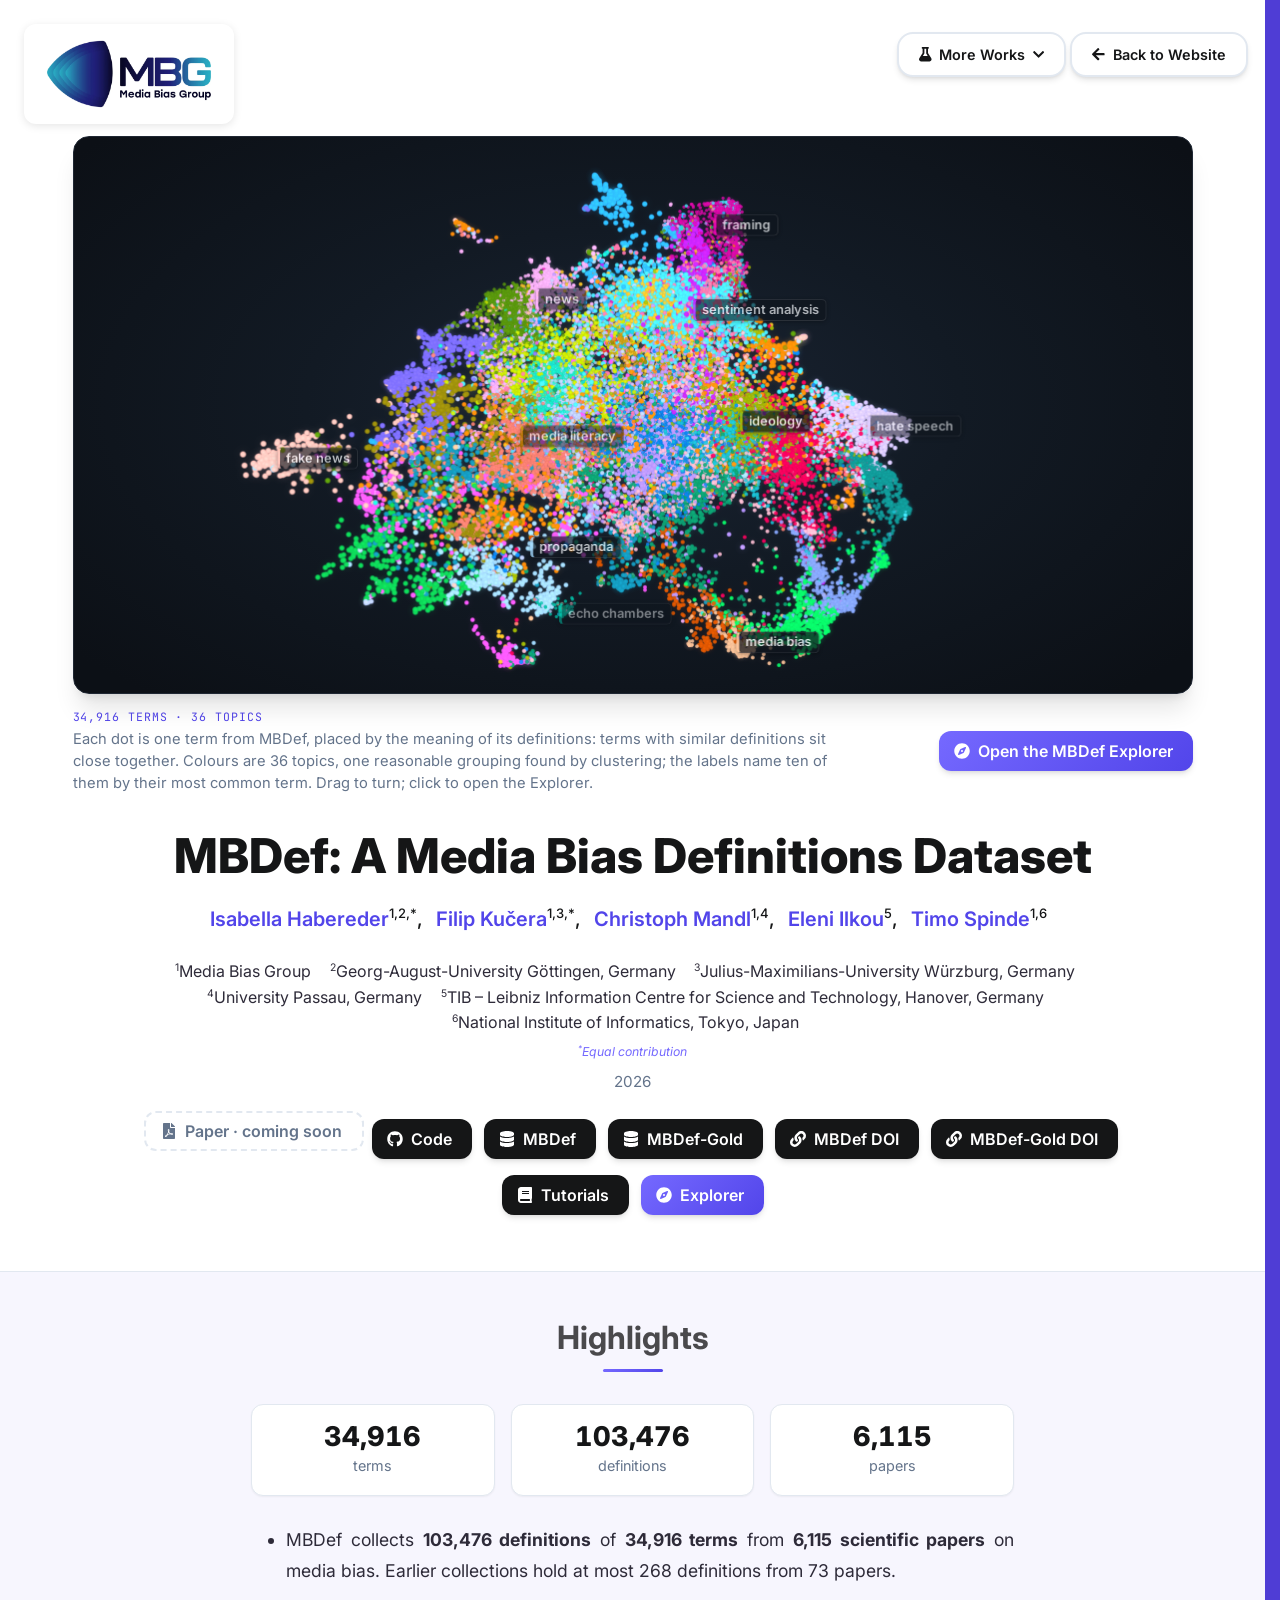
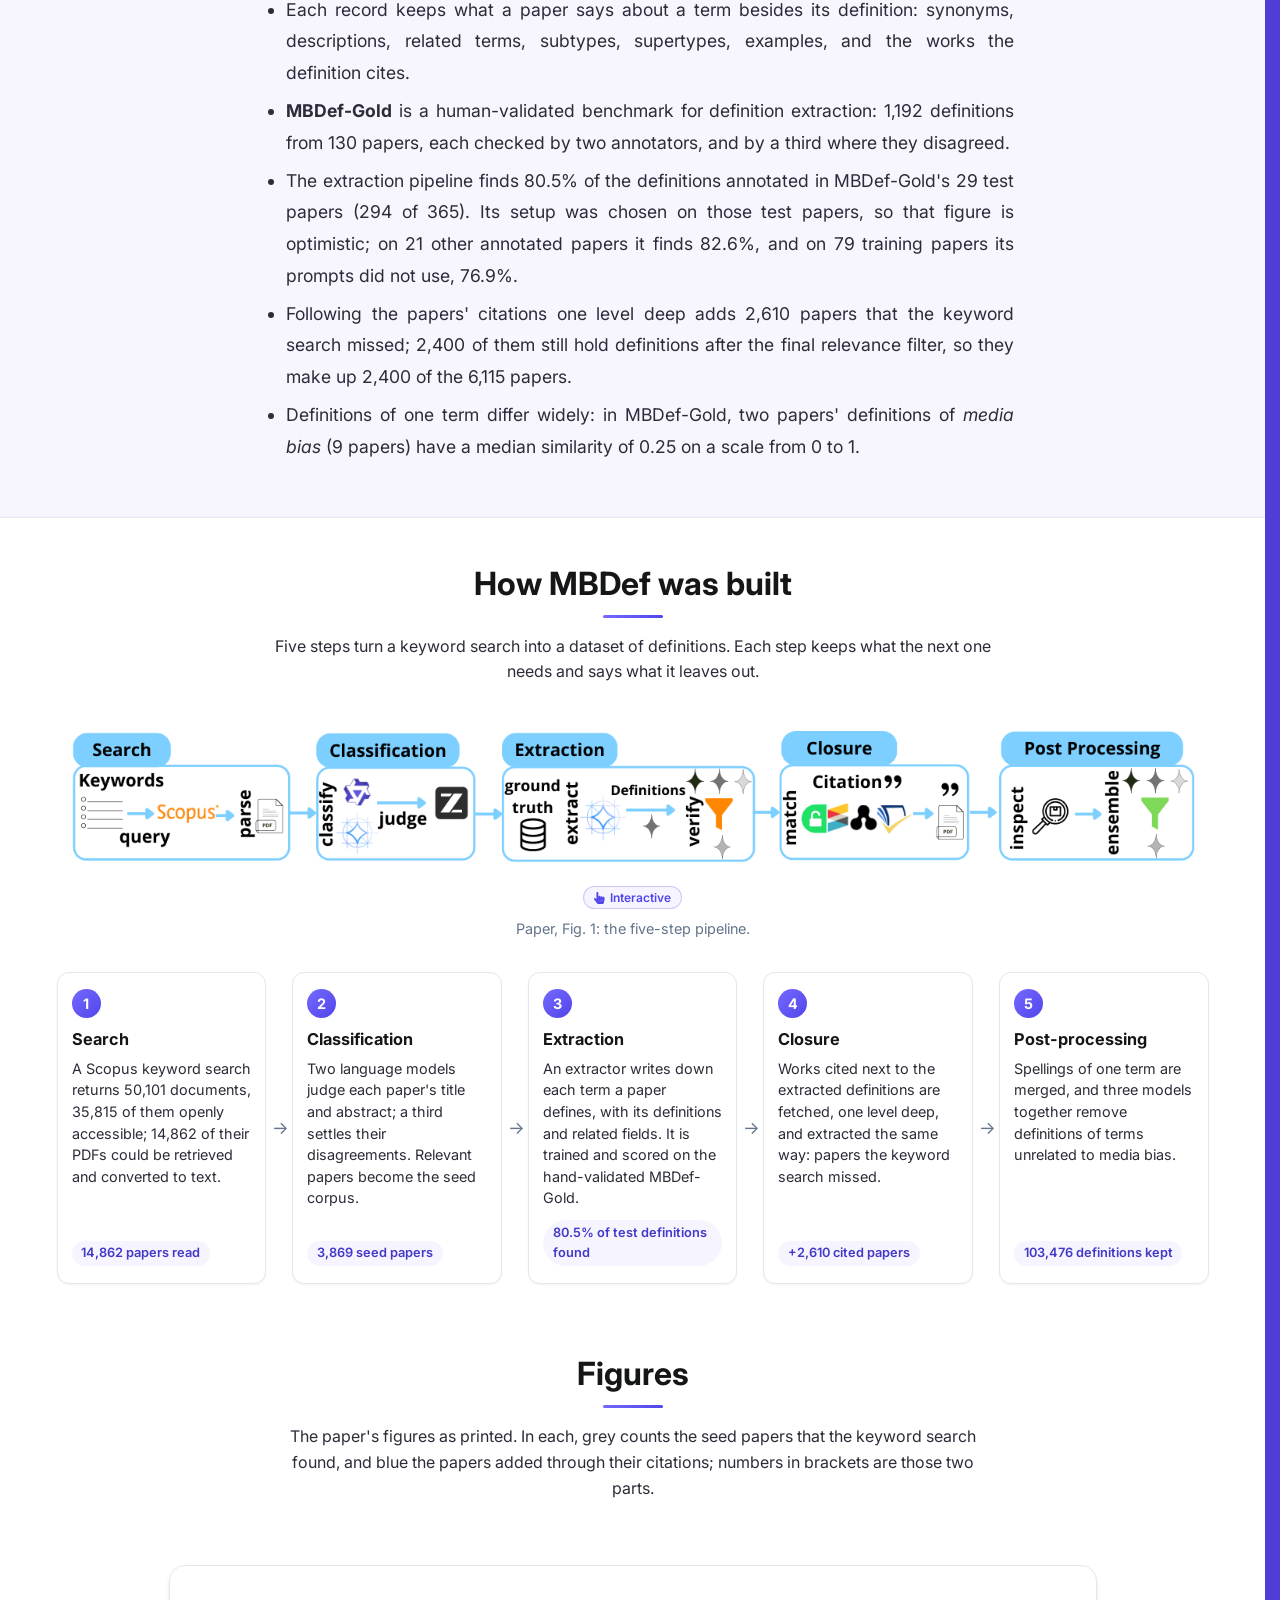
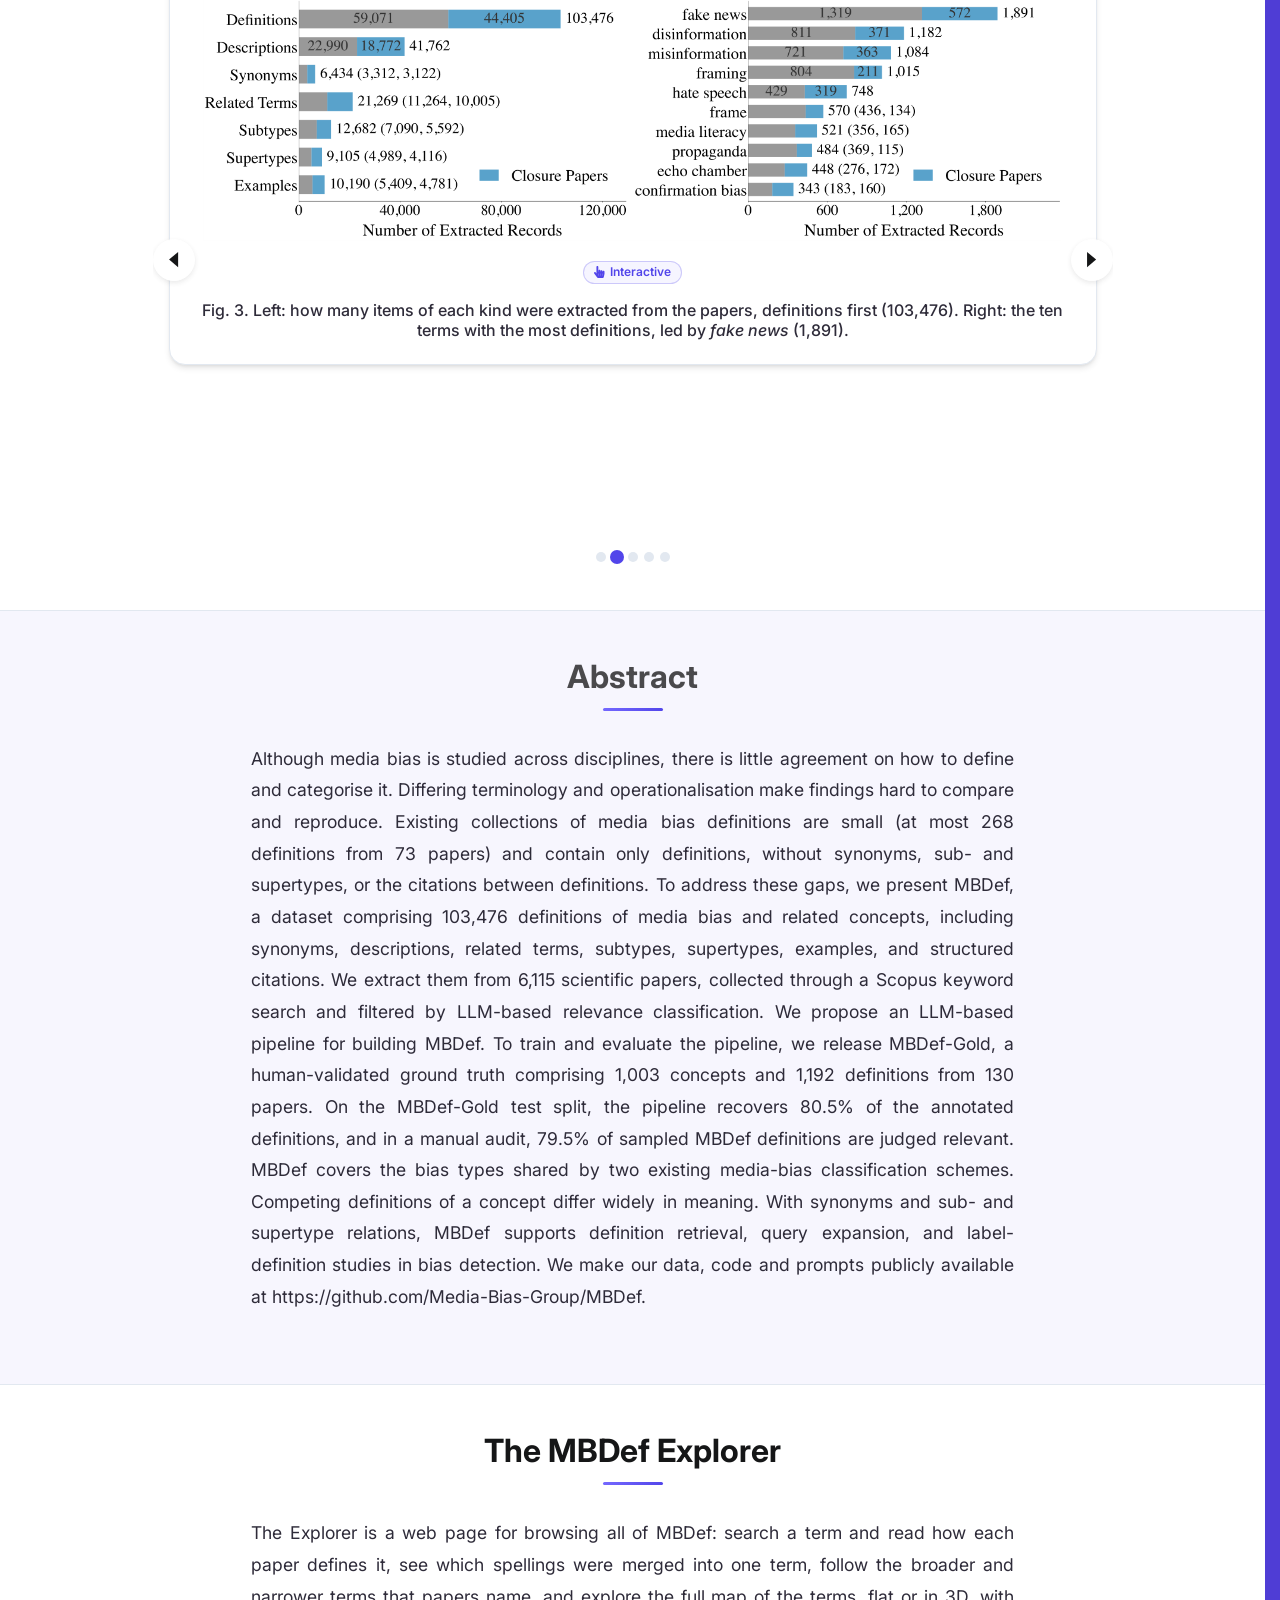
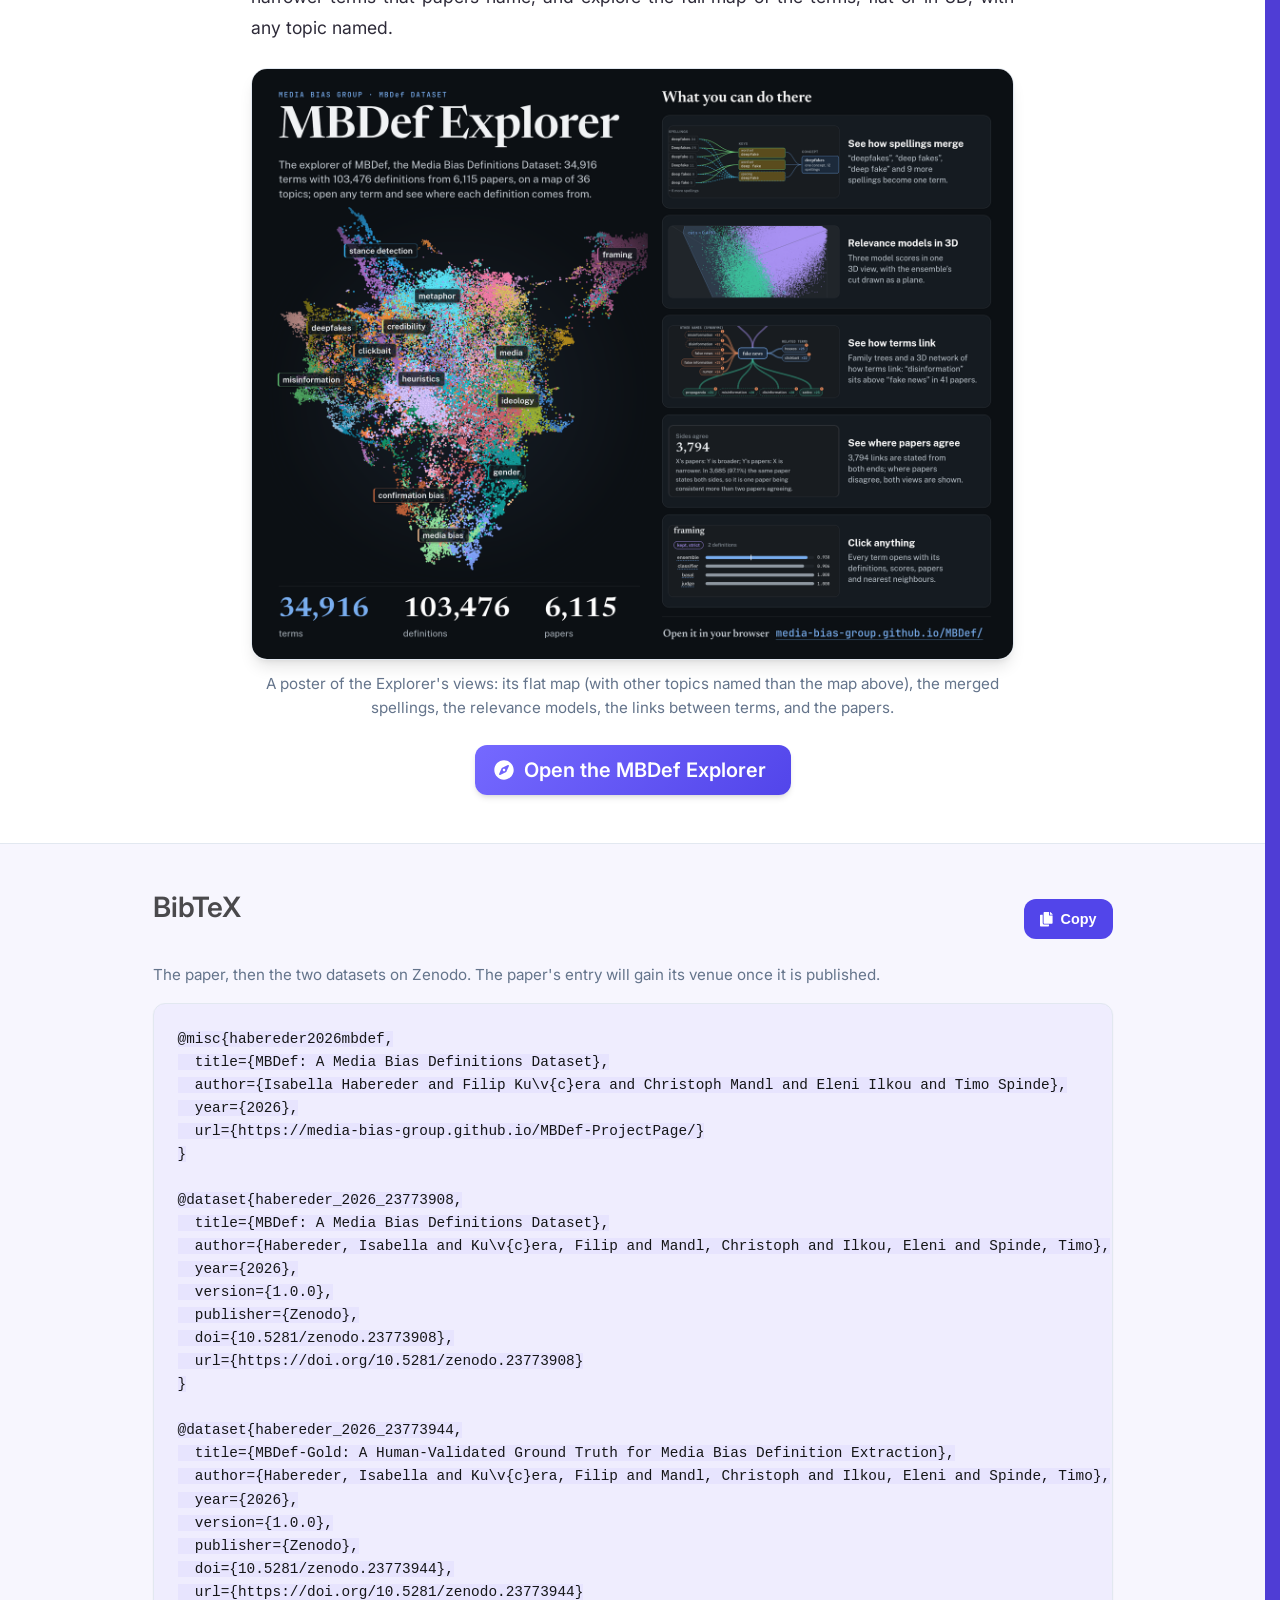
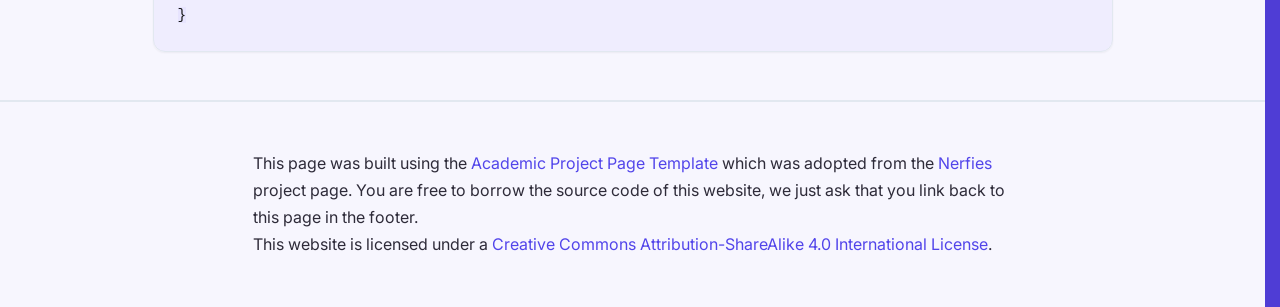
==== commit 1a5051bf: "The figures open in one seamless movement, and answer the pointer A click on a printed figure grows " ====
--- a/index.html
+++ b/index.html
@@ -391,8 +391,8 @@
         <h2 class="title is-3 has-text-centered">How MBDef was built</h2>
         <p class="section-lead">Five steps turn a keyword search into a dataset of definitions. Each step keeps what the next one needs and says what it leaves out.</p>
         <figure class="paper-figure wide">
-            <button type="button" class="fig-shot" data-open-fig="pipeline" aria-label="Open Fig. 1 interactively"><img src="static/images/paper/fig1.png" width="1476" height="205" loading="lazy"
-                 alt="The paper's Figure 1: the five-step pipeline: search, classification, extraction, closure and post-processing."><span class="fig-badge" aria-hidden="true"><i class="fas fa-hand-pointer"></i> Interactive</span></button>
+            <button type="button" class="fig-shot" data-open-fig="pipeline" aria-label="Open Fig. 1 interactively"><span class="fig-shot-pic"><img src="static/images/paper/fig1.png" width="1476" height="205" loading="lazy"
+                 alt="The paper's Figure 1: the five-step pipeline: search, classification, extraction, closure and post-processing."></span><span class="fig-badge" aria-hidden="true"><i class="fas fa-hand-pointer"></i> Interactive</span></button>
             <figcaption>Paper, Fig. 1: the five-step pipeline.</figcaption>
           </figure>
           <ol class="pipeline">
@@ -438,23 +438,23 @@
           <p class="section-lead">The paper's figures as printed. In each, grey counts the seed papers that the keyword search found, and blue the papers added through their citations; numbers in brackets are those two parts.</p>
           <div class="carousel results-carousel">
             <div class="item">
-              <button type="button" class="fig-shot" data-open-fig="disciplines" aria-label="Open Fig. 2 interactively"><img src="static/images/paper/fig2.png" width="1476" height="755" loading="lazy" alt="The paper's Figure 2: research disciplines of the 6,115 papers."><span class="fig-badge" aria-hidden="true"><i class="fas fa-hand-pointer"></i> Interactive</span></button>
+              <button type="button" class="fig-shot" data-open-fig="disciplines" aria-label="Open Fig. 2 interactively"><span class="fig-shot-pic"><img src="static/images/paper/fig2.png" width="1476" height="755" loading="lazy" alt="The paper's Figure 2: research disciplines of the 6,115 papers."></span><span class="fig-badge" aria-hidden="true"><i class="fas fa-hand-pointer"></i> Interactive</span></button>
               <h2 class="subtitle has-text-centered">Fig. 2. The research disciplines of the 6,115 papers, from OpenAlex, one field per paper. Most come from the social sciences (58.6%), where media bias is mainly studied; grey are seed papers, blue are papers added through their citations.</h2>
             </div>
             <div class="item">
-              <button type="button" class="fig-shot" data-open-fig="content" aria-label="Open Fig. 3 interactively"><img src="static/images/paper/fig3.png" width="1476" height="439" loading="lazy" alt="The paper's Figure 3: counts of extracted records by field, and the ten terms with the most definitions."><span class="fig-badge" aria-hidden="true"><i class="fas fa-hand-pointer"></i> Interactive</span></button>
+              <button type="button" class="fig-shot" data-open-fig="content" aria-label="Open Fig. 3 interactively"><span class="fig-shot-pic"><img src="static/images/paper/fig3.png" width="1476" height="439" loading="lazy" alt="The paper's Figure 3: counts of extracted records by field, and the ten terms with the most definitions."></span><span class="fig-badge" aria-hidden="true"><i class="fas fa-hand-pointer"></i> Interactive</span></button>
               <h2 class="subtitle has-text-centered">Fig. 3. Left: how many items of each kind were extracted from the papers, definitions first (103,476). Right: the ten terms with the most definitions, led by <i>fake news</i> (1,891).</h2>
             </div>
             <div class="item">
-              <button type="button" class="fig-shot" data-open-fig="coverage" aria-label="Open Fig. 4 interactively"><img src="static/images/paper/fig4.png" width="1476" height="538" loading="lazy" alt="The paper's Figure 4: how many MBDef papers define each of the eleven bias types that two published schemes share."><span class="fig-badge" aria-hidden="true"><i class="fas fa-hand-pointer"></i> Interactive</span></button>
+              <button type="button" class="fig-shot" data-open-fig="coverage" aria-label="Open Fig. 4 interactively"><span class="fig-shot-pic"><img src="static/images/paper/fig4.png" width="1476" height="538" loading="lazy" alt="The paper's Figure 4: how many MBDef papers define each of the eleven bias types that two published schemes share."></span><span class="fig-badge" aria-hidden="true"><i class="fas fa-hand-pointer"></i> Interactive</span></button>
               <h2 class="subtitle has-text-centered">Fig. 4. All eleven bias types that two published classification schemes share are defined in MBDef. Reporting-level types such as gatekeeping (37 papers) are well covered; language-level types are rarely defined under these names.</h2>
             </div>
             <div class="item">
-              <button type="button" class="fig-shot" data-open-fig="divergence" aria-label="Open Fig. 5 interactively"><img src="static/images/paper/fig5.png" width="972" height="384" loading="lazy" alt="The paper's Figure 5: similarity of definitions of the same term across papers, for ten terms."><span class="fig-badge" aria-hidden="true"><i class="fas fa-hand-pointer"></i> Interactive</span></button>
+              <button type="button" class="fig-shot" data-open-fig="divergence" aria-label="Open Fig. 5 interactively"><span class="fig-shot-pic"><img src="static/images/paper/fig5.png" width="972" height="384" loading="lazy" alt="The paper's Figure 5: similarity of definitions of the same term across papers, for ten terms."></span><span class="fig-badge" aria-hidden="true"><i class="fas fa-hand-pointer"></i> Interactive</span></button>
               <h2 class="subtitle has-text-centered">Fig. 5. How similar two papers' definitions of the same term are (DefScore, 0 to 1), in MBDef-Gold. Most pairs score low: the median for <i>media bias</i> is 0.25.</h2>
             </div>
             <div class="item">
-              <button type="button" class="fig-shot" data-open-fig="network" aria-label="Open Fig. 6 interactively"><img src="static/images/paper/fig6.png" width="1476" height="480" loading="lazy" alt="The paper's Figure 6: a network of narrower and broader terms around media bias, misinformation and propaganda."><span class="fig-badge" aria-hidden="true"><i class="fas fa-hand-pointer"></i> Interactive</span></button>
+              <button type="button" class="fig-shot" data-open-fig="network" aria-label="Open Fig. 6 interactively"><span class="fig-shot-pic"><img src="static/images/paper/fig6.png" width="1476" height="480" loading="lazy" alt="The paper's Figure 6: a network of narrower and broader terms around media bias, misinformation and propaganda."></span><span class="fig-badge" aria-hidden="true"><i class="fas fa-hand-pointer"></i> Interactive</span></button>
               <h2 class="subtitle has-text-centered">Fig. 6. Narrower-to-broader links that papers report between terms around <i>media bias</i>, <i>fake news</i> and <i>propaganda</i>; numbers count the papers behind each link.</h2>
             </div>
           </div>
@@ -522,6 +522,7 @@
   <!-- The interactive figures: each opens from its printed figure (a [data-open-fig] button) on this stage;
        static/js/figkit.js draws a figure on first open, static/js/index.js opens, steps through and closes the stage -->
   <dialog class="fig-stage" id="fig-stage" aria-labelledby="fig-stage-title" tabindex="-1">
+    <div class="fig-veil" aria-hidden="true"></div>
     <div class="fig-stage-inner">
       <header class="fig-stage-head">
         <div class="fig-stage-text">
--- a/static/css/mbdef.css
+++ b/static/css/mbdef.css
@@ -149,37 +149,59 @@
 }
 
 /* ---------------------------------------------------------------- printed figures that open into interactive ones */
-/* each printed figure is a button; a small pill under it says it opens (never over the figure's own content) */
+/* each printed figure is a button; a small pill under it says it opens (never over the figure's own content).
+   On hover the figure lifts towards the reader, glows faintly in the accent, and a light sweeps across it once. */
 .fig-shot {
   display: flex; flex-direction: column; align-items: center; gap: 0.6rem;
   width: 100%; padding: 0; margin: 0;
   border: 0; background: none; cursor: zoom-in; border-radius: var(--border-radius);
 }
-.fig-shot img { display: block; width: 100%; height: auto; transition: filter 0.25s; }
-.fig-shot:hover img { filter: brightness(0.97); }
-.fig-shot:focus-visible { outline: 2px solid var(--primary-color); outline-offset: 4px; }
+.fig-shot-pic {
+  position: relative; display: block; width: 100%; overflow: hidden; border-radius: 10px;
+  transition: transform 0.45s cubic-bezier(0.22, 1, 0.36, 1), box-shadow 0.45s cubic-bezier(0.22, 1, 0.36, 1);
+}
+.fig-shot-pic img { display: block; width: 100%; height: auto; }
+.fig-shot-pic::after { /* the sweep of light */
+  content: ''; position: absolute; inset: 0; pointer-events: none;
+  background: linear-gradient(105deg, rgba(255, 255, 255, 0) 35%, rgba(165, 156, 255, 0.22) 48%, rgba(255, 255, 255, 0.5) 50%, rgba(165, 156, 255, 0.22) 52%, rgba(255, 255, 255, 0) 65%);
+  transform: translateX(-110%);
+}
+.fig-shot:hover .fig-shot-pic, .fig-shot:focus-visible .fig-shot-pic {
+  transform: translateY(-3px) scale(1.012);
+  box-shadow: 0 0 0 1px rgba(82, 69, 234, 0.22), 0 18px 40px -18px rgba(82, 69, 234, 0.55);
+}
+.fig-shot:hover .fig-shot-pic::after, .fig-shot:focus-visible .fig-shot-pic::after { transform: translateX(110%); transition: transform 1.1s cubic-bezier(0.22, 1, 0.36, 1); }
+.fig-shot:active .fig-shot-pic { transform: translateY(-1px) scale(1.004); }
+.fig-shot:focus-visible { outline: none; }
+.fig-shot:focus-visible .fig-shot-pic { outline: 2px solid var(--primary-color); outline-offset: 3px; }
 .fig-badge {
   display: inline-flex; align-items: center; gap: 0.35rem;
   padding: 0.2rem 0.65rem; border-radius: 999px;
   font: 600 0.75rem/1.2 Inter, system-ui, sans-serif; color: var(--primary-color);
   background: var(--background-accent); border: 1px solid rgba(82, 69, 234, 0.25);
-  transition: color 0.2s, background 0.2s, transform 0.2s; pointer-events: none;
-}
-.fig-shot:hover .fig-badge, .fig-shot:focus-visible .fig-badge { color: #fff; background: var(--primary-color); transform: translateY(-1px); }
-
-/* the stage: the Explorer's dark ground, above the page; the page under it is dimmed and stays put */
+  transition: color 0.3s, background 0.3s, transform 0.45s cubic-bezier(0.22, 1, 0.36, 1); pointer-events: none;
+}
+.fig-shot:hover .fig-badge, .fig-shot:focus-visible .fig-badge { color: #fff; background: var(--primary-color); transform: translateY(-2px); }
+
+/* the stage: a full-screen <dialog> holding a veil over the page and the card; index.js moves both with the Web
+   Animations API (the card opens out of the printed figure). The page keeps its scrollbar space, so nothing shifts. */
+html { scrollbar-gutter: stable; }
 html.has-stage { overflow: hidden; }
 .fig-stage {
-  width: min(1240px, calc(100vw - 32px)); max-width: none; max-height: calc(100vh - 32px);
-  padding: 0; border: 1px solid rgba(255, 255, 255, 0.1); border-radius: 18px;
-  background: var(--stage-bg); color: var(--stage-ink); overflow: hidden;
-  box-shadow: 0 30px 80px rgba(0, 0, 0, 0.5);
-}
+  position: fixed; inset: 0; width: 100%; height: 100%; max-width: none; max-height: none;
+  margin: 0; padding: 16px; border: 0; background: transparent; color: var(--stage-ink); overflow: hidden;
+}
+.fig-stage[open] { display: grid; place-items: center; }
 .fig-stage:focus { outline: none; }
-.fig-stage::backdrop { background: rgba(8, 10, 16, 0.72); -webkit-backdrop-filter: blur(6px); backdrop-filter: blur(6px); }
-.fig-stage[open] .fig-stage-inner { animation: stageIn 0.35s cubic-bezier(0.2, 0.8, 0.2, 1); }
-@keyframes stageIn { from { opacity: 0; transform: translateY(12px) scale(0.985); } to { opacity: 1; transform: none; } }
-.fig-stage-inner { display: flex; flex-direction: column; max-height: calc(100vh - 34px); }
+.fig-stage::backdrop { background: transparent; }
+.fig-veil { position: fixed; inset: 0; background: rgba(8, 10, 16, 0.74); -webkit-backdrop-filter: blur(6px); backdrop-filter: blur(6px); }
+.fig-stage-inner {
+  position: relative; display: flex; flex-direction: column;
+  width: min(1240px, 100%); max-height: calc(100vh - 32px);
+  border: 1px solid rgba(255, 255, 255, 0.1); border-radius: 18px;
+  background: var(--stage-bg); box-shadow: 0 30px 80px rgba(0, 0, 0, 0.5); overflow: hidden;
+  transform-origin: 0 0; /* the morph lays the card over the printed figure from its top left */
+}
 .fig-stage-head {
   display: flex; align-items: flex-start; justify-content: space-between; gap: 1rem;
   padding: 1.1rem 1.25rem 0.9rem 1.5rem; border-bottom: 1px solid rgba(255, 255, 255, 0.08);
@@ -193,19 +215,16 @@
   appearance: none; cursor: pointer; width: 2.25rem; height: 2.25rem; border-radius: 50%;
   display: inline-flex; align-items: center; justify-content: center;
   color: var(--stage-ink); background: rgba(255, 255, 255, 0.06); border: 1px solid rgba(255, 255, 255, 0.14);
-}
-.fig-stage-btn:hover { background: rgba(165, 156, 255, 0.25); border-color: #a59cff; }
+  transition: background 0.2s, border-color 0.2s, transform 0.2s;
+}
+.fig-stage-btn:hover { background: rgba(165, 156, 255, 0.25); border-color: #a59cff; transform: translateY(-1px); }
 .fig-stage-btn:focus-visible { outline: 2px solid #a59cff; outline-offset: 2px; }
-.fig-stage-body { position: relative; overflow: auto; overscroll-behavior: contain; overflow-anchor: none; padding: 0.75rem 1.5rem 1.5rem; } /* no anchoring: a figure opens at its top */
-.fig-stage .fig-panel { transition: opacity 0.4s ease; }
-.fig-stage .fig-panel.is-arriving { opacity: 0; }
-/* the printed figure on its way from the page to the stage (index.js, flyIn) */
+.fig-stage-body { position: relative; flex: 1 1 auto; min-height: 0; overflow: auto; overscroll-behavior: contain; overflow-anchor: none; padding: 0.75rem 1.5rem 1.5rem; } /* no anchoring: a figure opens at its top */
+/* the printed figure on its way between the page and the stage (index.js) */
 .fig-ghost {
   position: fixed; z-index: 10; margin: 0; transform-origin: 0 0; border-radius: 10px;
-  background: #fff; box-shadow: 0 20px 50px rgba(0, 0, 0, 0.45);
-  transition: transform 0.5s cubic-bezier(0.2, 0.8, 0.2, 1), opacity 0.45s ease;
-}
-.fig-ghost.is-gone { opacity: 0; }
+  background: #fff; will-change: transform, filter, opacity; pointer-events: none;
+}
 
 /* the carousel: the figures differ in height, so keep the slides even; the template's dots vanish on white */
 .results-carousel .item img { background: #fff; max-height: 430px; object-fit: contain; }
@@ -236,8 +255,8 @@
   .map-drag { display: none; }
   .stat-row { gap: 0.5rem; }
   .stat { padding: 0.8rem 0.3rem; }
-  .fig-stage { width: 100vw; max-height: 100vh; height: 100vh; border-radius: 0; border: none; margin: 0; }
-  .fig-stage-inner { max-height: 100vh; height: 100%; }
+  .fig-stage { padding: 0; }
+  .fig-stage-inner { width: 100%; height: 100%; max-height: 100vh; border-radius: 0; border: none; }
   .fig-stage-head { padding: 0.8rem 0.75rem 0.7rem 1rem; }
   .fig-stage-title { font-size: 1.2rem; }
   .fig-stage-btn { width: 2rem; height: 2rem; }
--- a/static/css/figs.css
+++ b/static/css/figs.css
@@ -23,6 +23,7 @@
    caption explains it, so the panel is just the chart, what a click reveals, and the method one click away. */
 .fig-stage .fig-panel { margin: 0; padding: 0.5rem 0 0; background: transparent; border: none; box-shadow: none; min-height: 16rem; }
 .fig-stage .fig-panel.is-loading::after { left: 0; top: 0.5rem; }
+.fig-stage .fig-panel.is-arriving, .fig-stage .fig-panel.is-settling { pointer-events: none; } /* the figure answers the pointer once it has arrived and the pointer has moved */
 .fig-stage .fig-method { margin-top: 1.25rem; padding-top: 0.9rem; border-top: 1px solid var(--fig-grid); }
 
 /* ---------------------------------------------------------------- a panel */
--- a/static/css/figs/pipeline.css
+++ b/static/css/figs/pipeline.css
@@ -2,24 +2,33 @@
    card a step opens under it (static/js/figs/pipeline.js) */
 
 /* ---------------------------------------------------------------- the flow */
+/* quiet text (eyebrows, keys): --fig-faint is under 4.5:1 on the stage at these sizes; this grey passes on the stage
+   (5.5:1) and on the card (4.6:1) */
+.fig-panel[data-fig="pipeline"] { --pl-quiet: #808a99; --pl-lit: 0.2s cubic-bezier(0.22, 1, 0.36, 1); }
 .pl-chart { position: relative; }
 .pl-svg { display: block; overflow: visible; }
-.pl-band, .pl-sep, .pl-stream { pointer-events: none; }
+.pl-band, .pl-sep, .pl-stream, .pl-glow { pointer-events: none; }
 .pl-seed { fill-opacity: 0.85; }
-.pl-col { fill: var(--fig-accent); fill-opacity: 0; cursor: pointer; transition: fill-opacity 0.15s; }
-.pl-col.is-hov { fill-opacity: 0.04; }
+.pl-col { fill: var(--fig-accent); fill-opacity: 0; cursor: pointer; transition: fill-opacity var(--pl-lit); }
+.pl-col.is-hov { fill-opacity: 0.045; }
 .pl-col.is-sel { fill-opacity: 0.075; }
 .pl-sep { stroke: var(--fig-grid); stroke-width: 1; }
 
-/* a stream that leaves (or joins) the band, with its count */
+/* a stream that leaves (or joins) the band, with its count; outside the lit column it dims, and the one under the
+   pointer (or chosen) glows down to its count */
 .pl-ev, .fig-panel .pl-ev:focus-visible { cursor: pointer; outline: none; } /* the ring is the hit area's stroke */
+.pl-ev { transition: opacity var(--pl-lit); }
+.pl-ev.is-dim { opacity: 0.4; }
 .pl-hit { fill: transparent; stroke: none; }
 .pl-ev:focus-visible .pl-hit { stroke: var(--fig-accent); stroke-width: 2; }
-.pl-ev:hover .pl-stream, .pl-ev:focus-visible .pl-stream { filter: brightness(1.4); }
-.fig-body text.pl-lab-n { font-family: var(--fig-display); font-size: 18px; font-weight: 600; fill: var(--fig-ink); font-variant-numeric: tabular-nums; }
-.fig-body text.pl-lab-c { font-size: 12px; fill: var(--fig-muted); }
+.pl-glow { opacity: 0; transition: opacity var(--pl-lit); }
+.pl-ev.is-on .pl-glow { opacity: 1; }
+.fig-body text.pl-lab-n { font-family: var(--fig-display); font-size: 18px; font-weight: 600; fill: var(--fig-ink); font-variant-numeric: tabular-nums; transition: fill var(--pl-lit); }
+.fig-body text.pl-lab-c { font-size: 12px; fill: var(--fig-muted); transition: fill var(--pl-lit); }
 .fig-body .is-cited text.pl-lab-n { fill: var(--fig-closure); }
-.fig-body .pl-ev:hover text.pl-lab-n, .fig-body .pl-ev:focus-visible text.pl-lab-n { fill: var(--fig-accent); }
+.fig-body .pl-ev.is-on text.pl-lab-n { fill: #fff; }
+.fig-body .pl-ev.is-on.is-cited text.pl-lab-n { fill: #8cc6ef; }
+.fig-body .pl-ev.is-on text.pl-lab-c { fill: var(--fig-ink); }
 
 /* the search results, written on the start of the band */
 .fig-body text.pl-in-n { font-family: var(--fig-display); font-size: 17px; font-weight: 600; fill: var(--fig-panel); }
@@ -31,19 +40,22 @@
   position: absolute; pointer-events: auto; display: flex; flex-direction: column; align-items: flex-start; gap: 1px;
   margin: 0; padding: 0.55rem 0 0.2rem; text-align: left; cursor: pointer;
   appearance: none; background: none; border: 0; border-top: 2px solid var(--fig-line); border-radius: 0;
-  color: var(--fig-ink); font: inherit; transition: border-color 0.15s, opacity 0.3s;
+  color: var(--fig-ink); font: inherit; transition: border-color var(--pl-lit), opacity var(--pl-lit);
 }
-.pl-step:hover, .pl-step.is-hov { border-top-color: var(--fig-muted); }
+.pl-step.is-hov { border-top-color: var(--fig-ink); }
 .pl-step[aria-expanded="true"] { border-top-color: var(--fig-accent); }
-.pl-step.is-wait { opacity: 0.35; }
+.pl-step.is-dim { opacity: 0.45; }
 .pl-step:focus-visible { outline: 2px solid var(--fig-accent); outline-offset: 3px; border-radius: 4px; }
-.pl-eb { font-family: var(--fig-mono); font-size: 11px; letter-spacing: 0.1em; text-transform: uppercase; color: var(--fig-faint); }
-.pl-step[aria-expanded="true"] .pl-eb { color: var(--fig-accent); }
+.pl-eb { font-family: var(--fig-mono); font-size: 11px; letter-spacing: 0.1em; text-transform: uppercase; color: var(--pl-quiet); transition: color var(--pl-lit); }
+.pl-step.is-hov .pl-eb, .pl-step[aria-expanded="true"] .pl-eb { color: var(--fig-accent); }
 .pl-nm { font-size: 15px; font-weight: 600; line-height: 1.3; color: var(--fig-ink); }
 .pl-num { font-family: var(--fig-display); font-size: 28px; font-weight: 600; line-height: 1.1; color: #fff; font-variant-numeric: tabular-nums; margin-top: 0.15rem; }
 .pl-unit { font-size: 12.5px; color: var(--fig-muted); line-height: 1.3; }
 .pl-sub { font-size: 12px; color: var(--fig-muted); line-height: 1.35; }
 .pl-c { color: var(--fig-closure); }
+/* while the flow runs in, a step's numbers wait faintly until the front reaches its column */
+.pl-num, .pl-unit, .pl-sub { transition: opacity 0.28s ease-out; }
+.pl-step.is-wait .pl-num, .pl-step.is-wait .pl-unit, .pl-step.is-wait .pl-sub { opacity: 0.3; }
 
 /* ---------------------------------------------------------------- the card a step opens */
 .pl-card {
@@ -65,13 +77,13 @@
 .pl-card b { color: var(--fig-ink); }
 .pl-card i { color: var(--fig-ink); }
 .pl-kv { display: grid; grid-template-columns: 3.6rem minmax(0, 1fr); gap: 0.35rem 0.75rem; margin: 0; font-size: 0.85rem; line-height: 1.5; }
-.pl-kv dt { font-family: var(--fig-mono); font-size: 0.68rem; letter-spacing: 0.1em; text-transform: uppercase; color: var(--fig-faint); padding-top: 0.2rem; }
+.pl-kv dt { font-family: var(--fig-mono); font-size: 0.7rem; letter-spacing: 0.1em; text-transform: uppercase; color: var(--pl-quiet); padding-top: 0.2rem; }
 .pl-kv dd { margin: 0; color: var(--fig-muted); }
 .pl-cap { font-size: 0.8rem !important; color: var(--fig-muted) !important; }
 
 /* a stacked bar and its key */
 .pl-barbox { margin: 0 0 0.9rem; }
-.pl-bar-t { display: block; margin-bottom: 0.3rem; font-family: var(--fig-mono); font-size: 0.68rem; letter-spacing: 0.08em; text-transform: uppercase; color: var(--fig-faint); }
+.pl-bar-t { display: block; margin-bottom: 0.3rem; font-family: var(--fig-mono); font-size: 0.7rem; letter-spacing: 0.08em; text-transform: uppercase; color: var(--pl-quiet); }
 .pl-bar { display: flex; height: 14px; border-radius: 4px; overflow: hidden; gap: 1px; background: var(--fig-grid); }
 .pl-bar i { display: block; min-width: 2px; }
 .pl-bar-k { display: flex; flex-wrap: wrap; gap: 0.25rem 0.9rem; margin-top: 0.4rem; font-size: 0.8rem; color: var(--fig-muted); }
@@ -93,7 +105,7 @@
 .pl-rtrack i.is-opt { background: repeating-linear-gradient(135deg, var(--fig-seed) 0 5px, rgba(163, 172, 184, 0.45) 5px 9px); }
 .pl-rv { color: var(--fig-muted); font-variant-numeric: tabular-nums; white-space: nowrap; }
 .pl-rv b { font-family: var(--fig-display); font-size: 1rem; }
-.pl-raxis { display: flex; justify-content: space-between; margin: 0 8.2rem 0 5.2rem; font-family: var(--fig-mono); font-size: 0.68rem; color: var(--fig-faint); }
+.pl-raxis { display: flex; justify-content: space-between; margin: 0 8.2rem 0 5.2rem; font-family: var(--fig-mono); font-size: 0.7rem; color: var(--pl-quiet); }
 
 /* papers behind a step */
 .pl-papers p { margin: 0 0 0.35rem; font-size: 0.86rem; line-height: 1.5; color: var(--fig-muted); }
@@ -112,5 +124,5 @@
   .pl-raxis { margin: 0 7.05rem 0 4.65rem; }
 }
 @media (prefers-reduced-motion: reduce) {
-  .pl-col, .pl-step { transition: none; }
+  .pl-col, .pl-step, .pl-ev, .pl-glow, .pl-eb, .pl-num, .pl-unit, .pl-sub, .fig-body text.pl-lab-n, .fig-body text.pl-lab-c { transition: none; }
 }
--- a/static/css/figs/disciplines.css
+++ b/static/css/figs/disciplines.css
@@ -1,7 +1,15 @@
 /* styles of the disciplines figure (static/js/figs/disciplines.js): the printed columns with their inset; on a narrow
-   screen the same bars as rows; the papers list a click opens */
-
-.dsc { --rsv: 7.6rem; --ax: 58px; position: relative; }
+   screen the same bars as rows; the papers list a click opens. The entrance is played from the script (k.onArrive);
+   here are the lit and dimmed states of hover, focus and a tap. */
+
+.dsc {
+  --rsv: 7.6rem; --ax: 58px;
+  --quiet: #7d8796;              /* small quiet text: --fig-faint lightened to 4.5:1 and more on the stage */
+  --dim: 0.36;                   /* the marks beside the lit one */
+  --t: 0.2s ease;                /* every hover change */
+  --slide: 0.24s cubic-bezier(0.22, 1, 0.36, 1);   /* a guide or a slice moving to the next mark */
+  position: relative;
+}
 :where(.dsc) button { appearance: none; font: inherit; color: inherit; background: none; border: 0; margin: 0; padding: 0; text-align: inherit; cursor: pointer; }
 .dsc-sw, .dsc-key i, .dsc-dot { display: inline-block; flex: none; border-radius: 2px; }
 .dsc-sw.s, .dsc-key i.s, .dsc-dot.s, .dsc-s { background: var(--fig-seed); }
@@ -13,13 +21,17 @@
 .dsc-key i { width: 10px; height: 10px; margin-right: 0.45rem; vertical-align: -1px; }
 
 /* ---------------------------------------------------------------- the bars: seed grey, cited blue, the parts inside where they fit */
-.dsc-v, .dsc-h { display: flex; overflow: hidden; flex: none; }
-.dsc-v i, .dsc-h i { display: flex; align-items: center; justify-content: center; flex: none; font-style: normal; min-width: 0; min-height: 0; }
-.dsc-in { display: none; font: 600 12px/1 Inter, system-ui, sans-serif; color: #0d141d; font-variant-numeric: tabular-nums; white-space: nowrap; }
+.dsc-v, .dsc-h { display: flex; overflow: hidden; flex: none; transition: opacity var(--t), filter var(--t); }
+.dsc-v i, .dsc-h i { position: relative; display: flex; align-items: center; justify-content: center; flex: none; font-style: normal; min-width: 0; min-height: 0; }
+.dsc-in, .dsc-band span { font: 600 12px/1 Inter, system-ui, sans-serif; color: #0d141d; font-variant-numeric: tabular-nums; white-space: nowrap; }
+.dsc-in { display: none; transition: opacity var(--t); }
 .is-in > .dsc-cell .dsc-in, .is-in > .dsc-track .dsc-in { display: inline; }
 .is-in > .dsc-cell .dsc-pair, .is-in > .dsc-track .dsc-pair { display: none; }
 .dsc-dg { font: 600 11px/0 Inter, system-ui, sans-serif; color: var(--fig-warm); margin-left: 1px; vertical-align: 0.45em; }
 .dsc-pair { font-size: 11.5px; color: var(--fig-muted); font-variant-numeric: tabular-nums; }
+.dsc-pair span { transition: color var(--t); }
+.is-hot .dsc-pair .ps { color: var(--fig-ink); }
+.is-hot .dsc-pair .pc { color: var(--fig-closure); }
 
 /* ---------------------------------------------------------------- wide: the columns */
 .dsc-cols {
@@ -27,7 +39,8 @@
   grid-template-columns: var(--ax) repeat(12, minmax(0, 1fr)); grid-template-rows: var(--ph) auto;
 }
 .dsc-yax { grid-row: 1; grid-column: 1; position: relative; }
-.dsc-ytick { position: absolute; right: 9px; transform: translateY(50%); font: 11px/1 var(--fig-mono); color: var(--fig-faint); }
+.dsc-ytick { position: absolute; right: 9px; transform: translateY(50%); font: 11px/1 var(--fig-mono); color: var(--quiet); transition: opacity var(--t); }
+.dsc-ytick.is-near { opacity: 0; }
 .dsc-ytitle {
   position: absolute; left: 0; top: 50%; transform: translateY(-50%) rotate(180deg); writing-mode: vertical-rl;
   font-size: 11.5px; color: var(--fig-muted); white-space: nowrap;
@@ -35,20 +48,49 @@
 .dsc-grid { grid-row: 1; grid-column: 2 / -1; position: relative; border-bottom: 1px solid var(--fig-line); pointer-events: none; }
 .dsc-grid i { position: absolute; left: 0; right: 0; height: 1px; background: var(--fig-grid); }
 
-.dsc-col { grid-row: 1 / span 2; display: grid; grid-template-rows: var(--ph) auto; min-width: 0; border-radius: 8px; z-index: 1; }
-.dsc-col:hover { background: rgba(255, 255, 255, 0.035); }
+/* a lit column's guide line to the axis, and its value there; they slide to the next column */
+.dsc-guide {
+  position: absolute; left: 0; height: 0; border-top: 1px dashed rgba(232, 235, 238, 0.42); opacity: 0;
+  transition: opacity var(--t), bottom var(--slide), width var(--slide);
+}
+.dsc-yval {
+  position: absolute; right: 2px; transform: translateY(50%); padding: 3px 5px; border-radius: 4px;
+  font: 600 11px/1 var(--fig-mono); color: #fff; font-variant-numeric: tabular-nums;
+  background: var(--fig-panel-2); border: 1px solid rgba(232, 235, 238, 0.28); opacity: 0;
+  transition: opacity var(--t), bottom var(--slide);
+}
+.dsc-guide.on, .dsc-yval.on { opacity: 1; }
+
+.dsc-col {
+  grid-row: 1 / span 2; display: grid; grid-template-rows: var(--ph) auto; min-width: 0; border-radius: 8px; z-index: 1;
+  transition: background-color var(--t);
+}
+.dsc-col.is-hot { background: rgba(255, 255, 255, 0.04); }
 .dsc-col:focus-visible { outline: 2px solid var(--fig-accent); outline-offset: -2px; }
 .dsc-cell { display: flex; flex-direction: column; justify-content: flex-end; align-items: center; min-height: 0; }
-.dsc-top { display: flex; flex-direction: column; align-items: center; margin-bottom: 5px; line-height: 1.2; white-space: nowrap; }
+.dsc-top {
+  display: flex; flex-direction: column; align-items: center; margin-bottom: 5px; line-height: 1.2; white-space: nowrap; transition: opacity var(--t);
+  text-shadow: 0 0 3px var(--stage-bg, #0c1016), 0 0 6px var(--stage-bg, #0c1016);   /* a guide line passing behind breaks around the numbers */
+}
 .dsc-top b { font: 600 15px/1.15 var(--fig-display); color: #fff; font-variant-numeric: tabular-nums; }
-.dsc-v { flex-direction: column-reverse; width: 64%; max-width: 76px; height: calc(var(--ph) * var(--f)); min-height: 2px; border-radius: 3px 3px 0 0; transform-origin: bottom; }
+.dsc-v { flex-direction: column-reverse; width: 64%; max-width: 76px; height: calc(var(--ph) * var(--f)); min-height: 2px; border-radius: 3px 3px 0 0; }
 .dsc-v i + i { box-shadow: inset 0 -1px 0 rgba(12, 16, 22, 0.55); }
-.dsc-col:hover .dsc-v { filter: brightness(1.12); }
-.dsc-name { padding: 9px 3px 4px; font-size: 12px; line-height: 1.25; color: var(--fig-muted); text-align: center; overflow-wrap: break-word; }
-.dsc-col:hover .dsc-name { color: var(--fig-ink); }
+.dsc-name { padding: 9px 3px 4px; font-size: 12px; line-height: 1.25; color: var(--fig-muted); text-align: center; overflow-wrap: break-word; transition: color var(--t), opacity var(--t); }
 .dsc-col.is-open .dsc-name { color: #fff; font-weight: 600; }
 .dsc.is-tight .dsc-name { padding: 9px 1px 4px; font-size: 11px; hyphens: auto; }
 .dsc-cols .dsc-key { grid-row: 1; grid-column: 12 / -1; justify-self: end; align-self: start; flex-direction: column; margin: 0 4px 0 0; z-index: 2; pointer-events: none; }
+
+/* lit: the column brightens, its name and its two parts' numbers light up; the other columns step back */
+.dsc-col.is-hot .dsc-v, .dsc-sub.is-hot .dsc-h, .dsc-rb.is-hot .dsc-h { filter: brightness(1.1) saturate(1.08); }
+.dsc-col.is-hot .dsc-name { color: #fff; }
+.dsc-cols.is-hl .dsc-col:not(.is-hot) .dsc-v { opacity: var(--dim); }
+.dsc-cols.is-hl .dsc-col:not(.is-hot) :is(.dsc-top, .dsc-name) { opacity: 0.45; }
+.dsc-cols.is-hl-sub .dsc-col:not(.is-open) .dsc-v { opacity: 0.55; }
+.dsc-cols.is-hl-sub .dsc-col:not(.is-open) :is(.dsc-top, .dsc-name) { opacity: 0.6; }
+/* another column lit: the inset's content steps back too (its card stays, over the grid) */
+.dsc-inset > * { transition: opacity var(--t); }
+.dsc-cols.is-hl:not(.is-hl-open) .dsc-inset > * { opacity: 0.4; }
+.dsc-cols.is-hl:not(.is-hl-open) .dsc-lead { opacity: 0.35; }
 
 /* the inset, where the print has it: over the small columns, tied to its column by dashed lines */
 .dsc-inset {
@@ -56,28 +98,35 @@
   padding: 0.65rem 1rem 0.55rem 0.75rem; background: var(--fig-panel); border: 1px solid var(--fig-line); border-radius: 14px;
   box-shadow: 0 14px 34px -16px rgba(0, 0, 0, 0.7);
 }
-.dsc-lead { position: absolute; inset: 0; width: 100%; height: 100%; overflow: visible; pointer-events: none; z-index: 2; }
-.dsc-lead line { stroke: var(--fig-muted); stroke-width: 1; stroke-dasharray: 4 4; opacity: 0.7; }
+.dsc-lead { position: absolute; inset: 0; width: 100%; height: 100%; overflow: visible; pointer-events: none; z-index: 2; transition: opacity var(--t); }
+.dsc-lead line { stroke: var(--fig-muted); stroke-width: 1; stroke-dasharray: 4 4; opacity: 0.7; transition: opacity var(--t), stroke var(--t); }
+.dsc-cols:is(.is-hl-open, .is-hl-sub) .dsc-lead line { stroke: var(--fig-ink); opacity: 1; }
 .dsc-ih { display: flex; align-items: center; gap: 0.4rem 0.75rem; flex-wrap: wrap; min-height: 28px; margin: 0 0 0.35rem 0.4rem; }
 .dsc-it { font: 600 1.05rem/1.2 var(--fig-display); color: #fff; }
-.dsc-src { font: 11px/1.2 var(--fig-mono); letter-spacing: 0.03em; color: var(--fig-faint); cursor: help; }
+.dsc-src { font: 11px/1.2 var(--fig-mono); letter-spacing: 0.03em; color: var(--quiet); cursor: help; }
 .dsc .dsc-pbtn {
   margin-left: auto; padding: 5px 12px; border-radius: 999px; font-size: 12px; font-weight: 600; line-height: 1.2;
   color: var(--fig-accent); background: rgba(165, 156, 255, 0.08); border: 1px solid rgba(165, 156, 255, 0.35);
+  transition: color var(--t), background-color var(--t), border-color var(--t);
 }
 .dsc .dsc-pbtn:hover { color: #fff; background: rgba(165, 156, 255, 0.18); }
 .dsc .dsc-pbtn[aria-pressed="true"] { color: #fff; background: rgba(165, 156, 255, 0.28); border-color: var(--fig-accent); }
 
 .dsc-subs { display: flex; flex-direction: column; gap: 1px; }
-.dsc-sub { display: grid; grid-template-columns: minmax(0, 34%) minmax(0, 1fr); align-items: center; column-gap: 0.7rem; min-height: 30px; padding: 3px 6px; border-radius: 6px; }
-.dsc-sub:hover, .dsc-sub:focus-visible { background: var(--fig-panel-2); }
+.dsc-sub {
+  display: grid; grid-template-columns: minmax(0, 34%) minmax(0, 1fr); align-items: center; column-gap: 0.7rem; min-height: 30px; padding: 3px 6px; border-radius: 6px;
+  transition: background-color var(--t), opacity var(--t);
+}
+.dsc-sub.is-hot { background: var(--fig-panel-2); }
 .dsc-sub[aria-pressed="true"] { background: rgba(165, 156, 255, 0.16); box-shadow: inset 2px 0 0 var(--fig-accent); }
+.dsc-subs.is-hl .dsc-sub:not(.is-hot) { opacity: 0.42; }
 .dsc-sub.is-static { cursor: default; }
 .dsc-sub:focus-visible, .dsc .dsc-pbtn:focus-visible, .dsc-rb:focus-visible, .dsc .dsc-x:focus-visible { outline: 2px solid var(--fig-accent); outline-offset: 1px; }
-.dsc-sname { text-align: right; font-size: 12.5px; line-height: 1.2; color: var(--fig-ink); }
-.dsc-sub[aria-pressed="true"] .dsc-sname { color: #fff; font-weight: 600; }
+.dsc-sname { text-align: right; font-size: 12.5px; line-height: 1.2; color: var(--fig-ink); transition: color var(--t); }
+.dsc-sub.is-hot .dsc-sname, .dsc-sub[aria-pressed="true"] .dsc-sname { color: #fff; }
+.dsc-sub[aria-pressed="true"] .dsc-sname { font-weight: 600; }
 .dsc-track { display: flex; align-items: center; min-width: 0; }
-.dsc-h { height: 16px; width: calc((100% - var(--rsv)) * var(--f)); min-width: 2px; border-radius: 0 3px 3px 0; transform-origin: left; }
+.dsc-h { height: 16px; width: calc((100% - var(--rsv)) * var(--f)); min-width: 2px; border-radius: 0 3px 3px 0; }
 .dsc-h i + i { box-shadow: inset 1px 0 0 rgba(12, 16, 22, 0.55); }
 .dsc-end { margin-left: 7px; white-space: nowrap; font-variant-numeric: tabular-nums; }
 .dsc-end b { font: 600 14px/1 var(--fig-display); color: #fff; }
@@ -85,14 +134,33 @@
 .dsc-iax { display: grid; grid-template-columns: minmax(0, 34%) minmax(0, 1fr); column-gap: 0.7rem; padding: 0 6px; }
 .dsc-iticks { position: relative; height: 18px; }
 .dsc-iticks::before { content: ''; position: absolute; left: 0; top: 0; width: calc(100% - var(--rsv)); height: 1px; background: var(--fig-line); }
-.dsc-iticks span { position: absolute; top: 4px; transform: translateX(-50%); font: 11px/1 var(--fig-mono); color: var(--fig-faint); }
+.dsc-iticks span { position: absolute; top: 4px; transform: translateX(-50%); font: 11px/1 var(--fig-mono); color: var(--quiet); }
 .dsc-iticks span:first-child { transform: none; }
+
+/* a lit subfield's slice of its field's bar: the rest of the bar darkens, the slice keeps its colour and its count */
+.dsc-col .dsc-v i::after, .dsc-rb .dsc-h i::after {
+  content: ''; position: absolute; inset: 0; z-index: 0; background: rgba(12, 16, 22, 0.68); opacity: 0;
+  transition: opacity var(--t); pointer-events: none;
+}
+.dsc-band {
+  position: absolute; z-index: 1; display: flex; align-items: center; justify-content: center; overflow: hidden;
+  box-shadow: inset 0 0 0 1px rgba(255, 255, 255, 0.7); opacity: 0; pointer-events: none;
+  transition: opacity var(--t), bottom var(--slide), height var(--slide), left var(--slide), width var(--slide);
+}
+.dsc-v .dsc-band { left: 0; right: 0; bottom: 0; height: 0; }
+.dsc-h .dsc-band { top: 0; bottom: 0; left: 0; width: 0; }
+.dsc-s > .dsc-band { background: var(--fig-seed); }
+.dsc-c > .dsc-band { background: var(--fig-closure); }
+.is-sliced .dsc-v i::after, .is-sliced .dsc-h i::after, .is-sliced .dsc-band { opacity: 1; }
+.is-sliced .dsc-in { opacity: 0; }
 
 /* ---------------------------------------------------------------- narrow: the same bars as rows, a field opened in place */
 .dsc-rows { display: flex; flex-direction: column; gap: 2px; }
-.dsc-rb { display: grid; gap: 3px; width: 100%; padding: 6px 8px; border-radius: 8px; }
-.dsc-rb:hover { background: rgba(255, 255, 255, 0.035); }
-.dsc-rname { font-size: 13px; line-height: 1.3; color: var(--fig-ink); }
+.dsc-rb { display: grid; gap: 3px; width: 100%; padding: 6px 8px; border-radius: 8px; transition: background-color var(--t), opacity var(--t); }
+.dsc-rb.is-hot { background: rgba(255, 255, 255, 0.04); }
+.dsc-rows.is-hl .dsc-rb:not(.is-hot) { opacity: 0.45; }
+.dsc-rname { font-size: 13px; line-height: 1.3; color: var(--fig-ink); transition: color var(--t); }
+.dsc-rb.is-hot .dsc-rname { color: #fff; }
 .dsc-rb .dsc-h { height: 18px; }
 .dsc-row.is-open { background: rgba(255, 255, 255, 0.03); border-radius: 10px; margin: 2px 0 4px; }
 .dsc-row.is-open > .dsc-rb .dsc-rname { color: #fff; font-weight: 600; }
@@ -101,6 +169,7 @@
 .dsc-open .dsc-ih:empty { display: none; }
 .dsc-open .dsc-sub { grid-template-columns: minmax(0, 1fr); row-gap: 3px; padding: 4px 6px; }
 .dsc-open .dsc-sname { text-align: left; font-size: 12.5px; color: var(--fig-muted); }
+.dsc-open .dsc-sub.is-hot .dsc-sname { color: #fff; }
 
 /* ---------------------------------------------------------------- the papers list */
 .dsc-pp { margin-top: 0.9rem; padding: 0.75rem 0.9rem 0.85rem; border: 1px solid var(--fig-line); border-radius: 12px; background: rgba(255, 255, 255, 0.02); scroll-margin: 12px; }
@@ -111,27 +180,21 @@
 .dsc .dsc-x {
   flex: none; width: 1.9rem; height: 1.9rem; border-radius: 50%; text-align: center;
   border: 1px solid var(--fig-line); background: var(--fig-panel-2); color: var(--fig-muted); font-size: 1.05rem; line-height: 1;
+  transition: color var(--t), border-color var(--t);
 }
 .dsc .dsc-x:hover { color: #fff; border-color: var(--fig-accent); }
 .dsc-pl { list-style: none; margin: 0.6rem 0 0; padding: 0; display: grid; grid-template-columns: repeat(auto-fill, minmax(min(100%, 300px), 1fr)); gap: 0.45rem 0.8rem; }
 .dsc-pl li { display: grid; grid-template-columns: 0.55rem minmax(0, 1fr); align-content: start; column-gap: 0.55rem; padding: 0.5rem 0.6rem; border-radius: 8px; background: rgba(255, 255, 255, 0.025); }
 .dsc-dot { width: 0.5rem; height: 0.5rem; border-radius: 50%; margin-top: 0.42em; grid-row: span 2; }
 .dsc-pt { font-size: 13px; line-height: 1.4; color: var(--fig-ink); overflow-wrap: anywhere; display: -webkit-box; -webkit-line-clamp: 3; -webkit-box-orient: vertical; overflow: hidden; }
-.dsc-pm { margin-top: 0.15rem; font: 11px/1.4 var(--fig-mono); color: var(--fig-faint); }
+.dsc-pm { margin-top: 0.15rem; font: 11px/1.4 var(--fig-mono); color: var(--quiet); }
 
 /* the one line about today's lookup */
-.dsc-dag { margin: 0.75rem 0 0; font-size: 12px; line-height: 1.45; color: var(--fig-faint); }
+.dsc-dag { margin: 0.75rem 0 0; font-size: 12px; line-height: 1.45; color: var(--quiet); }
 .dsc-dag b { color: var(--fig-warm); font-weight: 600; }
 
-/* ---------------------------------------------------------------- one entrance: the bars grow, then their numbers appear */
-.dsc.is-enter .dsc-v { animation: dsc-up 0.8s cubic-bezier(0.2, 0.7, 0.2, 1) backwards; animation-delay: calc(150ms + var(--i, 0) * 45ms); }
-.dsc.is-enter .dsc-rb .dsc-h { animation: dsc-right 0.8s cubic-bezier(0.2, 0.7, 0.2, 1) backwards; animation-delay: calc(150ms + var(--i, 0) * 45ms); }
-.dsc.is-enter .dsc-top, .dsc.is-enter .dsc-lead { animation: dsc-fade 0.4s ease backwards; animation-delay: calc(650ms + var(--i, 0) * 45ms); }
-@keyframes dsc-up { from { transform: scaleY(0); } }
-@keyframes dsc-right { from { transform: scaleX(0); } }
-@keyframes dsc-fade { from { opacity: 0; } }
 @media (prefers-reduced-motion: reduce) {
-  .dsc.is-enter .dsc-v, .dsc.is-enter .dsc-rb .dsc-h, .dsc.is-enter .dsc-top, .dsc.is-enter .dsc-lead { animation: none; }
+  .dsc, .dsc * { --t: 0s; --slide: 0s; }
 }
 
 /* the method's paragraphs, apart */
--- a/static/css/figs/content.css
+++ b/static/css/figs/content.css
@@ -1,65 +1,130 @@
 /* Fig. 3, interactive (static/js/figs/content.js): two bar charts side by side as printed (stacked on a phone), drawn
-   as HTML rows, and the detail of a clicked term. */
-
+   as HTML rows, and the detail of a clicked term. The bars grow on arrival (Web Animations in content.js); a top-n
+   switch moves them with the transitions below, which take as long as MOVE there. */
+
+.ct { --ct-ease: cubic-bezier(0.22, 1, 0.36, 1); --ct-move: 0.46s; --ct-dim: rgba(232, 235, 238, 0.42); }
 .ct-grid { display: grid; grid-template-columns: minmax(0, 1fr); gap: 2rem; }
 .ct-grid.is-wide { grid-template-columns: minmax(0, 1fr) minmax(0, 1fr); gap: 3.5rem; align-items: start; }
 .ct-grid.is-wide .ct-left { align-self: stretch; } /* tall as the terms, so a term's detail can stay in view beside them */
 .ct-chart { min-width: 0; }
 
 /* a chart's title, with the colour key (left) or the top-n switch (right) on the same line */
-.ct-h { display: flex; flex-wrap: wrap; align-items: center; justify-content: space-between; gap: 0.35rem 1rem; min-height: 26px; margin-bottom: 0.7rem; }
+.ct-h { display: flex; flex-wrap: wrap; align-items: center; justify-content: space-between; gap: 0.35rem 0.6rem; min-height: 26px; margin-bottom: 0.7rem; }
 .ct-eye {
   margin: 0; font-family: var(--fig-mono); font-size: 11.5px; font-weight: 500; letter-spacing: 0.09em; text-transform: uppercase;
   line-height: 1.3; color: var(--fig-ink);
 }
-.ct-key { display: flex; gap: 0.9rem; margin: 0; font-size: 12px; color: var(--fig-muted); cursor: default; }
-.ct-key i, .ct-tsw { display: inline-block; width: 9px; height: 9px; border-radius: 2px; margin-right: 0.4rem; }
-.ct-key i.s, .ct-tsw.s { background: var(--fig-seed); }
-.ct-key i.c, .ct-tsw.c { background: var(--fig-closure); }
-
-.ct-n { display: inline-flex; align-items: center; gap: 1px; font-family: var(--fig-mono); font-size: 11px; color: var(--fig-faint); }
+
+/* the colour key: each part lights that part of every bar */
+.ct-key { display: flex; gap: 0; margin: 0 -6px 0 -6px; }
+.ct-k {
+  appearance: none; display: inline-flex; align-items: center; padding: 4px 6px; border: 0; border-radius: 999px; background: none;
+  font: inherit; font-size: 12px; line-height: 1.2; color: var(--fig-muted); cursor: pointer;
+  transition: color 0.2s, background-color 0.2s, opacity 0.2s;
+}
+.ct-k:hover, .ct-k.is-on { color: #fff; background: rgba(255, 255, 255, 0.07); }
+.ct-k[aria-pressed="true"] { color: #fff; background: rgba(165, 156, 255, 0.2); }
+.ct-k:focus-visible { outline: 2px solid var(--fig-accent); outline-offset: 1px; }
+.ct.hl-s .ct-k[data-part="c"], .ct.hl-c .ct-k[data-part="s"] { opacity: 0.55; }
+.ct-k i, .ct-tsw { display: inline-block; width: 9px; height: 9px; border-radius: 2px; margin-right: 0.35rem; }
+.ct-k i { transition: box-shadow 0.2s; }
+.ct-k i.s, .ct-tsw.s { background: var(--fig-seed); }
+.ct-k i.c, .ct-tsw.c { background: var(--fig-closure); }
+.ct-k.is-on i.s { box-shadow: 0 0 0 3px rgba(163, 172, 184, 0.3); }
+.ct-k.is-on i.c { box-shadow: 0 0 0 3px rgba(78, 163, 221, 0.35); }
+
+.ct-n { display: inline-flex; align-items: center; gap: 1px; font-family: var(--fig-mono); font-size: 11px; color: var(--fig-muted); }
 .ct-n span { margin-right: 0.3rem; letter-spacing: 0.08em; text-transform: uppercase; }
 .ct-n button {
   appearance: none; cursor: pointer; padding: 5px 8px; border: 0; border-radius: 999px; background: none;
-  font: inherit; line-height: 1; color: var(--fig-muted); font-variant-numeric: tabular-nums;
-}
-.ct-n button:hover { color: var(--fig-ink); background: rgba(255, 255, 255, 0.06); }
+  font: inherit; line-height: 1; color: var(--fig-muted); font-variant-numeric: tabular-nums; transition: color 0.2s, background-color 0.2s;
+}
+.ct-n button:hover { color: var(--fig-ink); background: rgba(255, 255, 255, 0.07); }
 .ct-n button[aria-pressed="true"] { color: #fff; background: rgba(165, 156, 255, 0.2); }
 .ct-n button:focus-visible { outline: 2px solid var(--fig-accent); outline-offset: 1px; }
 
 /* ---------------------------------------------------------------- the bars */
 .ct-plot { position: relative; }
 .ct-area { position: relative; }
+.ct-area.is-sizing { overflow-x: visible; overflow-y: clip; } /* a top-n switch opens or closes the chart like a blind */
 .ct-lines { position: absolute; inset: 0; pointer-events: none; }
-.ct-lines i { position: absolute; top: 0; bottom: 0; width: 1px; background: var(--fig-grid); }
+.ct-lines i { position: absolute; top: 0; bottom: 0; width: 1px; background: var(--fig-grid); transition: left var(--ct-move) var(--ct-ease), opacity 0.3s; }
 .ct-lines i.zero { background: var(--fig-line); }
 .ct-rows { position: relative; }
 .ct-row { position: relative; display: flex; align-items: center; height: var(--row); border-radius: 6px; cursor: default; }
+.ct-row[hidden] { display: none; }
 .ct-row[role="button"] { cursor: pointer; }
 .ct-lab {
   flex: 0 0 calc(var(--x0) - 12px); margin-right: 12px; text-align: right;
   font-size: 13px; font-weight: 500; color: var(--fig-ink);
   white-space: nowrap; overflow: hidden; text-overflow: ellipsis;
+  transition: flex-basis var(--ct-move) var(--ct-ease), color 0.2s;
 }
 .ct-track { position: relative; flex: 1 1 auto; height: var(--bar); }
-.ct-bar { position: absolute; left: 0; top: 0; bottom: 0; display: flex; border-radius: 3px; transition: filter 0.15s, opacity 0.2s; }
-.ct-s, .ct-c { display: flex; align-items: center; justify-content: center; flex: none; height: 100%; overflow: hidden; }
+.ct-bar {
+  position: absolute; left: 0; top: 0; bottom: 0; display: flex; border-radius: 3px;
+  transition: width var(--ct-move) var(--ct-ease), filter 0.2s, opacity 0.2s, box-shadow 0.2s;
+}
+.ct-s, .ct-c {
+  display: flex; align-items: center; justify-content: center; flex: none; height: 100%; overflow: hidden;
+  transition: width var(--ct-move) var(--ct-ease), opacity 0.2s, filter 0.2s;
+}
 .ct-s { background: var(--fig-seed); border-radius: 3px 0 0 3px; }
 .ct-c { background: var(--fig-closure); border-radius: 0 3px 3px 0; box-shadow: inset 1px 0 0 rgba(17, 24, 34, 0.55); }
 .ct-s em, .ct-c em {
   font-style: normal; font-size: 11.5px; font-weight: 600; color: var(--fig-panel); font-variant-numeric: tabular-nums; white-space: nowrap;
-}
+  opacity: 0; transition: opacity 0.2s;
+}
+.ct-row.is-in .ct-s em, .ct-row.is-in .ct-c em { opacity: 1; }
 .ct-val {
   position: absolute; top: 50%; transform: translateY(-50%); white-space: nowrap;
-  font-size: 12px; font-weight: 600; color: var(--fig-ink); font-variant-numeric: tabular-nums; transition: opacity 0.2s;
-}
-.ct-row:hover .ct-lab { color: #fff; }
-.ct-row:hover .ct-bar { filter: brightness(1.12); }
+  font-size: 12px; font-weight: 600; color: var(--fig-ink); font-variant-numeric: tabular-nums;
+  transition: left var(--ct-move) var(--ct-ease), opacity 0.2s, color 0.2s;
+}
+.ct-val b { font-weight: inherit; color: inherit; }
+.ct-val b, .ct-vp span { transition: color 0.2s; }
+.ct-vp { display: none; }
+.ct-row.is-paren .ct-vp { display: inline; }
+
+/* a lit bar (hover, focus, tap): brighter, its label white, the other rows quieter */
+.ct-rows.has-hot .ct-row:not(.is-hot):not(.is-open) .ct-bar,
+.ct-rows.has-hot .ct-row:not(.is-hot):not(.is-open) .ct-val { opacity: 0.35; }
+.ct-rows.has-hot .ct-row:not(.is-hot) .ct-lab { color: var(--fig-muted); }
+.ct-row.is-hot .ct-lab { color: #fff; }
+.ct-row.is-hot .ct-bar { filter: brightness(1.14); }
+/* one part of it: that part and its number, the other part quiet (the cited part ends at the bar's total) */
+.ct-row.is-hot.on-s .ct-s, .ct-row.is-hot.on-c .ct-c { opacity: 1; filter: brightness(1.08); }
+.ct-row.is-hot.on-s .ct-c, .ct-row.is-hot.on-c .ct-s { opacity: 0.28; }
+.ct-row.is-hot.on-s .ct-val, .ct-row.is-hot.on-c .ct-val { color: var(--ct-dim); }
+.ct-row.is-hot.on-c .ct-val b, .ct-row.is-hot.on-s .ct-vp .s, .ct-row.is-hot.on-c .ct-vp .c { color: #fff; }
+/* one part of every bar, from the key */
+.ct.hl-s .ct-c, .ct.hl-c .ct-s, .ct.hl-s .ct-hist rect.c, .ct.hl-c .ct-hist rect.s { opacity: 0.2; }
+.ct.hl-s .ct-s, .ct.hl-c .ct-c { filter: brightness(1.08); }
+.ct.hl-s .ct-val, .ct.hl-c .ct-val { color: var(--ct-dim); }
+.ct.hl-s .ct-vp .s, .ct.hl-c .ct-vp .c { color: #fff; }
+.ct-hist rect.s, .ct-hist rect.c { transition: opacity 0.2s; }
+
 /* an open term: its bar ringed, the others quieter */
-.ct-rows.has-open .ct-row:not(.is-open) .ct-bar, .ct-rows.has-open .ct-row:not(.is-open) .ct-val { opacity: 0.45; }
-.ct-rows.has-open .ct-row:not(.is-open):hover .ct-bar, .ct-rows.has-open .ct-row:not(.is-open):hover .ct-val { opacity: 0.8; }
-.ct-row.is-open .ct-lab { color: var(--fig-accent); font-weight: 600; }
+.ct-rows.has-open:not(.has-hot) .ct-row:not(.is-open) .ct-bar,
+.ct-rows.has-open:not(.has-hot) .ct-row:not(.is-open) .ct-val { opacity: 0.45; }
+.ct-row.is-open .ct-lab { color: var(--fig-accent); }
 .ct-row.is-open .ct-bar { box-shadow: 0 0 0 2px var(--fig-accent); }
+
+/* the guide: from the lit bar's end down to its value on the axis */
+.ct-guide {
+  position: absolute; left: 0; top: 0; bottom: -6px; width: 1px; margin-left: -0.5px; pointer-events: none;
+  background: repeating-linear-gradient(to bottom, rgba(255, 255, 255, 0.5) 0 3px, transparent 3px 6px);
+  opacity: 0; transition: opacity 0.2s, transform 0.22s var(--ct-ease), top 0.22s var(--ct-ease);
+}
+.ct-guide.on { opacity: 1; }
+.ct-tag {
+  position: absolute; z-index: 1; top: -2px; left: 0; transform: translateX(-50%); pointer-events: none;
+  padding: 1px 5px; border-radius: 4px; background: var(--fig-panel-2); box-shadow: 0 0 0 1px var(--fig-line);
+  font-size: 11px; font-weight: 600; line-height: 16px; color: #fff; white-space: nowrap; font-variant-numeric: tabular-nums;
+  opacity: 0; transition: opacity 0.2s, left 0.22s var(--ct-ease);
+}
+.ct-tag.on { opacity: 1; }
+.ct-guide.is-snap, .ct-tag.is-snap { transition: opacity 0.2s; }
 
 /* labels above the bars when the names need more than a third of the width */
 .is-stacked .ct-row { flex-direction: column; align-items: stretch; justify-content: flex-end; padding-bottom: 3px; }
@@ -70,11 +135,15 @@
 .ct-axis span {
   position: absolute; top: 0; transform: translateX(-50%); white-space: nowrap;
   font-size: 11px; color: var(--fig-muted); font-variant-numeric: tabular-nums;
-}
-.ct-axt { margin: 2px 0 0; text-align: center; font-size: 12px; color: var(--fig-muted); }
+  transition: left var(--ct-move) var(--ct-ease), opacity 0.2s;
+}
+.ct-axis span.is-near { opacity: 0; }
+.ct-axt { margin: 2px 0 0; text-align: center; font-size: 12px; color: var(--fig-muted); transition: padding-left var(--ct-move) var(--ct-ease); }
 
 /* ---------------------------------------------------------------- the tooltip's parts */
 .ct-tsw { width: 0.62rem; height: 0.62rem; vertical-align: -0.05em; }
+.ct-tl { display: block; }
+.ct-tl.is-dim { opacity: 0.5; }
 .ct-tmean { margin-top: 0.4rem; }
 .ct-tex { margin-top: 0.3rem; color: var(--fig-muted); font-size: 0.8rem; }
 .ct-tex i { color: var(--fig-ink); }
@@ -85,7 +154,7 @@
 .ct-detail {
   position: relative; z-index: 1; padding: 0.7rem 0.85rem 0.8rem 1rem;
   background: var(--fig-panel-2); border: 1px solid var(--fig-line); border-left: 3px solid var(--fig-accent); border-radius: 10px;
-  animation: ctIn 0.2s ease-out;
+  animation: ctIn 0.22s var(--ct-ease);
 }
 .ct-rows .ct-detail { margin: 4px 0 10px; }
 @keyframes ctIn { from { opacity: 0; transform: translateY(-4px); } }
@@ -95,12 +164,13 @@
 .ct-close {
   appearance: none; flex: none; width: 1.75rem; height: 1.75rem; border-radius: 999px; cursor: pointer;
   background: transparent; border: 1px solid var(--fig-line); color: var(--fig-muted); font: inherit; font-size: 1.05rem; line-height: 1;
+  transition: color 0.2s, border-color 0.2s;
 }
 .ct-close:hover { color: #fff; border-color: var(--fig-accent); }
 .ct-close:focus-visible, .ct-more:focus-visible { outline: 2px solid var(--fig-accent); outline-offset: 2px; }
 .ct-dl { display: grid; grid-template-columns: 5.6rem minmax(0, 1fr); gap: 0.4rem 0.8rem; margin: 0.55rem 0 0; }
 .ct-dl dt {
-  padding-top: 0.15rem; font-family: var(--fig-mono); font-size: 11px; letter-spacing: 0.08em; text-transform: uppercase; color: var(--fig-faint);
+  padding-top: 0.15rem; font-family: var(--fig-mono); font-size: 11px; letter-spacing: 0.08em; text-transform: uppercase; color: var(--fig-muted);
 }
 .ct-dl dt[title] { cursor: help; }
 .ct-dl dd { margin: 0; min-width: 0; font-size: 0.86rem; line-height: 1.45; color: var(--fig-ink); font-variant-numeric: tabular-nums; }
@@ -109,7 +179,7 @@
 .ct-spell small { margin-left: 0.3rem; color: var(--fig-muted); font-size: 11px; }
 .ct-more {
   appearance: none; cursor: pointer; padding: 1px 7px; border: 1px solid var(--fig-line); border-radius: 999px; background: none;
-  font: inherit; font-size: 11px; color: var(--fig-muted);
+  font: inherit; font-size: 11px; color: var(--fig-muted); transition: color 0.2s, border-color 0.2s;
 }
 .ct-more:hover { color: #fff; border-color: var(--fig-accent); }
 .ct-yr { display: block; }
@@ -138,5 +208,7 @@
 }
 @media (prefers-reduced-motion: reduce) {
   .ct-detail { animation: none; }
-  .ct-bar, .ct-val { transition: none; }
-}
+  .ct-lab, .ct-bar, .ct-s, .ct-c, .ct-val, .ct-lines i, .ct-axis span, .ct-axt, .ct-guide, .ct-tag {
+    transition-property: color, opacity, filter, box-shadow;
+  }
+}
--- a/static/css/figs/coverage.css
+++ b/static/css/figs/coverage.css
@@ -1,6 +1,14 @@
 /* styles of the coverage figure (its own file): Fig. 4, the bias types of two classification schemes in MBDef.
    Wide: the types stand in columns grouped by level, as printed (.is-cols, a grid whose columns use subgrid rows:
-   bar, scheme 1, scheme 2, name). When the names do not fit side by side: one row per type (.is-rows). */
+   bar, scheme 1, scheme 2, name). When the names do not fit side by side: one row per type (.is-rows).
+   Focus (hover, keyboard, a tap): what is in focus keeps its colour, the rest takes .is-dim; .is-hot is the hovered
+   type's column, .is-lit a lit scheme row, level or legend key, .is-hover the mark under the pointer, .is-twin the
+   same paper's dots in the other types. */
+
+.fig-panel[data-fig="coverage"] {
+  --cov-quiet: #838e9d; /* quiet text that still reads on the stage (about 5.4:1) */
+  --cov-ease: cubic-bezier(0.22, 1, 0.36, 1);
+}
 
 /* ---------------------------------------------------------------- shared parts */
 .cov-sw { display: inline-block; flex: none; width: 0.68rem; height: 0.68rem; border-radius: 50%; }
@@ -10,23 +18,26 @@
 .cov-mark-fill { fill: var(--fig-ink); }
 .cov-mark-ring { fill: none; stroke: var(--fig-ink); stroke-width: 1.3; }
 
+.cov-count, .cov-name, .cov-mark, .cov-lv, .cov-scheme { transition: opacity 0.2s ease, color 0.2s ease, background-color 0.2s ease, box-shadow 0.2s ease, border-color 0.2s ease; }
+.cov-chart .is-dim { opacity: 0.42; }
+
 .cov-scheme {
   font-size: 12px; line-height: 1.3; font-weight: 500; color: var(--fig-ink) !important; border-radius: 4px;
   text-decoration: underline dotted var(--fig-faint); text-underline-offset: 3px;
 }
-.cov-scheme:hover { color: var(--fig-accent) !important; text-decoration-color: var(--fig-accent); }
+.cov-scheme.is-lit { color: var(--fig-accent) !important; text-decoration-color: var(--fig-accent); }
 
 .cov-name {
   appearance: none; background: none; border: 0; padding: 2px 0; margin: 0; cursor: pointer;
   font: 500 0.9rem/1.3 Inter, system-ui, sans-serif; color: var(--fig-ink); border-radius: 4px;
 }
-.cov-name:hover { color: var(--fig-accent); }
-.cov-chart.has-sel .cov-name { color: var(--fig-muted); }
-.cov-chart .is-on .cov-name { color: #fff; }
-.cov-chart .cov-name:hover { color: var(--fig-accent); }
+.cov-chart .is-hot .cov-name, .cov-chart .is-on .cov-name { color: #fff; }
 
 .cov-mark { display: inline-flex; padding: 5px; border-radius: 50%; cursor: pointer; }
-.cov-mark:hover { background: rgba(255, 255, 255, 0.08); }
+.cov-mark.is-lit { background: rgba(165, 156, 255, 0.13); }
+.cov-mark.is-hover { background: rgba(165, 156, 255, 0.26); box-shadow: 0 0 0 1px rgba(165, 156, 255, 0.55); }
+.cov-mark.is-lit .cov-mark-fill { fill: #fff; }
+.cov-mark.is-lit .cov-mark-ring { stroke: #fff; }
 
 .cov-count { line-height: 1.05; white-space: nowrap; }
 .cov-count b { font-family: var(--fig-display); font-weight: 600; font-size: 1.3rem; color: #fff; font-variant-numeric: tabular-nums; }
@@ -36,32 +47,42 @@
 .cov-dag { color: var(--fig-warm); font-family: Inter, system-ui, sans-serif; font-weight: 600; }
 .cov-count .cov-dag { font-size: 11px; vertical-align: super; margin-left: 1px; }
 
+/* the dots: one per paper. The hovered one grows a little and takes a ring; the same paper's dots elsewhere take
+   the ring too */
 .cov-dotcell { min-width: 0; }
-.cov-dots { display: block; overflow: visible; transition: opacity 0.2s; }
-.cov-chart.has-sel :not(.is-on) > .cov-bar .cov-dots,
-.cov-chart.has-sel .cov-type:not(.is-on) .cov-dots { opacity: 0.3; }
-.cov-dot { cursor: pointer; stroke: transparent; stroke-width: 2; transform-box: fill-box; transform-origin: center; }
+.cov-dots { display: block; overflow: visible; }
+.cov-dot {
+  cursor: pointer; stroke: transparent; stroke-width: 1.6; transform-box: fill-box; transform-origin: center;
+  transition: opacity 0.2s ease, transform 0.22s var(--cov-ease), stroke 0.15s ease;
+}
 .cov-dot.is-seed { fill: var(--fig-seed); }
 .cov-dot.is-cited { fill: var(--fig-closure); }
-.cov-dot:hover, .cov-dot.is-hit { stroke: #fff; }
+.cov-chart .cov-dot.is-dim { opacity: 0.26; }
+.cov-dot.is-twin, .cov-dot.is-hit { stroke: #fff; }
+.cov-dot.is-hover { stroke: #fff; transform: scale(1.3); }
 .cov-name:focus-visible, .cov-mark:focus-visible, .cov-scheme:focus-visible, .cov-close:focus-visible { outline: 2px solid var(--fig-accent); outline-offset: 2px; }
-.fig-panel .cov-dot:focus-visible { outline: none; stroke: var(--fig-accent); stroke-width: 3; }
+.fig-panel .cov-dot:focus { outline: none; }
+.fig-panel .cov-dot:focus-visible { stroke: var(--fig-accent); stroke-width: 2.4; }
 
-/* the one entrance: the dots grow in, bottom up, as the printed figure fades */
-.cov-chart.is-entering .cov-dot { animation: cov-in 0.5s cubic-bezier(0.2, 0.9, 0.3, 1.2) backwards; }
-@keyframes cov-in { from { opacity: 0; transform: translateY(5px) scale(0.2); } }
+/* the arrival (k.onArrive): the dots grow out of the printed bars, line by line from the bottom (each dot's delay is
+   set where it is drawn); in rows they run out to the right */
+.cov-chart.is-entering .cov-dot { animation: cov-rise 0.38s var(--cov-ease) backwards; }
+.cov-chart.is-rows.is-entering .cov-dot { animation-name: cov-run; }
+@keyframes cov-rise { from { opacity: 0; transform: translateY(5px) scale(0.35); } }
+@keyframes cov-run { from { opacity: 0; transform: translateX(-5px) scale(0.35); } }
 
 /* ---------------------------------------------------------------- columns, as printed */
 .cov-chart.is-cols { display: grid; grid-template-rows: repeat(5, auto); column-gap: 6px; }
 .is-cols .cov-lv {
   grid-row: 1; margin: 0 0 8px; padding: 0 0 7px; border-bottom: 1px solid var(--fig-line);
-  text-align: center; font: 600 1.12rem/1.2 var(--fig-display); color: #fff;
+  text-align: center; font: 600 1.12rem/1.2 var(--fig-display); color: #fff; cursor: default;
 }
+.is-cols .cov-lv.is-lit { border-bottom-color: var(--fig-accent); }
 .is-cols .cov-gut, .is-cols .cov-col { grid-row: 2 / span 4; display: grid; grid-template-rows: subgrid; }
 .is-cols .cov-gut { grid-column: 1; padding-right: 6px; }
 .cov-gut .cov-scheme { align-self: center; justify-self: end; text-align: right; text-wrap: balance; }
-.cov-col { min-width: 0; padding: 0 2px 10px; border-radius: 10px; cursor: pointer; transition: background-color 0.15s, box-shadow 0.15s; }
-.cov-col:hover { background: rgba(255, 255, 255, 0.035); }
+.cov-col { min-width: 0; padding: 0 2px 10px; border-radius: 10px; cursor: pointer; transition: background-color 0.2s ease, box-shadow 0.2s ease; }
+.cov-col.is-hot { background: rgba(255, 255, 255, 0.045); }
 .cov-col.is-on { background: var(--fig-panel-2); box-shadow: inset 0 -2px 0 var(--fig-accent); }
 .cov-bar { display: flex; flex-direction: column; align-items: center; justify-content: flex-end; padding: 6px 0 14px; }
 .is-cols .cov-count { text-align: center; margin-bottom: 7px; }
@@ -80,10 +101,11 @@
 .cov-headrow .cov-scheme { justify-self: center; text-align: center; text-wrap: balance; }
 .is-rows .cov-lv {
   margin: 0.7rem 0 0.15rem; padding-top: 0.6rem; border-top: 1px solid var(--fig-grid);
-  font: 600 1rem/1.2 var(--fig-display); color: #fff;
+  font: 600 1rem/1.2 var(--fig-display); color: #fff; cursor: default;
 }
-.cov-type { cursor: pointer; transition: background-color 0.15s; }
-.cov-type:hover { background: rgba(255, 255, 255, 0.03); }
+.is-rows .cov-lv.is-lit { border-top-color: var(--fig-accent); }
+.cov-type { cursor: pointer; transition: background-color 0.2s ease, box-shadow 0.2s ease; }
+.cov-type.is-hot { background: rgba(255, 255, 255, 0.04); }
 .cov-type.is-on { background: var(--fig-panel-2); box-shadow: inset 2px 0 0 var(--fig-accent); }
 .is-rows .cov-name { text-align: left; }
 .is-rows .cov-mark { justify-self: center; }
@@ -95,9 +117,11 @@
   display: flex; flex-wrap: wrap; justify-content: center; align-items: center; gap: 0.3rem 1.3rem;
   margin: 0.9rem 0 0; font-size: 12.5px; color: var(--fig-muted);
 }
-.cov-legend span { display: inline-flex; align-items: center; gap: 0.4rem; }
+.cov-legend span { display: inline-flex; align-items: center; gap: 0.4rem; transition: opacity 0.2s ease, color 0.2s ease; }
+.cov-legend .is-lit { color: var(--fig-ink); }
+.cov-legend .is-dim { opacity: 0.42; }
 .cov-legend.is-top { justify-content: flex-start; gap: 0.3rem 1rem; margin: 0 0 0.6rem; }
-.cov-diff { margin: 0.35rem 0 0; text-align: center; font-size: 12px; color: var(--fig-faint); }
+.cov-diff { margin: 0.35rem 0 0; text-align: center; font-size: 12px; color: var(--cov-quiet); }
 .cov-chart.is-rows ~ .cov-diff { text-align: left; }
 
 /* ---------------------------------------------------------------- the list of papers, opened by a click */
@@ -109,13 +133,13 @@
 .cov-dhead { display: flex; justify-content: space-between; align-items: flex-start; gap: 1rem; }
 .cov-dtitle { margin: 0; font-family: var(--fig-display); font-weight: 600; font-size: 1.2rem; line-height: 1.25; color: #fff; }
 .cov-dmeta { margin-left: 0.35rem; font: 500 0.82rem Inter, system-ui, sans-serif; color: var(--fig-muted); white-space: nowrap; }
-.cov-drule { margin: 0.2rem 0 0; font-size: 0.8rem; line-height: 1.45; color: var(--fig-faint); }
+.cov-drule { margin: 0.2rem 0 0; font-size: 0.8rem; line-height: 1.45; color: var(--cov-quiet); }
 .cov-drule i { color: var(--fig-muted); }
 .cov-close {
   appearance: none; flex: none; width: 1.9rem; height: 1.9rem; border-radius: 50%; cursor: pointer;
   border: 1px solid var(--fig-line); background: var(--fig-panel-2); color: var(--fig-muted); font-size: 1.05rem; line-height: 1;
+  transition: color 0.15s ease, border-color 0.15s ease;
 }
-.cov-close:hover { color: #fff; border-color: var(--fig-accent); }
 .cov-list {
   list-style: none; margin: 0.7rem 0 0; padding: 0;
   display: grid; grid-template-columns: repeat(auto-fill, minmax(min(100%, 320px), 1fr)); gap: 0.45rem 0.8rem;
@@ -128,13 +152,19 @@
 .cov-item.is-hit { background: rgba(165, 156, 255, 0.12); border-color: var(--fig-accent); }
 .cov-item p { margin: 0; font-size: 0.82rem; line-height: 1.45; }
 .cov-it b { color: var(--fig-ink); font-weight: 600; }
-.cov-faint { color: var(--fig-faint); font-size: 0.76rem; }
+.cov-faint { color: var(--cov-quiet); font-size: 0.76rem; }
 .cov-iw { color: var(--fig-muted); margin-top: 0.15rem !important; }
 .cov-iq { color: var(--fig-muted); font-style: italic; margin-top: 0.2rem !important; overflow-wrap: anywhere; }
 .cov-foot { display: flex; flex-wrap: wrap; align-items: center; gap: 0.5rem 1.2rem; margin: 0.75rem 0 0; }
 
+@media (hover: hover) { /* a tap leaves :hover behind on touch screens */
+  .cov-scheme:hover { color: var(--fig-accent) !important; text-decoration-color: var(--fig-accent); }
+  .cov-chart .cov-name:hover { color: var(--fig-accent); }
+  .cov-close:hover { color: #fff; border-color: var(--fig-accent); }
+}
 @media (prefers-reduced-motion: reduce) {
-  .cov-dots, .cov-type, .cov-col { transition: none; }
+  .cov-dot { transition: opacity 0.2s ease, stroke 0.15s ease; }
+  .cov-dot.is-hover { transform: none; }
   .cov-chart.is-entering .cov-dot { animation: none; }
 }
 @media screen and (max-width: 768px) {
--- a/static/css/figs/divergence.css
+++ b/static/css/figs/divergence.css
@@ -3,39 +3,82 @@
 .dv-chart { position: relative; touch-action: manipulation; }
 
 /* ---------------------------------------------------------------- the axis */
-.dv-svg { user-select: none; -webkit-user-select: none; }
+.dv-svg { user-select: none; -webkit-user-select: none; -webkit-tap-highlight-color: transparent; }
 .dv-grid { stroke: var(--fig-grid); stroke-width: 1; }
-.dv-base { stroke: var(--fig-line); stroke-width: 1; }
-.fig-body text.dv-tick { font-family: var(--fig-mono); font-size: 11px; fill: var(--fig-muted); }
+.dv-base { stroke: var(--fig-line); stroke-width: 1; vector-effect: non-scaling-stroke; }
+.fig-body text.dv-tick { font-family: var(--fig-mono); font-size: 11px; fill: var(--fig-muted); transition: opacity 0.2s; }
+.fig-body text.dv-tick.is-under { opacity: 0; }
 .fig-body text.dv-axis-title { font-size: 13px; fill: var(--fig-muted); }
-.fig-body text.dv-match-label { font-family: var(--fig-mono); font-size: 11px; fill: var(--fig-ink); }
-.dv-match { stroke: var(--fig-muted); stroke-width: 1.1; stroke-dasharray: 4 3; opacity: 0.8; pointer-events: none; }
+.fig-body text.dv-match-label { font-family: var(--fig-mono); font-size: 11px; fill: var(--fig-ink); transition: fill 0.2s; }
+.dv-match { stroke: var(--fig-muted); stroke-width: 1.1; stroke-dasharray: 4 3; opacity: 0.8; pointer-events: none; transition: stroke 0.2s, opacity 0.2s; }
+.dv-matchkey { fill: transparent; outline: none; }
+.dv-matchkey:focus-visible { stroke: var(--fig-accent); stroke-width: 2; }
+.fig-panel[data-fig="divergence"] .dv-matchkey:focus-visible { outline: none; }
 
 /* ---------------------------------------------------------------- one row: the printed box plot over a strip of ticks */
-.dv-row { cursor: pointer; outline: none; }
-.dv-rowbg { fill: transparent; stroke: transparent; stroke-width: 1.5; transition: fill 0.15s; }
-.dv-row:hover .dv-rowbg { fill: rgba(255, 255, 255, 0.03); }
+.dv-row { cursor: pointer; outline: none; transition: opacity 0.22s ease; }
+.dv-rowbg { fill: transparent; stroke: transparent; stroke-width: 1.5; transition: fill 0.2s; }
 .dv-row.is-open .dv-rowbg { fill: var(--fig-panel-2); }
+.dv-row.is-focus .dv-rowbg { fill: rgba(255, 255, 255, 0.035); }
+.dv-row.is-open.is-focus .dv-rowbg { fill: #1c2633; }
 .dv-row:focus-visible .dv-rowbg { stroke: var(--fig-accent); stroke-width: 2; }
-.fig-body text.dv-term { font-family: var(--fig-display); font-size: 16px; font-weight: 500; fill: var(--fig-ink); }
+.fig-body text.dv-term { font-family: var(--fig-display); font-size: 16px; font-weight: 500; fill: var(--fig-ink); transition: fill 0.2s; }
 .fig-body text.dv-term tspan.dv-n { fill: var(--fig-muted); font-weight: 500; }
+.dv-row.is-focus text.dv-term { fill: #fff; }
 .dv-row.is-warm text.dv-term { fill: var(--fig-warm); font-weight: 600; }
 
-.dv-box { fill: var(--fig-closure); fill-opacity: 0.9; }
-.dv-whisk { fill: none; stroke: var(--fig-closure); stroke-width: 1.3; }
-.dv-out { fill: var(--fig-closure); fill-opacity: 0.55; }
-.dv-med { stroke: var(--stage-bg, #0c1016); stroke-width: 2; }
-.dv-mean { fill: #fff; stroke: var(--stage-bg, #0c1016); stroke-width: 1.2; }
-.dv-rug { opacity: 0.5; transition: opacity 0.15s; }
+.dv-box { fill: var(--fig-closure); fill-opacity: 0.9; transition: fill 0.2s, fill-opacity 0.2s; }
+.dv-whisk { fill: none; stroke: var(--fig-closure); stroke-width: 1.3; vector-effect: non-scaling-stroke; transition: stroke 0.2s; }
+.dv-out { fill: var(--fig-closure); fill-opacity: 0.55; transition: fill-opacity 0.2s, opacity 0.22s; }
+.dv-med { stroke: var(--stage-bg, #0c1016); stroke-width: 2; vector-effect: non-scaling-stroke; }
+.dv-mean { fill: #fff; stroke: var(--stage-bg, #0c1016); stroke-width: 1.2; transition: opacity 0.22s; }
+.dv-bp { transition: opacity 0.22s; }
+.dv-rug { opacity: 0.5; transition: opacity 0.2s; }
 .dv-rug line { stroke: var(--fig-closure); stroke-width: 1; stroke-opacity: var(--dv-op, 0.4); }
-.dv-row:hover .dv-rug, .dv-row:focus-visible .dv-rug, .dv-row.is-open .dv-rug { opacity: 1; }
+.dv-rugpass { opacity: 0; transition: opacity 0.2s; }
+.dv-rugpass line { stroke: #fff; stroke-width: 1; stroke-opacity: 0.95; }
+.dv-row.is-warm .dv-rugpass line { stroke: var(--fig-warm); }
 .dv-row.is-warm .dv-box, .dv-row.is-warm .dv-out { fill: var(--fig-warm); }
 .dv-row.is-warm .dv-whisk, .dv-row.is-warm .dv-rug line { stroke: var(--fig-warm); }
 
-.dv-hl { pointer-events: none; opacity: 0; stroke: #fff; stroke-width: 2; stroke-linecap: round; fill: none; }
+/* a term pointed at (or focused): its box and strip brighten, the other terms step back */
+.dv-svg.has-focus .dv-row:not(.is-focus) { opacity: 0.45; }
+.dv-row.is-focus .dv-box { fill: #6fb6e6; fill-opacity: 1; }
+.dv-row.is-focus .dv-whisk { stroke: #6fb6e6; }
+.dv-row.is-focus .dv-out { fill-opacity: 0.85; }
+.dv-row.is-warm.is-focus .dv-box, .dv-row.is-warm.is-focus .dv-out { fill: #ffc47e; }
+.dv-row.is-warm.is-focus .dv-whisk { stroke: #ffc47e; }
+.dv-row.is-focus .dv-rug, .dv-row.is-open .dv-rug { opacity: 1; }
+
+/* its median, marked on the axis */
+.dv-guide { color: #8cc6ee; opacity: 0; pointer-events: none; transition: opacity 0.2s ease, transform 0.24s cubic-bezier(0.22, 1, 0.36, 1), color 0.2s; }
+.dv-guide.on { opacity: 1; }
+.dv-guide.is-warm { color: var(--fig-warm); }
+.dv-guide-line { stroke: currentColor; stroke-width: 1; stroke-opacity: 0.5; }
+.dv-guide-pill { fill: var(--stage-bg, #0c1016); stroke: currentColor; stroke-width: 1; }
+.fig-body text.dv-guide-val { font-family: var(--fig-mono); font-size: 11px; font-weight: 600; fill: currentColor; }
+
+/* the match line pointed at: the pairs that reach it light up, and each term's share of them fades in beside it */
+.dv-svg.is-match .dv-match { stroke: var(--fig-ink); opacity: 1; }
+.dv-svg.is-match .dv-bp, .dv-svg.is-match .dv-mean, .dv-svg.is-match .dv-out { opacity: 0.38; }
+.dv-svg.is-match .dv-rug { opacity: 0.35; }
+.dv-svg.is-match .dv-rugpass { opacity: 1; }
+.fig-body text.dv-pass {
+  font-family: var(--fig-mono); font-size: 11px; fill: var(--fig-muted); pointer-events: none;
+  paint-order: stroke; stroke: var(--stage-bg, #0c1016); stroke-width: 3px; stroke-linejoin: round;
+  opacity: 0; transform: translateX(-4px); transition: opacity 0.2s ease, transform 0.2s ease;
+}
+.fig-body text.dv-pass tspan.dv-pass-p { fill: #fff; font-weight: 600; }
+.fig-body text.dv-pass.is-warm tspan.dv-pass-p { fill: var(--fig-warm); }
+.dv-svg.is-match text.dv-pass {
+  opacity: 1; transform: none;
+  transition: opacity 0.25s ease calc(var(--i, 0) * 18ms), transform 0.3s cubic-bezier(0.22, 1, 0.36, 1) calc(var(--i, 0) * 18ms);
+}
+
+.dv-hl { pointer-events: none; opacity: 0; stroke: #fff; stroke-width: 2; stroke-linecap: round; fill: none; transition: opacity 0.15s; }
 .dv-hl.on { opacity: 1; }
 
-/* ---------------------------------------------------------------- the tooltip of one pair (wider than the default) */
+/* ---------------------------------------------------------------- the tooltips */
 .fig-tip:has(.dv-tip) { max-width: min(600px, calc(100vw - 16px)); }
 .dv-tip-head { display: flex; flex-wrap: wrap; align-items: baseline; gap: 0.2rem 0.6rem; margin-bottom: 0.5rem; }
 .dv-tip-score { font-family: var(--fig-display); font-size: 1.3rem; line-height: 1; font-variant-numeric: tabular-nums; }
@@ -43,8 +86,14 @@
 .dv-tip-def, .dv-pd { border-left: 2px solid var(--fig-line); padding-left: 0.6rem; min-width: 0; }
 .dv-q { margin: 0 0 0.3rem; font-family: var(--fig-display); font-size: 0.98rem; line-height: 1.4; color: var(--fig-ink); }
 .dv-src { margin: 0; font-size: 0.76rem; line-height: 1.4; color: var(--fig-muted); }
-.dv-src-y { color: var(--fig-faint); font-variant-numeric: tabular-nums; }
-.dv-rowtip { font-size: 0.84rem; line-height: 1.55; }
+.dv-src-y { font-variant-numeric: tabular-nums; }
+.dv-rowtip { font-size: 0.84rem; line-height: 1.5; }
+.fig-tip .dv-rt-t { font-family: var(--fig-display); font-size: 1.05rem; font-weight: 600; }
+.fig-tip .dv-rowtip.is-warm .dv-rt-t { color: var(--fig-warm); }
+.dv-rt { display: grid; grid-template-columns: auto auto; justify-content: start; gap: 0.05rem 0.9rem; margin: 0.3rem 0 0; }
+.dv-rt dt { color: var(--fig-muted); }
+.dv-rt dd { margin: 0; color: #fff; font-family: var(--fig-mono); font-size: 0.8rem; font-variant-numeric: tabular-nums; }
+.dv-rt dd .k { font-family: Inter, system-ui, sans-serif; font-size: 0.84rem; }
 @media (max-width: 560px) { .dv-tip-defs { grid-template-columns: 1fr; gap: 0.5rem; } }
 
 /* ---------------------------------------------------------------- the open term, under the chart */
@@ -62,6 +111,7 @@
   flex: none; appearance: none; cursor: pointer; width: 1.9rem; height: 1.9rem; border-radius: 50%;
   display: inline-flex; align-items: center; justify-content: center; font: 400 1.15rem/1 var(--fig-mono);
   color: var(--fig-ink); background: rgba(255, 255, 255, 0.06); border: 1px solid var(--fig-line);
+  transition: background 0.2s, border-color 0.2s;
 }
 .dv-x:hover { background: rgba(165, 156, 255, 0.25); border-color: var(--fig-accent); }
 .dv-x:focus-visible { outline: 2px solid var(--fig-accent); outline-offset: 2px; }
@@ -70,8 +120,8 @@
   margin-top: 0.65rem; padding-top: 0.65rem; border-top: 1px solid var(--fig-grid);
 }
 .dv-ps b { display: block; font-family: var(--fig-display); font-weight: 600; font-size: 1.55rem; line-height: 1; color: #fff; font-variant-numeric: tabular-nums; }
-.dv-ps span { display: block; margin-top: 0.25rem; font-family: var(--fig-mono); font-size: 0.68rem; letter-spacing: 0.06em; text-transform: uppercase; color: var(--fig-muted); }
-.dv-ps .dv-tie { margin-top: 0.1rem; text-transform: none; letter-spacing: 0; color: var(--fig-faint); }
+.dv-ps span { display: block; margin-top: 0.25rem; font-family: var(--fig-mono); font-size: 0.7rem; letter-spacing: 0.06em; text-transform: uppercase; color: var(--fig-muted); }
+.dv-ps .dv-tie { margin-top: 0.1rem; text-transform: none; letter-spacing: 0; }
 .dv-why { grid-column: 2 / -1; margin: 0; padding-left: calc(0.6rem + 2px); font-size: 0.86rem; line-height: 1.45; color: var(--fig-ink); }
 .dv-more { display: inline-block; margin-top: 0.7rem; font-size: 0.8rem !important; }
 @media (max-width: 700px) {
--- a/static/css/figs/network.css
+++ b/static/css/figs/network.css
@@ -6,6 +6,7 @@
   --nw-q-fill: color-mix(in srgb, var(--fig-closure) 42%, var(--fig-panel));
   --nw-mb-fill: color-mix(in srgb, var(--fig-warm) 30%, var(--fig-panel));
   --nw-o-stroke: color-mix(in srgb, var(--fig-closure) 38%, transparent);
+  --nw-hot: color-mix(in srgb, var(--fig-accent) 60%, #fff); /* the mark pointed at: the accent, brightened */
 }
 
 /* ------------------------------------------------------------ the chart's box (scrolls sideways on a phone) */
@@ -30,19 +31,27 @@
 .nw-key { margin: 0.35rem 0 0; font-family: var(--fig-mono); font-size: 0.75rem; color: var(--fig-muted); }
 .nw-off { color: var(--fig-warm); }
 
-/* links: one path, a head, and a wide invisible path to point at */
-.nw-e { fill: none; stroke: var(--fig-muted); stroke-linecap: round; opacity: var(--o, 0.5); transition: opacity 0.18s, stroke 0.18s; }
-.nw-h { fill: var(--fig-muted); opacity: var(--o, 0.6); transition: opacity 0.18s, fill 0.18s; }
+/* links: one path, a head, and a wide invisible path to point at. Pointing at a term lights its links ("on");
+   pointing at an arrow makes it "hot": thicker and brighter, its head grown */
+.nw-e {
+  fill: none; stroke: var(--fig-muted); stroke-width: var(--w, 1px); stroke-linecap: round; opacity: var(--o, 0.5);
+  transition: opacity 0.2s, stroke 0.2s, stroke-width 0.2s;
+}
+.nw-h { fill: var(--fig-muted); stroke: transparent; stroke-width: 0; stroke-linejoin: round; opacity: var(--o, 0.6); transition: opacity 0.2s, fill 0.2s, stroke 0.2s, stroke-width 0.2s; }
 .nw-hit { fill: none; stroke: transparent; stroke-width: 12px; pointer-events: stroke; cursor: pointer; }
 .nw-focus .nw-e:not(.on) { opacity: 0.07; }
 .nw-focus .nw-h:not(.on) { opacity: 0.1; }
 .nw-e.on { stroke: var(--fig-accent); opacity: 1; }
 .nw-h.on { fill: var(--fig-accent); opacity: 1; }
+.nw-e.hot { stroke: var(--nw-hot); stroke-width: calc(var(--w, 1px) + 1.8px); }
+.nw-h.hot { fill: var(--nw-hot); stroke: var(--nw-hot); stroke-width: 2.4px; }
+/* the entrance: the faint arrows the lines draw over (removed when it ends) */
+.nw-u { fill: none; stroke: var(--fig-muted); stroke-width: var(--w, 1px); stroke-linecap: round; pointer-events: none; }
 
 /* the numbers; a one-paper arrow's 1 only while it or one of its terms is lit */
-.nw-pill { cursor: pointer; transition: opacity 0.18s; }
-.nw-pill rect { fill: var(--fig-panel); stroke: var(--fig-line); stroke-width: 1; }
-.nw-pill text { font-family: var(--fig-display); font-weight: 600; fill: var(--fig-ink); font-variant-numeric: tabular-nums; pointer-events: none; }
+.nw-pill { cursor: pointer; transition: opacity 0.2s; transform-box: fill-box; transform-origin: center; }
+.nw-pill rect { fill: var(--fig-panel); stroke: var(--fig-line); stroke-width: 1; transition: fill 0.2s, stroke 0.2s; }
+.nw-pill text { font-family: var(--fig-display); font-weight: 600; fill: var(--fig-ink); font-variant-numeric: tabular-nums; pointer-events: none; transition: fill 0.2s; }
 .nw-pill.is-one text { fill: var(--fig-muted); font-weight: 500; }
 .nw-pill.is-big text { fill: #fff; }
 .nw-pill.is-big rect { stroke: color-mix(in srgb, var(--fig-ink) 35%, transparent); }
@@ -50,28 +59,32 @@
 .nw-svg .nw-pill.is-one:not(.on):not(.picked) { opacity: 0; pointer-events: none; }
 .nw-pill.on rect { stroke: var(--fig-accent); fill: color-mix(in srgb, var(--fig-accent) 18%, var(--fig-panel)); }
 .nw-pill.on text { fill: #fff; }
+.nw-pill.hot rect { stroke: var(--nw-hot); fill: color-mix(in srgb, var(--fig-accent) 34%, var(--fig-panel)); }
 .nw-pill.picked rect { fill: var(--fig-accent); stroke: var(--fig-accent); }
 .nw-pill.picked text { fill: var(--fig-panel); }
-.nw-pill:hover rect { stroke: var(--fig-accent); }
 
-/* the terms; the six query terms glow, media bias warm */
-.nw-node { cursor: pointer; transition: opacity 0.18s; }
-.nw-node rect { fill: var(--fig-panel-2); stroke: var(--nw-o-stroke); stroke-width: 1.2; transition: stroke 0.18s, fill 0.18s; }
+/* the terms; the six query terms glow, media bias warm. A lit term (a neighbour, an arrow's end) takes an accent
+   edge; the term pointed at also glows in the accent */
+.nw-node { cursor: pointer; transition: opacity 0.2s; }
+.nw-node rect { fill: var(--fig-panel-2); stroke: var(--nw-o-stroke); stroke-width: 1.2; transition: stroke 0.2s, stroke-width 0.2s, fill 0.2s, filter 0.2s; }
 .nw-node text, .nw-probe { font-family: var(--fig-display); font-weight: 500; fill: var(--fig-ink); pointer-events: none; }
+.nw-node text { transition: fill 0.2s; }
 .nw-node.is-q { --nw-glow: drop-shadow(0 0 9px color-mix(in srgb, var(--fig-closure) 55%, transparent)); }
 .nw-node.is-mb { --nw-glow: drop-shadow(0 0 11px color-mix(in srgb, var(--fig-warm) 55%, transparent)); }
 .nw-node.is-q rect { fill: var(--nw-q-fill); stroke: var(--fig-closure); stroke-width: 1.5; filter: var(--nw-glow); }
 .nw-node.is-mb rect { fill: var(--nw-mb-fill); stroke: var(--fig-warm); }
 .nw-node.is-q text, .nw-probe-q { font-weight: 600; fill: #fff; }
-.nw-node:hover rect { stroke: var(--fig-accent); }
 .nw-focus .nw-node:not(.on) { opacity: 0.28; }
+.nw-focus .nw-node.on:not(.is-q) rect { stroke: color-mix(in srgb, var(--fig-accent) 75%, transparent); fill: color-mix(in srgb, var(--fig-accent) 10%, var(--fig-panel-2)); }
+.nw-focus .nw-node.on text { fill: #fff; }
+.nw-node.hot rect {
+  stroke: var(--nw-hot); stroke-width: 2;
+  filter: drop-shadow(0 0 10px color-mix(in srgb, var(--fig-accent) 60%, transparent));
+}
+.nw-node.hot:not(.is-q) rect { fill: color-mix(in srgb, var(--fig-accent) 20%, var(--fig-panel-2)); }
 .nw-node.picked rect { stroke: var(--fig-accent); stroke-width: 2.5; }
 .nw-svg [tabindex]:focus { outline: none; }
-.nw-svg .nw-node:focus-visible rect, .nw-svg .nw-pill:focus-visible rect { stroke: var(--fig-accent); stroke-width: 2.5; }
-
-/* the entrance: as the printed figure fades, the query terms light up */
-.nw-wake .nw-node.is-q rect { animation: nwWake 1.3s ease-out 0.55s backwards; }
-@keyframes nwWake { from { filter: drop-shadow(0 0 0 transparent); } }
+.nw-svg .nw-node:focus-visible rect, .nw-svg .nw-pill:focus-visible rect { stroke: var(--nw-hot); stroke-width: 2.5; }
 
 /* ------------------------------------------------------------ the panel under the chart, after a click */
 .nw-detail {
@@ -123,6 +136,5 @@
   .nw-row { flex-direction: column; gap: 0.3rem; }
 }
 @media (prefers-reduced-motion: reduce) {
-  .nw-e, .nw-h, .nw-pill, .nw-node, .nw-node rect { transition: none; }
-  .nw-wake .nw-node.is-q rect { animation: none; }
+  .nw-e, .nw-h, .nw-pill, .nw-pill rect, .nw-pill text, .nw-node, .nw-node rect, .nw-node text { transition: none; }
 }
